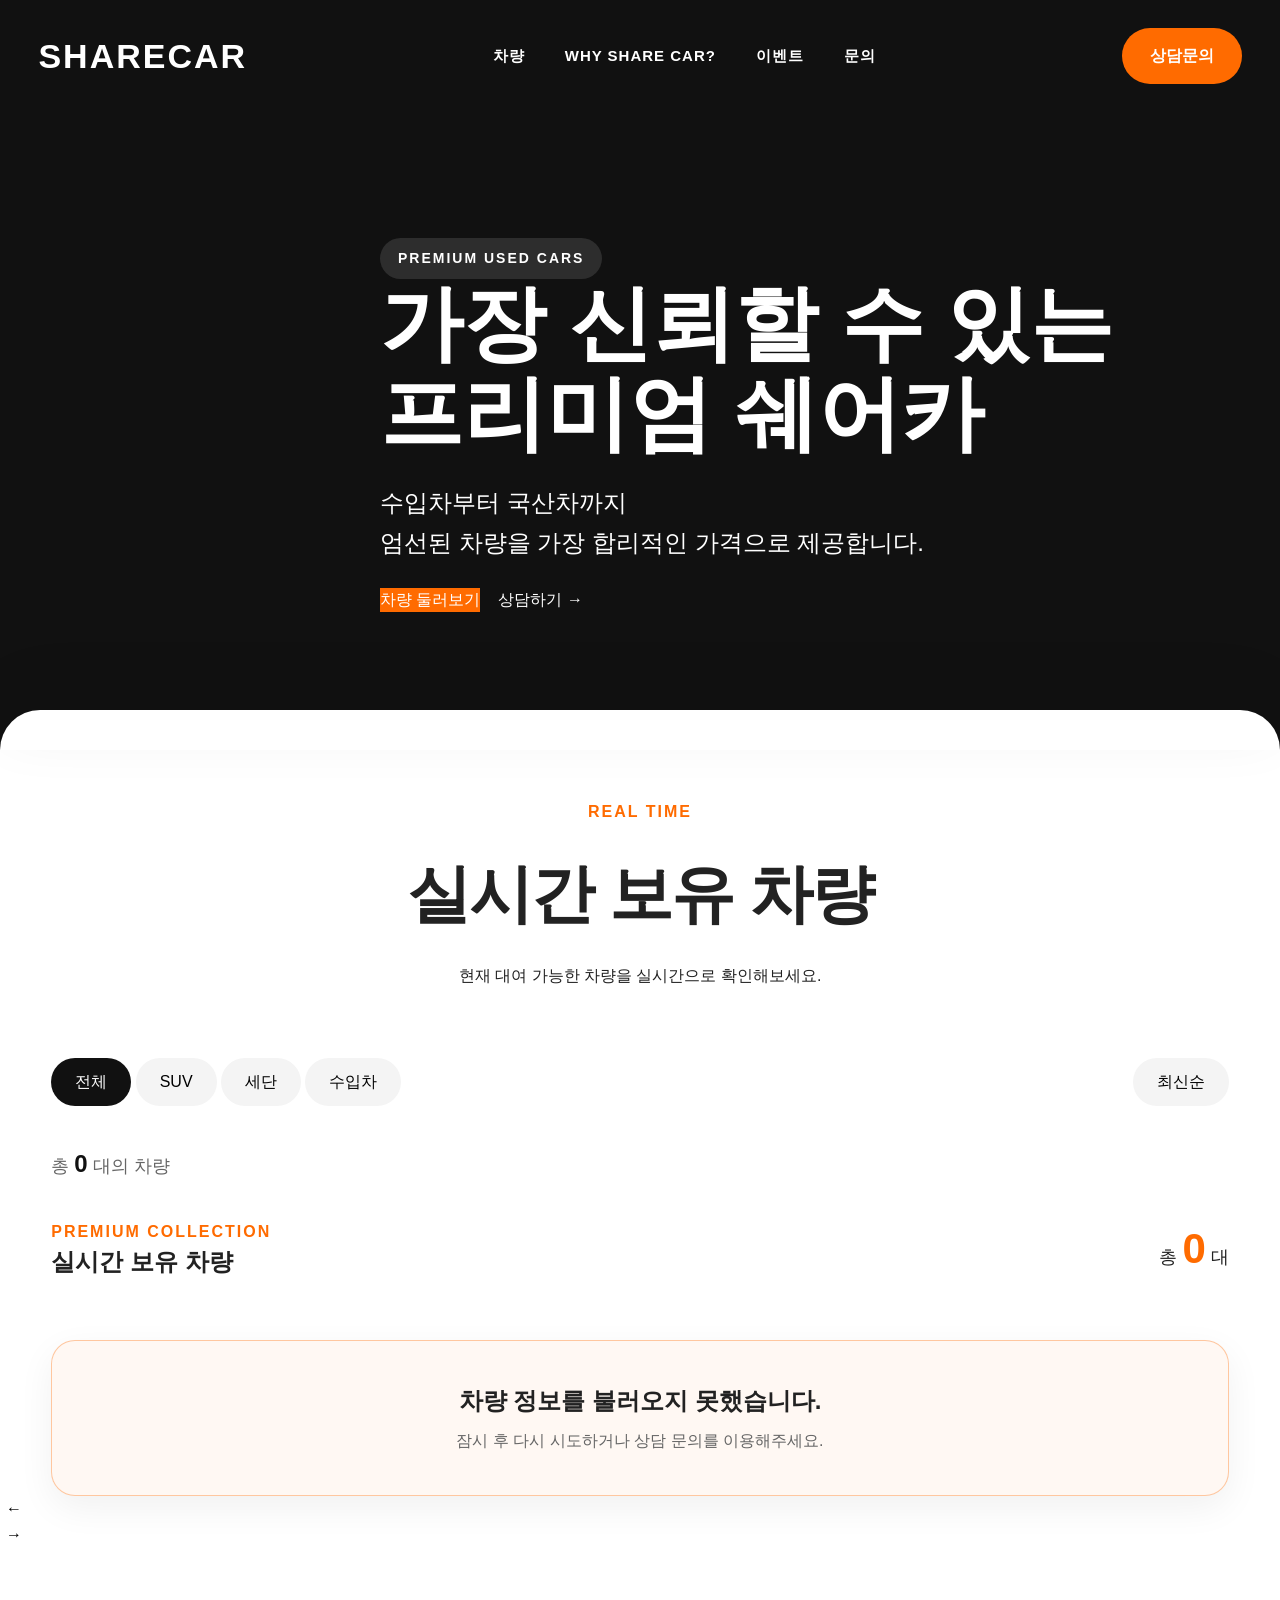
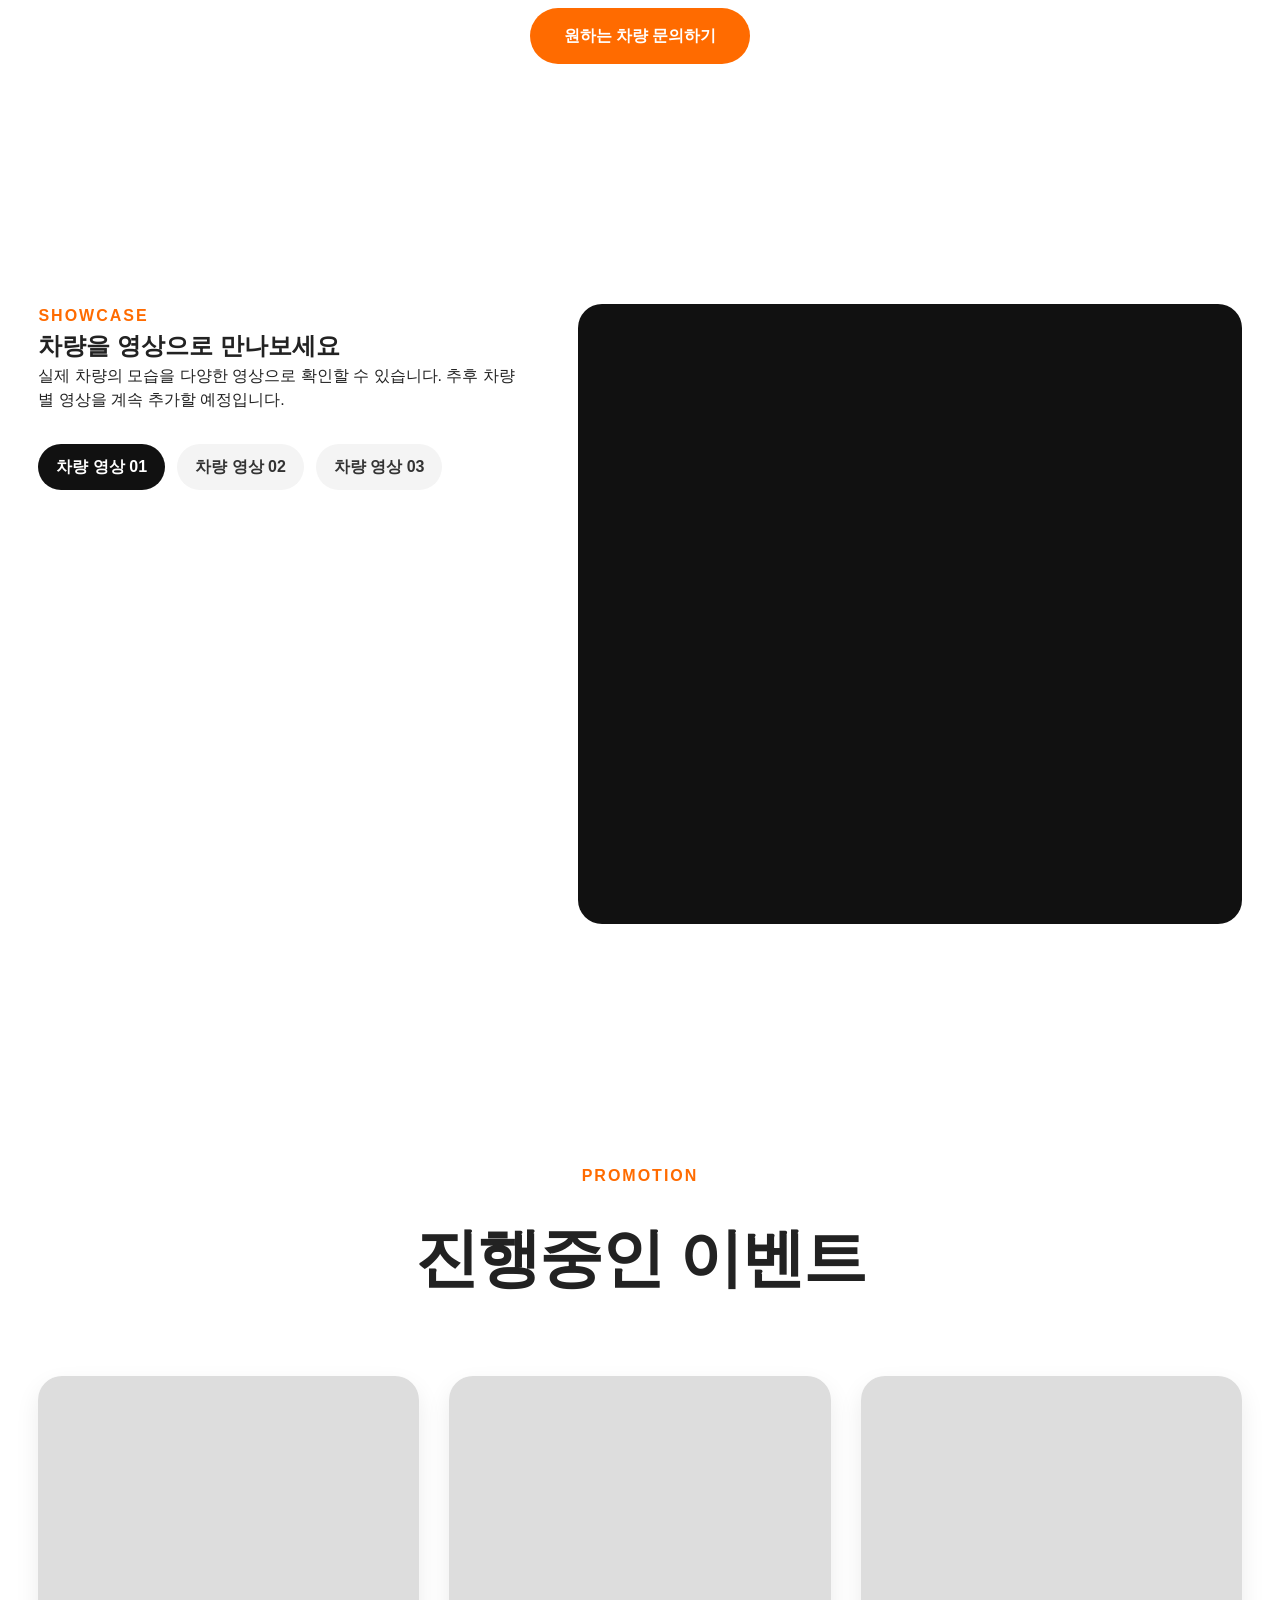
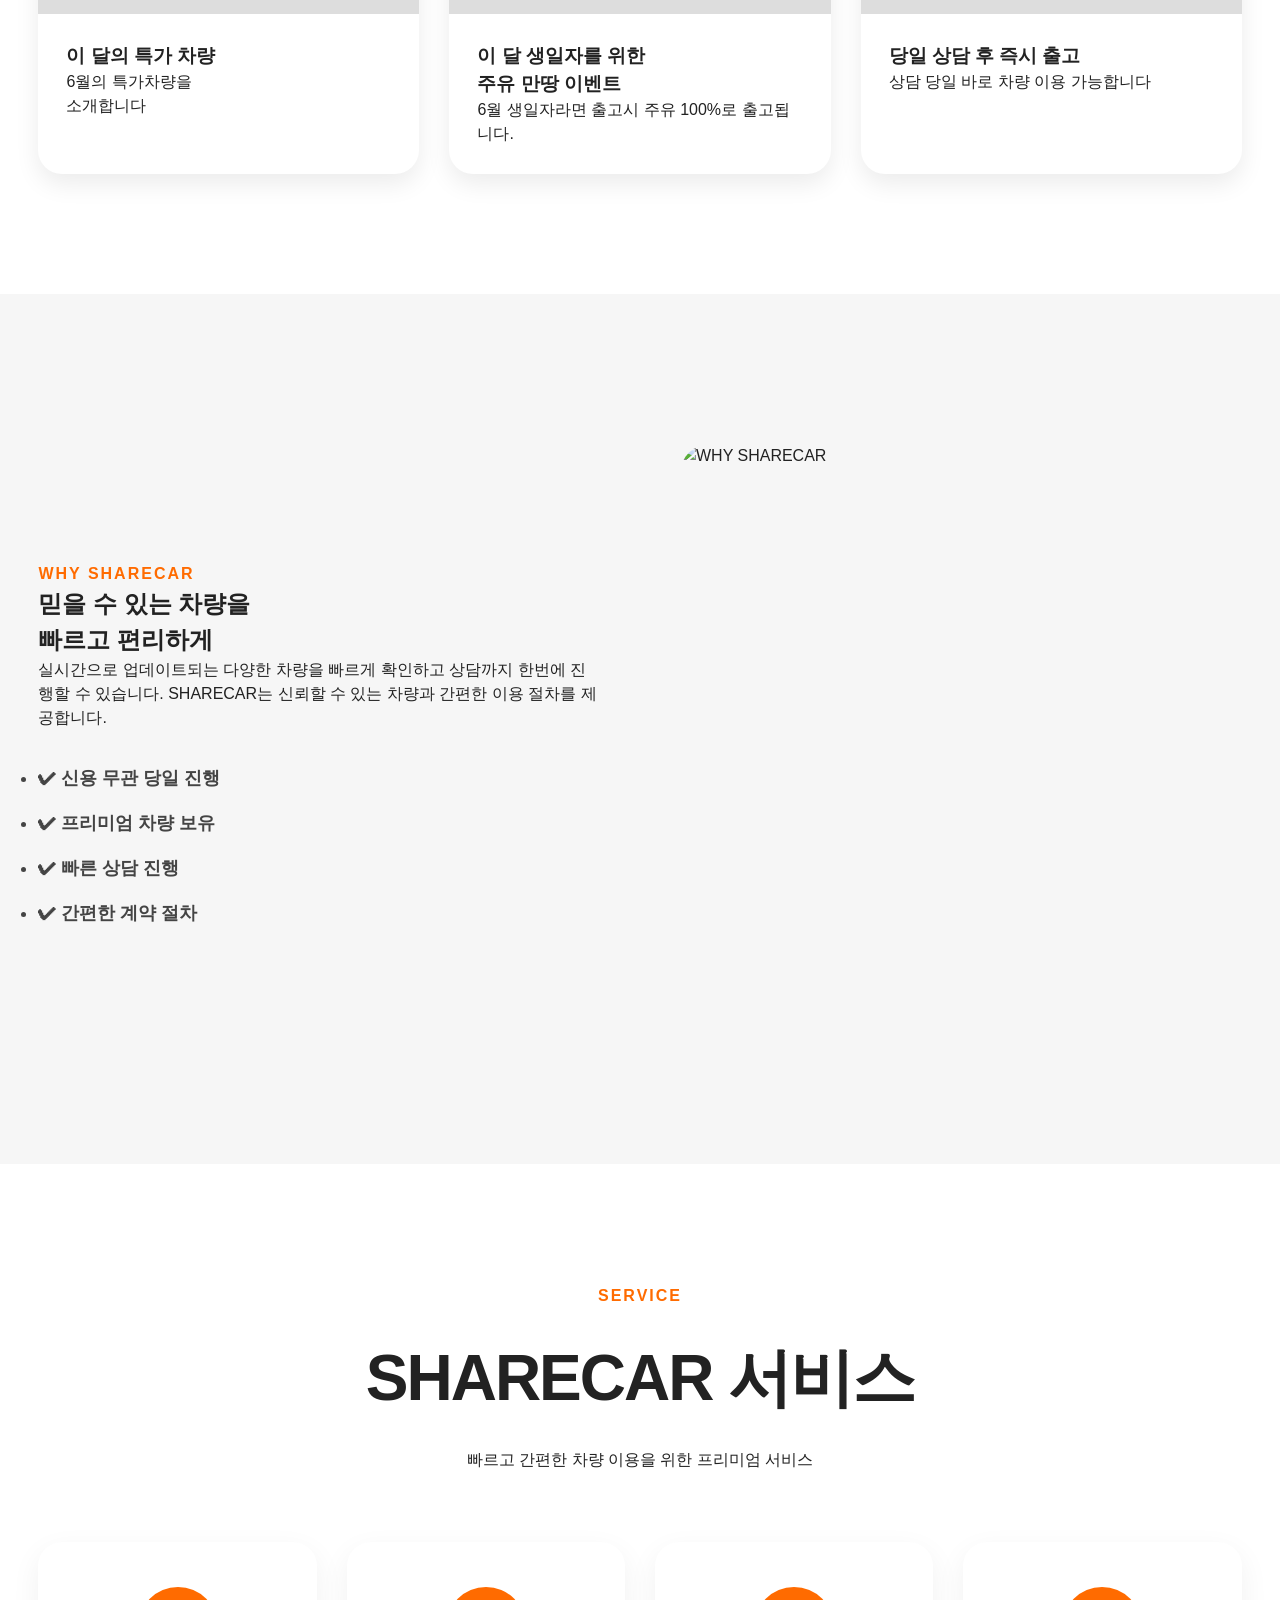
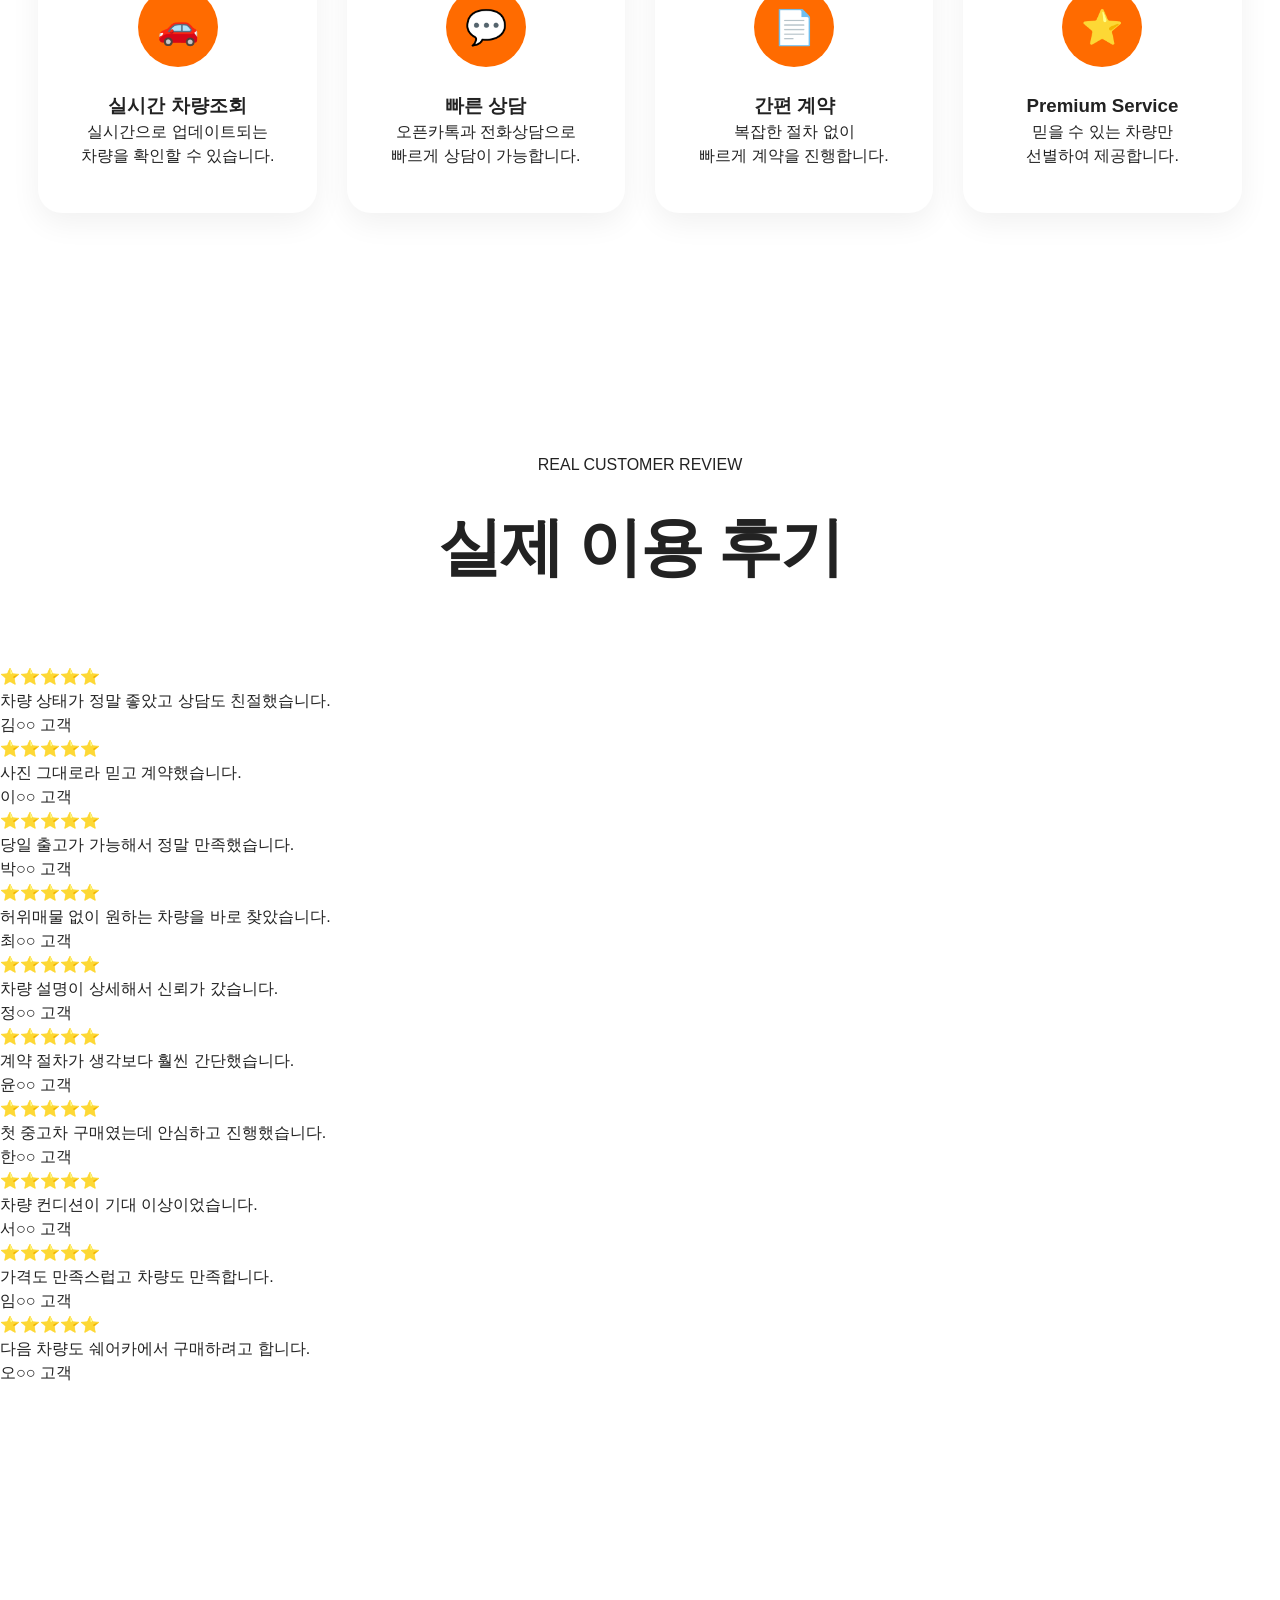
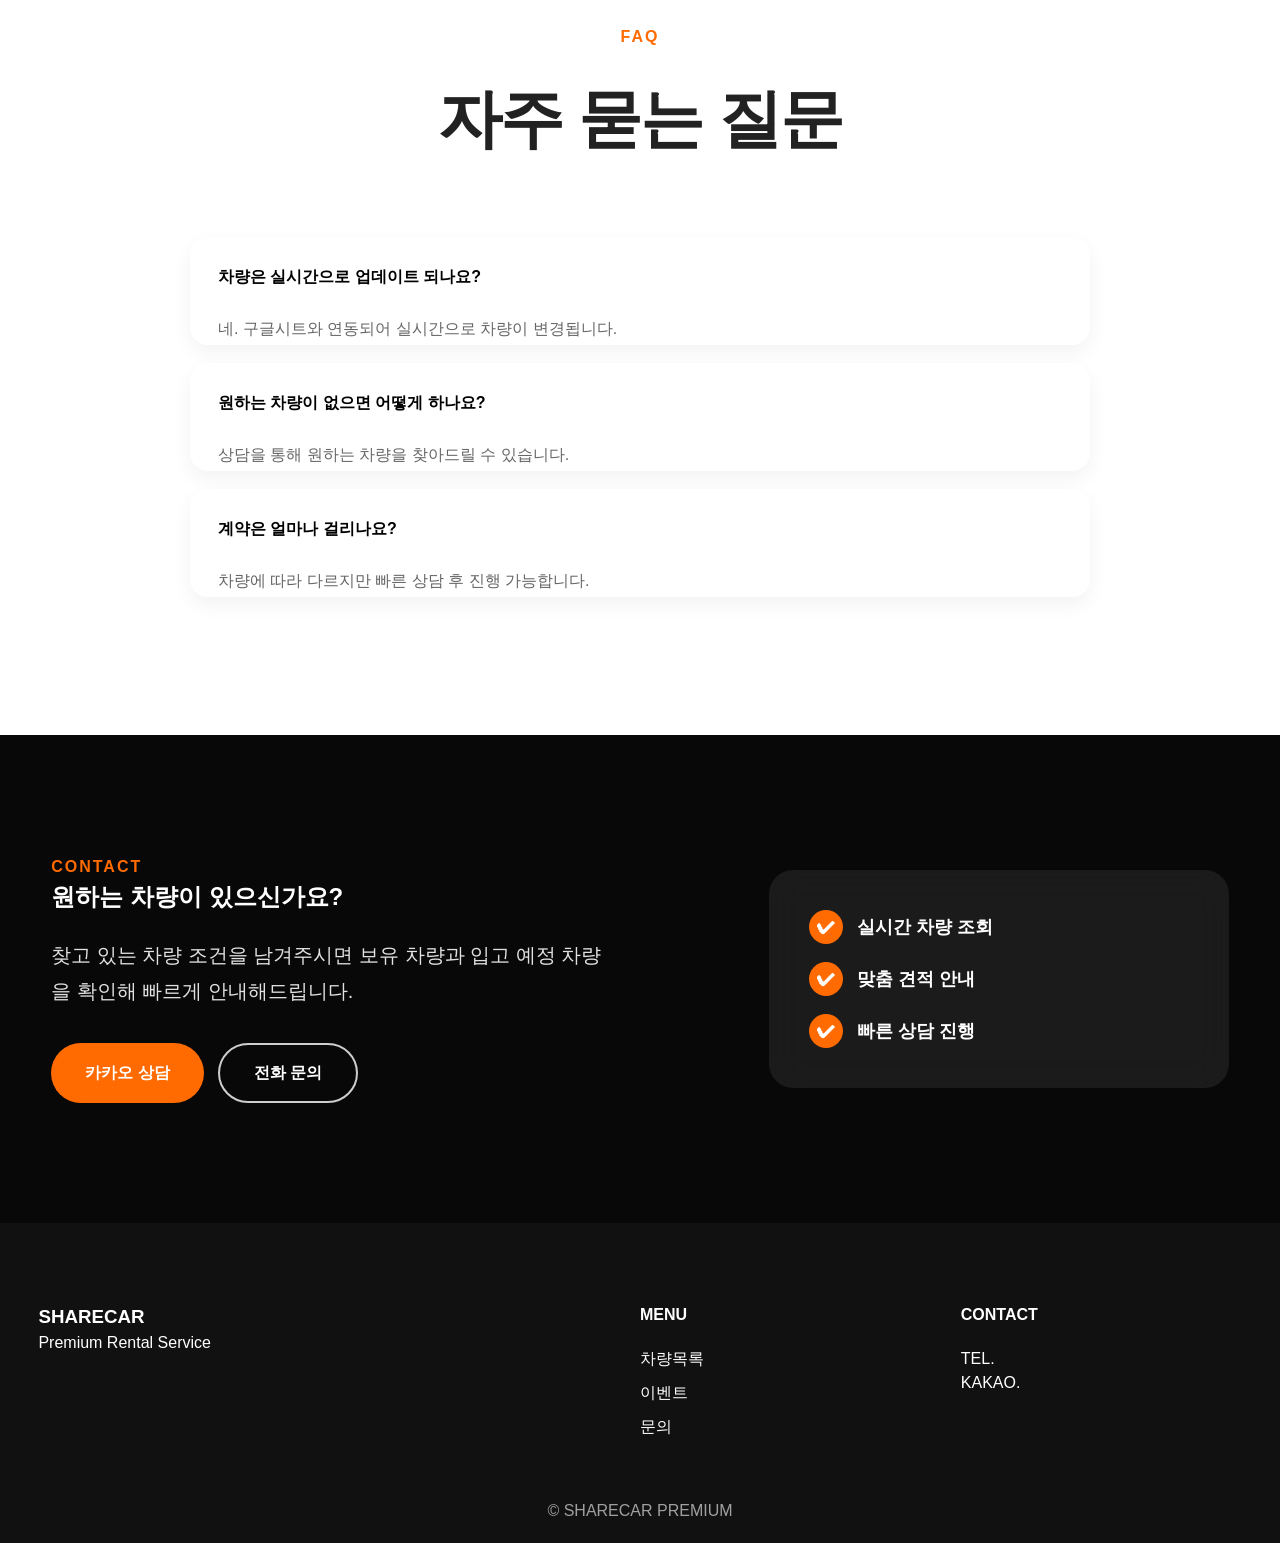
==== index.html @ da48b3af "Add files via upload" ====
<!DOCTYPE html>
<html lang="ko">
<head>
<meta charset="UTF-8">
<meta name="viewport" content="width=device-width, initial-scale=1.0">
<meta name="description" content="ShareCar에서 실시간 보유 차량을 확인하고 빠르게 상담받으세요. 프리미엄 차량 조회부터 계약 상담까지 간편하게 진행합니다.">
<meta name="robots" content="index, follow">
<meta property="og:type" content="website">
<meta property="og:title" content="ShareCar Premium | 실시간 프리미엄 차량 상담">
<meta property="og:description" content="실시간 차량 목록, 빠른 상담, 간편 계약을 제공하는 ShareCar 프리미엄 차량 서비스입니다.">
<meta property="og:image" content="image/car_kakao-001.png">
<meta property="og:locale" content="ko_KR">
<meta name="twitter:card" content="summary_large_image">
<meta name="twitter:title" content="ShareCar Premium | 실시간 프리미엄 차량 상담">
<meta name="twitter:description" content="원하는 차량을 빠르게 찾고 상담까지 한 번에 진행하세요.">
<meta name="twitter:image" content="image/car_kakao-001.png">
<title>ShareCar Premium | 실시간 프리미엄 차량 상담</title>

<link rel="stylesheet" href="css/base.css">
<link rel="stylesheet" href="css/layout.css">
<link rel="stylesheet" href="css/components.css">
<link rel="stylesheet" href="css/animation.css">
<link rel="stylesheet" href="css/responsive.css">

<link rel="preconnect" href="https://fonts.googleapis.com">
<link rel="preconnect" href="https://fonts.gstatic.com" crossorigin>
<link href="https://fonts.googleapis.com/css2?family=Pretendard:wght@300;400;500;600;700;800&display=swap" rel="stylesheet">
<script type="application/ld+json">
{
    "@context": "https://schema.org",
    "@type": "AutoRental",
    "name": "ShareCar Premium",
    "description": "실시간 차량 목록과 빠른 상담을 제공하는 프리미엄 차량 서비스",
    "url": "https://example.com/",
    "areaServed": "KR"
}
</script>
<script type="application/ld+json">
{
    "@context": "https://schema.org",
    "@type": "BreadcrumbList",
    "itemListElement": [
        {
            "@type": "ListItem",
            "position": 1,
            "name": "홈",
            "item": "https://example.com/"
        },
        {
            "@type": "ListItem",
            "position": 2,
            "name": "차량 목록",
            "item": "https://example.com/#cars"
        }
    ]
}
</script>
</head>

<body>

<header class="header" id="header">

    <div class="container">

        <a href="#" class="logo" aria-label="ShareCar 홈으로 이동">
            SHARECAR
        </a>

        <nav class="nav" id="primary-navigation" aria-label="주요 메뉴">

            <ul>

                <li><a href="#cars">차량</a></li>
                <li><a href="#why">WHY SHARE CAR?</a></li>
                <li><a href="#event">이벤트</a></li>
                <li><a href="#contact">문의</a></li>

            </ul>

        </nav>
<button
class="mobile-menu"
type="button"
aria-label="모바일 메뉴 열기"
aria-controls="primary-navigation"
aria-expanded="false">

☰

</button>
        <a href="#contact" class="header-btn">
            상담문의
        </a>

    </div>

</header>

<main>
<div class="hero-wrapper">    <section class="hero">

    <!-- LEFT : VIDEO -->
    <div class="hero-video">

        <video
            id="heroVideo"
            autoplay
            muted
            playsinline
            preload="auto">

            <source src="assets/video/hero1.mp4" type="video/mp4">

        </video>

        <div class="hero-gradient"></div>

    </div>


    <!-- RIGHT : CONTENT -->

    <div class="hero-content">

        <span class="hero-subtitle">
            PREMIUM USED CARS
        </span>

        <h1>
            가장 신뢰할 수 있는<br>
            프리미엄 쉐어카
        </h1>

        <p>
            수입차부터 국산차까지<br>
            엄선된 차량을 가장 합리적인 가격으로 제공합니다.
        </p>

        <div class="hero-buttons">

            <a href="#cars-section" class="btn-primary">
                차량 둘러보기
            </a>

            <a href="#contact-section" class="btn-secondary">
                상담하기 →
            </a>

        </div>

    </div>

</section></div>


<!-- <section class="hero" aria-labelledby="hero-title">

    <div class="hero-slider" aria-hidden="true">

        <img src="image/car_kakao-001.png" class="hero-image active" alt="ShareCar 프리미엄 차량 전면 이미지" fetchpriority="high">
        <img src="image/car_kakao-002.png" class="hero-image" alt="ShareCar 프리미엄 차량 측면 이미지" loading="lazy">
        <img src="image/car_kakao-003.png" class="hero-image" alt="ShareCar 프리미엄 차량 실내 이미지" loading="lazy">

    </div>

    <div class="hero-overlay"></div>

    <div class="hero-content">
        <div class="hero-kicker">
            <span class="hero-subtitle">SHARECAR PREMIUM</span>
            <span class="hero-badge">실시간 차량 상담</span>
        </div>

        <h1 id="hero-title">
            믿을 수 있는 중고차를<br>
            더 빠르고 간편하게
        </h1>

        <p>
            실시간 보유 차량을 확인하고 조건에 맞는 차량 상담부터 계약 안내까지 한 번에 진행하세요.
        </p>

        <div class="hero-point">

            <span>실시간 차량 조회</span>

            <span>다양한 차종</span>

            <span>빠른 상담</span>

            <span>간편 계약</span>

        </div>



        <div class="hero-buttons">

            <a href="#cars" class="btn btn-primary">
                <span>
                    차량 둘러보기
                </span>
            </a>

            <a href="#contact" class="btn btn-outline">
                상담 문의하기
            </a>

        </div>

        <dl class="hero-metrics" aria-label="ShareCar 주요 지표">
            <div>
                <dt>10+</dt>
                <dd>보유 차량</dd>
            </div>
            <div>
                <dt>3,000+</dt>
                <dd>상담 진행</dd>
            </div>
            <div>
                <dt>98%</dt>
                <dd>고객 만족</dd>
            </div>
        </dl>

    </div>

    <div class="scroll-indicator">

        <span>SCROLL</span>

    </div>

</section> -->


<section id="cars" class="cars-section">

    <div class="section-title">

        <span class="section-label">
            REAL TIME
        </span>

        <h2>
            실시간 보유 차량
        </h2>

        <p>
            현재 대여 가능한 차량을
            실시간으로 확인해보세요.
        </p>

    </div>

    <!-- 검색기능 (추후 연결) -->

    <div class="car-toolbar">

        <div class="toolbar-left">

            <button class="filter-btn active">
                전체
            </button>

            <button class="filter-btn">
                SUV
            </button>

            <button class="filter-btn">
                세단
            </button>

            <button class="filter-btn">
                수입차
            </button>

        </div>

        <div class="toolbar-right">

            <button class="sort-btn">
                최신순
            </button>

        </div>

    </div>

    <!-- ========================= -->

    <!--
        기존 구글시트에서
        JS가 여기에 차량카드를 생성함
    -->
<div class="car-search-result">

총

<span id="car-count">

0

</span>

대의 차량

</div>
<div class="cars-head">

    <div>

        <span class="section-label">

            PREMIUM COLLECTION

        </span>

        <h2>

            실시간 보유 차량

        </h2>

    </div>

    <div class="cars-info">

        총

        <strong class="car-count-value">

            0

        </strong>

        대

    </div>

</div>
    <div id="car-list"  class="car-grid">
    </div>

    <div
        id="car-list-status"
        class="car-list-status"
        role="status"
        aria-live="polite"
        hidden>
        
        <strong></strong>

        <p></p>

    </div>
    <div class="car-pagination">

                <button class="page-btn prev">
                    ←
                </button>
                <div class="page-indicator">
                    <!-- JS에서 생성 -->
                </div>
                <button class="page-btn next">
                    →
                </button>

            </div>

    <!-- ========================= -->

    <div class="cars-more">

        <a href="#contact"
        class="btn btn-primary">

            원하는 차량 문의하기

        </a>

    </div>

</section>

<!-- ======================================================= -->
<!-- ===========================================================
VIDEO SECTION
=========================================================== -->

<section id="video" class="video-showcase">

    <div class="video-left">

        <span class="section-label">

            SHOWCASE

        </span>

        <h2>

            차량을
            영상으로 만나보세요

        </h2>

        <p>

            실제 차량의 모습을
            다양한 영상으로 확인할 수 있습니다.

            추후 차량별 영상을
            계속 추가할 예정입니다.

        </p>

        <div class="video-buttons" data-media-controls>

            <button
                class="video-btn active"
                type="button"
                data-media-src="assets/video/video1.mp4"
                data-media-type="video"
                aria-pressed="true">

                차량 영상 01

            </button>

            <button
                class="video-btn"
                type="button"
                data-media-src="assets/video/video2.mp4"
                data-media-type="video"
                aria-pressed="false">

                차량 영상 02

            </button>

            <button
                class="video-btn"
                type="button"
                data-media-src="assets/video/video3.mp4"
                data-media-type="video"
                aria-pressed="false">

                차량 영상 03

            </button>

        </div>

    </div>

    <div class="video-right">

        <div id="media-container">

            <div
                id="media-layer-1"
                class="media-layer active">

                <video
                    src="assets/video/video1.mp4"
                    autoplay
                    loop
                    muted
                    playsinline
                    preload="metadata"
                    aria-label="ShareCar 차량 소개 영상 01">
                </video>

            </div>

            <div
                id="media-layer-2"
                class="media-layer">

            </div>

        </div>

    </div>

</section>

<!-- ===========================================================
EVENT
=========================================================== -->

<section
id="event"
class="event-section">

    <div class="section-title">

        <span class="section-label">

            PROMOTION

        </span>

        <h2>

            진행중인 이벤트

        </h2>

    </div>

    <div class="event-grid">

        <article class="event-card">

            <div class="event-image placeholder">

                <img src="assets/image/event1.png" alt="">

            </div>

            <div class="event-content">

                <h3>

                    이 달의 특가 차량

                </h3>

                <p>

                    6월의 특가차량을<br>
                    소개합니다
                    

                </p>

            </div>

        </article>

        <article class="event-card">

            <div class="event-image placeholder">
                    <img src="assets/image/event2.png" alt="">


            </div>

            <div class="event-content">

                <h3>

                    이 달 생일자를 위한<br>주유 만땅 이벤트

                </h3>

                <p>

                    6월 생일자라면 출고시 주유 100%로 출고됩니다.

                </p>

            </div>

        </article>

        <article class="event-card">

            <div class="event-image placeholder">

                <img src="assets/image/event3.png" alt="">

            </div>

            <div class="event-content">

                <h3>

                    당일 상담 후 즉시 출고

                </h3>

                <p>

                    상담 당일 바로 차량 이용 가능합니다
                    

                </p>

            </div>

        </article>

    </div>

</section>





<section id="why" class="why">

    <div class="container why-grid">

        <div class="why-left">

            <span class="section-label">
                WHY SHARECAR
            </span>

            <h2>
                믿을 수 있는 차량을<br>
                빠르고 편리하게
            </h2>

            <p>
                실시간으로 업데이트되는 다양한 차량을
                빠르게 확인하고 상담까지 한번에 진행할 수 있습니다.

                SHARECAR는 신뢰할 수 있는 차량과
                간편한 이용 절차를 제공합니다.
            </p>
            <ul class="why-list">

                <li>✔ 신용 무관 당일 진행</li>

                <li>✔ 프리미엄 차량 보유</li>

                <li>✔ 빠른 상담 진행</li>

                <li>✔ 간편한 계약 절차</li>

            </ul>

        </div>

                <div class="why-right">

                    <img
                        src="assets/image/banner2.png"
                        alt="WHY SHARECAR">

                </div>

    </div>

</section>

<!-- PART2부터 차량목록 시작 -->



<!-- ===========================================================
   SHARECAR V2
   INDEX PART 2
   차량목록 + 서비스
============================================================ -->



<section class="service-section">

    <div class="section-title">

        <span class="section-label">

            SERVICE

        </span>

        <h2>

            SHARECAR 서비스

        </h2>

        <p>

            빠르고 간편한 차량 이용을 위한
            프리미엄 서비스

        </p>

    </div>

    <div class="service-grid">

        <article class="service-card">

            <div class="icon">

                🚗

            </div>

            <h3>

                실시간 차량조회

            </h3>

            <p>

                실시간으로 업데이트되는<br>
                차량을 확인할 수 있습니다.

            </p>

        </article>

        <article class="service-card">

            <div class="icon">

                💬

            </div>

            <h3>

                빠른 상담

            </h3>

            <p>

                오픈카톡과 전화상담으로<br>
                빠르게 상담이 가능합니다.

            </p>

        </article>

        <article class="service-card">

            <div class="icon">

                📄

            </div>

            <h3>

                간편 계약

            </h3>

            <p>

                복잡한 절차 없이<br>
                빠르게 계약을 진행합니다.

            </p>

        </article>

        <article class="service-card">

            <div class="icon">

                ⭐

            </div>

            <h3>

                Premium Service

            </h3>

            <p>

                믿을 수 있는 차량만<br>
                선별하여 제공합니다.

            </p>

        </article>

    </div>

</section>

<!-- ============================= -->




<!-- ===========================================================
PROCESS
=========================================================== -->

<!-- <section
id="process"
class="process-section">

    <div class="section-title">

        <span class="section-label">

            PROCESS

        </span>

        <h2>

            이용 절차

        </h2>

    </div>

    <div class="timeline">

        <div class="timeline-item">

            <div class="number">

                01

            </div>

            <h3>

                차량 선택

            </h3>

            <p>

                원하는 차량을
                선택합니다.

            </p>

        </div>

        <div class="timeline-line"></div>

        <div class="timeline-item">

            <div class="number">

                02

            </div>

            <h3>

                상담

            </h3>

            <p>

                전화 또는
                카카오 상담

            </p>

        </div>

        <div class="timeline-line"></div>

        <div class="timeline-item">

            <div class="number">

                03

            </div>

            <h3>

                계약

            </h3>

            <p>

                계약 및
                일정 조율

            </p>

        </div>

        <div class="timeline-line"></div>

        <div class="timeline-item">

            <div class="number">

                04

            </div>

            <h3>

                차량 인수

            </h3>

            <p>

                차량을
                인수합니다.

            </p>

        </div>

    </div>

</section> -->

<section class="reviews">

    <div class="section-title">
        <p>REAL CUSTOMER REVIEW</p>
        <h2>실제 이용 후기</h2>
    </div>

    <div class="review-slider">

        <div class="review-track">

            <!-- 첫번째 세트 -->

            <div class="review-card">
                ⭐⭐⭐⭐⭐
                <p>차량 상태가 정말 좋았고 상담도 친절했습니다.</p>
                <span>김○○ 고객</span>
            </div>

            <div class="review-card">
                ⭐⭐⭐⭐⭐
                <p>사진 그대로라 믿고 계약했습니다.</p>
                <span>이○○ 고객</span>
            </div>

            <div class="review-card">
                ⭐⭐⭐⭐⭐
                <p>당일 출고가 가능해서 정말 만족했습니다.</p>
                <span>박○○ 고객</span>
            </div>

            <div class="review-card">
                ⭐⭐⭐⭐⭐
                <p>허위매물 없이 원하는 차량을 바로 찾았습니다.</p>
                <span>최○○ 고객</span>
            </div>

            <div class="review-card">
                ⭐⭐⭐⭐⭐
                <p>차량 설명이 상세해서 신뢰가 갔습니다.</p>
                <span>정○○ 고객</span>
            </div>

            <div class="review-card">
                ⭐⭐⭐⭐⭐
                <p>계약 절차가 생각보다 훨씬 간단했습니다.</p>
                <span>윤○○ 고객</span>
            </div>

            <div class="review-card">
                ⭐⭐⭐⭐⭐
                <p>첫 중고차 구매였는데 안심하고 진행했습니다.</p>
                <span>한○○ 고객</span>
            </div>

            <div class="review-card">
                ⭐⭐⭐⭐⭐
                <p>차량 컨디션이 기대 이상이었습니다.</p>
                <span>서○○ 고객</span>
            </div>

            <div class="review-card">
                ⭐⭐⭐⭐⭐
                <p>가격도 만족스럽고 차량도 만족합니다.</p>
                <span>임○○ 고객</span>
            </div>

            <div class="review-card">
                ⭐⭐⭐⭐⭐
                <p>다음 차량도 쉐어카에서 구매하려고 합니다.</p>
                <span>오○○ 고객</span>
            </div>

            <!-- 동일한 카드 한 번 더 복붙 -->

        </div>

    </div>

</section>




<!-- PART4
FAQ
CONTACT
FOOTER
MODAL
SCRIPT -->
<!-- ===========================================================
FAQ
=========================================================== -->

<section id="faq" class="faq-section">

    <div class="section-title">

        <span class="section-label">

            FAQ

        </span>

        <h2>

            자주 묻는 질문

        </h2>

    </div>

    <div class="faq-list">

        <div class="faq-item">

            <button class="faq-question">

                차량은 실시간으로 업데이트 되나요?

            </button>

            <div class="faq-answer">

                네.

                구글시트와 연동되어
                실시간으로 차량이 변경됩니다.

            </div>

        </div>

        <div class="faq-item">

            <button class="faq-question">

                원하는 차량이 없으면 어떻게 하나요?

            </button>

            <div class="faq-answer">

                상담을 통해
                원하는 차량을
                찾아드릴 수 있습니다.

            </div>

        </div>

        <div class="faq-item">

            <button class="faq-question">

                계약은 얼마나 걸리나요?

            </button>

            <div class="faq-answer">

                차량에 따라 다르지만
                빠른 상담 후
                진행 가능합니다.

            </div>

        </div>

    </div>

</section>


<!-- ===========================================================
CONTACT
=========================================================== -->

<section
id="contact"
class="contact-section">

    <div class="contact-overlay"></div>

    <div class="contact-content">

        <div class="contact-copy">

            <span class="section-label">

                CONTACT

            </span>

            <h2>

                원하는 차량이 있으신가요?

            </h2>

            <p>

                찾고 있는 차량 조건을 남겨주시면 보유 차량과 입고 예정 차량을 확인해 빠르게 안내해드립니다.

            </p>

            <div class="contact-buttons">

                <a
                id="open-kakao-link"
                href="#"
                class="btn btn-primary">

                    카카오 상담

                </a>

                <a
                href="tel:"
                class="btn btn-outline">

                    전화 문의

                </a>

            </div>

        </div>

<div class="contact-card">

    <div class="contact-feature">

        <span>✔</span>

        <p>실시간 차량 조회</p>

    </div>

    <div class="contact-feature">

        <span>✔</span>

        <p>맞춤 견적 안내</p>

    </div>

    <div class="contact-feature">

        <span>✔</span>

        <p>빠른 상담 진행</p>

    </div>

</div>

    </div>

</section>


<!-- ===========================================================
MODAL
=========================================================== -->

<div
id="car-modal"
class="car-modal">

    <div class="modal-wrap">

        <button
        class="modal-close">

            ×

        </button>

        <div class="modal-image">

            <img
            id="modal-img"
            src=""
            alt="">

        </div>

        <div class="modal-info">

            <h2
            id="modal-title">

            </h2>

            <ul>

                <li id="modal-type"></li>

                <li id="modal-year"></li>

                <li id="modal-color"></li>

                <li id="modal-fuel"></li>

                <li id="modal-mileage"></li>

                <li id="modal-price"></li>

            </ul>

            <div class="modal-buttons">

                <a href="오픈카톡주소"
                class="btn btn-primary">

                    카카오 상담

                </a>

                <a href="tel:01012345678"
                class="btn btn-outline">

                    전화 문의

                </a>

            </div>

        </div>

    </div>

</div>


<!-- ===========================================================
FOOTER
=========================================================== -->

<footer>

    <div class="container footer-grid">

        <div>

            <h3>

                SHARECAR

            </h3>

            <p>

                Premium Rental Service

            </p>

        </div>

        <div>

            <h4>

                MENU

            </h4>

            <ul>

                <li>

                    <a href="#cars">

                        차량목록

                    </a>

                </li>

                <li>

                    <a href="#event">

                        이벤트

                    </a>

                </li>

                <li>

                    <a href="#contact">

                        문의

                    </a>

                </li>

            </ul>

        </div>

        <div>

            <h4>

                CONTACT

            </h4>

            <p>

                TEL.

            </p>

            <p>

                KAKAO.

            </p>

        </div>

    </div>

    <div class="copyright">

        © SHARECAR PREMIUM

    </div>

</footer>

</main>

<!-- ===========================================================
SCRIPT
=========================================================== -->

<script src="https://cdn.jsdelivr.net/npm/papaparse@5.4.1/papaparse.min.js"></script>

<script src="js/banner.js"></script>

<script src="admin/js/api.js"></script>

<script src="js/cars.js"></script>

<script src="js/modal.js"></script>

<script src="js/media.js"></script>

<script src="js/scroll.js"></script>

<script src="js/app.js"></script>

<script src="js/main.js"></script>

</body>

</html>
---- css/base.css ----
*,
*::before,
*::after{
    box-sizing:border-box;
}

html{
    scroll-behavior:smooth;
    -webkit-text-size-adjust:100%;
}

body{
    margin:0;
    font-family:"Pretendard", -apple-system, BlinkMacSystemFont, "Segoe UI", sans-serif;
    line-height:1.5;
}

h1,
h2,
h3,
h4,
p,
ul{
    margin:0;
}

ul{
    padding:0;
}

.sr-only{
    position:absolute;
    width:1px;
    height:1px;
    padding:0;
    margin:-1px;
    overflow:hidden;
    clip:rect(0, 0, 0, 0);
    white-space:nowrap;
    border:0;
}
---- css/layout.css ----
/* =====================================================
   SHARECAR V2 - layout.css
===================================================== */

:root{
    --primary:#ff6b00;
    --primary-dark:#db5600;
    --dark:#111;
    --text:#222;
    --muted:#666;
    --light:#fff;
    --gray:#f6f6f6;
    --border:#e8e8e8;
    --shadow:0 18px 50px rgba(0,0,0,.12);
    --radius:24px;
    --container:1400px;
}

body{
    background:var(--light);
    color:var(--text);
    overflow-x:hidden;
}

.container{
    width:min(var(--container),92%);
    margin:0 auto;
}

/* ---------------- HEADER ---------------- */

.header{
    position:fixed;

    top:0;

    left:0;

    width:100%;

    z-index:9999;

    padding:28px 0;

    transition:.45s;

    background:transparent;
}

.header.scrolled{
    background:rgba(17,17,17,.88);

    backdrop-filter:blur(14px);

    box-shadow:

    0 10px 40px rgba(0,0,0,.15);

    padding:18px 0;
}

.header .container{
    display:flex;
    align-items:center;
    justify-content:space-between;
    gap:24px;
}

.logo{
    font-size:34px;

    font-weight:900;

    letter-spacing:2px;

    color:white;
}

.nav ul{
    display:flex;
    gap:40px;
    list-style:none;
    align-items: center;
}

.mobile-menu{
    display:none;
    position:relative;
    z-index:10001;
    width:46px;
    height:46px;
    border-radius:999px;
    background:rgba(255,255,255,.12);
    color:#fff;
    font-size:24px;
    font-weight:800;
    line-height:1;
    transition:background .25s ease,color .25s ease;
}

.mobile-menu:hover,
.mobile-menu[aria-expanded="true"]{
    background:#fff;
    color:var(--dark);
}

.nav a{

    color:white;

    font-size:15px;

    font-weight:600;

    letter-spacing:1px;

    position:relative;

}
.nav a::after{

    content:"";

    position:absolute;

    left:0;

    bottom:-8px;

    width:0;

    height:2px;

    background:#ff6b00;

    transition:.35s;

}

.nav a:hover::after{

    width:100%;

}

.header-btn{

    background:#ff6b00;

    color:white;

    border-radius:999px;

    padding:16px 28px;

    font-weight:700;

    transition:.35s;

}

.header-btn:hover{

    transform:translateY(-3px);

    box-shadow:

    0 15px 35px rgba(255,107,0,.35);

}

/* ---------------- HERO ---------------- */

.hero{
    position:relative;
    min-height: 90vh;
    padding:150px 0 110px;
    overflow:hidden;
    display:flex;
    align-items:center;
    background:#111;
    background-attachment: fixed
}



.hero-slider,
.hero-overlay{
    position:absolute;
    inset:0;
}

.hero-image{
    position:absolute;
    inset:0;
    width:100%;
    height:100%;
    object-fit:cover;
    opacity:0;
    transition:opacity 1.2s;
}

.hero-image.active{
    opacity:1;
}

.hero-overlay{
    background:
        radial-gradient(circle at 78% 24%, rgba(255,107,0,.22), transparent 30%),
        linear-gradient(90deg, rgba(0,0,0,.84) 0%, rgba(0,0,0,.56) 48%, rgba(0,0,0,.70) 100%);
    backdrop-filter:blur(2px);
}

.hero-content{
    position:relative;
    z-index:10;
    display:flex;
    flex-direction:column;
    justify-content:center;
    align-items:flex-start;
    width:min(1400px,92%);
    margin:auto;
    color:#fff;
    max-width:820px;
}

.hero-kicker{
    display:flex;
    flex-wrap:wrap;
    align-items:center;
    gap:10px;
    margin-bottom:24px;
}

.hero-subtitle{
    display:inline-block;
    padding:10px 18px;
    border-radius:999px;
    background:rgba(255,255,255,.12);
    backdrop-filter:blur(12px);
    font-size:14px;
    letter-spacing:2px;
    font-weight:800;
}

.hero-badge{
    display:inline-flex;
    align-items:center;
    min-height:38px;
    padding:0 16px;
    border:1px solid rgba(255,255,255,.18);
    border-radius:999px;
    background:rgba(255,107,0,.20);
    color:#fff;
    font-size:14px;
    font-weight:800;
}

.hero h1{
    font-size:clamp(46px,6.5vw,86px);
    line-height:1.08;
    font-weight:800;
    letter-spacing:0;
    max-width:900px;
}

.hero p{
    max-width:680px;
    font-size:clamp(17px,2vw,24px);
    line-height:1.68;
    opacity:.9;
    margin-top:24px;
}

.hero-point{
    display:flex;
    gap:10px;
    flex-wrap:wrap;
    margin-top:30px;
}
.hero-point span{
    background:rgba(255,255,255,.08);
    backdrop-filter:blur(8px);
    padding:10px 16px;
    border-radius:999px;
    border:1px solid rgba(255,255,255,.16);
    font-weight:700;
    font-size:15px;
}

.hero-buttons{
    display:flex;
    gap:18px;
    margin-top:24px;
}

.hero-metrics{
    display:grid;
    grid-template-columns:repeat(3,minmax(0,1fr));
    gap:14px;
    width:100%;
    max-width:620px;
    margin-top:34px;
}

.hero-metrics div{
    padding:18px;
    border:1px solid rgba(255,255,255,.14);
    border-radius:18px;
    background:rgba(255,255,255,.08);
    backdrop-filter:blur(12px);
}

.hero-metrics dt{
    font-size:28px;
    font-weight:900;
    color:#fff;
}

.hero-metrics dd{
    margin:4px 0 0;
    color:rgba(255,255,255,.72);
    font-size:14px;
    font-weight:700;
}

.scroll-indicator{
    position:absolute;
    bottom:40px;
    left:50%;
    transform:translateX(-50%);
    color:#fff;
    letter-spacing:4px;
    font-size:13px;

    font-weight:700;

    opacity:.75;
}

/* ---------------- COMMON ---------------- */

section{
    padding: 120px 0;
}

.section-title{
    text-align:center;
    margin-bottom:70px;
}

.section-label{
    color:var(--primary);
    font-weight:700;
    letter-spacing:2px;
}

.section-title h2{
    font-size:clamp(42px,5vw,68px);

    font-weight:800;

    letter-spacing:-2px;

    margin:22px 0;
}

/* ---------------- CARS ---------------- */

.cars-section{
    position:relative;

    z-index:10;

    margin-top:-100px;

    padding:90px 0 120px;

    background:#fff;

    border-radius:40px 40px 0 0;
}
.cars-section::before{

    content:"";

    position:absolute;

    top:0;

    left:0;

    right:0;

    height:40px;

    border-radius:40px 40px 0 0;

    box-shadow:0 -20px 60px rgba(0,0,0,.08);

}

.car-toolbar{
    width:min(1400px,92%);
    margin:0 auto 40px;
    display:flex;
    justify-content:space-between;
    align-items:center;
}

.car-grid{
    width:min(1400px,92%);

    margin:auto;

    display:grid;

    grid-template-columns:

    repeat(auto-fill,minmax(340px,1fr));

    gap:34px;
}
.cars-head{

    width:min(1400px,92%);

    margin:0 auto 60px;

    display:flex;

    justify-content:space-between;

    align-items:end;

}

.cars-info{

    font-size:18px;

}

.cars-info strong{

    font-size:42px;

    color:#ff6b00;

}

.cars-more{
    margin-top:60px;
    text-align:center;
}

/* ---------------- WHY ---------------- */

.why{
    background:var(--gray);
}

.why-grid{
    display:grid;
    grid-template-columns:1fr 1fr;
    gap:80px;
    align-items:center;
    padding-top: 30px;
}

.why-right{

    overflow:hidden;

    border-radius:30px;

    height:600px;

}

.why-right img{

    width:100%;

    height:100%;

    object-fit:cover;

    transition:1s;

}

.why-right:hover img{

    transform:scale(1.05);

}

/* ---------------- SERVICE ---------------- */

.service-grid{
    width:min(1400px,92%);
    margin:auto;
    display:grid;
    grid-template-columns:repeat(4,1fr);
    gap:30px;
}

/* ---------------- VIDEO ---------------- */

.video-showcase{
    display:grid;
    grid-template-columns:480px 1fr;
    gap:60px;
    width:min(1400px,92%);
    margin:auto;
}

.video-right{
    border-radius:24px;
    overflow:hidden;
    min-height:620px;
    background:#111;
}

#media-container{
    position:relative;
    width:100%;
    min-height:620px;
}

.media-layer{
    position:absolute;
    inset:0;
    opacity:0;
    transition:opacity .35s ease;
}

.media-layer.active{
    opacity:1;
}

.media-layer video,
.media-layer img{
    width:100%;
    height:100%;
    object-fit:cover;
}

/* ---------------- EVENT ---------------- */

.event-grid{
    width:min(1400px,92%);
    margin:auto;
    display:grid;
    grid-template-columns:repeat(3,1fr);
    gap:30px;
}

/* ---------------- PROCESS ---------------- */

.timeline{
    width:min(1200px,92%);
    margin:auto;
    display:grid;
    grid-template-columns:repeat(4,1fr);
    gap:30px;
}

/* ---------------- FAQ ---------------- */

.faq-list{
    width:min(900px,92%);
    margin:auto;
}

/* ---------------- CONTACT ---------------- */

.contact-section{
    position:relative;
    color:#fff;
    text-align:center;
    background:#111;
    overflow:hidden;
}

.contact-overlay{
    position:absolute;
    inset:0;
    background:rgba(0,0,0,.55);
}

.contact-content{
    position:relative;
    z-index:5;
    width:min(1180px,92%);
    margin:auto;
    display:grid;
    grid-template-columns:minmax(0,1fr) minmax(360px,460px);
    gap:56px;
    align-items:center;
    text-align:left;
}

.contact-copy p{
    max-width:560px;
    margin-top:22px;
    font-size:20px;
    line-height:1.8;
    opacity:.88;
}

/* ---------------- FOOTER ---------------- */

footer{
    background:#111;
    color:#fff;
    padding:80px 0 20px;
}

.footer-grid{
    display:grid;
    grid-template-columns:2fr 1fr 1fr;
    gap:40px;
}

.copyright{
    text-align:center;
    margin-top:60px;
    opacity:.6;
}

.hero-search{
    margin-top:30px;
    width:100%;
    max-width:620px;
}

.hero-search input{
    width:100%;
    height:64px;
    border:1px solid rgba(255,255,255,.18);
    border-radius:999px;
    padding:0 28px;
    font-size:18px;
    background:var(--light);
    box-shadow:0 24px 60px rgba(0,0,0,.24);
}

.hero-search input:focus{
    outline:3px solid rgba(255,107,0,.35);
    outline-offset:3px;
}
.why-list{

    margin-top:35px;

    display:grid;

    gap:18px;

}

.why-list li{

    font-size:18px;

    font-weight:600;

    color:#444;

}
.statistics{

    background:#111;

    color:white;

}

.stat-grid{

    display:grid;

    grid-template-columns:repeat(4,1fr);

    gap:40px;

}

.stat{

    text-align:center;

}

.stat h2{

    font-size:60px;

    color:#ff6b00;

    margin-bottom:12px;

}

.stat p{

    opacity:.85;

    font-size:18px;

}
.car-search-result{

    width:min(1400px,92%);

    margin:0 auto 35px;

    font-size:18px;

    color:#666;

}

#car-count{

    color:#111;

    font-size:24px;

    font-weight:800;

}
---- css/components.css ----
/* =====================================================
   SHARECAR V2 - components.css
===================================================== */

/* ---------- RESET LINKS ---------- */
a{
    text-decoration:none;
    color:inherit;
}

img{
    max-width:100%;
    display:block;
}

button{
    border:none;
    background:none;
    cursor:pointer;
    font:inherit;
}

/* ---------- BUTTON ---------- */

.btn{
    display:inline-flex;
    align-items:center;
    justify-content:center;
    gap:10px;
    padding:16px 34px;
    border-radius:999px;
    font-weight:700;
    transition:.35s;
}

.btn-primary{
    background:#ff6b00;
    color:#fff;
}

.btn-primary:hover{
    transform:translateY(-4px);
    box-shadow:0 15px 35px rgba(255,107,0,.35);
}

.btn-outline{
    border:2px solid rgba(255,255,255,.8);
    color:#ffffff;
}

.btn-outline:hover{
    background:#fff;
    color:#111;
}

.contact-buttons{
    display:flex;
    flex-wrap:wrap;
    gap:14px;
    margin-top:34px;
}
.contact-card{

padding:40px;

background:rgba(255,255,255,.08);

border-radius:24px;

backdrop-filter:blur(18px);

display:grid;

gap:18px;

}

.contact-feature{

display:flex;

align-items:center;

gap:14px;

font-size:18px;

font-weight:600;

}

.contact-feature span{

width:34px;

height:34px;

border-radius:50%;

background:#ff6b00;

color:#fff;

display:flex;

justify-content:center;

align-items:center;

}

/* ---------- FILTER ---------- */

.filter-btn,
.sort-btn{

    padding:12px 24px;
    border-radius:999px;
    background:#f4f4f4;
    transition:.3s;

}

.filter-btn.active,
.filter-btn:hover,
.sort-btn:hover{

    background:#111;
    color:#fff;

}

.car-list-status{
    width:min(1400px,92%);
    margin:0 auto;
    padding:42px 24px;
    border:1px solid var(--border);
    border-radius:24px;
    background:#fff;
    text-align:center;
    box-shadow:0 12px 36px rgba(0,0,0,.06);
}

.car-list-status[hidden]{
    display:none;
}

.car-list-status strong{
    display:block;
    color:var(--text);
    font-size:24px;
    font-weight:800;
}

.car-list-status p{
    margin-top:10px;
    color:var(--muted);
    font-size:16px;
}

.car-list-status[data-state="loading"] strong{
    color:var(--primary);
}

.car-list-status[data-state="error"]{
    border-color:rgba(255,107,0,.35);
    background:#fff8f3;
}

/* ---------- CAR CARD ---------- */

/* ===============================
   PREMIUM CAR CARD
================================ */

.car-card{

    position:relative;
    background:#fff;
    border-radius:30px;
    overflow:hidden;
    cursor:pointer;

    box-shadow:
    0 15px 40px rgba(0,0,0,.08);

    transition:
    transform .45s,
    box-shadow .45s;
    border: 1px solid #eee;

}

.car-card:hover{

    transform:translateY(-14px);

    box-shadow:
    0 25px 60px rgba(0,0,0,.18);

}

.car-thumb{

    position:relative;

    aspect-ratio:16/10;

    overflow:hidden;

}

.car-thumb img{

    width:100%;

    height:100%;

    object-fit:cover;

    transition:1s;

}

.car-card:hover .car-thumb img{

    transform:scale(1.12);

}

/* 검정 오버레이 */

.car-thumb::before{

    content:"";

    position:absolute;

    inset:0;

    background:

    linear-gradient(

        to top,

        rgba(0,0,0,.65),

        rgba(0,0,0,.05)

    );

    opacity:0;

    transition:.45s;

    z-index:2;

}

.car-card:hover .car-thumb::before{

    opacity:1;

}

/* DETAIL */

.car-thumb::after{

    content:"VIEW DETAIL";

    position:absolute;

    left:50%;

    top:50%;

    transform:
    translate(-50%,-50%);

    color:white;

    font-size:20px;

    font-weight:700;

    letter-spacing:2px;

    opacity:0;

    transition:.4s;

    z-index:3;

}

.car-card:hover .car-thumb::after{

    opacity:1;

}

/* 상태 */

.car-status{

    position:absolute;

    top:18px;

    right:18px;

    background:#18a558;

    color:#fff;

    padding:8px 16px;

    border-radius:999px;

    font-size:12px;

    font-weight:700;

    letter-spacing:1px;

    z-index:5;

}

/* 내용 */

.car-info{

    padding: 22px;
    display:flex;

    flex-direction:column;

    height:100%;

}

.car-title{

    font-size:22px;

    font-weight:700;

    margin-bottom:8px;
}

.car-year,
.car-mileage{

    margin-top:8px;

    color:#666;

    font-size:15px;

}


.car-spec{

    display:grid;

    grid-template-columns:1fr 1fr;

    gap:14px;

    margin:26px 0;

}

.car-spec div{

    background:#f7f7f7;

    padding:14px;

    border-radius:14px;

}

.car-spec strong{

    display:block;

    font-size:13px;

    color:#888;

    margin-bottom:5px;

}

.car-action{

    margin-top:auto;

    display:flex;

    justify-content:space-between;

    align-items:center;

    padding-top:24px;

    border-top:1px solid #efefef;
}
.car-action small{

    display:block;

    color:#999;

    margin-bottom:6px;

    letter-spacing:1px;

}

.car-action strong{

    font-size:22px;

}

/* ---------- SERVICE ---------- */

.service-card{

    padding:45px 35px;
    border-radius:24px;
    background:#fff;
    text-align:center;
    box-shadow:0 10px 30px rgba(0,0,0,.06);
    transition:.35s;

}

.service-card:hover{

    transform:translateY(-10px);

}

.service-card .icon{

    width:80px;
    height:80px;
    margin:0 auto 25px;
    border-radius:50%;
    background:#ff6b00;
    color:#fff;
    display:flex;
    align-items:center;
    justify-content:center;
    font-size:34px;

}

/* ---------- VIDEO ---------- */

.video-buttons{
    display:flex;
    flex-wrap:wrap;
    gap:12px;
    margin-top:32px;
}

.video-btn{
    min-height:46px;
    padding:0 18px;
    border-radius:999px;
    background:#f4f4f4;
    color:#333;
    font-weight:700;
    transition:background .25s ease,color .25s ease,transform .25s ease;
}

.video-btn:hover,
.video-btn.active{
    background:var(--dark);
    color:#fff;
}

.video-btn:hover{
    transform:translateY(-2px);
}

/* ---------- EVENT ---------- */

.event-card{

    border-radius:24px;
    overflow:hidden;
    background:#fff;
    box-shadow:0 10px 25px rgba(0,0,0,.08);
    transition:.35s;

}

.event-card:hover{

    transform:translateY(-10px);

}

.event-image{

    aspect-ratio:16/10;
    background:#ddd;
    display:flex;
    align-items:center;
    justify-content:center;
    font-weight:700;

}

.event-content{

    padding:28px;

}

/* ---------- TIMELINE ---------- */

.timeline-item{

    background:#fff;
    border-radius:24px;
    padding:35px;
    text-align:center;
    box-shadow:0 10px 30px rgba(0,0,0,.08);

}

.number{

    width:72px;
    height:72px;
    margin:0 auto 25px;
    border-radius:50%;
    background:#ff6b00;
    color:#fff;
    display:flex;
    align-items:center;
    justify-content:center;
    font-size:24px;
    font-weight:800;

}

/* ---------- FAQ ---------- */

.faq-item{

    margin-bottom:18px;
    border-radius:18px;
    overflow:hidden;
    background:#fff;
    box-shadow:0 8px 20px rgba(0,0,0,.05);

}

.faq-question{

    width:100%;
    padding:28px;
    text-align:left;
    font-weight:700;

}

.faq-answer{

    padding:0 28px 28px;
    color:#666;

}

/* ---------- MODAL ---------- */

.car-modal{

    position:fixed;
    inset:0;
    display:none;
    background:rgba(0,0,0,.75);
    z-index:9999;

}

.modal-wrap{

    width:min(1100px,92%);
    margin:5vh auto;
    display:grid;
    grid-template-columns:1fr 420px;
    background:#fff;
    border-radius:30px;
    overflow:hidden;

}

.modal-image{

    background:#eee;
    min-height:600px;

}

.modal-image img{

    width:100%;
    height:100%;
    object-fit:cover;

}

.modal-info{

    padding:40px;

}

.modal-close{

    position:absolute;
    top:25px;
    right:25px;
    width:48px;
    height:48px;
    border-radius:50%;
    background:#fff;
    font-size:28px;
    box-shadow:0 10px 25px rgba(0,0,0,.15);

}

/* ---------- FOOTER ---------- */

footer ul{

    list-style:none;
    display:grid;
    gap:10px;

}

footer h4{

    margin-bottom:20px;

}
---- css/animation.css ----
/* =====================================================
   SHARECAR V2 - animation.css
===================================================== */

/* Smooth scroll */
html{
    scroll-behavior:smooth;
}

/* Page fade */
body{
    animation:pageFade .8s ease;
}

@keyframes pageFade{
    from{opacity:0}
    to{opacity:1}
}

/* Hero */

.hero-content>*{
    opacity:0;
    transform:translateY(40px);
    animation:heroUp .8s ease forwards;
}

.hero-subtitle{animation-delay:.1s;}
.hero h1{animation-delay:.25s;}
.hero p{animation-delay:.4s;}
.hero-point{animation-delay:.55s;}
.hero-buttons{animation-delay:.7s;}

@keyframes heroUp{
    to{
        opacity:1;
        transform:translateY(0);
    }
}

/* Scroll indicator */

.scroll-indicator{
    animation:scrollMove 1.8s infinite;
}

@keyframes scrollMove{
    0%,100%{transform:translate(-50%,0)}
    50%{transform:translate(-50%,10px)}
}

/* Reveal */

.reveal{
    opacity:0;
    transform:translateY(60px);
    transition:1s cubic-bezier(.2,.7,.2,1);
}

.reveal.active{
    opacity:1;
    transform:translateY(0);
}

/* Scale */

.scale-up{
    opacity:0;
    transform:scale(.92);
    transition:1s;
}

.scale-up.active{
    opacity:1;
    transform:scale(1);
}

/* Cards */

.car-card,
.service-card,
.event-card,
.timeline-item{
    transition:
        transform .35s,
        box-shadow .35s,
        opacity .6s;
}

/* Buttons */

.btn{
    position:relative;
    overflow:hidden;
}

.btn::after{
    content:"";
    position:absolute;
    inset:0;
    background:rgba(255,255,255,.18);
    opacity:0;
    transition:.35s;
}

.btn:hover::after{
    opacity:1;
}

/* Header */

.header{
    transition:
        background .35s,
        padding .35s,
        box-shadow .35s;
}

.header.scrolled{
    padding:12px 0;
}

/* Hero image */

.hero-image{
    transform:scale(1.05);
}

.hero-image.active{
    animation:heroZoom 8s linear forwards;
}

@keyframes heroZoom{
    from{transform:scale(1.05)}
    to{transform:scale(1.15)}
}

/* FAQ */

.faq-answer{
    max-height:0;
    overflow:hidden;
    transition:max-height .35s ease,padding .35s ease;
}

.faq-item.open .faq-answer{
    max-height:300px;
}

/* Modal */

.car-modal.show{
    display:block;
    animation:fadeModal .25s ease;
}

@keyframes fadeModal{
    from{opacity:0}
    to{opacity:1}
}
---- css/responsive.css ----
/* =====================================================
   SHARECAR V2 - responsive.css
===================================================== */

/* Laptop */
@media (max-width:1400px){

    .container,
    .car-grid,
    .video-showcase,
    .event-grid,
    .service-grid{
        width:94%;
    }

}

/* Tablet */
@media (max-width:1024px){

    .nav{
        position:absolute;
        top:calc(100% + 12px);
        left:3%;
        right:3%;
        display:block;
        padding:18px;
        border:1px solid rgba(255,255,255,.14);
        border-radius:22px;
        background:rgba(17,17,17,.96);
        box-shadow:0 24px 70px rgba(0,0,0,.32);
        backdrop-filter:blur(18px);
        opacity:0;
        visibility:hidden;
        transform:translateY(-10px);
        transition:opacity .25s ease,visibility .25s ease,transform .25s ease;
        pointer-events:none;
    }

    .header.menu-open .nav{
        opacity:1;
        visibility:visible;
        transform:translateY(0);
        pointer-events:auto;
    }

    .nav ul{
        display:grid;
        gap:4px;
    }

    .nav a{
        display:block;
        padding:16px 18px;
        border-radius:14px;
        font-size:16px;
    }

    .nav a::after{
        display:none;
    }

    .nav a:hover{
        background:rgba(255,255,255,.10);
    }

    .mobile-menu{
        display:inline-flex;
        align-items:center;
        justify-content:center;
    }

    .hero{
        min-height:760px;
    }

    .hero-content{
        align-items:center;
        text-align:center;
    }

    .hero-kicker,
    .hero-buttons{
        justify-content:center;
    }

    .hero-point{
        justify-content:center;
    }

    .hero-metrics{
        margin-inline:auto;
    }

    .why-grid,
    .video-showcase{
        grid-template-columns:1fr;
        gap:50px;
    }

    .service-grid{
        grid-template-columns:repeat(2,1fr);
    }

    .event-grid{
        grid-template-columns:1fr 1fr;
    }

    .timeline{
        grid-template-columns:repeat(2,1fr);
    }

    .footer-grid{
        grid-template-columns:1fr;
        text-align:center;
    }

    .contact-content{
        grid-template-columns:1fr;
        text-align:center;
    }

    .contact-copy p{
        margin-inline:auto;
    }

    .contact-buttons{
        justify-content:center;
    }

    .modal-wrap{
        grid-template-columns:1fr;
    }

    .modal-image{
        min-height:340px;
    }

}

/* Mobile */
@media (max-width:768px){

    section{
        padding:80px 0;
    }

    .header{
        padding:16px 0;
    }

    .header-btn{
        display:none;
    }

    .hero{
        min-height:680px;
        padding:120px 0 72px;
    }

    .hero p{
        font-size:17px;
    }

    .hero-buttons{
        flex-direction:column;
        width:100%;
    }

    .hero-buttons .btn{
        width:100%;
    }

    .hero-search input{
        height:58px;
        font-size:16px;
    }

    .hero-metrics{
        grid-template-columns:1fr;
        gap:10px;
    }

    .hero-metrics div{
        padding:14px 16px;
    }

    .contact-form{
        padding:24px;
        border-radius:18px;
    }

    .car-toolbar{
        flex-direction:column;
        gap:20px;
        align-items:flex-start;
    }

    .toolbar-left{
        display:flex;
        overflow:auto;
        width:100%;
        gap:10px;
        padding-bottom:6px;
    }

    .service-grid,
    .event-grid,
    .timeline{
        grid-template-columns:1fr;
    }

    .video-right,
    #media-container{
        min-height:360px;
    }

    .video-buttons{
        display:grid;
        grid-template-columns:1fr;
    }

    .car-spec{
        grid-template-columns:1fr;
    }

    .modal-info{
        padding:24px;
    }

    .scroll-indicator{
        display:none;
    }

}

/* Small mobile */
@media (max-width:480px){

    .logo{
        font-size:22px;
    }

    .section-title h2{
        font-size:32px;
    }

    .btn{
        padding:15px 22px;
    }

    .car-info{
        padding:22px;
    }

    .timeline-item,
    .service-card,
    .event-card{
        border-radius:18px;
    }

}
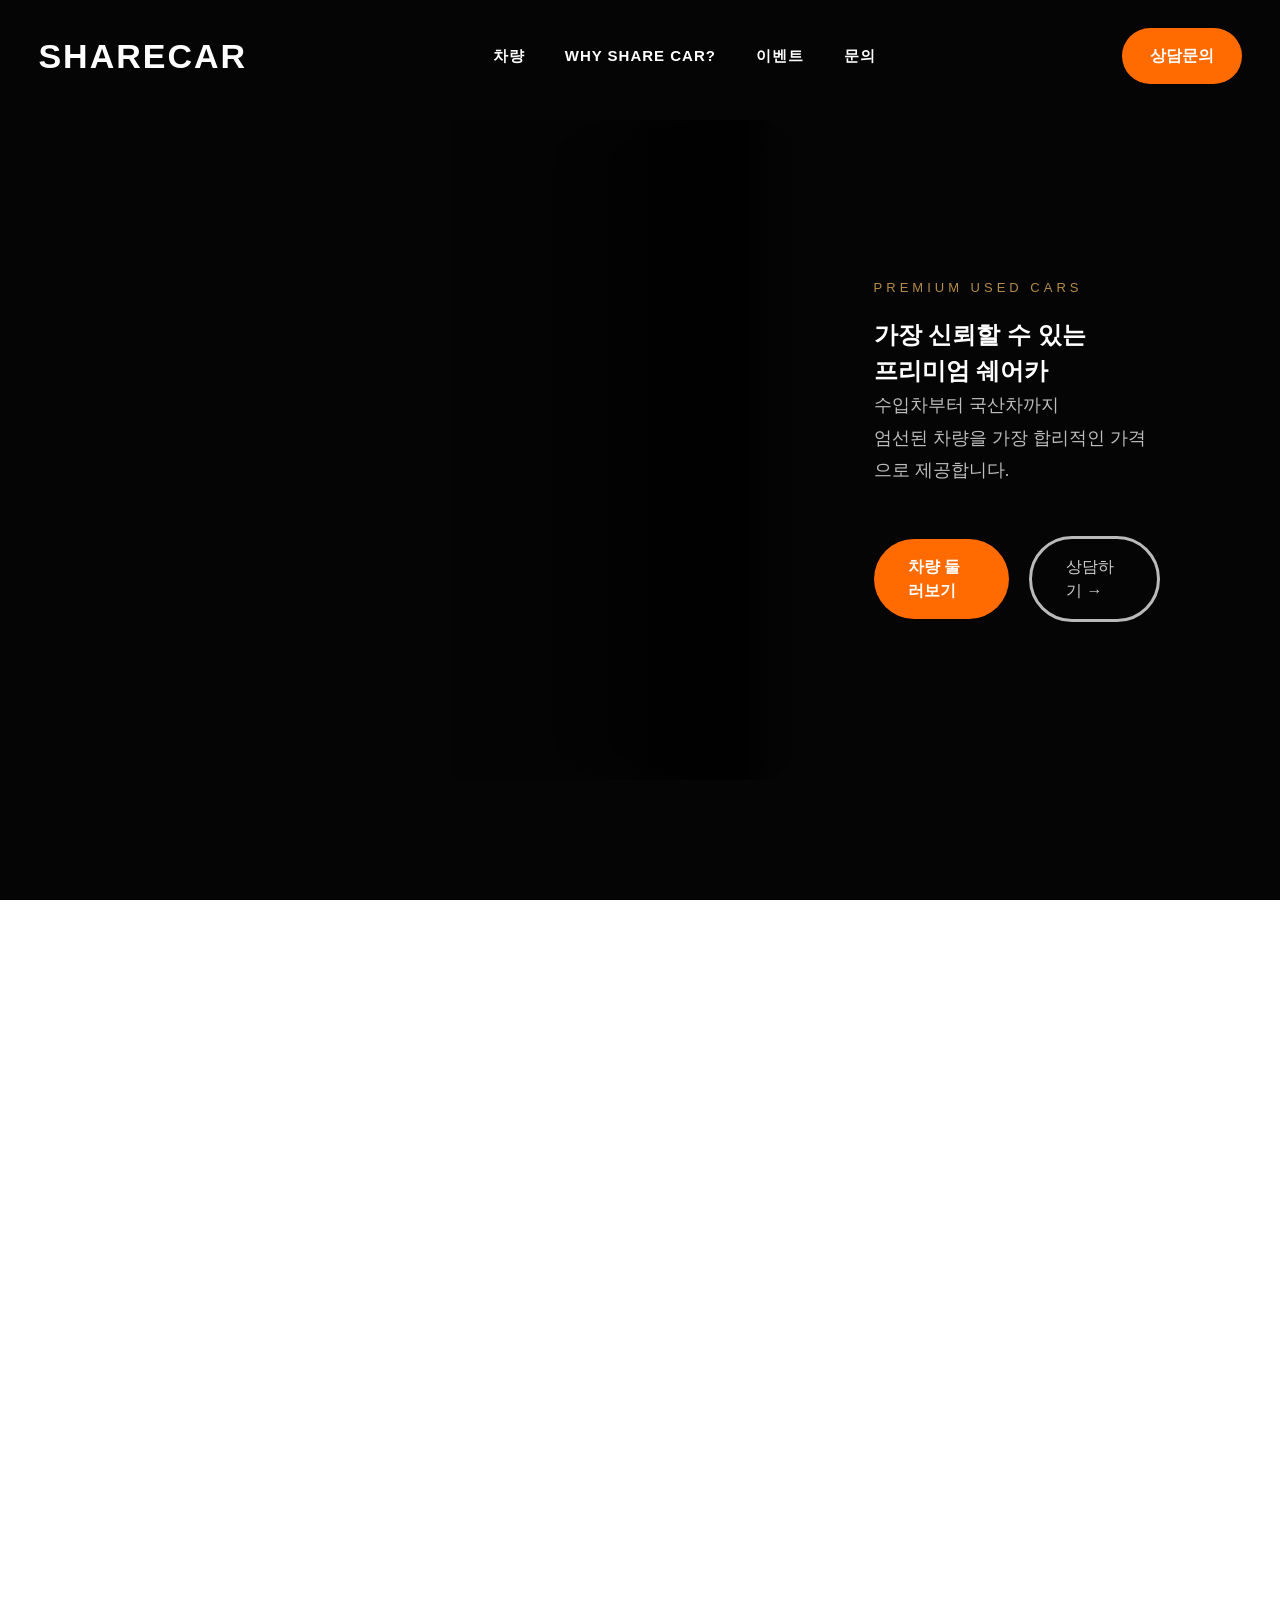
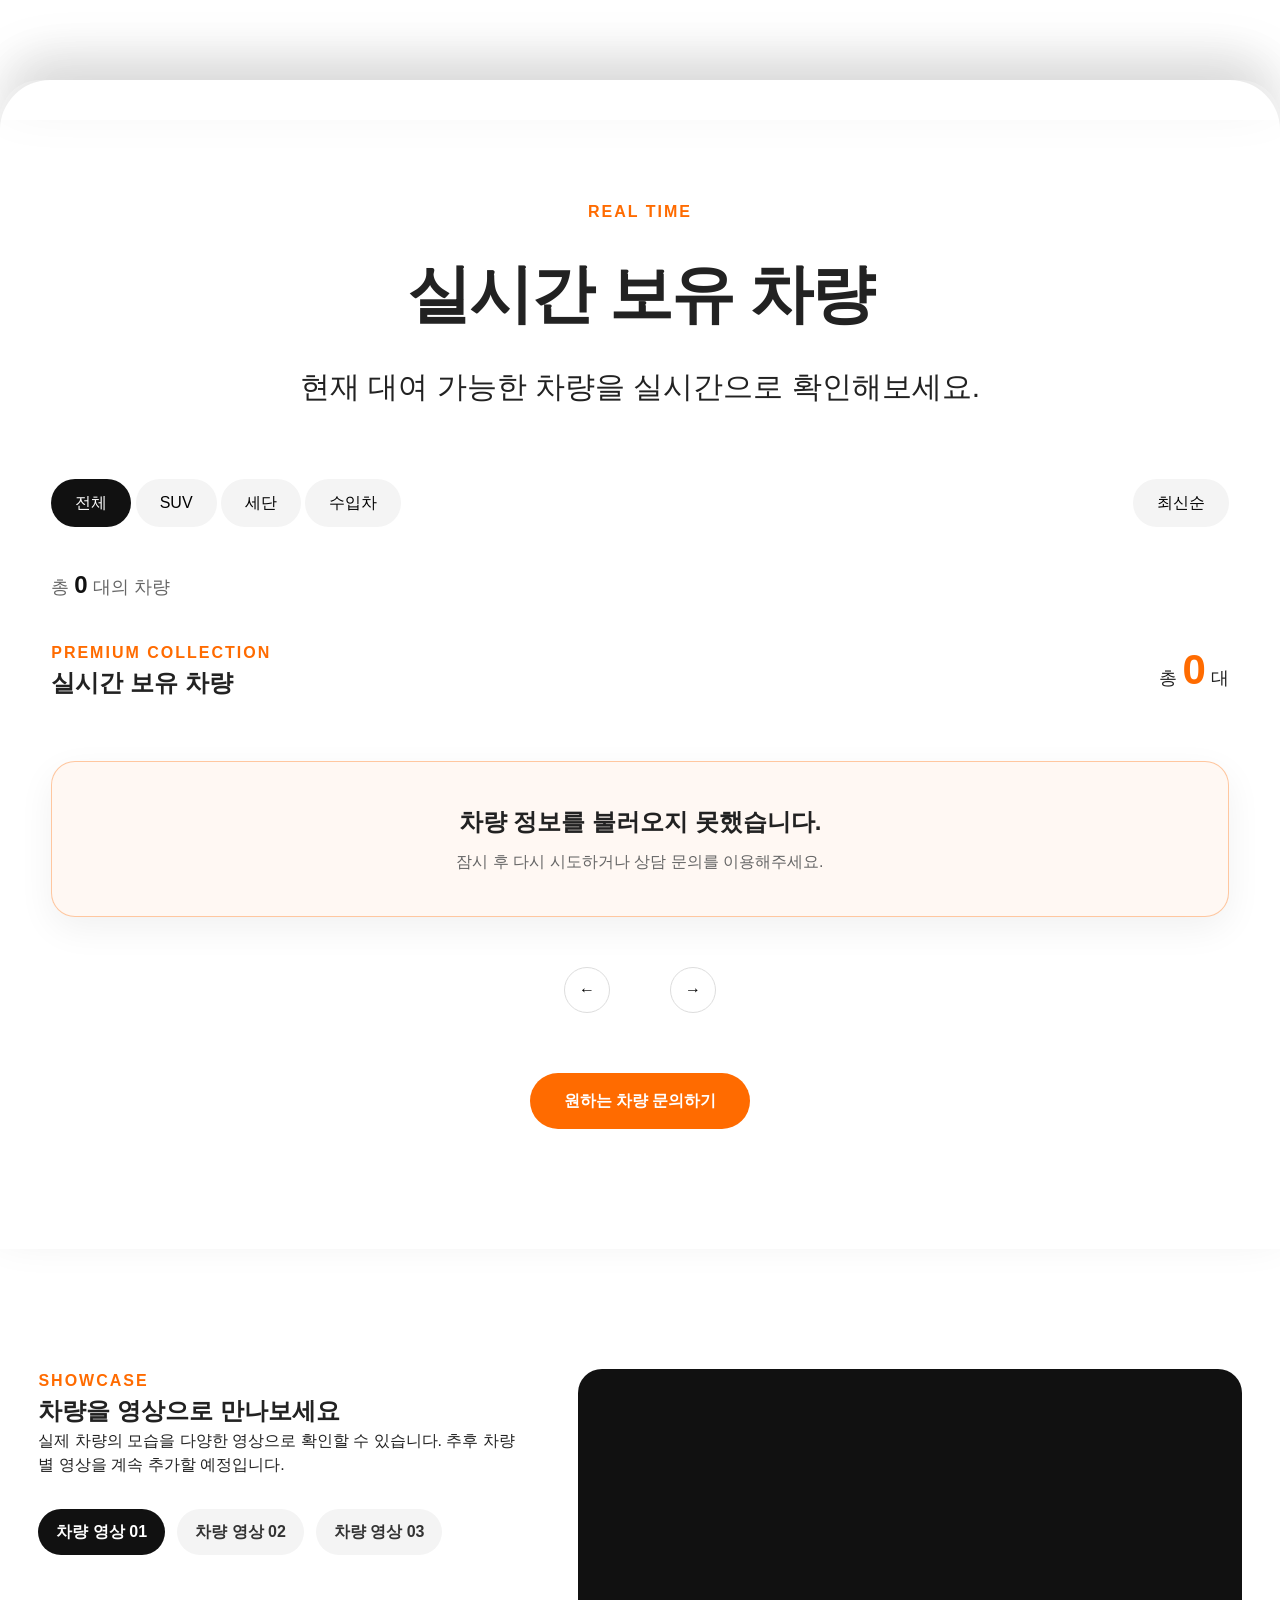
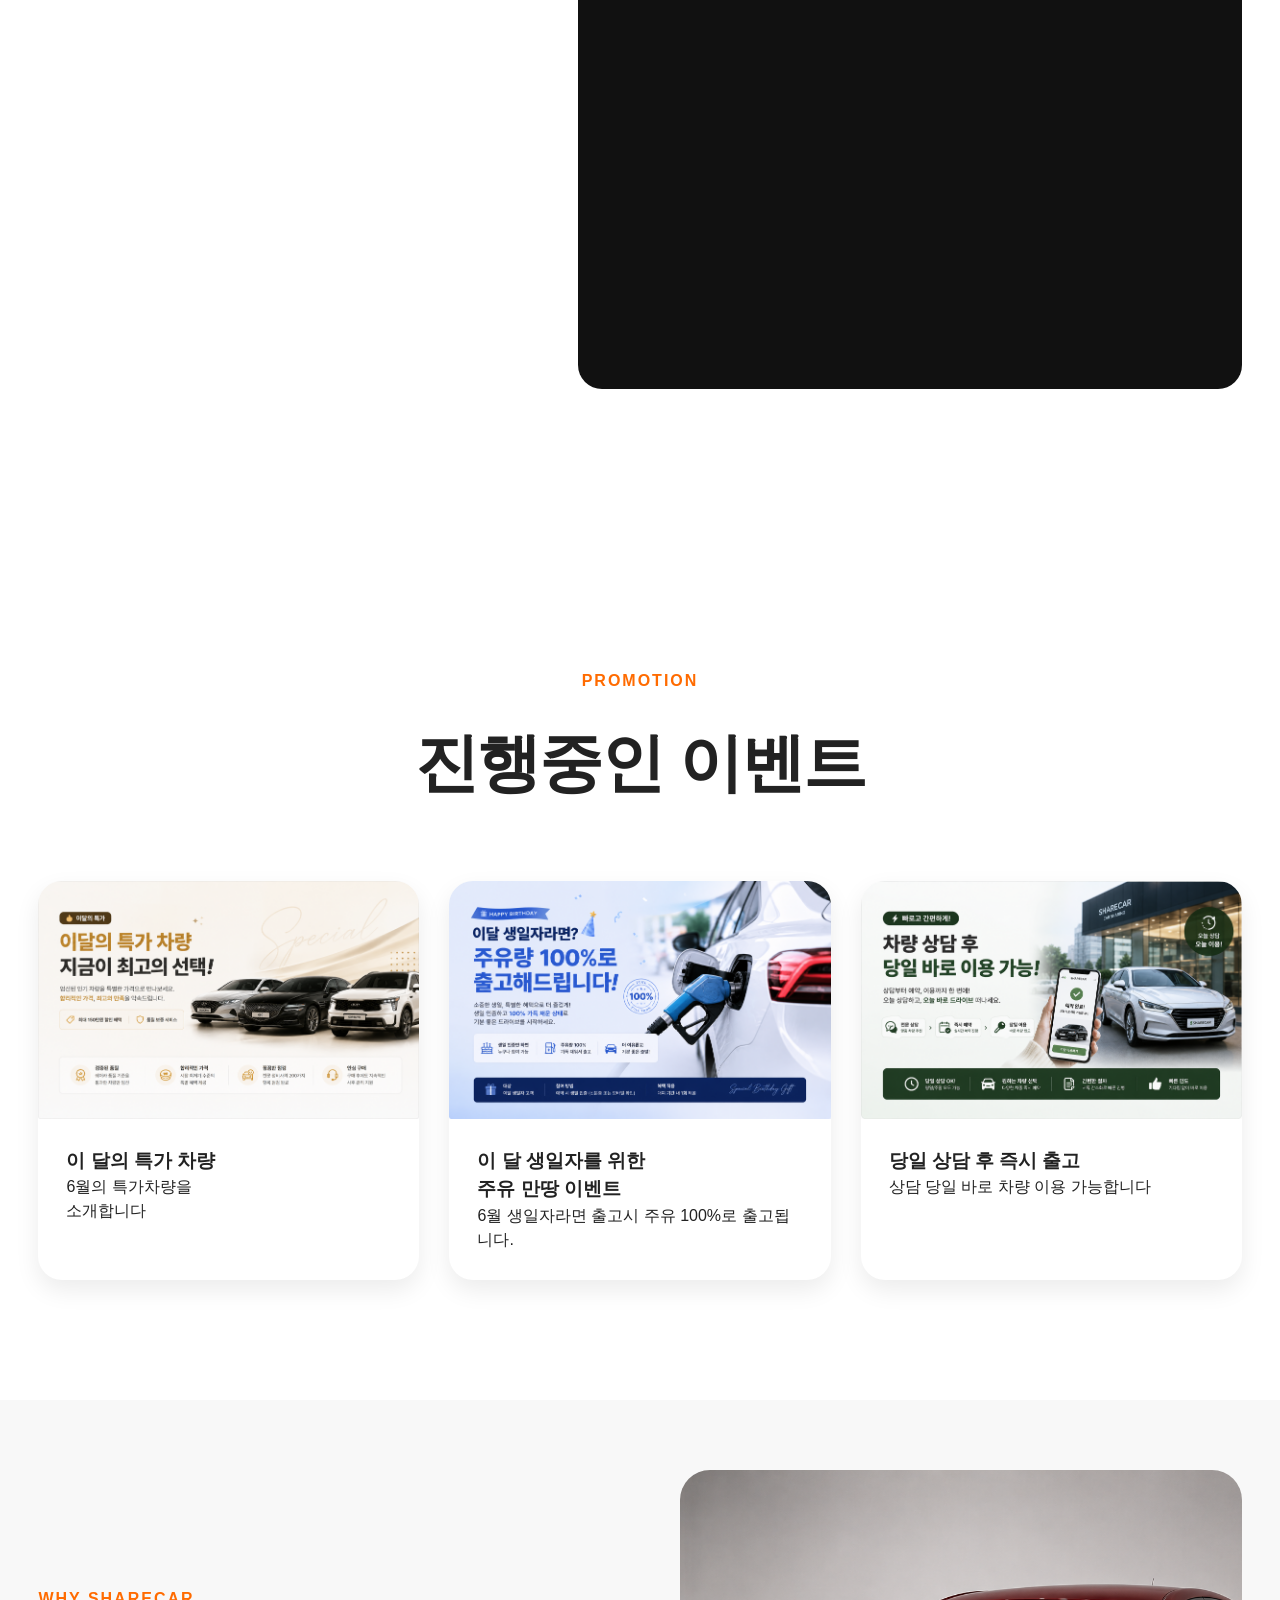
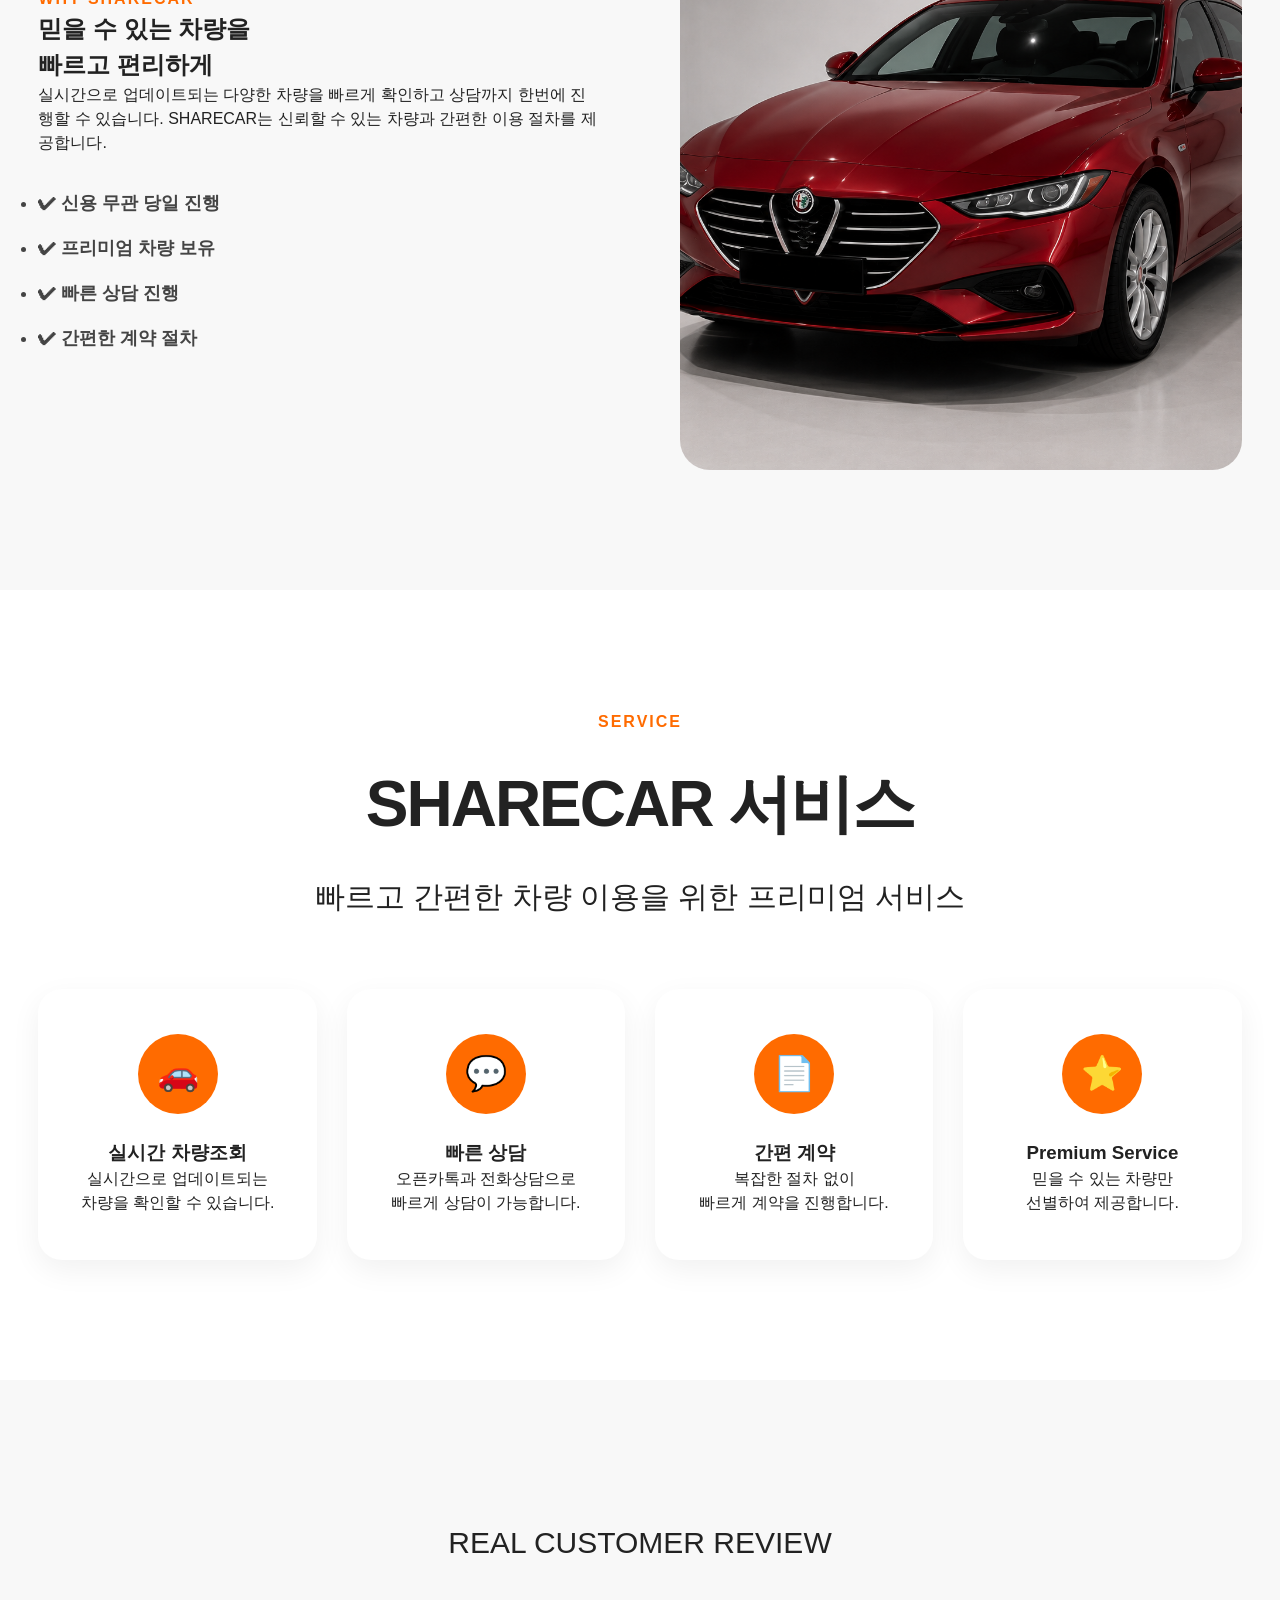
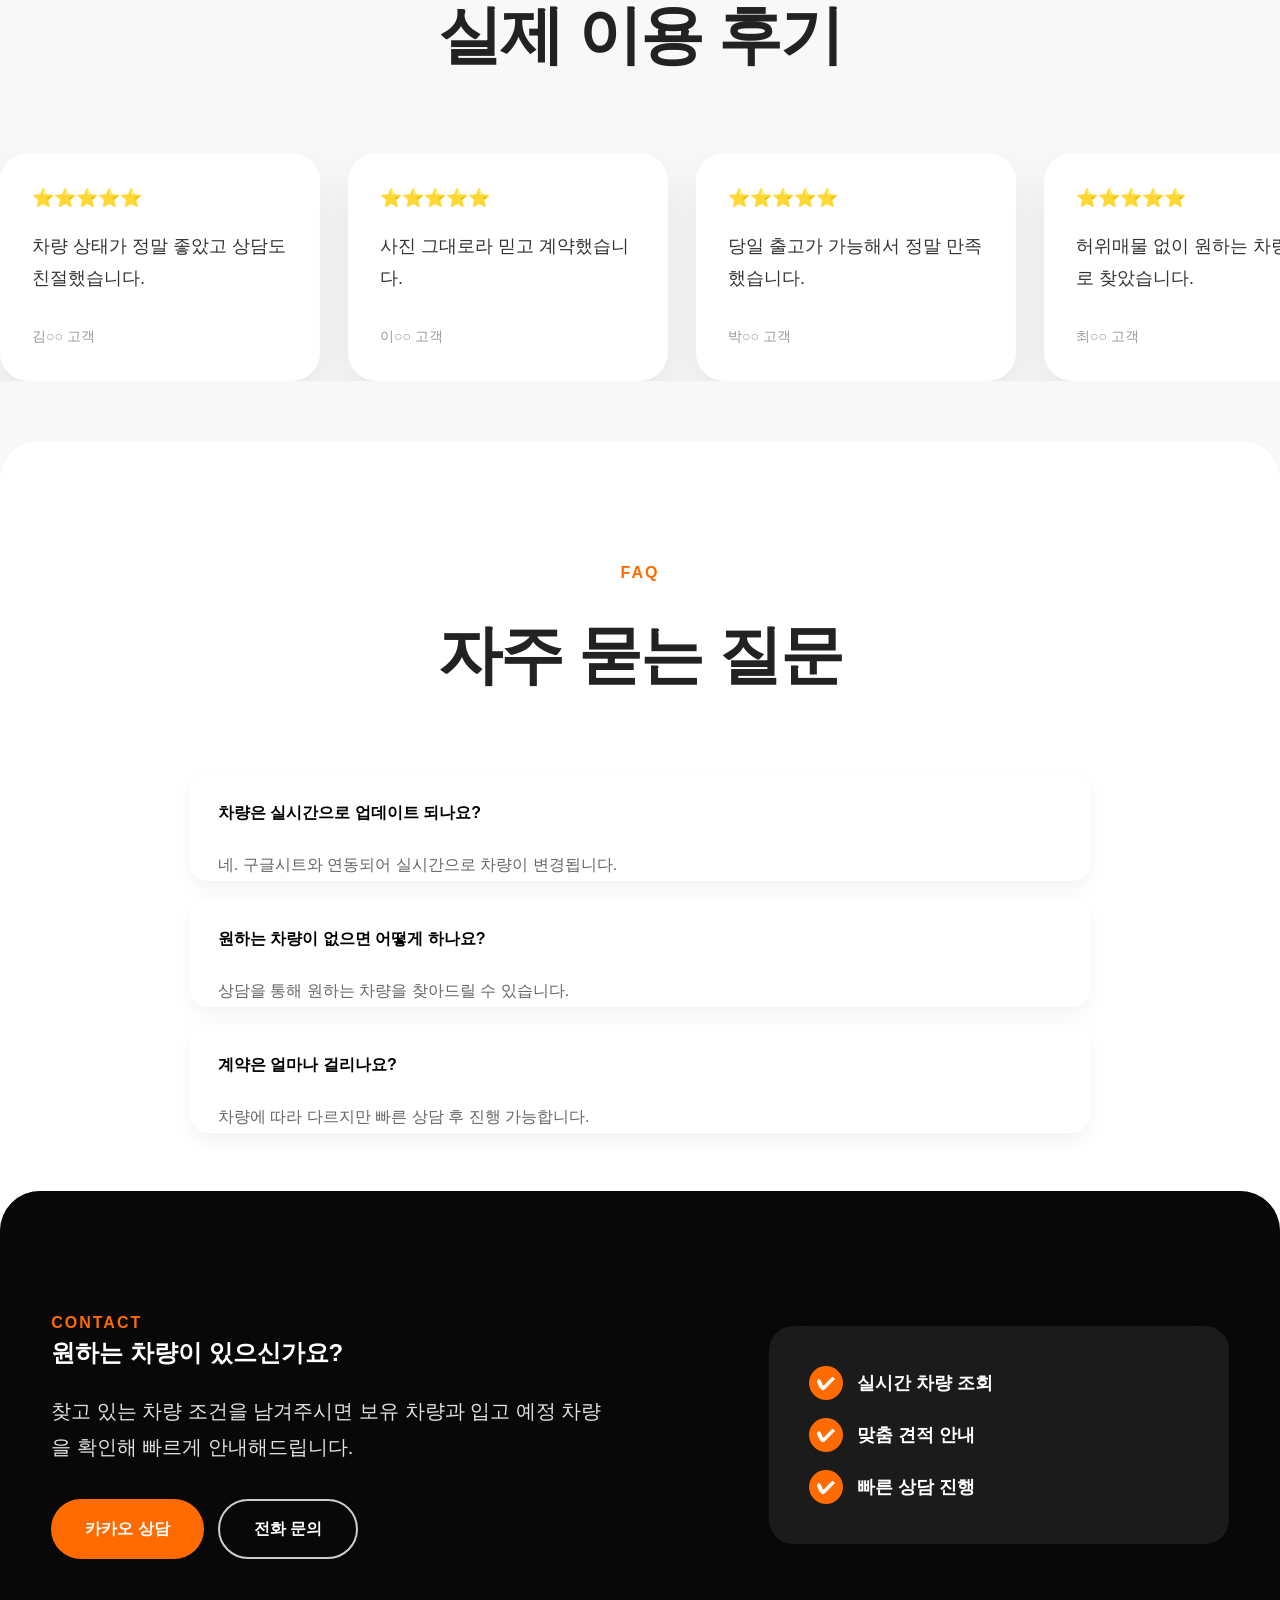
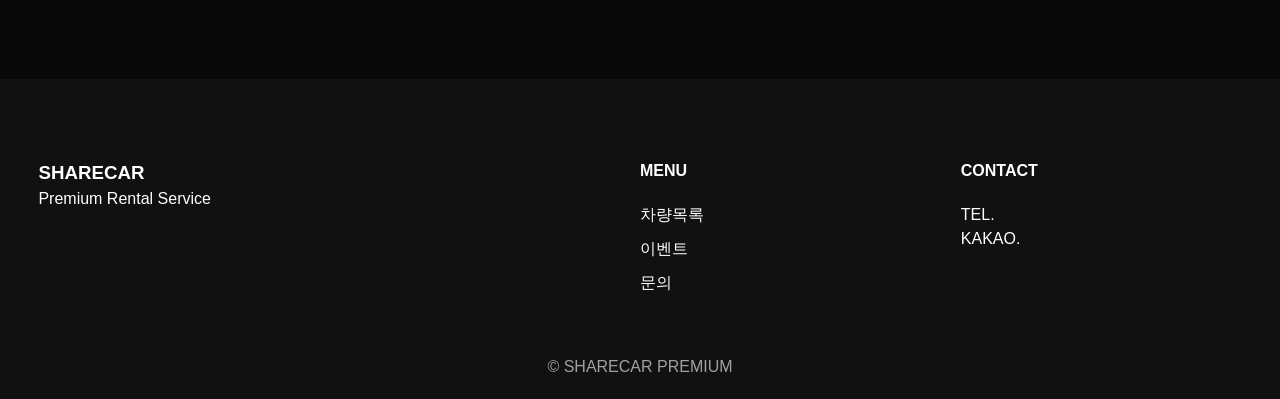
==== commit bac97752: "Add files via upload" ====
--- a/index.html
+++ b/index.html
@@ -139,11 +139,11 @@
 
         <div class="hero-buttons">
 
-            <a href="#cars-section" class="btn-primary">
+            <a href="#cars" class="btn-primary">
                 차량 둘러보기
             </a>
 
-            <a href="#contact-section" class="btn-secondary">
+            <a href="#contact" class="btn-secondary">
                 상담하기 →
             </a>
 
--- a/css/layout.css
+++ b/css/layout.css
@@ -169,9 +169,236 @@
     0 15px 35px rgba(255,107,0,.35);
 
 }
-
+/* ===========================
+   HERO
+=========================== */
+.hero-wrapper{
+
+    height:200vh;
+
+}
+
+.hero{
+
+    position:sticky;
+
+    top: 0;
+
+    height: 100vh;
+
+    z-index: 1;
+
+    display:flex;
+
+    align-items:center;
+
+    height:100vh;
+
+    background:#050505;
+
+    overflow:hidden;
+
+}
+
+.hero-video{
+
+    position:relative;
+
+    width:62%;
+
+    height:100%;
+
+    overflow:hidden;
+
+    border-radius: 0 36px 36px 0;
+
+}
+.hero-video::after{
+
+    content:"";
+
+    position:absolute;
+
+    top:0;
+    right:0;
+
+    width:220px;
+    height:100%;
+
+    pointer-events:none;
+
+    background:linear-gradient(
+        to right,
+        rgba(0,0,0,0),
+        rgba(0,0,0,.15),
+        rgba(0,0,0,.45),
+        rgba(0,0,0,.75),
+        #050505
+    );
+
+}
+
+.hero-video video{
+
+    width:100%;
+
+    height:100%;
+
+    object-fit:cover;
+
+    transform:scale(1.02);
+
+    transition: opacity .8s ease;
+
+}
+
+.hero-gradient{
+
+    position:absolute;
+
+    top:0;
+
+    right:-1px;
+
+    width:40%;
+
+    height:100%;
+
+    pointer-events:none;
+
+    background:linear-gradient(
+        to right,
+        rgba(0,0,0,0) 0%,
+        rgba(0,0,0,.15) 20%,
+        rgba(0,0,0,.45) 45%,
+        rgba(0,0,0,.8) 70%,
+        rgba(5,5,5,1) 100%
+    );
+
+    filter:blur(20px);
+
+}
+.hero-content{
+
+    width:38%;
+
+    padding:0 120px 0 80px;
+
+    display:flex;
+
+    flex-direction:column;
+
+    justify-content:center;
+
+    color:white;
+
+    z-index:10;
+
+}
+.hero-subtitle{
+
+    font-size:13px;
+
+    letter-spacing:4px;
+
+    color:#b58b49;
+
+    margin-bottom:20px;
+
+}
+.hero-content p{
+
+    color:#bdbdbd;
+
+    font-size:18px;
+
+    line-height:1.8;
+
+    margin-bottom:50px;
+
+}
+.hero-buttons{
+
+    display:flex;
+
+    gap:20px;
+
+    align-items:center;
+
+    
+}
+
+.btn-primary{
+
+    background:#d48b2b;
+
+    color:white;
+
+    padding:16px 34px;
+
+    border-radius:999px;
+
+    text-decoration:none;
+
+    font-weight:600;
+
+    transition:.3s;
+
+}
+
+.btn-primary:hover{
+
+    background:#e6a03d;
+
+}
+.btn-secondary{
+
+    color:white;
+
+    text-decoration:none;
+
+    font-weight:500;
+
+    opacity:.8;
+
+    transition:.3s;
+
+    padding:16px 34px;
+
+    border-radius:999px;
+
+    border: solid 3px #e8e8e8;
+}
+
+.btn-secondary:hover{
+
+    opacity:1;
+
+    transform:translateX(5px);
+
+}
+.hero-video video{
+
+    animation:heroZoom 18s ease-in-out infinite alternate;
+}
+
+@keyframes heroZoom{
+
+    from{
+
+        transform:scale(1);
+
+    }
+
+    to{
+
+        transform:scale(1.05);
+
+    }
+
+}
 /* ---------------- HERO ---------------- */
-
+/* 
 .hero{
     position:relative;
     min-height: 90vh;
@@ -337,7 +564,7 @@
     font-weight:700;
 
     opacity:.75;
-}
+} */
 
 /* ---------------- COMMON ---------------- */
 
@@ -365,21 +592,38 @@
 
     margin:22px 0;
 }
-
+.section-title p{
+    font-size: 30px;
+    font-weight: 400;
+}
 /* ---------------- CARS ---------------- */
 
+.cars{
+
+    position:relative;
+
+    /* min-height:100vh;
+
+    z-index:2; */
+
+    background:#111;
+}
+
 .cars-section{
     position:relative;
 
     z-index:10;
 
-    margin-top:-100px;
-
-    padding:90px 0 120px;
+    margin-top:-120px;
+
+    padding-top: 120px;
 
     background:#fff;
 
-    border-radius:40px 40px 0 0;
+    border-radius:50px 50px 0 0;
+
+    box-shadow: 0 -20px 50px rgba(0,0,0,.12);
+
 }
 .cars-section::before{
 
@@ -416,11 +660,9 @@
 
     display:grid;
 
-    grid-template-columns:
-
-    repeat(auto-fill,minmax(340px,1fr));
-
-    gap:34px;
+    grid-template-columns:repeat(5,1fr);
+
+    gap:24px;
 }
 .cars-head{
 
@@ -458,7 +700,17 @@
 /* ---------------- WHY ---------------- */
 
 .why{
-    background:var(--gray);
+
+    position:relative;
+
+    z-index:20;
+
+    margin-top:-80px;
+
+    background:#f8f8f8;
+
+    border-radius:40px 40px 0 0;
+
 }
 
 .why-grid{
@@ -499,6 +751,20 @@
 
 /* ---------------- SERVICE ---------------- */
 
+.service-section{
+
+    position:relative;
+
+    z-index:30;
+
+
+
+    background: #ffffff;
+
+    /* border-radius: 40px 40px 0 0; */
+
+}
+
 .service-grid{
     width:min(1400px,92%);
     margin:auto;
@@ -509,12 +775,21 @@
 
 /* ---------------- VIDEO ---------------- */
 
+
 .video-showcase{
+
     display:grid;
     grid-template-columns:480px 1fr;
     gap:60px;
     width:min(1400px,92%);
     margin:auto;
+
+        z-index: 50;
+        position: relative;
+    
+    /* position: relative;
+    z-index: 5;
+    background: #fff; */
 }
 
 .video-right{
@@ -550,6 +825,13 @@
 
 /* ---------------- EVENT ---------------- */
 
+.event-section{
+    position: relative;
+    z-index: 50;
+    background-color: #fff;
+    margin-top: 40px;
+    border-radius: 40px 40px 0 0;
+}
 .event-grid{
     width:min(1400px,92%);
     margin:auto;
@@ -560,16 +842,43 @@
 
 /* ---------------- PROCESS ---------------- */
 
+/* .process-section{
+
+    position:relative;
+
+    z-index:60;
+
+    margin-top:-80px;
+
+    background:#fafafa;
+
+    border-radius:40px 40px 0 0;
+
+}
+
 .timeline{
     width:min(1200px,92%);
     margin:auto;
     display:grid;
     grid-template-columns:repeat(4,1fr);
     gap:30px;
-}
+} */
 
 /* ---------------- FAQ ---------------- */
 
+.faq-section{
+
+    position:relative;
+
+    z-index:70;
+
+    margin-top:-80px;
+
+    background:white;
+
+    border-radius:40px 40px 0 0;
+
+}
 .faq-list{
     width:min(900px,92%);
     margin:auto;
@@ -583,6 +892,10 @@
     text-align:center;
     background:#111;
     overflow:hidden;
+
+    z-index: 80;
+    margin-top: -80px;
+    border-radius: 40px 40px 0 0;
 }
 
 .contact-overlay{
@@ -733,3 +1046,145 @@
     font-weight:800;
 
 }
+
+.page-dots{
+    position:fixed;
+    right:35px;
+    top:50%;
+    transform:translateY(-50%);
+    display:flex;
+    flex-direction:column;
+    gap:14px;
+    z-index:9999;
+}
+
+.page-dot{
+    width:12px;
+    height:12px;
+    border-radius:50%;
+    background:rgba(255,255,255,.4);
+    border:2px solid #fff;
+    transition:.3s;
+}
+
+.page-dot:hover,
+.page-dot.active{
+    background:#ff8c00;
+    transform:scale(1.3);
+}
+
+
+/*리뷰 카드*/
+.reviews{
+
+    padding:140px 0;
+
+    background:#f8f8f8;
+
+    overflow:hidden;
+
+}
+
+.review-slider{
+
+    overflow:hidden;
+
+    margin-top:70px;
+
+}
+
+.review-track{
+
+    display:flex;
+
+    gap:28px;
+
+    width:max-content;
+
+    animation:reviewMove 45s linear infinite;
+
+}
+
+.review-card{
+
+    width:320px;
+
+    min-height:210px;
+
+    padding:32px;
+
+    background:#fff;
+
+    border-radius:28px;
+
+    position:relative;
+
+    flex-shrink:0;
+
+    box-shadow:
+
+        0 20px 40px rgba(0,0,0,.08);
+
+}
+
+.review-card::after{
+
+    content:"";
+
+    position:absolute;
+
+    bottom:-14px;
+
+    left:45px;
+
+    width:28px;
+
+    height:28px;
+
+    background:#fff;
+
+    transform:rotate(45deg);
+
+}
+
+.review-card{
+
+    color:#ff7a00;
+
+    font-size:18px;
+
+}
+
+.review-card p{
+
+    color:#333;
+
+    line-height:1.8;
+
+    margin:18px 0 28px;
+
+}
+
+.review-card span{
+
+    color:#999;
+
+    font-size:14px;
+
+}
+
+@keyframes reviewMove{
+
+    from{
+
+        transform:translateX(0);
+
+    }
+
+    to{
+
+        transform:translateX(-50%);
+
+    }
+
+}
--- a/css/components.css
+++ b/css/components.css
@@ -185,43 +185,88 @@
     box-shadow:
     0 15px 40px rgba(0,0,0,.08);
 
-    transition:
-    transform .45s,
-    box-shadow .45s;
+    transition: .35s;
     border: 1px solid #eee;
 
 }
 
 .car-card:hover{
 
-    transform:translateY(-14px);
+    transform:translateY(-8px);
 
     box-shadow:
     0 25px 60px rgba(0,0,0,.18);
 
 }
 
-.car-thumb{
+                .car-card:hover img{
+
+                    transform:scale(1.05);
+
+                }
+
+                .car-thumb{
+
+    height:170px;
+
+    display:flex;
+
+    justify-content:center;
+
+    align-items:center;
+
+    overflow:hidden;
+
+    background:#f5f5f5;
+
+}
+
+.car-thumb img{
+
+    width:100%;
+
+    height:100%;
+
+    object-fit:contain;
+
+    object-position:center;
+
+    padding:0;
+
+}
+
+/* .car-thumb{
+
+    height: 220px;
 
     position:relative;
 
-    aspect-ratio:16/10;
-
+    display: flex;
+
+    justify-content: center;
+
+    aspect-ratio:16 / 9;
+
+    background: #f5f5f5;
+    
     overflow:hidden;
-
 }
 
 .car-thumb img{
 
     width:100%;
-
     height:100%;
 
-    object-fit:cover;
+    object-fit: contain;
+
+    object-position:center center;
+
+    padding: 12px;
+    display:block;
 
     transition:1s;
 
-}
+} */
 
 .car-card:hover .car-thumb img{
 
@@ -239,21 +284,11 @@
 
     inset:0;
 
-    background:
-
-    linear-gradient(
-
-        to top,
-
-        rgba(0,0,0,.65),
-
-        rgba(0,0,0,.05)
-
-    );
+    background: rgba(0,0,0,.35);
 
     opacity:0;
 
-    transition:.45s;
+    transition:.35s;
 
     z-index:2;
 
@@ -266,92 +301,96 @@
 }
 
 /* DETAIL */
-
 .car-thumb::after{
 
     content:"VIEW DETAIL";
 
     position:absolute;
 
-    left:50%;
-
-    top:50%;
-
-    transform:
-    translate(-50%,-50%);
-
-    color:white;
+    inset:0;
+
+    display:flex;
+
+    justify-content:center;
+
+    align-items:center;
+
+    color:#fff;
+
+    font-size:22px;
+
+    font-weight:700;
+
+    letter-spacing:3x;
+
+    opacity:0;
+
+    z-index:5;
+
+    pointer-events:none;
+
+    text-align:center;
+}
+.car-card:hover .car-thumb::after{
+
+    opacity:1;
+
+}
+
+/* 상태 */
+
+.car-status{
+
+    position:absolute;
+
+    top:18px;
+
+    right:18px;
+
+    background:#18a558;
+
+    color:#fff;
+
+    padding:8px 16px;
+
+    border-radius:999px;
+
+    font-size:12px;
+
+    font-weight:700;
+
+    letter-spacing:1px;
+
+    z-index:5;
+
+}
+
+/* 내용 */
+
+.car-info{
+
+    padding: 18px 8px;
+    display:flex;
+    text-align: center;
+    flex-direction:column;
+
+    height:100%;
+
+}
+
+.car-title{
 
     font-size:20px;
 
     font-weight:700;
 
-    letter-spacing:2px;
-
-    opacity:0;
-
-    transition:.4s;
-
-    z-index:3;
-
-}
-
-.car-card:hover .car-thumb::after{
-
-    opacity:1;
-
-}
-
-/* 상태 */
-
-.car-status{
-
-    position:absolute;
-
-    top:18px;
-
-    right:18px;
-
-    background:#18a558;
-
-    color:#fff;
-
-    padding:8px 16px;
-
-    border-radius:999px;
-
-    font-size:12px;
-
-    font-weight:700;
-
-    letter-spacing:1px;
-
-    z-index:5;
-
-}
-
-/* 내용 */
-
-.car-info{
-
-    padding: 22px;
-    display:flex;
-
-    flex-direction:column;
-
-    height:100%;
-
-}
-
-.car-title{
-
-    font-size:22px;
-
-    font-weight:700;
-
     margin-bottom:8px;
 }
 
+.car-summary{
+    color: #666;
+    font-size: 14px;
+}
 .car-year,
 .car-mileage{
 
@@ -596,7 +635,7 @@
 
 }
 
-.modal-wrap{
+/* .modal-wrap{
 
     width:min(1100px,92%);
     margin:5vh auto;
@@ -606,26 +645,385 @@
     border-radius:30px;
     overflow:hidden;
 
-}
-
-.modal-image{
+} */
+/* .modal-wrap{
+
+    width:min(1200px,92%);
+
+    display:grid;
+
+    grid-template-columns:58% 42%;
+
+    background:#fff;
+
+    border-radius:32px;
+
+    overflow:hidden;
+
+    box-shadow:
+        0 30px 80px rgba(0,0,0,.25);
+
+            animation:modalUp .35s ease;
+
+} */
+
+.modal-wrap{
+
+    width:min(1200px,92%);
+    margin:4vh auto;
+
+    display:grid;
+
+    grid-template-columns:58% 42%;
+
+    background:#fff;
+
+    border-radius:28px;
+
+    overflow:hidden;
+
+    box-shadow:
+        0 30px 80px rgba(0,0,0,.28);
+
+    animation:modalUp .35s ease;
+
+}
+
+
+@keyframes modalUp{
+
+    from{
+
+        opacity:0;
+
+        transform:translateY(30px);
+
+    }
+
+    to{
+
+        opacity:1;
+
+        transform:translateY(0);
+
+    }
+
+}
+
+/* .modal-image{
 
     background:#eee;
     min-height:600px;
 
-}
-
-.modal-image img{
+} */
+
+.modal-image{
+
+    background:#f7f7f7;
+
+    min-height:650px;
+
+    display:flex;
+
+    justify-content:center;
+
+    align-items:center;
+
+    padding:45px;
+
+
+}
+
+/* .modal-image img{
 
     width:100%;
     height:100%;
     object-fit:cover;
 
-}
+} */
+
+.modal-image img{
+
+    width:100%;
+
+    height:100%;
+
+    object-fit:contain;
+
+    transition:.4s;
+
+}
+
+/* .modal-info{
+
+    padding:40px;
+
+} */
 
 .modal-info{
 
-    padding:40px;
+    padding:48px;
+
+    display:flex;
+
+    flex-direction:column;
+
+    justify-content: flex-start;
+
+    padding: 50px;
+
+}
+
+.modal-info ul{
+
+    display:grid;
+
+    grid-template-columns:1fr 1fr;
+
+    gap:16px;
+
+    margin:35px 0;
+
+    padding:0;
+
+    list-style:none;
+
+}
+.modal-info ul li{
+
+    background:#f8f8f8;
+
+    border:1px solid #ececec;
+
+    border-radius:18px;
+
+    padding:20px;
+
+    display:flex;
+
+    align-items:center;
+
+    justify-content:center;
+
+    min-height:80px;
+
+    font-size:17px;
+
+    font-weight:600;
+
+    transition:.3s;
+
+    flex-direction: column;
+
+}
+
+.modal-info li small{
+
+    color:#888;
+
+    font-size:13px;
+
+    margin-bottom:8px;
+
+}
+
+.modal-info li strong{
+
+    font-size:22px;
+
+    color:#111;
+
+}
+
+.modal-info ul li:hover{
+
+    transform:translateY(-4px);
+
+    box-shadow:
+
+        0 15px 35px rgba(0,0,0,.08);
+
+}
+
+
+
+#modal-title{
+
+    font-size:42px;
+
+    font-weight: 700;
+
+    margin-bottom:12px;
+
+    line-height: 1.2;
+
+}#modal-price{
+
+
+    margin-top:20px;
+
+    font-size: 20px;
+
+    font-weight: 700;
+
+    color:#ff6b00;
+
+}
+/* .modal-title{
+
+
+    font-size:42px;
+
+    font-weight:700;
+
+    margin-bottom:8px;
+
+} */
+.modal-subtitle{
+
+    font-size:13px;
+
+    letter-spacing:4px;
+
+    color:#999;
+
+    margin-bottom:30px;
+
+}
+
+#modal-type{
+
+    color:#888;
+
+    letter-spacing:2px;
+
+    font-size:13px;
+
+    margin-bottom:30px;
+
+}
+
+
+
+/* .modal-spec{
+
+    display:grid;
+
+    grid-template-columns:1fr 1fr;
+
+    gap:18px;
+
+    margin:35px 0;
+
+} */
+
+.modal-spec{
+
+    display:grid;
+
+    grid-template-columns:1fr 1fr;
+
+    gap:16px;
+
+    margin:35px 0;
+
+    padding:0;
+
+    list-style:none;
+
+}
+.modal-spec li{
+
+    background:#f8f8f8;
+
+    border:1px solid #ececec;
+
+    border-radius:18px;
+
+    padding:22px;
+
+    display:flex;
+
+    flex-direction:column;
+
+    gap:8px;
+
+    transition:.3s;
+
+}
+.modal-spec li:hover{
+
+    transform:translateY(-3px);
+
+    box-shadow:
+
+        0 12px 30px rgba(0,0,0,.08);
+
+}
+
+.modal-spec span{
+
+    font-size:13px;
+
+    color:#888;
+
+    letter-spacing:1px;
+
+}
+.modal-spec strong{
+
+    font-size:20px;
+
+    color:#111;
+
+    font-weight:700;
+
+}
+
+
+.modal-spec-item{
+
+    background:#f8f8f8;
+
+    padding:22px;
+
+    border-radius:18px;
+
+}
+.modal-spec-item small{
+
+    display:block;
+
+    color:#888;
+
+    margin-bottom:8px;
+
+}
+.modal-spec-item strong{
+
+    font-size:20px;
+
+    color: #111;
+    font-weight: 700;
+
+}
+.modal-contact{
+
+    margin-top:auto;
+
+    width:100%;
+
+    height:58px;
+
+    border-radius:999px;
+
+    background:#ff6b00;
+
+    color:#fff;
+
+    font-size:17px;
+
+    font-weight:700;
 
 }
 
@@ -643,6 +1041,153 @@
 
 }
 
+.modal-buttons .btn{
+
+    width:100%;
+
+    height:58px;
+
+    justify-content:center;
+
+    margin-top: 5px;
+
+}
+.modal-close{
+
+    position:absolute;
+
+    top:24px;
+
+    right:24px;
+
+    width:52px;
+
+    height:52px;
+
+    border-radius:50%;
+
+    background:#fff;
+
+    box-shadow:
+
+        0 10px 25px rgba(0,0,0,.15);
+
+    transition:.3s;
+
+}
+.modal-close:hover{
+
+    transform:rotate(90deg);
+
+}
+
+/* Modal 전용 Outline 버튼 */
+
+.modal-info .btn-outline{
+
+    border:2px solid #111;
+
+    color:#111;
+
+    background:#fff;
+
+}
+
+.modal-info .btn-outline:hover{
+
+    background:#111;
+
+    color:#fff;
+
+}
+
+
+/* ==============================
+   Pagination
+============================== */
+
+.car-pagination{
+
+    display:flex;
+
+    justify-content:center;
+
+    align-items:center;
+
+    gap:30px;
+
+    margin-top:50px;
+
+}
+
+.page-btn{
+
+    width:46px;
+
+    height:46px;
+
+    border-radius:50%;
+
+    border:1px solid #ddd;
+
+    background:#fff;
+
+    cursor:pointer;
+
+    transition:.3s;
+
+}
+
+.page-btn:hover{
+
+    background:#111;
+
+    color:#fff;
+
+}
+.page-btn:disabled{
+
+    opacity:.3;
+
+    cursor:not-allowed;
+
+}
+
+.page-btn:disabled:hover{
+
+    background:#fff;
+
+    color:#111;
+
+}
+
+.page-indicator{
+
+    display:flex;
+
+    gap:10px;
+
+}
+
+.page-dot{
+
+    width:10px;
+
+    height:10px;
+
+    border-radius:50%;
+
+    background:#ddd;
+
+}
+
+.page-dot.active{
+
+    background:#111;
+
+}
+
+
 /* ---------- FOOTER ---------- */
 
 footer ul{
@@ -658,3 +1203,6 @@
     margin-bottom:20px;
 
 }
+
+
+
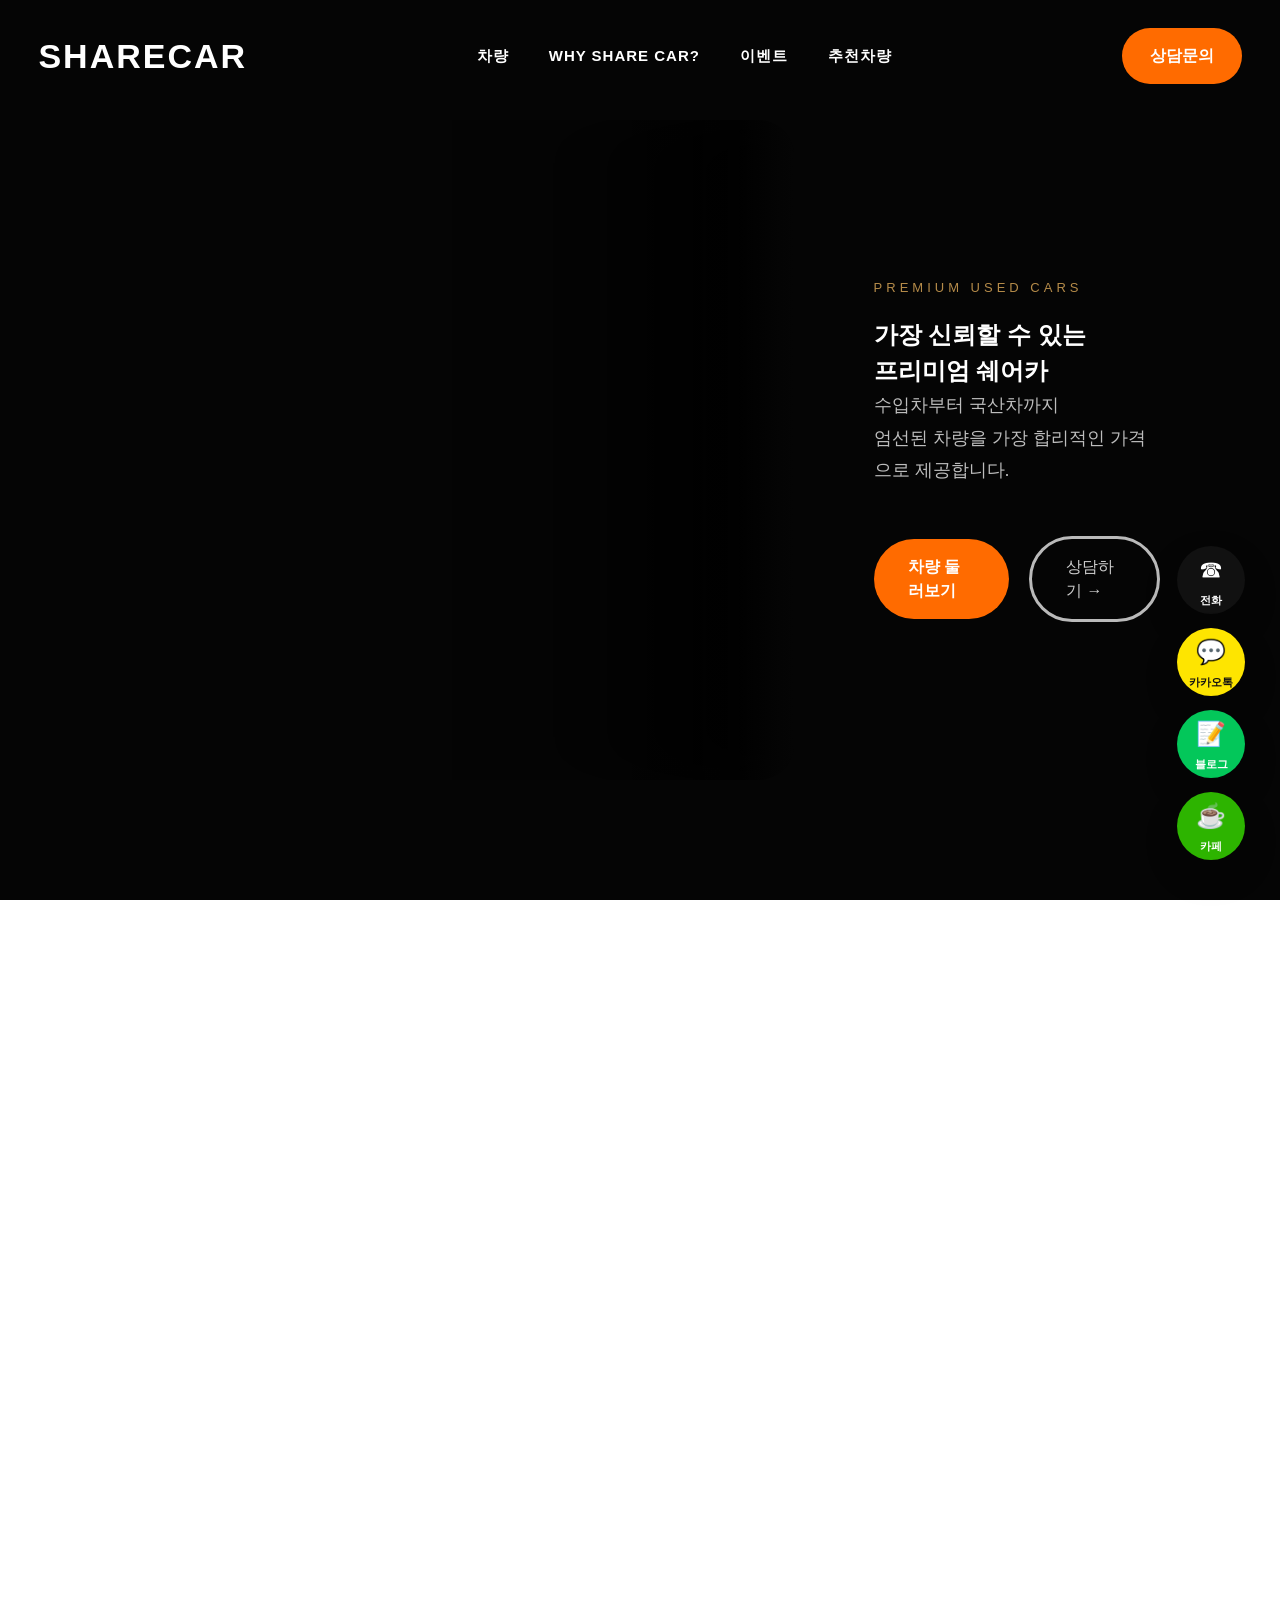
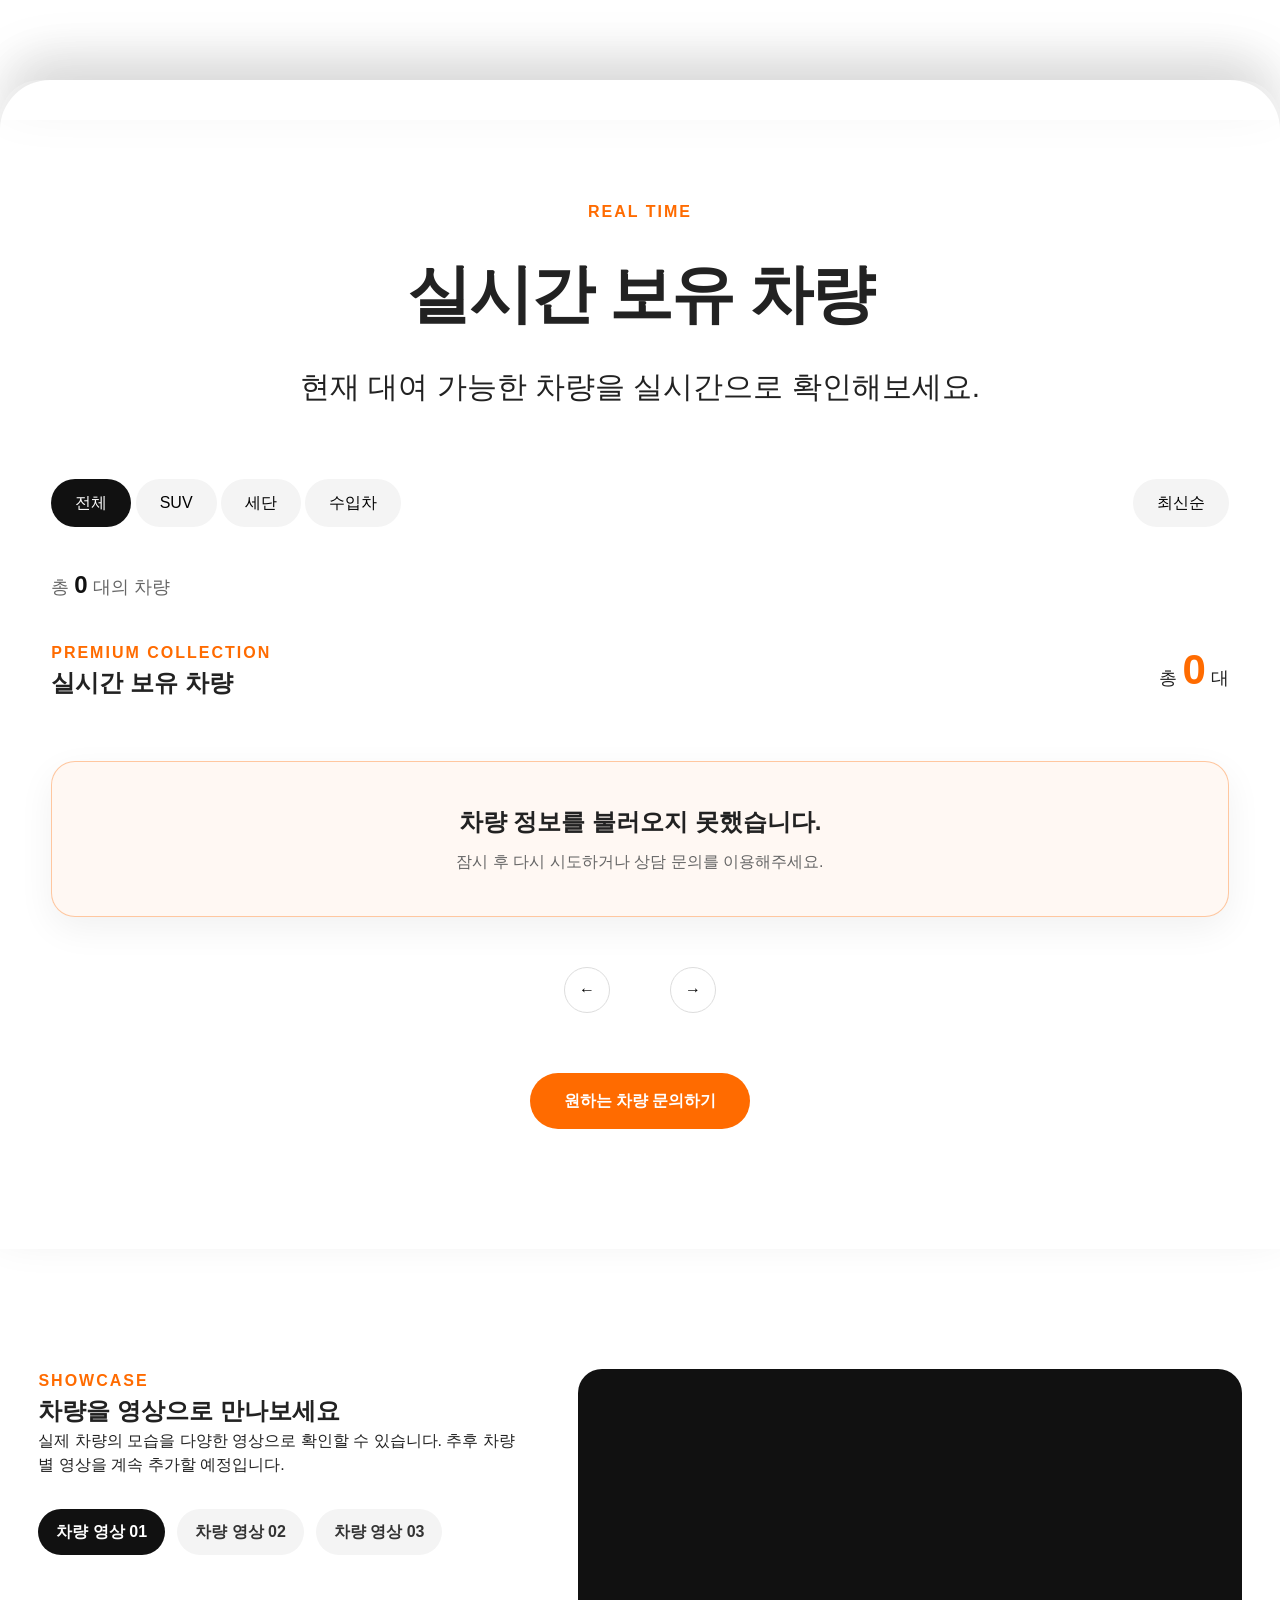
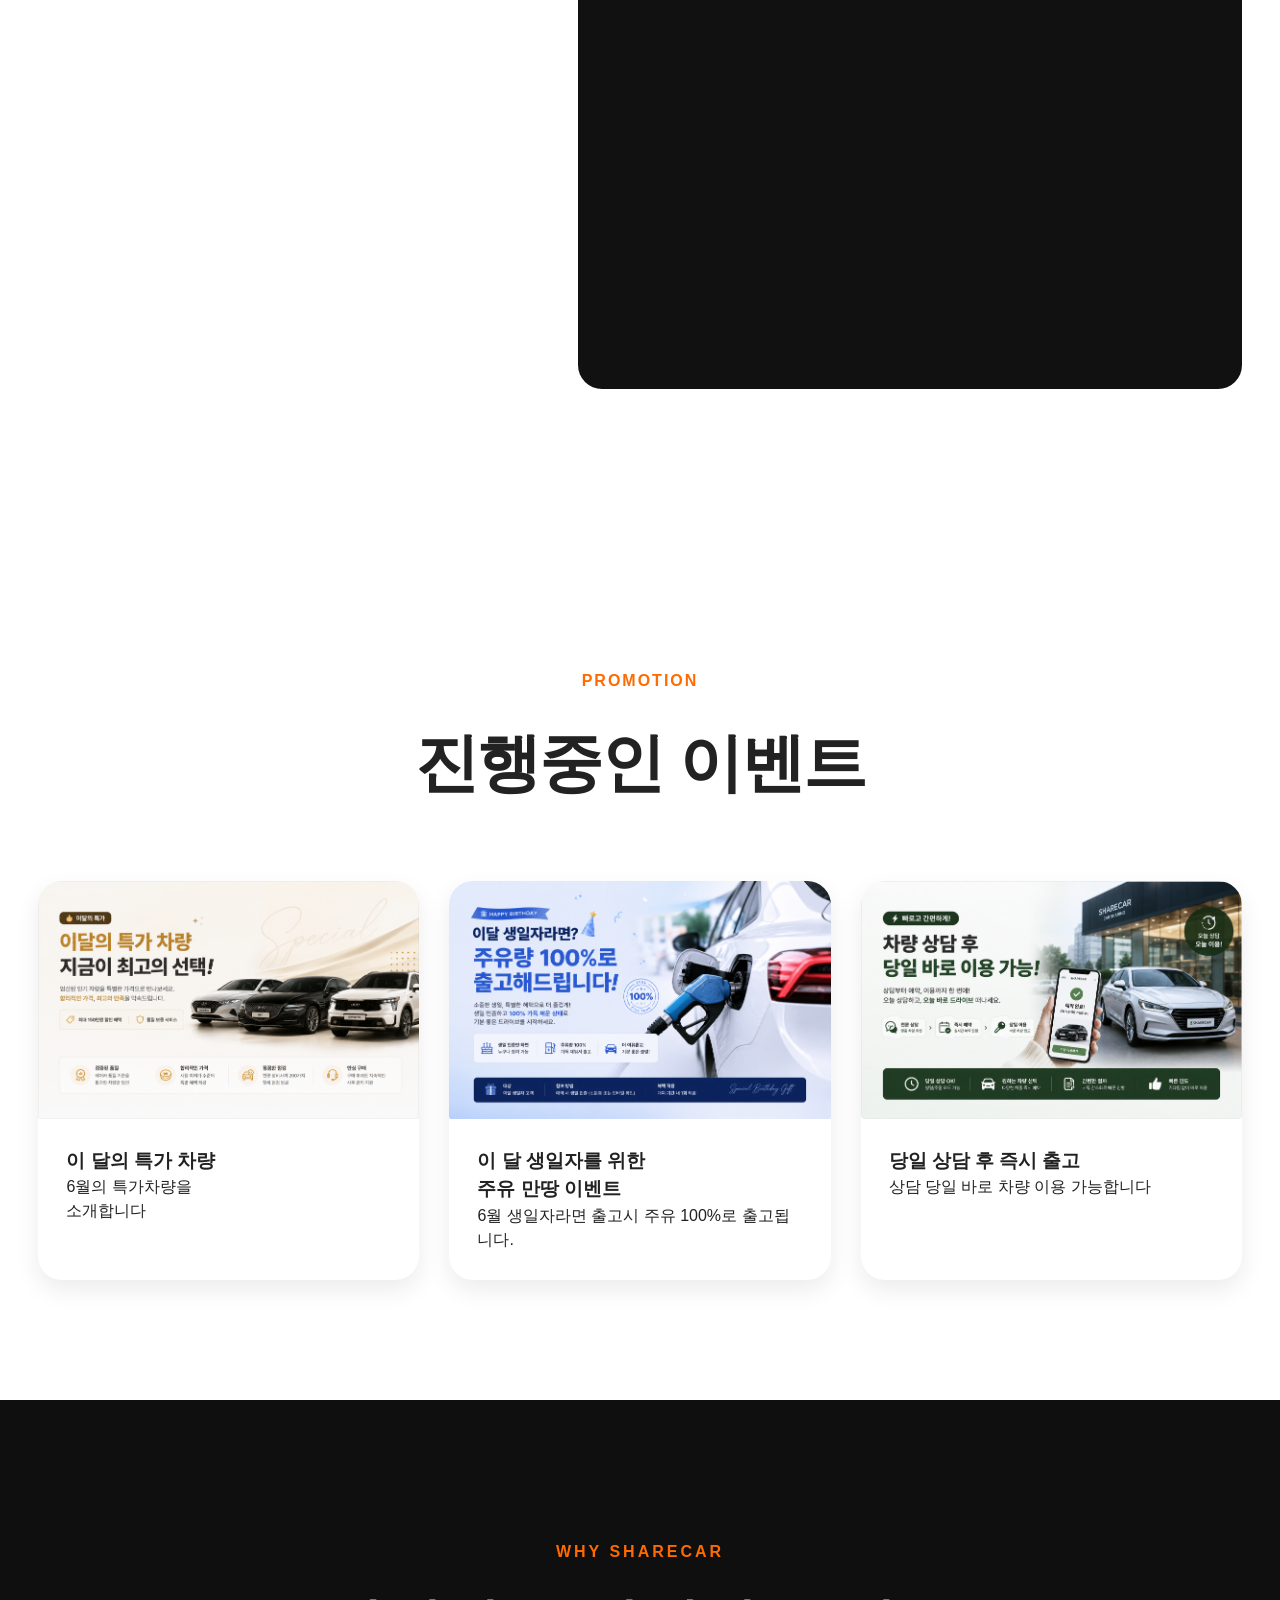
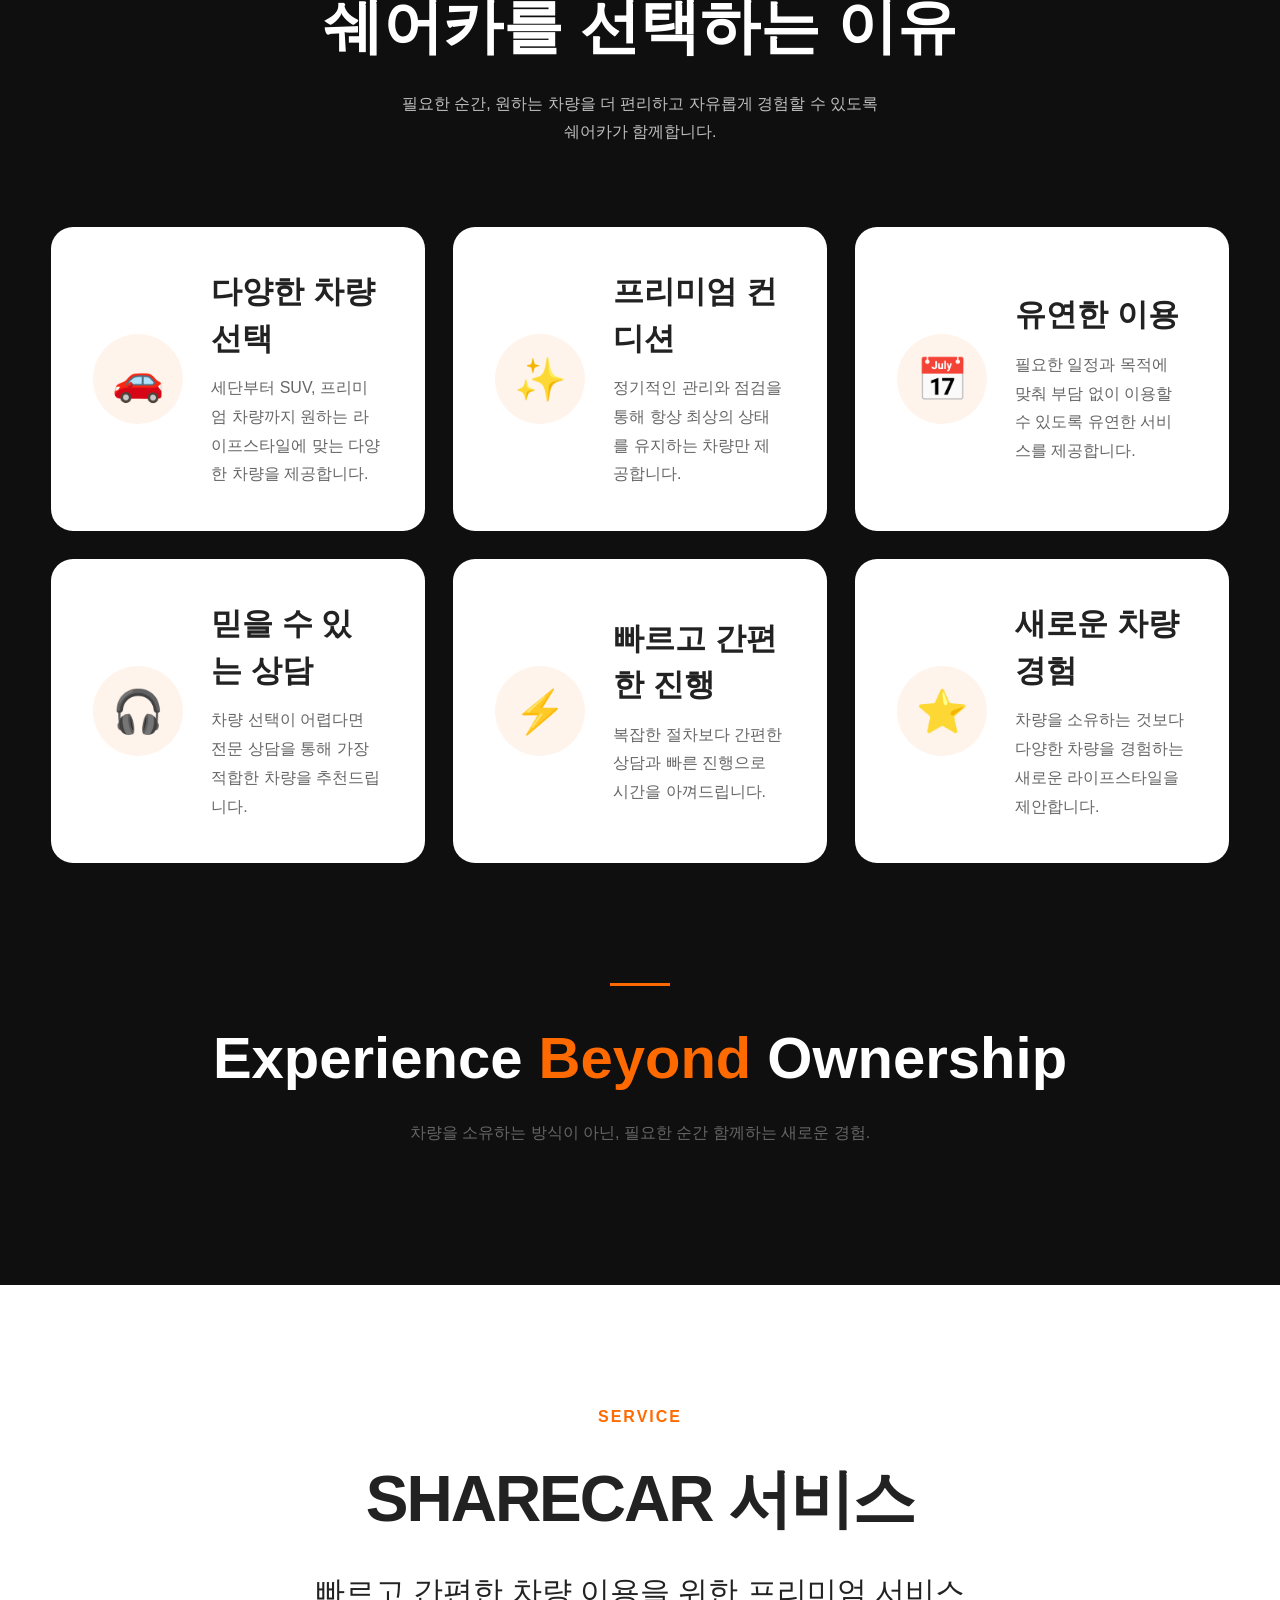
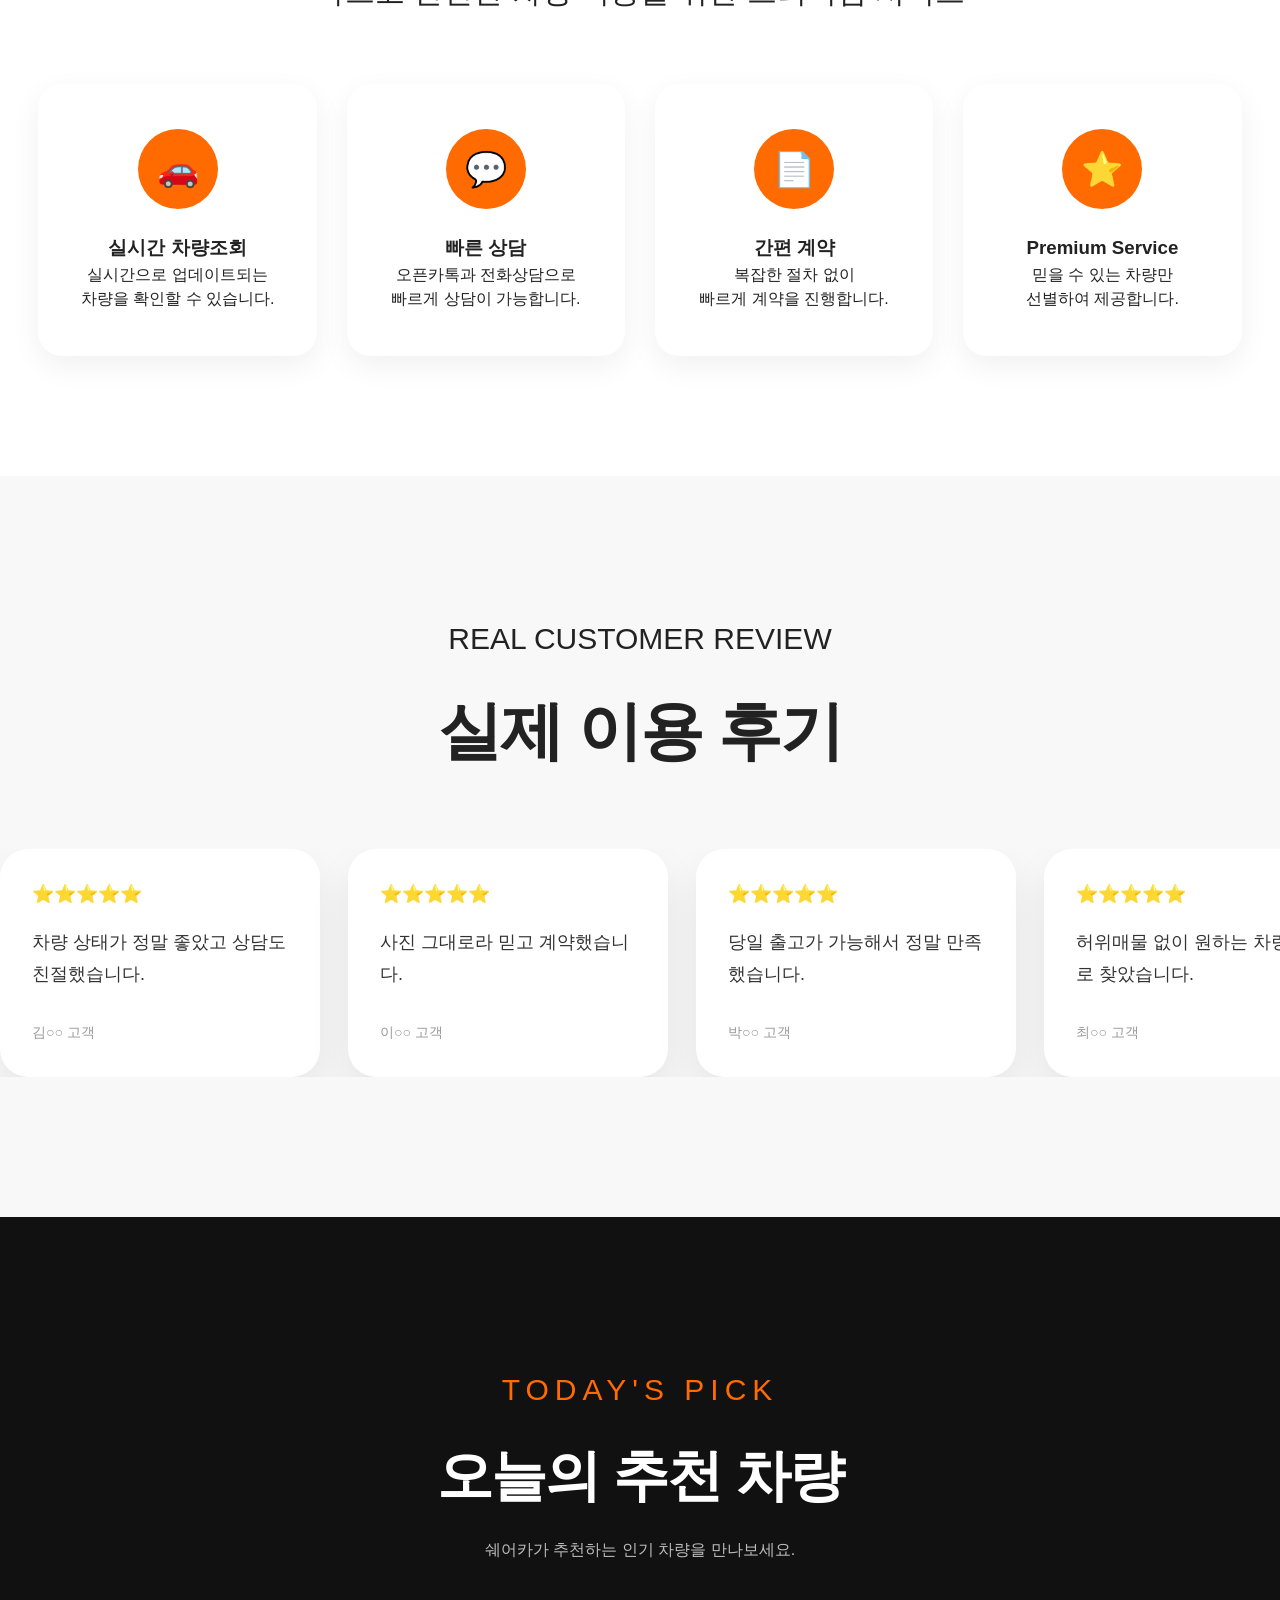
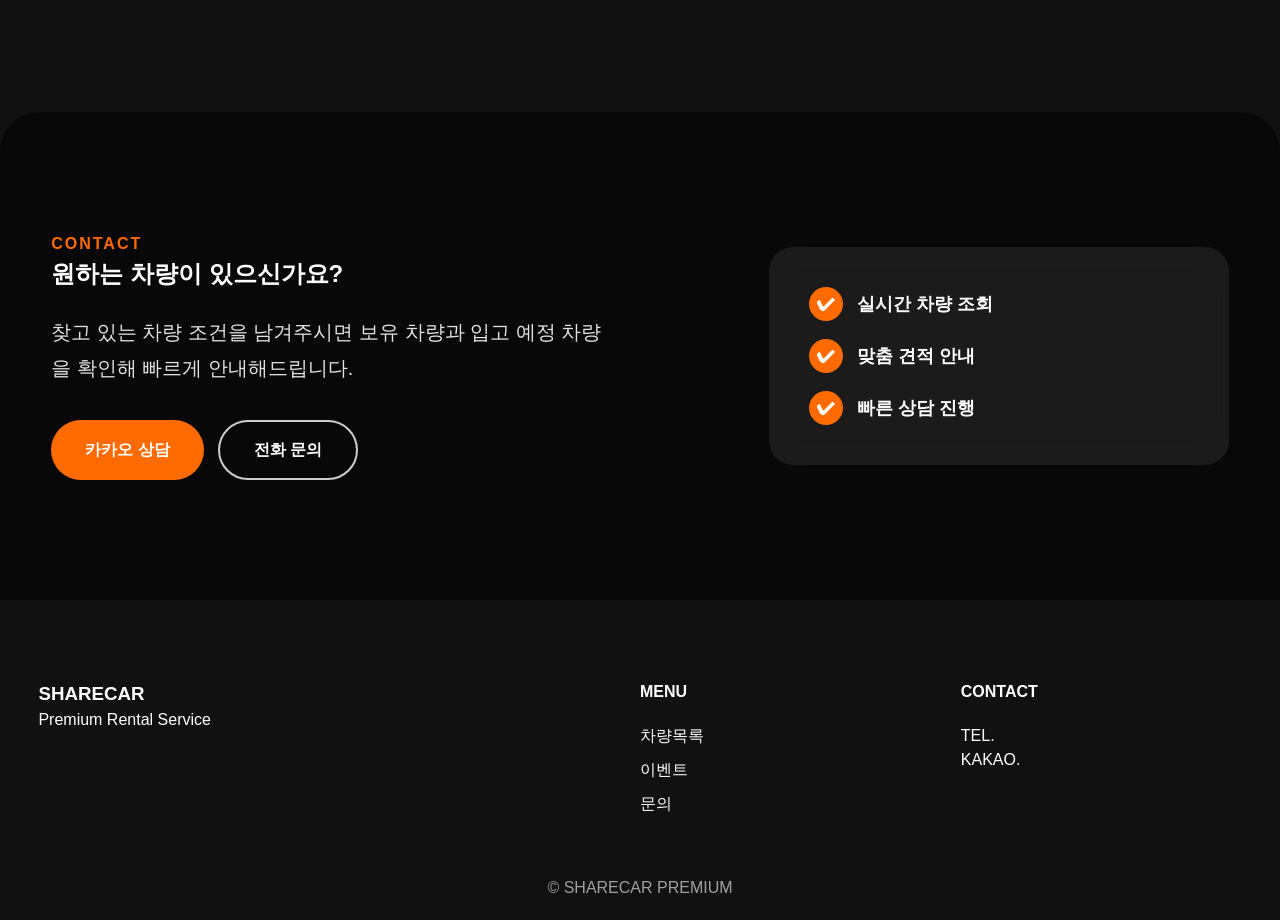
==== commit 1d0798d1: "Add files via upload" ====
--- a/index.html
+++ b/index.html
@@ -74,7 +74,7 @@
                 <li><a href="#cars">차량</a></li>
                 <li><a href="#why">WHY SHARE CAR?</a></li>
                 <li><a href="#event">이벤트</a></li>
-                <li><a href="#contact">문의</a></li>
+                <li><a href=".featured">추천차량</a></li>
 
             </ul>
 
@@ -602,7 +602,7 @@
 
 
 
-<section id="why" class="why">
+<!-- <section id="why" class="why">
 
     <div class="container why-grid">
 
@@ -648,8 +648,168 @@
 
     </div>
 
+</section> -->
+<section id="why"  class="why-sharecar">
+
+    <div class="why-header">
+
+        <span>WHY SHARECAR</span>
+
+        <h2>쉐어카를 선택하는 이유</h2>
+
+        <p>
+            필요한 순간, 원하는 차량을 더 편리하고 자유롭게 경험할 수 있도록<br>
+            쉐어카가 함께합니다.
+        </p>
+
+    </div>
+
+    <div class="why-grid">
+
+        <div class="why-card">
+
+            <div class="why-icon">
+                🚗
+            </div>
+
+            <div>
+
+                <h3>다양한 차량 선택</h3>
+
+                <p>
+                    세단부터 SUV, 프리미엄 차량까지
+                    원하는 라이프스타일에 맞는
+                    다양한 차량을 제공합니다.
+                </p>
+
+            </div>
+
+        </div>
+
+        <div class="why-card">
+
+            <div class="why-icon">
+                ✨
+            </div>
+
+            <div>
+
+                <h3>프리미엄 컨디션</h3>
+
+                <p>
+                    정기적인 관리와 점검을 통해
+                    항상 최상의 상태를 유지하는
+                    차량만 제공합니다.
+                </p>
+
+            </div>
+
+        </div>
+
+        <div class="why-card">
+
+            <div class="why-icon">
+                📅
+            </div>
+
+            <div>
+
+                <h3>유연한 이용</h3>
+
+                <p>
+                    필요한 일정과 목적에 맞춰
+                    부담 없이 이용할 수 있도록
+                    유연한 서비스를 제공합니다.
+                </p>
+
+            </div>
+
+        </div>
+
+        <div class="why-card">
+
+            <div class="why-icon">
+                🎧
+            </div>
+
+            <div>
+
+                <h3>믿을 수 있는 상담</h3>
+
+                <p>
+                    차량 선택이 어렵다면
+                    전문 상담을 통해
+                    가장 적합한 차량을 추천드립니다.
+                </p>
+
+            </div>
+
+        </div>
+
+        <div class="why-card">
+
+            <div class="why-icon">
+                ⚡
+            </div>
+
+            <div>
+
+                <h3>빠르고 간편한 진행</h3>
+
+                <p>
+                    복잡한 절차보다
+                    간편한 상담과 빠른 진행으로
+                    시간을 아껴드립니다.
+                </p>
+
+            </div>
+
+        </div>
+
+        <div class="why-card">
+
+            <div class="why-icon">
+                ⭐
+            </div>
+
+            <div>
+
+                <h3>새로운 차량 경험</h3>
+
+                <p>
+                    차량을 소유하는 것보다
+                    다양한 차량을 경험하는
+                    새로운 라이프스타일을 제안합니다.
+                </p>
+
+            </div>
+
+        </div>
+
+    </div>
+
+    <div class="why-footer">
+
+        <span></span>
+
+        <h3>
+
+            Experience
+            <strong>Beyond</strong>
+            Ownership
+
+        </h3>
+
+        <p>
+
+            차량을 소유하는 방식이 아닌,
+            필요한 순간 함께하는 새로운 경험.
+
+        </p>
+
+    </div>
+
 </section>
-
 <!-- PART2부터 차량목록 시작 -->
 
 
@@ -1001,18 +1161,184 @@
 
 
 
-
-<!-- PART4
-FAQ
-CONTACT
-FOOTER
-MODAL
-SCRIPT -->
+<!-- ===========================
+TODAY'S PICK
+=========================== -->
+
+<!-- <section class="featured-section">
+
+    <div class="section-title">
+
+        <p>TODAY'S PICK</p>
+
+        <h2>오늘의 추천 차량</h2>
+
+        <span>
+            쉐어카가 추천하는 인기 차량을 만나보세요.
+        </span>
+
+    </div>
+
+    <div class="featured-grid">
+
+        <article class="featured-card">
+
+            <div class="featured-number">01</div>
+
+            <img src="images/g80.png">
+
+            <div class="featured-content">
+
+                <h3>GENESIS G80</h3>
+
+                <p>
+                    품격 있는 비즈니스를 위한 선택
+                </p>
+
+                <ul>
+
+                    <li>5인승</li>
+
+                    <li>가솔린</li>
+
+                    <li>오토</li>
+
+                </ul>
+
+                <a href="#">차량 보기 →</a>
+
+            </div>
+
+        </article>
+
+
+
+
+
+        <article class="featured-card">
+
+            <div class="featured-number">02</div>
+
+            <img src="images/gv80.png">
+
+            <div class="featured-content">
+
+                <h3>GENESIS GV80</h3>
+
+                <p>
+                    넓은 공간과 여유로운 드라이빙
+                </p>
+
+                <ul>
+
+                    <li>7인승</li>
+
+                    <li>디젤</li>
+
+                    <li>오토</li>
+
+                </ul>
+
+                <a href="#">차량 보기 →</a>
+
+            </div>
+
+        </article>
+
+
+
+
+
+        <article class="featured-card">
+
+            <div class="featured-number">03</div>
+
+            <img src="images/bmw.png">
+
+            <div class="featured-content">
+
+                <h3>BMW 530i</h3>
+
+                <p>
+                    프리미엄 세단의 정석
+                </p>
+
+                <ul>
+
+                    <li>5인승</li>
+
+                    <li>가솔린</li>
+
+                    <li>오토</li>
+
+                </ul>
+
+                <a href="#">차량 보기 →</a>
+
+            </div>
+
+        </article>
+
+    </div>
+
+
+
+
+
+    <div class="featured-bottom">
+
+        <div>
+
+            <h3>원하는 차량이 따로 있으신가요?</h3>
+
+            <p>
+                상담을 통해 고객님의 일정과 목적에 맞는 차량을
+                추천해드립니다.
+            </p>
+
+        </div>
+
+        <a href="#contact" class="btn btn-primary">
+
+            상담 문의하기
+
+        </a>
+
+    </div>
+
+</section> -->
+
+
+<section id="featured" class="featured-section">
+
+    <div class="section-title">
+
+        <p>TODAY'S PICK</p>
+
+        <h2>오늘의 추천 차량</h2>
+
+        <span>
+            쉐어카가 추천하는 인기 차량을 만나보세요.
+        </span>
+
+    </div>
+
+
+    <div id="featured-list" class="featured-grid">
+
+    </div>
+
+</section>
+
+
+
+
+
 <!-- ===========================================================
 FAQ
 =========================================================== -->
 
-<section id="faq" class="faq-section">
+<!-- <section id="faq" class="faq-section">
 
     <div class="section-title">
 
@@ -1089,7 +1415,7 @@
 
     </div>
 
-</section>
+</section> -->
 
 
 <!-- ===========================================================
@@ -1378,6 +1704,34 @@
 
 <script src="js/main.js"></script>
 
+
+
+<!-- Floating Buttons -->
+
+<div class="floating-menu">
+
+    <a href="tel:010-0000-0000" class="floating-btn phone">
+        ☎
+        <span>전화</span>
+    </a>
+
+    <a href="#" class="floating-btn kakao">
+        💬
+        <span>카카오톡</span>
+    </a>
+
+    <a href="BLOG_LINK" class="floating-btn blog" target="_blank">
+        📝
+        <span>블로그</span>
+    </a>
+
+    <a href="CAFE_LINK" class="floating-btn cafe" target="_blank">
+        ☕
+        <span>카페</span>
+    </a>
+
+</div>
+
 </body>
 
 </html>
--- a/css/layout.css
+++ b/css/layout.css
@@ -698,7 +698,7 @@
 }
 
 /* ---------------- WHY ---------------- */
-
+/* 
 .why{
 
     position:relative;
@@ -747,8 +747,174 @@
 
     transform:scale(1.05);
 
-}
-
+} */
+.why-sharecar{
+
+    background:#0f0f0f;
+
+    padding:140px 0;
+
+}
+
+.why-header{
+
+    text-align:center;
+
+    margin-bottom:80px;
+
+}
+
+.why-header span{
+
+    color:#ff6a00;
+
+    font-weight:700;
+
+    letter-spacing:3px;
+
+}
+
+.why-header h2{
+
+    color:#fff;
+
+    font-size:60px;
+
+    margin:18px 0;
+
+}
+
+.why-header p{
+
+    color:#bfbfbf;
+
+    line-height:1.8;
+
+}
+
+.why-grid{
+
+    width:min(1400px,92%);
+
+    margin:auto;
+
+    display:grid;
+
+    grid-template-columns:repeat(3,1fr);
+
+    gap:28px;
+
+}
+
+.why-card{
+
+    background:#fff;
+
+    border-radius:22px;
+
+    padding:42px;
+
+    display:flex;
+
+    align-items:center;
+
+    gap:28px;
+
+    transition:.35s;
+
+}
+
+.why-card:hover{
+
+    transform:translateY(-12px);
+
+    box-shadow:0 35px 70px rgba(0,0,0,.25);
+
+}
+
+.why-icon{
+
+    width:90px;
+
+    height:90px;
+
+    border-radius:50%;
+
+    background:#fff4ec;
+
+    display:flex;
+
+    align-items:center;
+
+    justify-content:center;
+
+    font-size:42px;
+
+    color:#ff6a00;
+
+    flex-shrink:0;
+
+}
+
+.why-card h3{
+
+    font-size:31px;
+
+    margin-bottom:12px;
+
+}
+
+.why-card p{
+
+    color:#666;
+
+    line-height:1.8;
+
+}
+
+.why-footer{
+
+    text-align:center;
+
+    margin-top:120px;
+
+}
+
+.why-footer span{
+
+    display:block;
+
+    width:60px;
+
+    height:3px;
+
+    background:#ff6a00;
+
+    margin:auto auto 28px;
+
+}
+
+.why-footer h3{
+
+    font-size:58px;
+
+    color:#ffffff;
+
+}
+
+.why-footer strong{
+
+    color:#ff6a00;
+
+}
+
+.why-footer p{
+
+    color:#666;
+
+    margin-top:20px;
+
+}
 /* ---------------- SERVICE ---------------- */
 
 .service-section{
@@ -1187,4 +1353,326 @@
 
     }
 
+}
+
+/* ==========================
+   Floating Menu
+========================== */
+
+.floating-menu{
+
+    position:fixed;
+
+    right:35px;
+
+    bottom:40px;
+
+    display:flex;
+
+    flex-direction:column;
+
+    gap:14px;
+
+    z-index:9999;
+
+}
+
+.floating-btn{
+
+    width:68px;
+
+    height:68px;
+
+    border-radius:50%;
+
+    display:flex;
+
+    flex-direction:column;
+
+    justify-content:center;
+
+    align-items:center;
+
+    text-decoration:none;
+
+    color:#fff;
+
+    font-size:24px;
+
+    box-shadow:
+
+        0 15px 35px rgba(0,0,0,.2);
+
+    transition:.35s;
+
+}
+
+.floating-btn:hover{
+
+    transform:
+
+        translateY(-5px)
+
+        scale(1.08);
+
+}
+
+.floating-btn span{
+
+    font-size:11px;
+
+    margin-top:4px;
+
+    font-weight:600;
+
+}
+
+.phone{
+
+    background:#111;
+
+}
+
+.kakao{
+
+    background:#FEE500;
+
+    color:#111;
+
+}
+
+.blog{
+
+    background:#03C75A;
+
+}
+
+.cafe{
+
+    background:#2DB400;
+
+}
+
+/*==========================
+Featured
+==========================*/
+
+.featured-section{
+
+    padding:150px 0;
+
+    background:#111;
+
+}
+
+.featured-section .section-title{
+
+    text-align:center;
+
+    color:#fff;
+
+    margin-bottom:80px;
+
+}
+
+.featured-section .section-title p{
+
+    color:#ff6b00;
+
+    letter-spacing:6px;
+
+    margin-bottom:15px;
+
+}
+
+.featured-section .section-title h2{
+
+    font-size:56px;
+
+    margin-bottom:20px;
+
+}
+
+.featured-section .section-title span{
+
+    color:#bdbdbd;
+
+}
+.featured-grid{
+
+    width:min(1400px,92%);
+
+    margin:auto;
+
+    display:grid;
+
+    grid-template-columns:repeat(3,1fr);
+
+    gap:35px;
+
+}
+.featured-card{
+
+    background:#1b1b1b;
+
+    border-radius:28px;
+
+    overflow:hidden;
+
+    transition:.4s;
+
+    position:relative;
+
+}
+
+.featured-card:hover{
+
+    transform:translateY(-12px);
+
+}
+.featured-card img{
+
+    width:100%;
+
+    height:320px;
+
+    object-fit:cover;
+
+    transition:.5s;
+
+}
+
+.featured-card:hover img{
+
+    transform:scale(1.05);
+
+}
+
+.featured-number{
+
+    position:absolute;
+
+    left:20px;
+
+    top:20px;
+
+    width:56px;
+
+    height:56px;
+
+    background:#ff6b00;
+
+    color:#fff;
+
+    display:flex;
+
+    justify-content:center;
+
+    align-items:center;
+
+    border-radius:12px;
+
+    font-weight:700;
+
+}
+.featured-content{
+
+    padding:35px;
+
+    color:#fff;
+
+}
+
+.featured-content h3{
+
+    font-size:32px;
+
+    margin-bottom:12px;
+
+}
+.featured-content p{
+
+    color:#bfbfbf;
+
+    line-height:1.7;
+
+    margin-bottom:30px;
+
+}
+
+.featured-content ul{
+
+    display:flex;
+
+    justify-content:space-between;
+
+    list-style:none;
+
+    padding:25px 0;
+
+    margin-bottom:30px;
+
+    border-top:1px solid #333;
+
+    border-bottom:1px solid #333;
+
+}
+
+.featured-content li{
+
+    color:#d5d5d5;
+
+}
+.featured-content a{
+
+    color:#ff6b00;
+
+    font-weight:700;
+
+    text-decoration:none;
+
+}
+.featured-bottom{
+
+    width:min(1400px,92%);
+
+    margin:70px auto 0;
+
+    background:#181818;
+
+    border-radius:22px;
+
+    padding:40px;
+
+    display:flex;
+
+    justify-content:space-between;
+
+    align-items:center;
+
+    color: #fff;
+
+}
+
+
+@media(max-width:768px){
+
+.floating-menu{
+
+    right:18px;
+
+    bottom:20px;
+
+}
+
+.floating-btn{
+
+    width:58px;
+
+    height:58px;
+
+    font-size:20px;
+
+}
+
 }
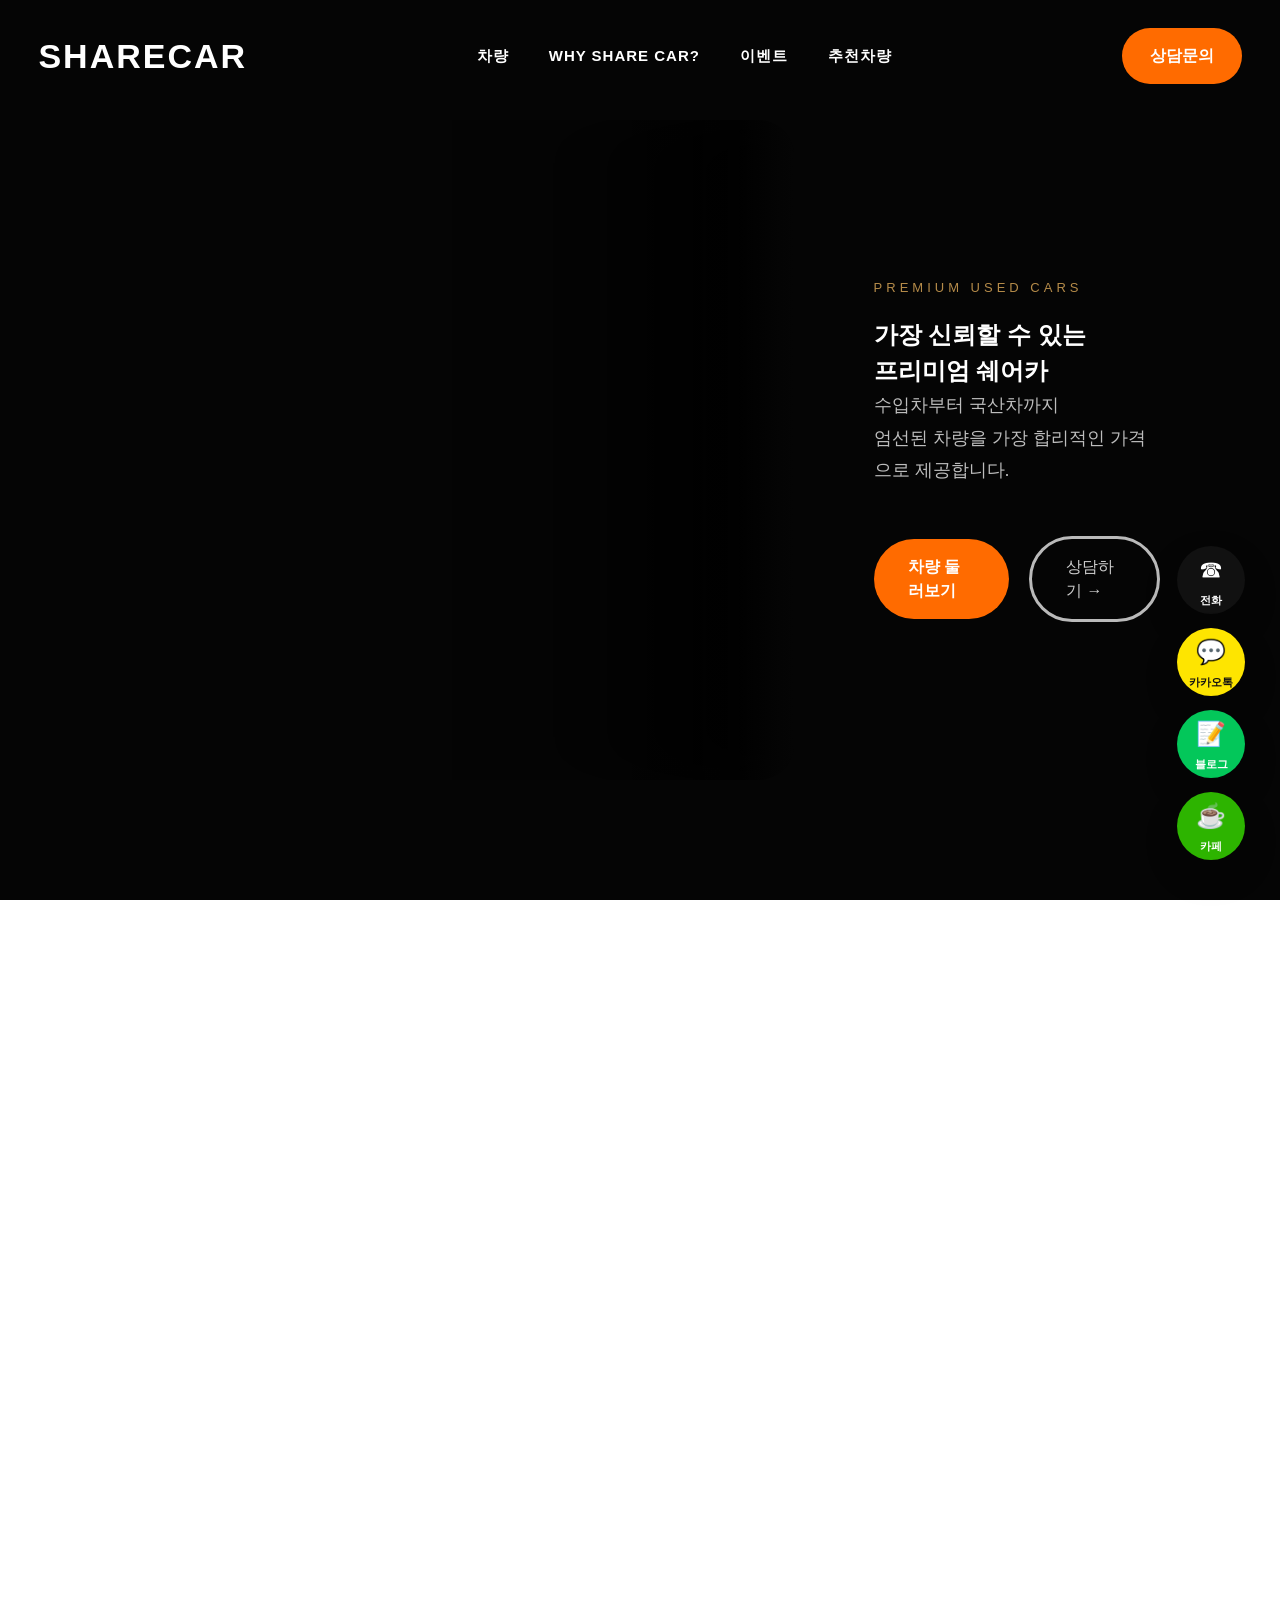
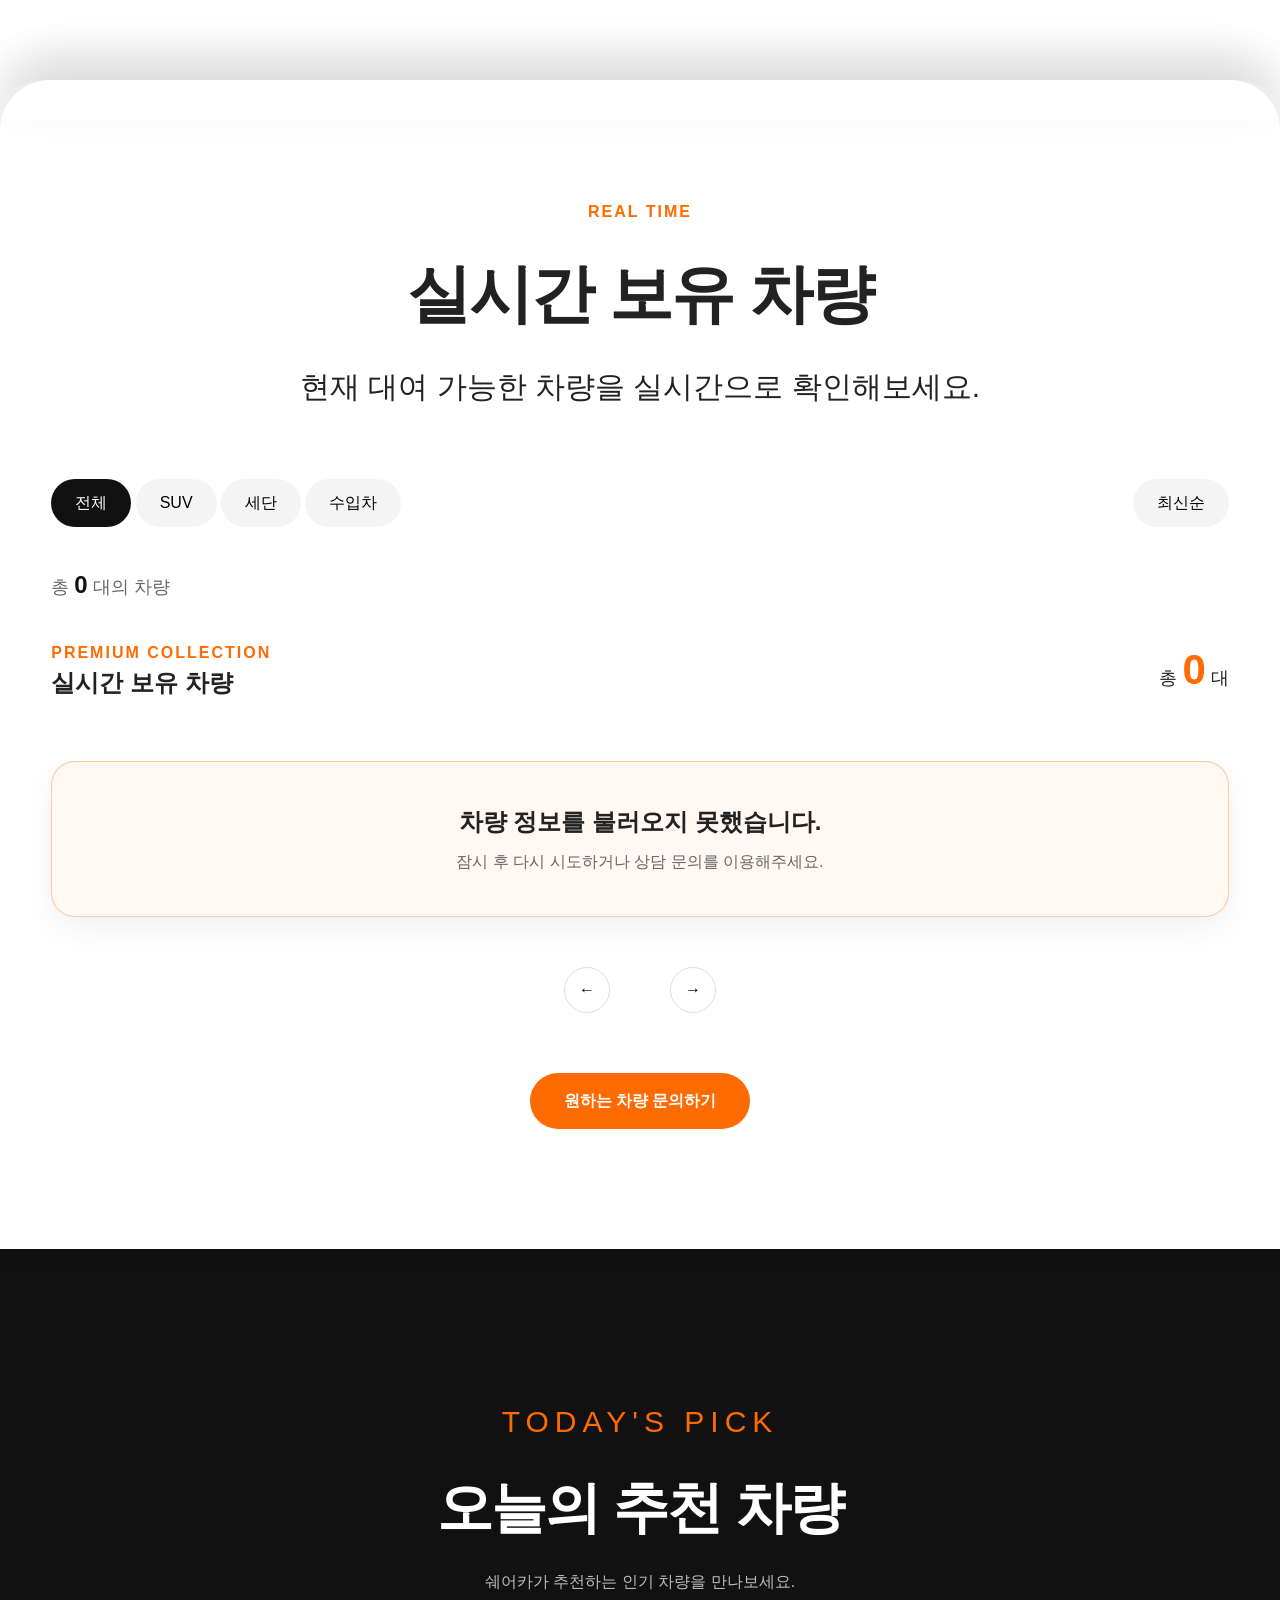
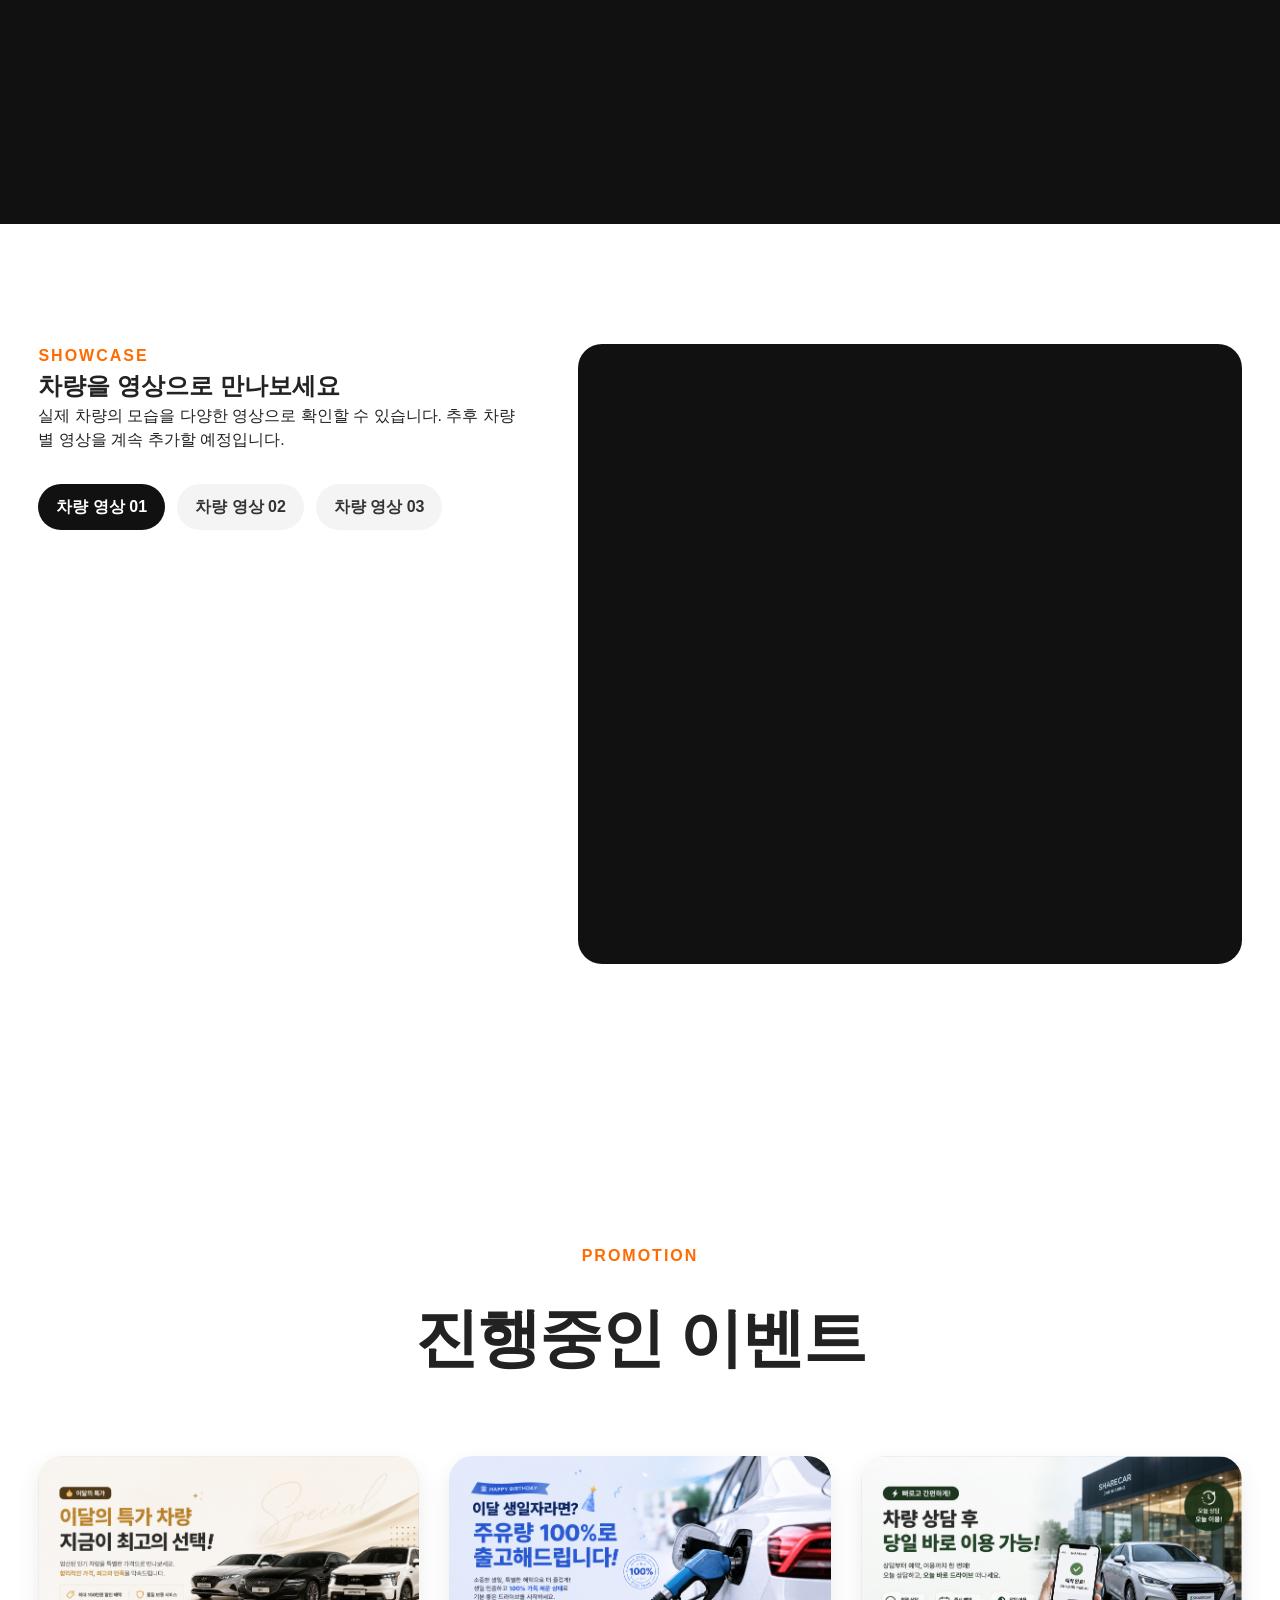
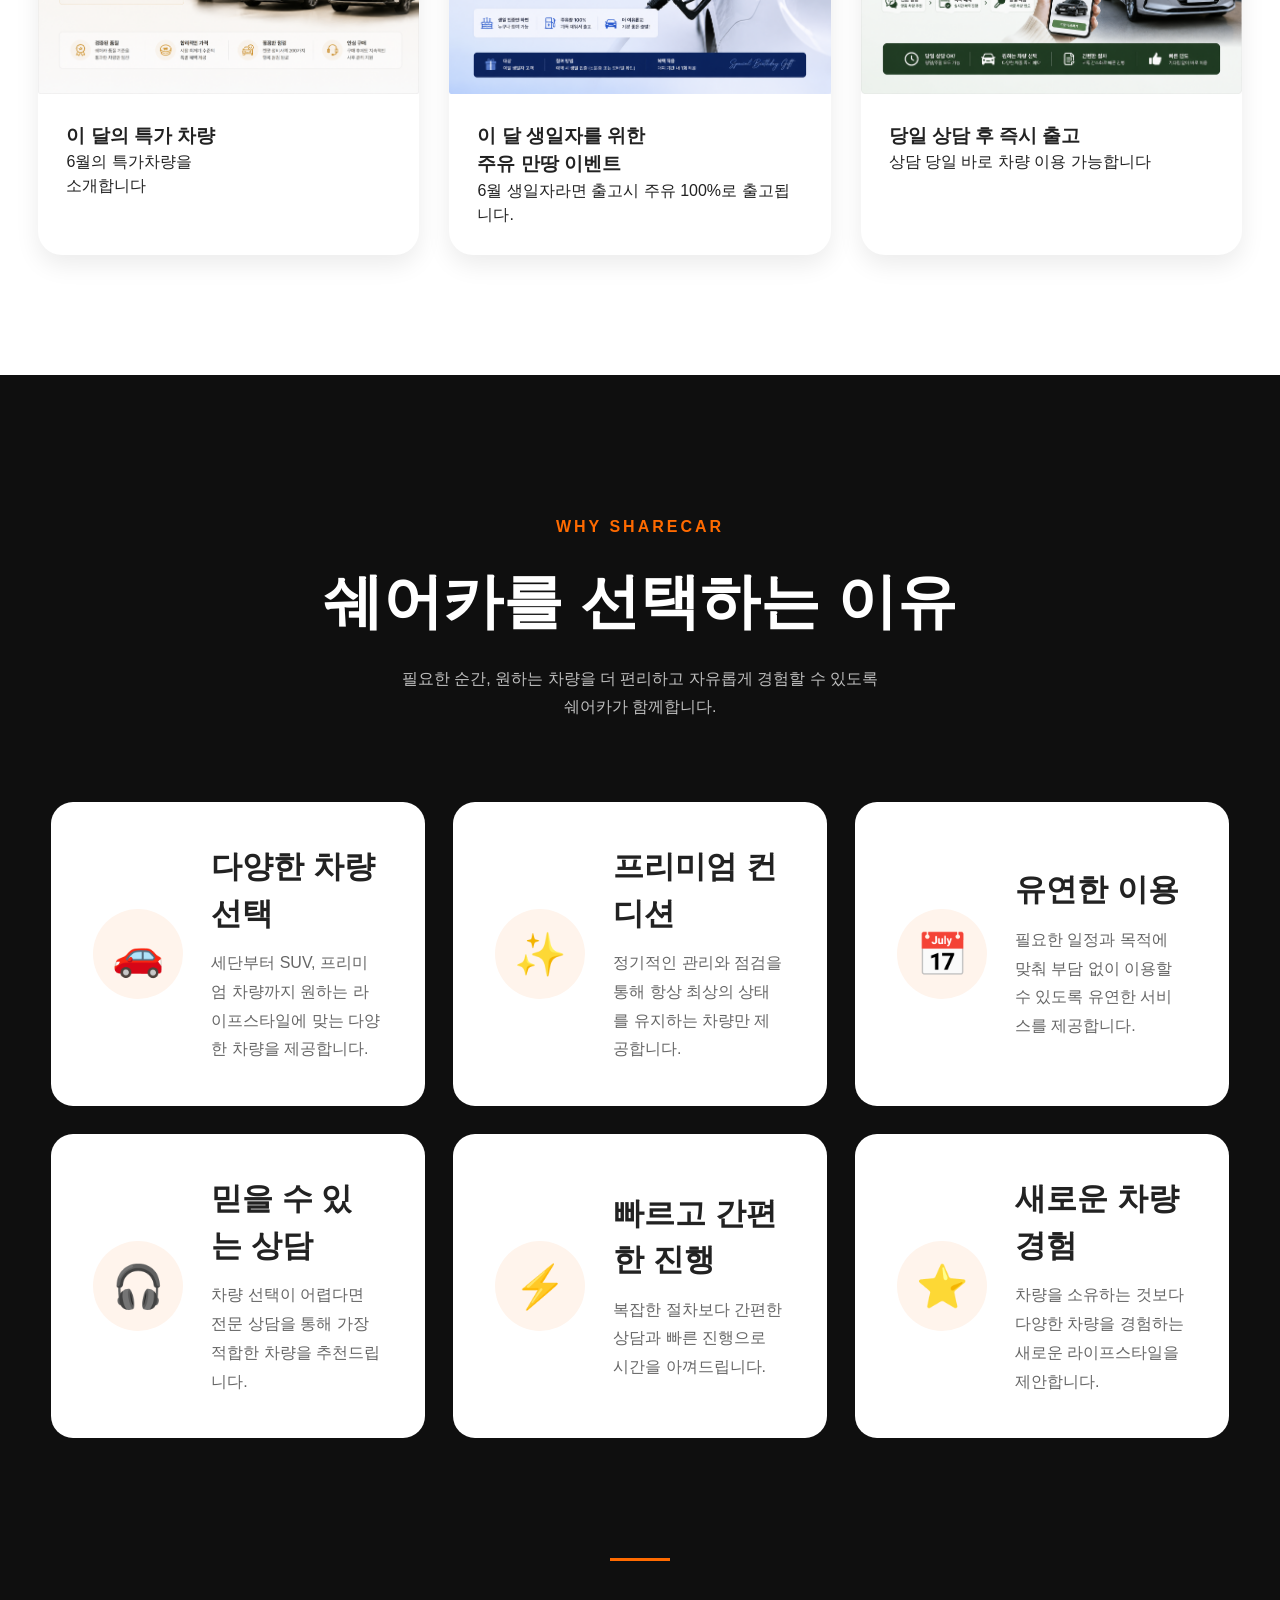
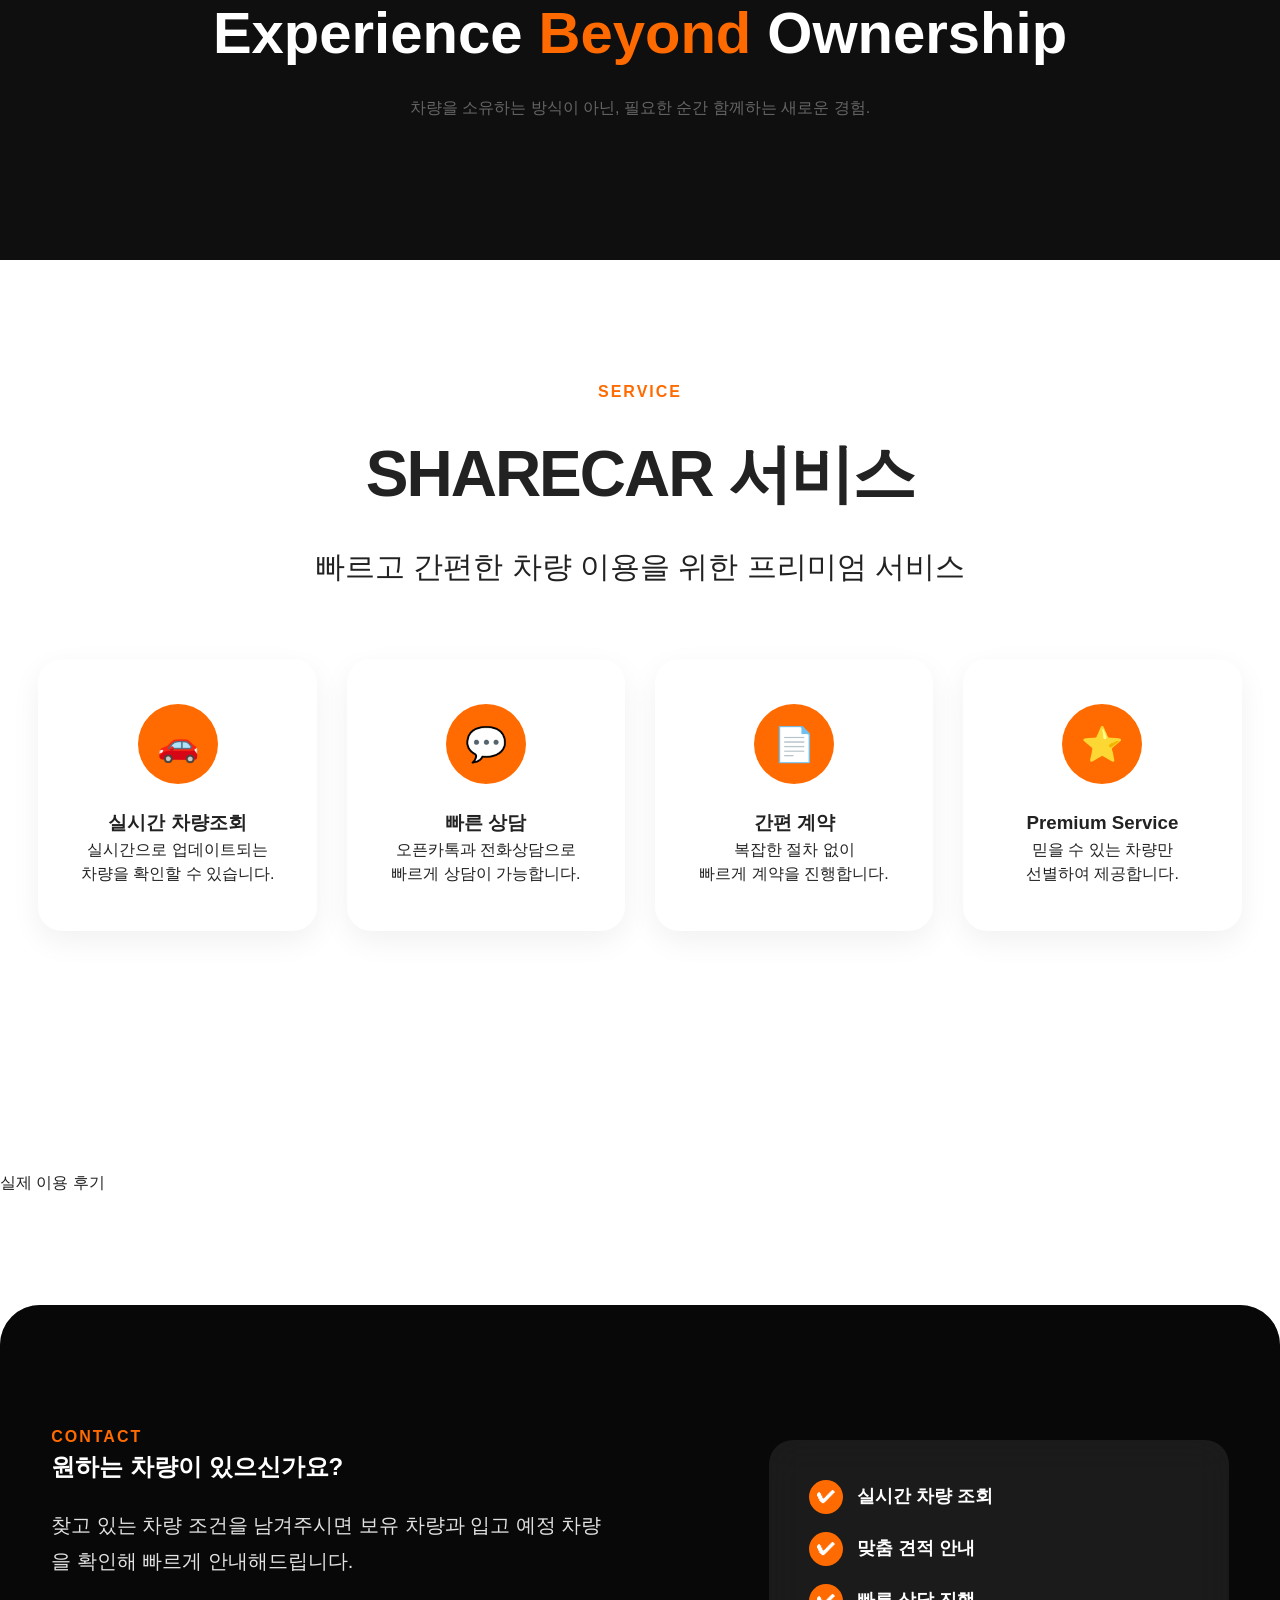
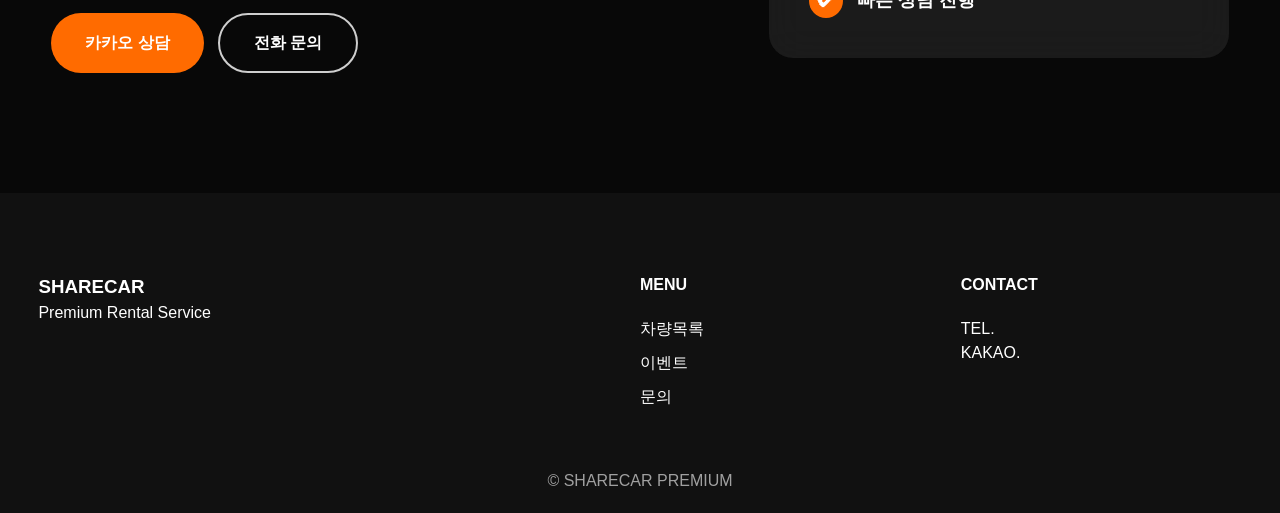
==== commit f579c310: "Add files via upload" ====
--- a/index.html
+++ b/index.html
@@ -21,6 +21,7 @@
 <link rel="stylesheet" href="css/components.css">
 <link rel="stylesheet" href="css/animation.css">
 <link rel="stylesheet" href="css/responsive.css">
+<link rel="stylesheet" href="css/review.css">
 
 <link rel="preconnect" href="https://fonts.googleapis.com">
 <link rel="preconnect" href="https://fonts.gstatic.com" crossorigin>
@@ -74,7 +75,7 @@
                 <li><a href="#cars">차량</a></li>
                 <li><a href="#why">WHY SHARE CAR?</a></li>
                 <li><a href="#event">이벤트</a></li>
-                <li><a href=".featured">추천차량</a></li>
+                <li><a href="#featured">추천차량</a></li>
 
             </ul>
 
@@ -385,6 +386,28 @@
 </section>
 
 <!-- ======================================================= -->
+
+<section id="featured" class="featured-section">
+
+    <div class="section-title">
+
+        <p>TODAY'S PICK</p>
+
+        <h2>오늘의 추천 차량</h2>
+
+        <span>
+            쉐어카가 추천하는 인기 차량을 만나보세요.
+        </span>
+
+    </div>
+
+
+    <div id="featured-list" class="featured-grid">
+
+    </div>
+
+</section>
+
 <!-- ===========================================================
 VIDEO SECTION
 =========================================================== -->
@@ -1078,87 +1101,161 @@
 
 </section> -->
 
-<section class="reviews">
-
-    <div class="section-title">
-        <p>REAL CUSTOMER REVIEW</p>
-        <h2>실제 이용 후기</h2>
-    </div>
+<!-- <section class="reviews">
+
+    <div class="reviews-bg"></div>
+
+    <div class="reviews-overlay"></div>
+
+    <div class="reviews-header">
+
+        <span class="reviews-label">
+            REAL CUSTOMER REVIEW
+        </span>
+
+        <h2>
+
+            실제 이용 후기
+
+        </h2>
+
+        <p>
+
+            쉐어카를 선택한 고객들의
+            진솔한 후기를 만나보세요.
+
+        </p>
+
+        <div class="reviews-count">
+
+            <span>👥</span>
+
+            <strong>2,300+</strong>
+
+            <small>CUSTOMER REVIEWS</small>
+
+        </div>
+
+    </div>
+
 
     <div class="review-slider">
 
+        <button class="review-arrow prev">
+
+            ←
+
+        </button>
+
+
         <div class="review-track">
 
-            <!-- 첫번째 세트 -->
-
-            <div class="review-card">
-                ⭐⭐⭐⭐⭐
-                <p>차량 상태가 정말 좋았고 상담도 친절했습니다.</p>
-                <span>김○○ 고객</span>
-            </div>
-
-            <div class="review-card">
-                ⭐⭐⭐⭐⭐
-                <p>사진 그대로라 믿고 계약했습니다.</p>
-                <span>이○○ 고객</span>
-            </div>
-
-            <div class="review-card">
-                ⭐⭐⭐⭐⭐
-                <p>당일 출고가 가능해서 정말 만족했습니다.</p>
-                <span>박○○ 고객</span>
-            </div>
-
-            <div class="review-card">
-                ⭐⭐⭐⭐⭐
-                <p>허위매물 없이 원하는 차량을 바로 찾았습니다.</p>
-                <span>최○○ 고객</span>
-            </div>
-
-            <div class="review-card">
-                ⭐⭐⭐⭐⭐
-                <p>차량 설명이 상세해서 신뢰가 갔습니다.</p>
-                <span>정○○ 고객</span>
-            </div>
-
-            <div class="review-card">
-                ⭐⭐⭐⭐⭐
-                <p>계약 절차가 생각보다 훨씬 간단했습니다.</p>
-                <span>윤○○ 고객</span>
-            </div>
-
-            <div class="review-card">
-                ⭐⭐⭐⭐⭐
-                <p>첫 중고차 구매였는데 안심하고 진행했습니다.</p>
-                <span>한○○ 고객</span>
-            </div>
-
-            <div class="review-card">
-                ⭐⭐⭐⭐⭐
-                <p>차량 컨디션이 기대 이상이었습니다.</p>
-                <span>서○○ 고객</span>
-            </div>
-
-            <div class="review-card">
-                ⭐⭐⭐⭐⭐
-                <p>가격도 만족스럽고 차량도 만족합니다.</p>
-                <span>임○○ 고객</span>
-            </div>
-
-            <div class="review-card">
-                ⭐⭐⭐⭐⭐
-                <p>다음 차량도 쉐어카에서 구매하려고 합니다.</p>
-                <span>오○○ 고객</span>
-            </div>
-
-            <!-- 동일한 카드 한 번 더 복붙 -->
-
-        </div>
+            <article class="review-card active">
+
+                <div class="review-stars">
+
+                    ★★★★★
+
+                </div>
+
+                <div class="quote-left">
+
+                    ❝
+
+                </div>
+
+                <p class="review-text">
+
+                    사진보다 차량 상태가 훨씬 좋았습니다.<br>
+
+                    상담도 정말 친절했고
+
+                    다음에도 이용하고 싶습니다.
+
+                </p>
+
+                <div class="quote-right">
+
+                    ❞
+
+                </div>
+
+                <div class="review-footer">
+
+                    <div class="review-user">
+
+                        <div class="avatar">
+
+                            👤
+
+                        </div>
+
+                        <div>
+
+                            <strong>
+
+                                김○○ 고객
+
+                            </strong>
+
+                            <span>
+
+                                2026.06.20 이용
+
+                            </span>
+
+                        </div>
+
+                    </div>
+
+                    <div class="verified">
+
+                        ✓ Verified Review
+
+                    </div>
+
+                </div>
+
+            </article>
+
+        </div>
+
+
+        <button class="review-arrow next">
+
+            →
+
+        </button>
+
+    </div>
+
+    <div class="review-dots">
+
+        <span class="active"></span>
+
+        <span></span>
+
+        <span></span>
+
+        <span></span>
+
+    </div>
+
+</section> -->
+
+<section class="review-section">
+
+    <div class="review-title">
+        실제 이용 후기
+    </div>
+
+    <div class="review-slider">
+
+        <div class="review-track"></div>
 
     </div>
 
 </section>
-
 
 
 <!-- ===========================
@@ -1309,26 +1406,6 @@
 </section> -->
 
 
-<section id="featured" class="featured-section">
-
-    <div class="section-title">
-
-        <p>TODAY'S PICK</p>
-
-        <h2>오늘의 추천 차량</h2>
-
-        <span>
-            쉐어카가 추천하는 인기 차량을 만나보세요.
-        </span>
-
-    </div>
-
-
-    <div id="featured-list" class="featured-grid">
-
-    </div>
-
-</section>
 
 
 
@@ -1704,6 +1781,8 @@
 
 <script src="js/main.js"></script>
 
+<script src="js/review.js"></script>
+
 
 
 <!-- Floating Buttons -->
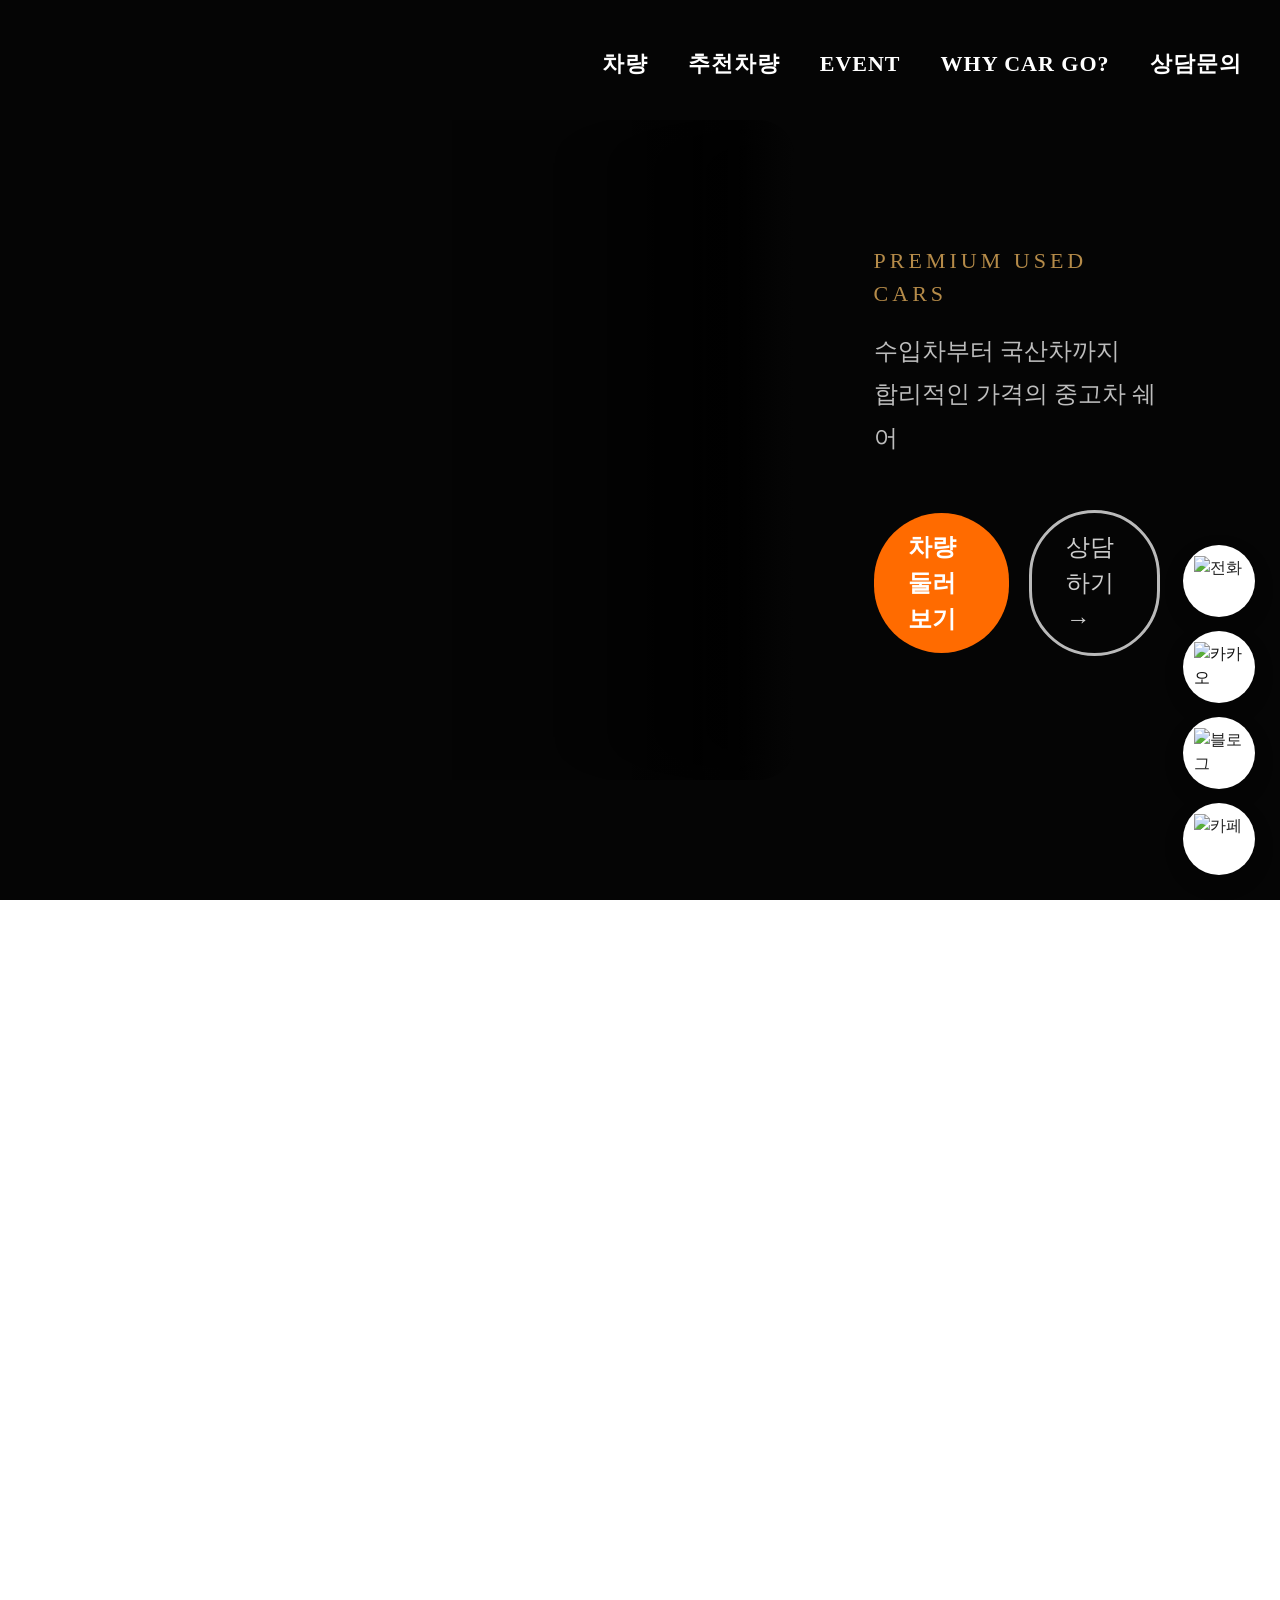
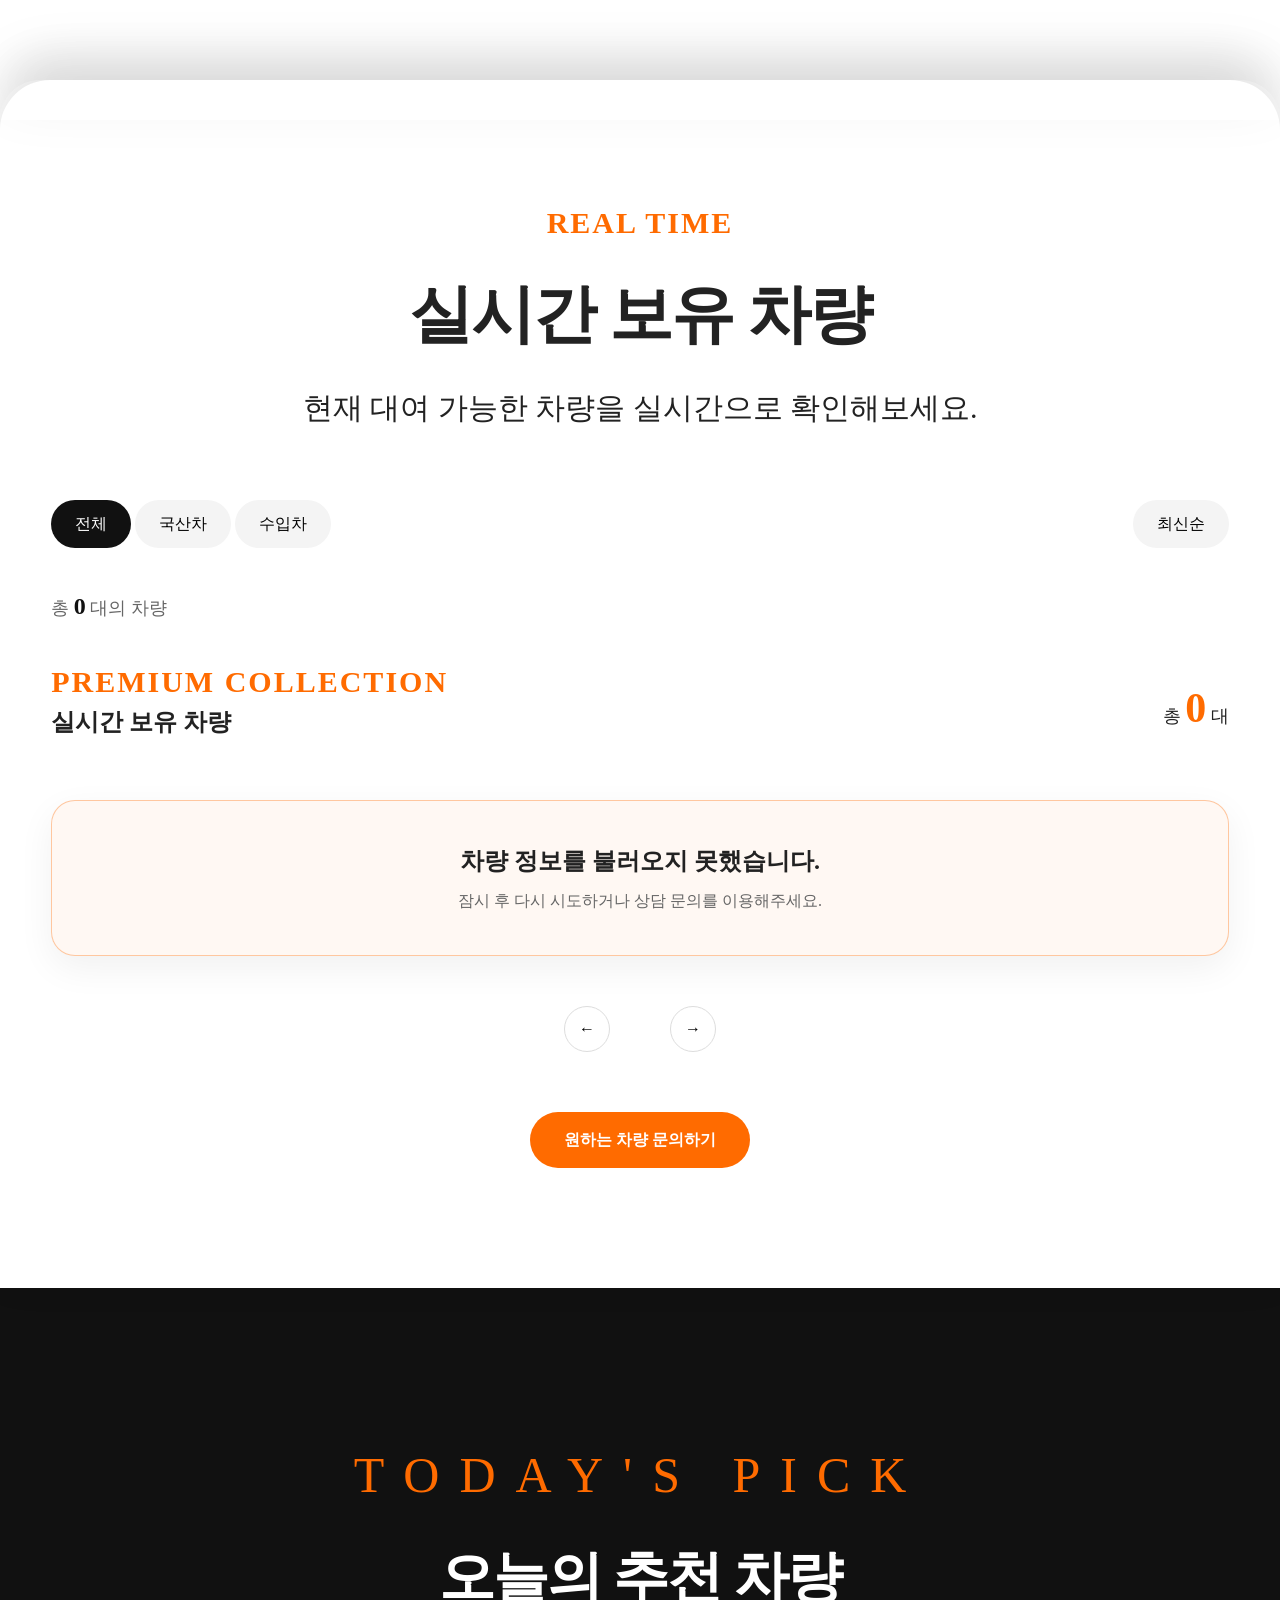
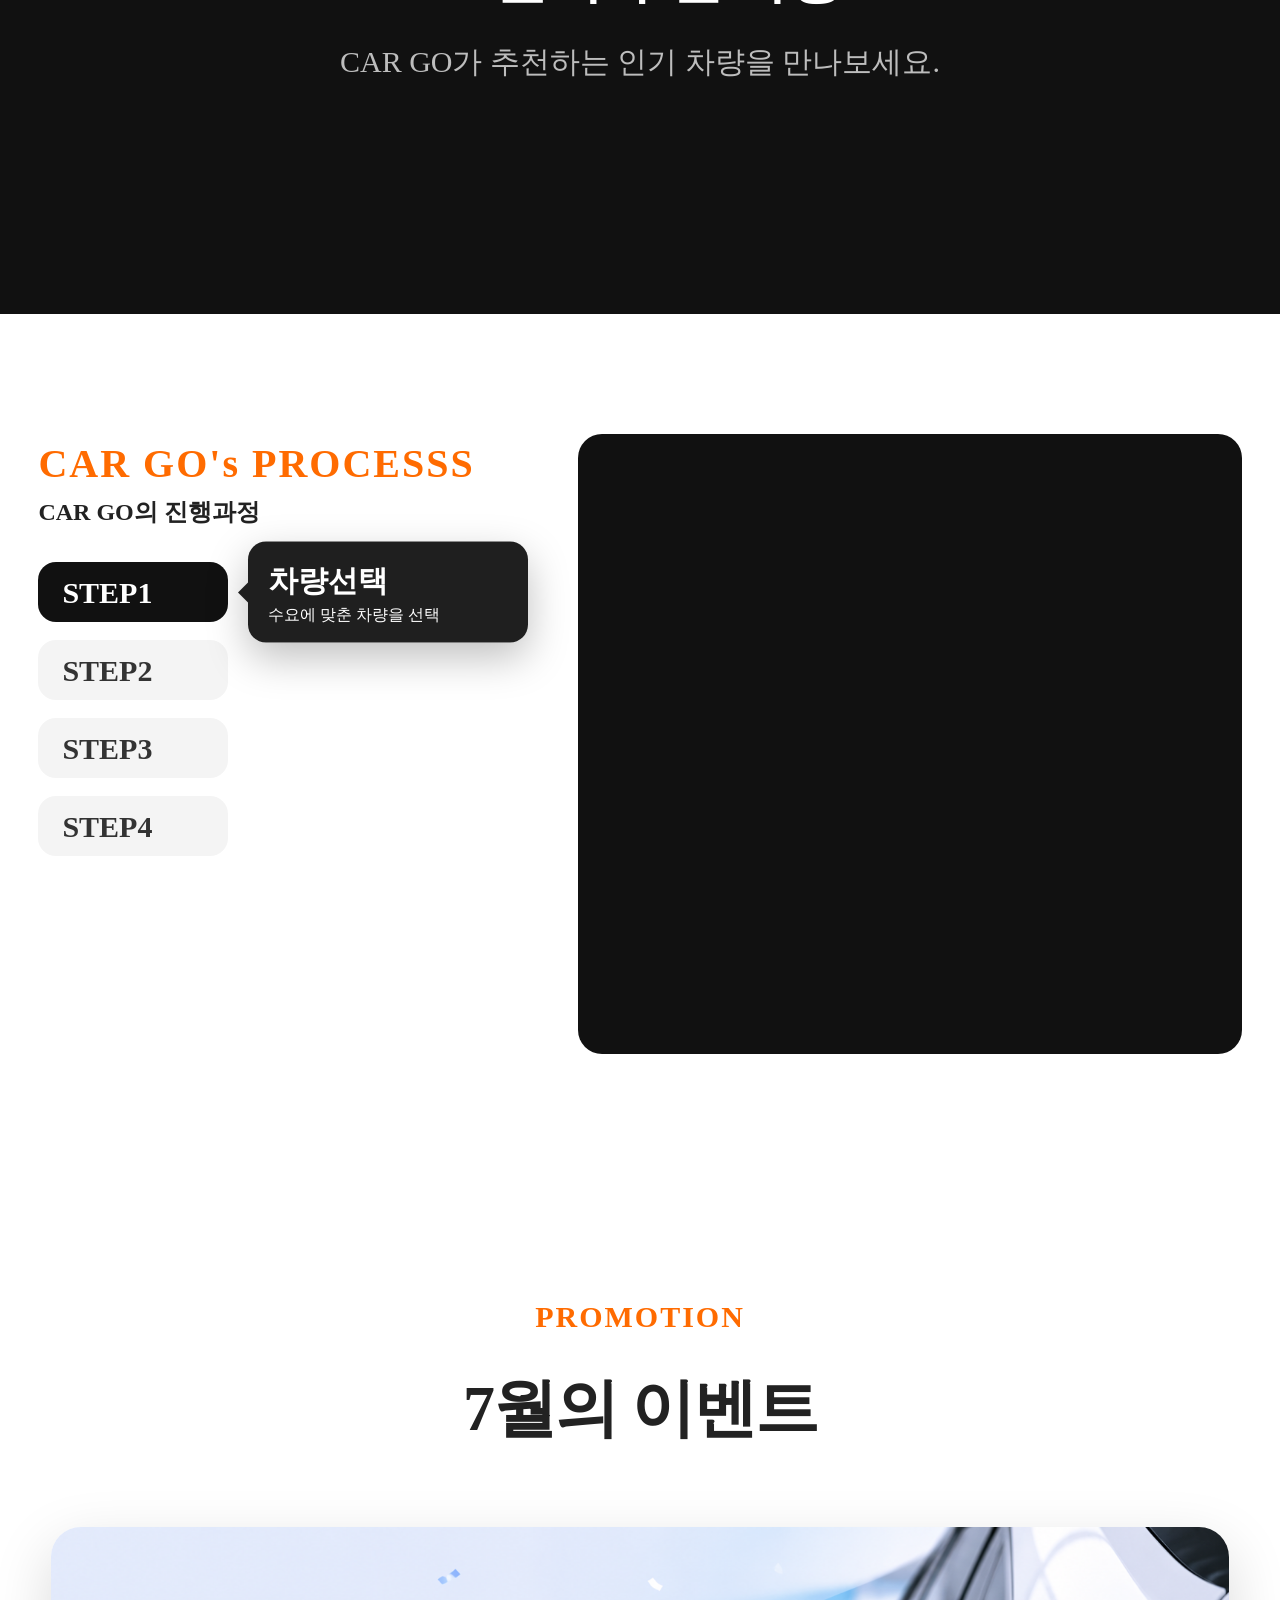
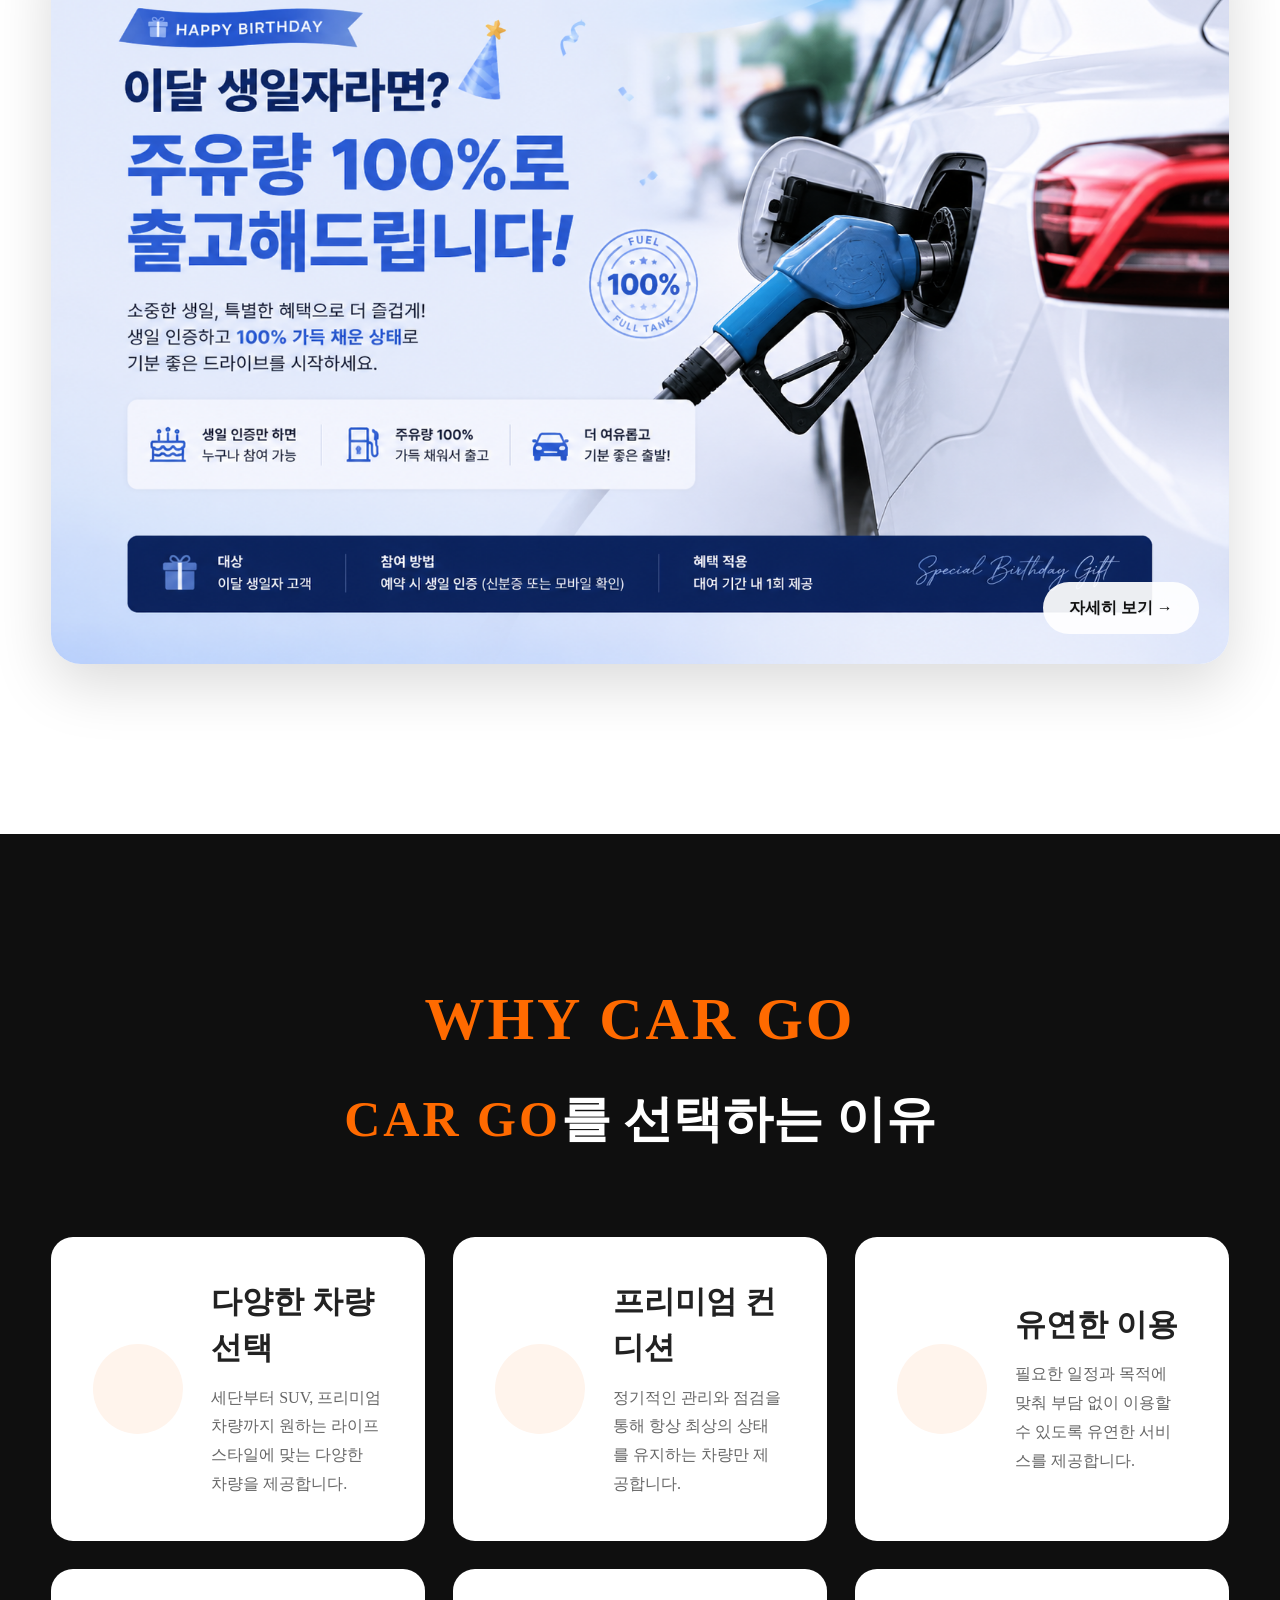
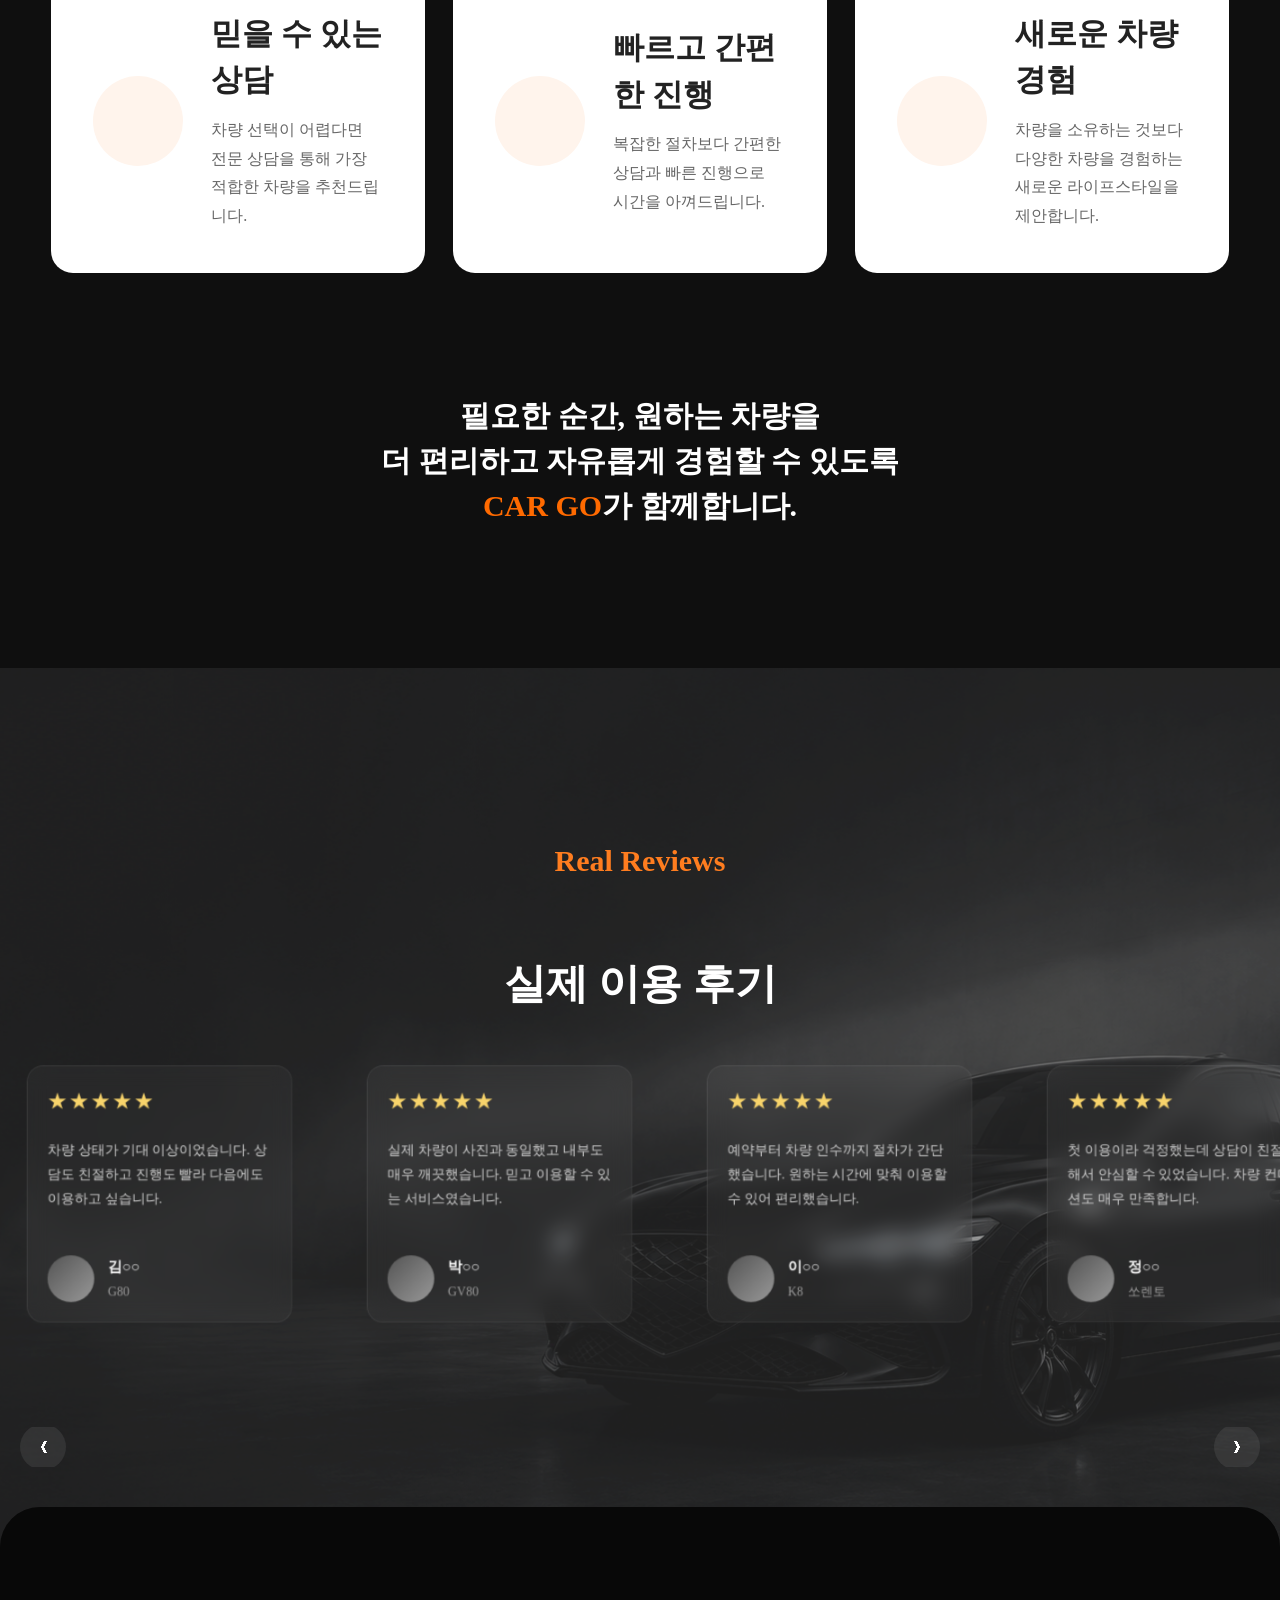
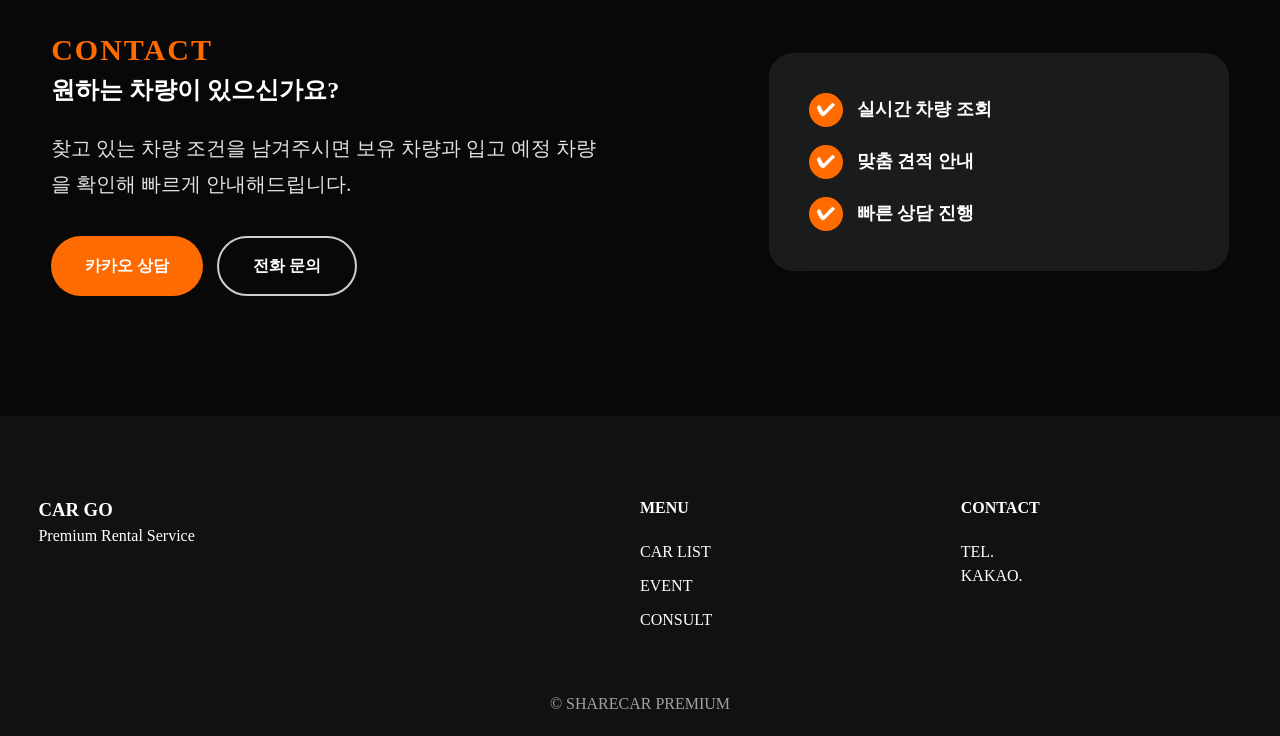
==== commit da59e4ae: "Add files via upload" ====
--- a/index.html
+++ b/index.html
@@ -14,7 +14,7 @@
 <meta name="twitter:title" content="ShareCar Premium | 실시간 프리미엄 차량 상담">
 <meta name="twitter:description" content="원하는 차량을 빠르게 찾고 상담까지 한 번에 진행하세요.">
 <meta name="twitter:image" content="image/car_kakao-001.png">
-<title>ShareCar Premium | 실시간 프리미엄 차량 상담</title>
+<title>Premium ShareCar CAR GO | 프리미엄 쉐어카 전문 CAR Go</title>
 
 <link rel="stylesheet" href="css/base.css">
 <link rel="stylesheet" href="css/layout.css">
@@ -26,6 +26,14 @@
 <link rel="preconnect" href="https://fonts.googleapis.com">
 <link rel="preconnect" href="https://fonts.gstatic.com" crossorigin>
 <link href="https://fonts.googleapis.com/css2?family=Pretendard:wght@300;400;500;600;700;800&display=swap" rel="stylesheet">
+
+
+<link
+rel="stylesheet"
+href="https://cdn.jsdelivr.net/npm/swiper@11/swiper-bundle.min.css"
+/>
+
+
 <script type="application/ld+json">
 {
     "@context": "https://schema.org",
@@ -64,18 +72,23 @@
 
     <div class="container">
 
-        <a href="#" class="logo" aria-label="ShareCar 홈으로 이동">
-            SHARECAR
-        </a>
+<a href="#" class="logo" aria-label="CAR Go 홈으로 이동">
+
+    <img
+        src="assets/image/logo.png"
+        alt="CAR Go Logo">
+
+</a>
 
         <nav class="nav" id="primary-navigation" aria-label="주요 메뉴">
 
             <ul>
 
                 <li><a href="#cars">차량</a></li>
-                <li><a href="#why">WHY SHARE CAR?</a></li>
-                <li><a href="#event">이벤트</a></li>
                 <li><a href="#featured">추천차량</a></li>
+                <li><a href="#event">EVENT</a></li>
+                <li><a href="#why">WHY CAR GO?</a></li>
+                <li><a href="#contact">상담문의</a></li>
 
             </ul>
 
@@ -90,9 +103,6 @@
 ☰
 
 </button>
-        <a href="#contact" class="header-btn">
-            상담문의
-        </a>
 
     </div>
 
@@ -124,18 +134,23 @@
 
     <div class="hero-content">
 
+        <!-- <span class="hero-subtitle">
+            PREMIUM USED CARS
+        </span> -->
+
+        <h1>
+            <!-- 가장 신뢰할 수 있는<br>
+            프리미엄 쉐어카 <span>CAR Go</span> -->
+            <img src="assets/image/logo.png" alt="">
+        </h1>
+
         <span class="hero-subtitle">
             PREMIUM USED CARS
         </span>
 
-        <h1>
-            가장 신뢰할 수 있는<br>
-            프리미엄 쉐어카
-        </h1>
-
         <p>
             수입차부터 국산차까지<br>
-            엄선된 차량을 가장 합리적인 가격으로 제공합니다.
+            합리적인 가격의 중고차 쉐어
         </p>
 
         <div class="hero-buttons">
@@ -153,87 +168,6 @@
     </div>
 
 </section></div>
-
-
-<!-- <section class="hero" aria-labelledby="hero-title">
-
-    <div class="hero-slider" aria-hidden="true">
-
-        <img src="image/car_kakao-001.png" class="hero-image active" alt="ShareCar 프리미엄 차량 전면 이미지" fetchpriority="high">
-        <img src="image/car_kakao-002.png" class="hero-image" alt="ShareCar 프리미엄 차량 측면 이미지" loading="lazy">
-        <img src="image/car_kakao-003.png" class="hero-image" alt="ShareCar 프리미엄 차량 실내 이미지" loading="lazy">
-
-    </div>
-
-    <div class="hero-overlay"></div>
-
-    <div class="hero-content">
-        <div class="hero-kicker">
-            <span class="hero-subtitle">SHARECAR PREMIUM</span>
-            <span class="hero-badge">실시간 차량 상담</span>
-        </div>
-
-        <h1 id="hero-title">
-            믿을 수 있는 중고차를<br>
-            더 빠르고 간편하게
-        </h1>
-
-        <p>
-            실시간 보유 차량을 확인하고 조건에 맞는 차량 상담부터 계약 안내까지 한 번에 진행하세요.
-        </p>
-
-        <div class="hero-point">
-
-            <span>실시간 차량 조회</span>
-
-            <span>다양한 차종</span>
-
-            <span>빠른 상담</span>
-
-            <span>간편 계약</span>
-
-        </div>
-
-
-
-        <div class="hero-buttons">
-
-            <a href="#cars" class="btn btn-primary">
-                <span>
-                    차량 둘러보기
-                </span>
-            </a>
-
-            <a href="#contact" class="btn btn-outline">
-                상담 문의하기
-            </a>
-
-        </div>
-
-        <dl class="hero-metrics" aria-label="ShareCar 주요 지표">
-            <div>
-                <dt>10+</dt>
-                <dd>보유 차량</dd>
-            </div>
-            <div>
-                <dt>3,000+</dt>
-                <dd>상담 진행</dd>
-            </div>
-            <div>
-                <dt>98%</dt>
-                <dd>고객 만족</dd>
-            </div>
-        </dl>
-
-    </div>
-
-    <div class="scroll-indicator">
-
-        <span>SCROLL</span>
-
-    </div>
-
-</section> -->
 
 
 <section id="cars" class="cars-section">
@@ -265,17 +199,17 @@
                 전체
             </button>
 
-            <button class="filter-btn">
-                SUV
-            </button>
-
-            <button class="filter-btn">
-                세단
-            </button>
-
-            <button class="filter-btn">
-                수입차
-            </button>
+            <button class="filter-btn" data-origin="국산">
+
+국산차
+
+</button>
+
+<button class="filter-btn" data-origin="수입">
+
+수입차
+
+</button>
 
         </div>
 
@@ -396,7 +330,7 @@
         <h2>오늘의 추천 차량</h2>
 
         <span>
-            쉐어카가 추천하는 인기 차량을 만나보세요.
+            CAR GO가 추천하는 인기 차량을 만나보세요.
         </span>
 
     </div>
@@ -418,24 +352,19 @@
 
         <span class="section-label">
 
-            SHOWCASE
+            CAR GO's PROCESSS
 
         </span>
 
         <h2>
 
-            차량을
-            영상으로 만나보세요
+            CAR GO의 진행과정
 
         </h2>
 
         <p>
 
-            실제 차량의 모습을
-            다양한 영상으로 확인할 수 있습니다.
-
-            추후 차량별 영상을
-            계속 추가할 예정입니다.
+            
 
         </p>
 
@@ -448,8 +377,15 @@
                 data-media-type="video"
                 aria-pressed="true">
 
-                차량 영상 01
-
+                <strong>STEP1</strong>
+
+                    <div class="video-tooltip">
+
+        <strong>차량선택</strong><br>
+
+        수요에 맞춘 차량을 선택
+
+    </div>
             </button>
 
             <button
@@ -459,8 +395,15 @@
                 data-media-type="video"
                 aria-pressed="false">
 
-                차량 영상 02
-
+                <strong>STEP2</strong>
+
+                    <div class="video-tooltip">
+
+        <strong>차량정비</strong><br>
+
+        문제 없도록 세밀한 정비
+
+    </div>
             </button>
 
             <button
@@ -470,8 +413,32 @@
                 data-media-type="video"
                 aria-pressed="false">
 
-                차량 영상 03
-
+                <strong>STEP3</strong>
+
+                    <div class="video-tooltip">
+
+        <strong>차량 출고</strong><br>
+
+        선택하신 차량을 직접 인계
+
+    </div>
+            </button>
+                        <button
+                class="video-btn"
+                type="button"
+                data-media-src="assets/video/video4.mp4"
+                data-media-type="video"
+                aria-pressed="false">
+
+                <strong>STEP4</strong>
+
+                    <div class="video-tooltip">
+
+        <strong>차량운행</strong><br>
+
+        인계받으신 차량을 직접 운행
+
+    </div>
             </button>
 
         </div>
@@ -514,7 +481,7 @@
 EVENT
 =========================================================== -->
 
-<section
+<!-- <section
 id="event"
 class="event-section">
 
@@ -536,14 +503,15 @@
 
     <div class="event-grid">
 
-        <article class="event-card">
-
+
+            <article
+                    class="event-card"
+                    data-image="assets/image/event1.png">
             <div class="event-image placeholder">
 
                 <img src="assets/image/event1.png" alt="">
 
             </div>
-
             <div class="event-content">
 
                 <h3>
@@ -564,9 +532,11 @@
 
         </article>
 
-        <article class="event-card">
-
-            <div class="event-image placeholder">
+            <article
+                    class="event-card"
+                    data-image="assets/image/event2.png">
+
+                                <div class="event-image placeholder">
                     <img src="assets/image/event2.png" alt="">
 
 
@@ -590,9 +560,13 @@
 
         </article>
 
-        <article class="event-card">
-
-            <div class="event-image placeholder">
+
+
+            <article
+                    class="event-card"
+                    data-image="assets/image/event3.png">
+
+                                <div class="event-image placeholder">
 
                 <img src="assets/image/event3.png" alt="">
 
@@ -620,70 +594,88 @@
     </div>
 
 </section>
-
-
-
-
-
-<!-- <section id="why" class="why">
-
-    <div class="container why-grid">
-
-        <div class="why-left">
-
-            <span class="section-label">
-                WHY SHARECAR
-            </span>
-
-            <h2>
-                믿을 수 있는 차량을<br>
-                빠르고 편리하게
-            </h2>
-
-            <p>
-                실시간으로 업데이트되는 다양한 차량을
-                빠르게 확인하고 상담까지 한번에 진행할 수 있습니다.
-
-                SHARECAR는 신뢰할 수 있는 차량과
-                간편한 이용 절차를 제공합니다.
-            </p>
-            <ul class="why-list">
-
-                <li>✔ 신용 무관 당일 진행</li>
-
-                <li>✔ 프리미엄 차량 보유</li>
-
-                <li>✔ 빠른 상담 진행</li>
-
-                <li>✔ 간편한 계약 절차</li>
-
-            </ul>
-
-        </div>
-
-                <div class="why-right">
-
-                    <img
-                        src="assets/image/banner2.png"
-                        alt="WHY SHARECAR">
-
-                </div>
-
-    </div>
-
-</section> -->
+<div class="event-modal">
+
+    <div class="event-modal-content">
+
+        <button class="event-modal-close">
+
+            ×
+
+        </button>
+
+        <img
+        id="event-modal-image"
+        src=""
+        alt="이벤트">
+
+    </div>
+
+</div> -->
+<section id="event" class="event-section">
+
+    <div class="section-title">
+
+        <span class="section-label">PROMOTION</span>
+
+        <h2>7월의 이벤트</h2>
+
+    </div>
+
+    <div class="event-banner">
+
+        <img
+            id="event-banner"
+            src="assets/image/event2.png"
+            alt="이벤트">
+
+                <div class="event-more">
+
+        자세히 보기 →
+
+    </div>
+    </div>
+
+</section>
+
+<div class="event-modal">
+
+    <div class="event-modal-content">
+
+        <button class="event-modal-close">×</button>
+
+        <img id="event-modal-image">
+
+    </div>
+
+</div>
+
+
+<div class="event-modal">
+
+    <div class="event-modal-content">
+
+        <button class="event-modal-close">×</button>
+
+        <img id="event-modal-image">
+
+    </div>
+
+</div>
+
+
 <section id="why"  class="why-sharecar">
 
     <div class="why-header">
 
-        <span>WHY SHARECAR</span>
-
-        <h2>쉐어카를 선택하는 이유</h2>
-
+        <span>WHY CAR GO</span>
+
+        <h2><span>CAR GO</span>를 선택하는 이유</h2>
+<!-- 
         <p>
             필요한 순간, 원하는 차량을 더 편리하고 자유롭게 경험할 수 있도록<br>
-            쉐어카가 함께합니다.
-        </p>
+            <span>CAR GO</span>가 함께합니다.
+        </p> -->
 
     </div>
 
@@ -692,7 +684,7 @@
         <div class="why-card">
 
             <div class="why-icon">
-                🚗
+                <img src="assets/image/whyicon1.png" alt="">
             </div>
 
             <div>
@@ -712,7 +704,7 @@
         <div class="why-card">
 
             <div class="why-icon">
-                ✨
+                <img src="assets/image/whyicon2.png" alt="">
             </div>
 
             <div>
@@ -732,7 +724,7 @@
         <div class="why-card">
 
             <div class="why-icon">
-                📅
+                <img src="assets/image/whyicon3.png" alt="">
             </div>
 
             <div>
@@ -752,7 +744,7 @@
         <div class="why-card">
 
             <div class="why-icon">
-                🎧
+                <img src="assets/image/whyicon4.png" alt="">
             </div>
 
             <div>
@@ -772,7 +764,7 @@
         <div class="why-card">
 
             <div class="why-icon">
-                ⚡
+                <img src="assets/image/whyicon5.png" alt="">
             </div>
 
             <div>
@@ -792,7 +784,7 @@
         <div class="why-card">
 
             <div class="why-icon">
-                ⭐
+                <img src="assets/image/whyicon6.png" alt="">
             </div>
 
             <div>
@@ -816,19 +808,22 @@
         <span></span>
 
         <h3>
-
-            Experience
+        
+            필요한 순간, 원하는 차량을<br>더 편리하고 자유롭게 경험할 수 있도록<br>
+            <span>CAR GO</span>가 함께합니다.
+        
+            <!-- Experience
             <strong>Beyond</strong>
-            Ownership
+            Ownership -->
 
         </h3>
 
-        <p>
+        <!-- <p>
 
             차량을 소유하는 방식이 아닌,
             필요한 순간 함께하는 새로운 경험.
 
-        </p>
+        </p> -->
 
     </div>
 
@@ -838,14 +833,12 @@
 
 
 <!-- ===========================================================
-   SHARECAR V2
-   INDEX PART 2
-   차량목록 + 서비스
+
 ============================================================ -->
 
 
 
-<section class="service-section">
+<!-- <section class="service-section">
 
     <div class="section-title">
 
@@ -857,7 +850,7 @@
 
         <h2>
 
-            SHARECAR 서비스
+            CAR GO 서비스
 
         </h2>
 
@@ -966,7 +959,7 @@
 
     </div>
 
-</section>
+</section> -->
 
 <!-- ============================= -->
 
@@ -977,283 +970,40 @@
 PROCESS
 =========================================================== -->
 
-<!-- <section
-id="process"
-class="process-section">
-
-    <div class="section-title">
-
-        <span class="section-label">
-
-            PROCESS
-
-        </span>
-
-        <h2>
-
-            이용 절차
-
-        </h2>
-
-    </div>
-
-    <div class="timeline">
-
-        <div class="timeline-item">
-
-            <div class="number">
-
-                01
-
-            </div>
-
-            <h3>
-
-                차량 선택
-
-            </h3>
-
-            <p>
-
-                원하는 차량을
-                선택합니다.
-
-            </p>
-
-        </div>
-
-        <div class="timeline-line"></div>
-
-        <div class="timeline-item">
-
-            <div class="number">
-
-                02
-
-            </div>
-
-            <h3>
-
-                상담
-
-            </h3>
-
-            <p>
-
-                전화 또는
-                카카오 상담
-
-            </p>
-
-        </div>
-
-        <div class="timeline-line"></div>
-
-        <div class="timeline-item">
-
-            <div class="number">
-
-                03
-
-            </div>
-
-            <h3>
-
-                계약
-
-            </h3>
-
-            <p>
-
-                계약 및
-                일정 조율
-
-            </p>
-
-        </div>
-
-        <div class="timeline-line"></div>
-
-        <div class="timeline-item">
-
-            <div class="number">
-
-                04
-
-            </div>
-
-            <h3>
-
-                차량 인수
-
-            </h3>
-
-            <p>
-
-                차량을
-                인수합니다.
-
-            </p>
-
-        </div>
-
-    </div>
-
-</section> -->
-
-<!-- <section class="reviews">
-
-    <div class="reviews-bg"></div>
-
-    <div class="reviews-overlay"></div>
-
-    <div class="reviews-header">
-
-        <span class="reviews-label">
-            REAL CUSTOMER REVIEW
-        </span>
-
-        <h2>
-
-            실제 이용 후기
-
-        </h2>
-
-        <p>
-
-            쉐어카를 선택한 고객들의
-            진솔한 후기를 만나보세요.
-
-        </p>
-
-        <div class="reviews-count">
-
-            <span>👥</span>
-
-            <strong>2,300+</strong>
-
-            <small>CUSTOMER REVIEWS</small>
-
-        </div>
-
-    </div>
-
-
-    <div class="review-slider">
-
-        <button class="review-arrow prev">
-
-            ←
-
-        </button>
-
-
-        <div class="review-track">
-
-            <article class="review-card active">
-
-                <div class="review-stars">
-
-                    ★★★★★
-
-                </div>
-
-                <div class="quote-left">
-
-                    ❝
-
-                </div>
-
-                <p class="review-text">
-
-                    사진보다 차량 상태가 훨씬 좋았습니다.<br>
-
-                    상담도 정말 친절했고
-
-                    다음에도 이용하고 싶습니다.
-
-                </p>
-
-                <div class="quote-right">
-
-                    ❞
-
-                </div>
-
-                <div class="review-footer">
-
-                    <div class="review-user">
-
-                        <div class="avatar">
-
-                            👤
-
-                        </div>
-
-                        <div>
-
-                            <strong>
-
-                                김○○ 고객
-
-                            </strong>
-
-                            <span>
-
-                                2026.06.20 이용
-
-                            </span>
-
-                        </div>
-
-                    </div>
-
-                    <div class="verified">
-
-                        ✓ Verified Review
-
-                    </div>
-
-                </div>
-
-            </article>
-
-        </div>
-
-
-        <button class="review-arrow next">
-
-            →
-
-        </button>
-
-    </div>
-
-    <div class="review-dots">
-
-        <span class="active"></span>
-
-        <span></span>
-
-        <span></span>
-
-        <span></span>
-
-    </div>
-
-</section> -->
 
 <section class="review-section">
-
+    <h5 class="section-title">
+        Real Reviews
+    </h5>
     <div class="review-title">
         실제 이용 후기
     </div>
 
-    <div class="review-slider">
+
 
         <div class="review-track"></div>
 
-    </div>
+         <div class="review-slider">
+
+        <button class="review-prev">
+            &#10094;
+        </button>
+
+        <div class="review-track"></div>
+
+        <button class="review-next">
+            &#10095;
+        </button>
+
+
+    </div>
+    <!-- <button class="review-prev">
+❮
+</button>
+
+<button class="review-next">
+❯
+</button> -->
 
 </section>
 
@@ -1262,237 +1012,7 @@
 TODAY'S PICK
 =========================== -->
 
-<!-- <section class="featured-section">
-
-    <div class="section-title">
-
-        <p>TODAY'S PICK</p>
-
-        <h2>오늘의 추천 차량</h2>
-
-        <span>
-            쉐어카가 추천하는 인기 차량을 만나보세요.
-        </span>
-
-    </div>
-
-    <div class="featured-grid">
-
-        <article class="featured-card">
-
-            <div class="featured-number">01</div>
-
-            <img src="images/g80.png">
-
-            <div class="featured-content">
-
-                <h3>GENESIS G80</h3>
-
-                <p>
-                    품격 있는 비즈니스를 위한 선택
-                </p>
-
-                <ul>
-
-                    <li>5인승</li>
-
-                    <li>가솔린</li>
-
-                    <li>오토</li>
-
-                </ul>
-
-                <a href="#">차량 보기 →</a>
-
-            </div>
-
-        </article>
-
-
-
-
-
-        <article class="featured-card">
-
-            <div class="featured-number">02</div>
-
-            <img src="images/gv80.png">
-
-            <div class="featured-content">
-
-                <h3>GENESIS GV80</h3>
-
-                <p>
-                    넓은 공간과 여유로운 드라이빙
-                </p>
-
-                <ul>
-
-                    <li>7인승</li>
-
-                    <li>디젤</li>
-
-                    <li>오토</li>
-
-                </ul>
-
-                <a href="#">차량 보기 →</a>
-
-            </div>
-
-        </article>
-
-
-
-
-
-        <article class="featured-card">
-
-            <div class="featured-number">03</div>
-
-            <img src="images/bmw.png">
-
-            <div class="featured-content">
-
-                <h3>BMW 530i</h3>
-
-                <p>
-                    프리미엄 세단의 정석
-                </p>
-
-                <ul>
-
-                    <li>5인승</li>
-
-                    <li>가솔린</li>
-
-                    <li>오토</li>
-
-                </ul>
-
-                <a href="#">차량 보기 →</a>
-
-            </div>
-
-        </article>
-
-    </div>
-
-
-
-
-
-    <div class="featured-bottom">
-
-        <div>
-
-            <h3>원하는 차량이 따로 있으신가요?</h3>
-
-            <p>
-                상담을 통해 고객님의 일정과 목적에 맞는 차량을
-                추천해드립니다.
-            </p>
-
-        </div>
-
-        <a href="#contact" class="btn btn-primary">
-
-            상담 문의하기
-
-        </a>
-
-    </div>
-
-</section> -->
-
-
-
-
-
-
-
-<!-- ===========================================================
-FAQ
-=========================================================== -->
-
-<!-- <section id="faq" class="faq-section">
-
-    <div class="section-title">
-
-        <span class="section-label">
-
-            FAQ
-
-        </span>
-
-        <h2>
-
-            자주 묻는 질문
-
-        </h2>
-
-    </div>
-
-    <div class="faq-list">
-
-        <div class="faq-item">
-
-            <button class="faq-question">
-
-                차량은 실시간으로 업데이트 되나요?
-
-            </button>
-
-            <div class="faq-answer">
-
-                네.
-
-                구글시트와 연동되어
-                실시간으로 차량이 변경됩니다.
-
-            </div>
-
-        </div>
-
-        <div class="faq-item">
-
-            <button class="faq-question">
-
-                원하는 차량이 없으면 어떻게 하나요?
-
-            </button>
-
-            <div class="faq-answer">
-
-                상담을 통해
-                원하는 차량을
-                찾아드릴 수 있습니다.
-
-            </div>
-
-        </div>
-
-        <div class="faq-item">
-
-            <button class="faq-question">
-
-                계약은 얼마나 걸리나요?
-
-            </button>
-
-            <div class="faq-answer">
-
-                차량에 따라 다르지만
-                빠른 상담 후
-                진행 가능합니다.
-
-            </div>
-
-        </div>
-
-    </div>
-
-</section> -->
+
 
 
 <!-- ===========================================================
@@ -1622,11 +1142,11 @@
 
                 <li id="modal-year"></li>
 
+                <li id="modal-mileage"></li>
+
                 <li id="modal-color"></li>
 
                 <li id="modal-fuel"></li>
-
-                <li id="modal-mileage"></li>
 
                 <li id="modal-price"></li>
 
@@ -1669,7 +1189,7 @@
 
             <h3>
 
-                SHARECAR
+                CAR GO
 
             </h3>
 
@@ -1695,7 +1215,7 @@
 
                     <a href="#cars">
 
-                        차량목록
+                        CAR LIST
 
                     </a>
 
@@ -1705,7 +1225,7 @@
 
                     <a href="#event">
 
-                        이벤트
+                        EVENT
 
                     </a>
 
@@ -1715,7 +1235,7 @@
 
                     <a href="#contact">
 
-                        문의
+                        CONSULT
 
                     </a>
 
@@ -1783,6 +1303,9 @@
 
 <script src="js/review.js"></script>
 
+<script src="https://cdn.jsdelivr.net/npm/swiper@11/swiper-bundle.min.js"></script>
+
+
 
 
 <!-- Floating Buttons -->
@@ -1790,27 +1313,36 @@
 <div class="floating-menu">
 
     <a href="tel:010-0000-0000" class="floating-btn phone">
-        ☎
-        <span>전화</span>
+
+        <img src="assets/image/icon-phone.png" alt="전화">
+
+
+
     </a>
 
     <a href="#" class="floating-btn kakao">
-        💬
-        <span>카카오톡</span>
+
+        <img src="assets/image/icon-kakao.png" alt="카카오">
+
+
+
     </a>
 
     <a href="BLOG_LINK" class="floating-btn blog" target="_blank">
-        📝
-        <span>블로그</span>
+
+        <img src="assets/image/icon-blog.png" alt="블로그">
+
+
     </a>
 
     <a href="CAFE_LINK" class="floating-btn cafe" target="_blank">
-        ☕
-        <span>카페</span>
+
+        <img src="assets/image/icon-cafe.png" alt="카페">
+
+
     </a>
 
 </div>
-
 </body>
 
 </html>
--- a/css/base.css
+++ b/css/base.css
@@ -1,3 +1,17 @@
+@font-face {
+    font-family: "EULA_iropke_batang";
+    src: url(../assets/fonts/IropkeBatangM.eot);
+    src: url(../assets/fonts/IropkeBatangM.woff);
+
+    font-weight: 400;
+    font-style: normal;
+}
+p,li,h1,h2,h3,h5,a,div{
+    font-family: "EULA_iropke_batang",serif;
+}
+
+
+
 *,
 *::before,
 *::after{
@@ -14,6 +28,7 @@
     font-family:"Pretendard", -apple-system, BlinkMacSystemFont, "Segoe UI", sans-serif;
     line-height:1.5;
 }
+
 
 h1,
 h2,
--- a/css/layout.css
+++ b/css/layout.css
@@ -26,6 +26,7 @@
 .container{
     width:min(var(--container),92%);
     margin:0 auto;
+    
 }
 
 /* ---------------- HEADER ---------------- */
@@ -68,14 +69,39 @@
 }
 
 .logo{
-    font-size:34px;
-
-    font-weight:900;
-
-    letter-spacing:2px;
-
-    color:white;
-}
+
+    display:flex;
+
+    align-items:center;
+
+    justify-content:center;
+
+    height:70px;
+
+    text-decoration:none;
+
+}
+
+.logo img{
+
+    height:56px;
+
+    width:auto;
+
+    display:block;
+
+    object-fit:contain;
+
+    transition:.3s;
+
+}
+
+.logo img{
+
+    height:200px;
+
+}
+
 
 .nav ul{
     display:flex;
@@ -83,6 +109,10 @@
     list-style:none;
     align-items: center;
 }
+
+/* .nav ul li a{
+    font-size: 20px;
+} */
 
 .mobile-menu{
     display:none;
@@ -109,7 +139,7 @@
 
     color:white;
 
-    font-size:15px;
+    font-size: 22px;
 
     font-weight:600;
 
@@ -152,7 +182,9 @@
 
     border-radius:999px;
 
-    padding:16px 28px;
+    padding:13px 24px;
+
+    font-size: 25px;
 
     font-weight:700;
 
@@ -297,7 +329,7 @@
 }
 .hero-subtitle{
 
-    font-size:13px;
+    font-size:22px;
 
     letter-spacing:4px;
 
@@ -310,7 +342,7 @@
 
     color:#bdbdbd;
 
-    font-size:18px;
+    font-size:24px;
 
     line-height:1.8;
 
@@ -325,6 +357,7 @@
 
     align-items:center;
 
+    font-size: 24px;
     
 }
 
@@ -581,6 +614,7 @@
     color:var(--primary);
     font-weight:700;
     letter-spacing:2px;
+    font-size: 30px;
 }
 
 .section-title h2{
@@ -772,24 +806,32 @@
 
     letter-spacing:3px;
 
+    font-size:60px;
+
 }
 
 .why-header h2{
 
     color:#fff;
 
-    font-size:60px;
+    font-size: 50px;
 
     margin:18px 0;
 
 }
 
+.why-header h2 span{
+    font-size: 50px;
+}
+
 .why-header p{
 
     color:#bfbfbf;
 
     line-height:1.8;
 
+    font-size: 20px;
+
 }
 
 .why-grid{
@@ -882,21 +924,23 @@
 
 .why-footer span{
 
-    display:block;
+    /* display:block; */
 
     width:60px;
 
     height:3px;
 
-    background:#ff6a00;
-
-    margin:auto auto 28px;
+    color: #ff6a00;
+
+    /* background:#ff6a00; */
+
+    /* margin:auto auto 28px; */
 
 }
 
 .why-footer h3{
 
-    font-size:58px;
+    font-size:30px;
 
     color:#ffffff;
 
@@ -991,19 +1035,69 @@
 
 /* ---------------- EVENT ---------------- */
 
-.event-section{
+.event-banner{
+
+    width:min(1200px,92%);
+
+    margin:50px auto;
+
+    border-radius:30px;
+
+    overflow:hidden;
+
+    box-shadow:0 20px 60px rgba(0,0,0,.15);
+
+    cursor:pointer;
+
     position: relative;
-    z-index: 50;
-    background-color: #fff;
-    margin-top: 40px;
-    border-radius: 40px 40px 0 0;
-}
-.event-grid{
-    width:min(1400px,92%);
-    margin:auto;
-    display:grid;
-    grid-template-columns:repeat(3,1fr);
-    gap:30px;
+
+}
+.event-more{
+
+    position:absolute;
+
+    right:30px;
+
+    bottom:30px;
+
+    padding:14px 26px;
+
+    border-radius:999px;
+
+    background:rgba(255,255,255,.92);
+
+    color:#111;
+
+    font-weight:700;
+
+    transition:.3s;
+
+}
+
+.event-banner:hover .event-more{
+
+    background:#ff6b00;
+
+    color:#fff;
+
+    transform:translateX(5px);
+
+}
+
+.event-banner img{
+
+    width:100%;
+
+    display:block;
+
+    transition:.35s;
+
+}
+
+.event-banner:hover img{
+
+    transform:scale(1.02);
+
 }
 
 /* ---------------- PROCESS ---------------- */
@@ -1240,120 +1334,8 @@
 }
 
 
-/*리뷰 카드*/
-.reviews{
-
-    padding:140px 0;
-
-    background:#f8f8f8;
-
-    overflow:hidden;
-
-}
-
-.review-slider{
-
-    overflow:hidden;
-
-    margin-top:70px;
-
-}
-
-.review-track{
-
-    display:flex;
-
-    gap:28px;
-
-    width:max-content;
-
-    animation:reviewMove 45s linear infinite;
-
-}
-
-.review-card{
-
-    width:320px;
-
-    min-height:210px;
-
-    padding:32px;
-
-    background:#fff;
-
-    border-radius:28px;
-
-    position:relative;
-
-    flex-shrink:0;
-
-    box-shadow:
-
-        0 20px 40px rgba(0,0,0,.08);
-
-}
-
-.review-card::after{
-
-    content:"";
-
-    position:absolute;
-
-    bottom:-14px;
-
-    left:45px;
-
-    width:28px;
-
-    height:28px;
-
-    background:#fff;
-
-    transform:rotate(45deg);
-
-}
-
-.review-card{
-
-    color:#ff7a00;
-
-    font-size:18px;
-
-}
-
-.review-card p{
-
-    color:#333;
-
-    line-height:1.8;
-
-    margin:18px 0 28px;
-
-}
-
-.review-card span{
-
-    color:#999;
-
-    font-size:14px;
-
-}
-
-@keyframes reviewMove{
-
-    from{
-
-        transform:translateX(0);
-
-    }
-
-    to{
-
-        transform:translateX(-50%);
-
-    }
-
-}
+
+
 
 /* ==========================
    Floating Menu
@@ -1363,9 +1345,9 @@
 
     position:fixed;
 
-    right:35px;
-
-    bottom:40px;
+    right:25px;
+
+    bottom:25px;
 
     display:flex;
 
@@ -1374,58 +1356,63 @@
     gap:14px;
 
     z-index:9999;
-
-}
+    
+}
+
+.floating-menu a{
+    background-color: #fff;
+}
+
 
 .floating-btn{
 
-    width:68px;
-
-    height:68px;
+    width:72px;
+
+    height:72px;
 
     border-radius:50%;
 
-    display:flex;
-
-    flex-direction:column;
+    background:#fff;
+
+    display:flex;
 
     justify-content:center;
 
     align-items:center;
 
-    text-decoration:none;
-
-    color:#fff;
-
-    font-size:24px;
-
-    box-shadow:
-
-        0 15px 35px rgba(0,0,0,.2);
-
-    transition:.35s;
-
+    box-shadow:0 8px 20px rgba(0,0,0,.18);
+
+    transition:.3s;
+
+    overflow:hidden;
 }
 
 .floating-btn:hover{
 
-    transform:
-
-        translateY(-5px)
-
-        scale(1.08);
+    transform:translateY(-4px);
+
+    box-shadow:0 14px 28px rgba(0,0,0,.28);
 
 }
 
 .floating-btn span{
 
-    font-size:11px;
-
-    margin-top:4px;
-
-    font-weight:600;
-
-}
+    display:none;
+
+}
+.floating-btn img{
+
+    width:50px;
+
+    height:50px;
+
+    object-fit:contain;
+
+    display:block;
+
+
+}
+
 
 .phone{
 
@@ -1473,16 +1460,18 @@
 
     margin-bottom:80px;
 
+
 }
 
 .featured-section .section-title p{
 
     color:#ff6b00;
 
-    letter-spacing:6px;
+    letter-spacing: 20px;
 
     margin-bottom:15px;
 
+    font-size: 50px;
 }
 
 .featured-section .section-title h2{
@@ -1497,6 +1486,8 @@
 
     color:#bdbdbd;
 
+    font-size: 30px;
+
 }
 .featured-grid{
 
@@ -1510,6 +1501,8 @@
 
     gap:35px;
 
+    font-size: 25px;
+
 }
 .featured-card{
 
--- a/css/components.css
+++ b/css/components.css
@@ -505,21 +505,54 @@
 
 /* ---------- VIDEO ---------- */
 
+.video-left span{
+    font-weight: 700;
+    font-size: 40px;
+}
+
+
+
+
 .video-buttons{
     display:flex;
-    flex-wrap:wrap;
-    gap:12px;
+
+    flex-direction:column;
+
+    gap:18px;
+
     margin-top:32px;
+
+    align-items:flex-start;
+    
+    position: relative;
 }
 
 .video-btn{
-    min-height:46px;
-    padding:0 18px;
-    border-radius:999px;
+
+    position:relative;
+
+    width:190px;
+
+    height:60px;
+
+    border-radius:18px;
+
     background:#f4f4f4;
+
     color:#333;
-    font-weight:700;
-    transition:background .25s ease,color .25s ease,transform .25s ease;
+
+    font-weight:500;
+
+    text-align:left;
+
+    padding:0 24px;
+
+    transition:.3s;
+}
+.video-btn strong{
+    font-weight: 700;
+    font-size: 30px;
+    text-align: center;
 }
 
 .video-btn:hover,
@@ -530,6 +563,66 @@
 
 .video-btn:hover{
     transform:translateY(-2px);
+}
+
+.video-tooltip{
+
+    position:absolute;
+
+    left:210px;
+
+    top:50%;
+
+    transform:translateY(-50%);
+
+    min-width:280px;
+
+    padding:16px 20px;
+
+    background:rgba(20,20,20,.95);
+
+    color:#fff;
+
+    border-radius:18px;
+
+    box-shadow:0 15px 40px rgba(0,0,0,.25);
+
+    opacity:0;
+
+    visibility:hidden;
+
+    transition:.3s;
+
+    z-index:20;
+
+}
+
+.video-tooltip::before{
+
+    content:"";
+
+    position:absolute;
+
+    left:-10px;
+
+    top:50%;
+
+    transform:translateY(-50%);
+
+    border-top:10px solid transparent;
+
+    border-bottom:10px solid transparent;
+
+    border-right:10px solid rgba(20,20,20,.95);
+
+}
+
+.video-btn.active .video-tooltip{
+
+    opacity:1;
+
+    visibility:visible;
+
 }
 
 /* ---------- EVENT ---------- */
@@ -541,7 +634,7 @@
     background:#fff;
     box-shadow:0 10px 25px rgba(0,0,0,.08);
     transition:.35s;
-
+    cursor: pointer;
 }
 
 .event-card:hover{
@@ -549,6 +642,8 @@
     transform:translateY(-10px);
 
 }
+
+
 
 .event-image{
 
@@ -566,6 +661,139 @@
     padding:28px;
 
 }
+
+
+.event-modal{
+
+    position:fixed;
+
+    inset:0;
+
+    background:rgba(0,0,0,.85);
+
+    display:flex;
+
+    justify-content:center;
+
+    align-items:center;
+
+    opacity:0;
+
+    visibility:hidden;
+
+    transition:.3s;
+
+    z-index:99999;
+
+}
+
+.event-modal.active{
+
+    opacity:1;
+
+    visibility:visible;
+
+}
+
+.event-modal-content{
+
+    position:relative;
+
+    max-width:90vw;
+
+    max-height:90vh;
+
+}
+
+#event-modal-image{
+
+    width:auto;
+
+    max-width:90vw;
+
+    max-height:90vh;
+
+    border-radius:18px;
+
+    box-shadow:0 20px 60px rgba(0,0,0,.5);
+
+    animation:eventPopup .25s ease;
+
+}
+
+@keyframes eventPopup{
+
+    from{
+
+        opacity:0;
+
+        transform:scale(.85);
+
+    }
+
+    to{
+
+        opacity:1;
+
+        transform:scale(1);
+
+    }
+
+}
+
+.event-modal-close{
+
+    position:absolute;
+
+    top:-18px;
+
+    right:-18px;
+
+    width:42px;
+
+    height:42px;
+
+    border:none;
+
+    border-radius:50%;
+
+    background:#fff;
+
+    color:#111;
+
+    font-size:28px;
+
+    cursor:pointer;
+
+    transition:.25s;
+
+}
+
+.event-modal-close:hover{
+
+    transform:rotate(90deg);
+
+}
+
+.event-card img{
+
+    width:100%;
+
+    height:100%;
+
+    object-fit:cover;
+
+    transition:.35s;
+
+}
+
+.event-card:hover img{
+
+    transform:scale(1.05);
+
+}
+
+
 
 /* ---------- TIMELINE ---------- */
 
@@ -595,33 +823,6 @@
 
 }
 
-/* ---------- FAQ ---------- */
-
-.faq-item{
-
-    margin-bottom:18px;
-    border-radius:18px;
-    overflow:hidden;
-    background:#fff;
-    box-shadow:0 8px 20px rgba(0,0,0,.05);
-
-}
-
-.faq-question{
-
-    width:100%;
-    padding:28px;
-    text-align:left;
-    font-weight:700;
-
-}
-
-.faq-answer{
-
-    padding:0 28px 28px;
-    color:#666;
-
-}
 
 /* ---------- MODAL ---------- */
 
@@ -780,9 +981,9 @@
 
     grid-template-columns:1fr 1fr;
 
-    gap:16px;
-
-    margin:35px 0;
+    gap:18px;
+
+    margin:30px 0;
 
     padding:0;
 
@@ -790,30 +991,25 @@
 
 }
 .modal-info ul li{
-
     background:#f8f8f8;
-
     border:1px solid #ececec;
 
-    border-radius:18px;
-
     padding:20px;
-
-    display:flex;
-
+    display:flex;
     align-items:center;
-
     justify-content:center;
-
     min-height:80px;
-
     font-size:17px;
-
     font-weight:600;
-
     transition:.3s;
-
     flex-direction: column;
+
+    list-style:none;
+    padding:18px;
+
+    border-radius:14px;
+
+    text-align: center;
 
 }
 
@@ -891,7 +1087,7 @@
 
 }
 
-#modal-type{
+/* #modal-type{
 
     color:#888;
 
@@ -901,7 +1097,7 @@
 
     margin-bottom:30px;
 
-}
+} */
 
 
 
--- a/css/review.css
+++ b/css/review.css
@@ -0,0 +1,309 @@
+/* ===========================
+   REVIEW SECTION
+=========================== */
+
+.review-section{
+    width:100%;
+    background:#0b0b0b;
+    padding:120px 0;
+    overflow:hidden;
+    background:
+        linear-gradient(rgba(0,0,0,.45), rgba(0,0,0,.45)),
+        url("/assets/image/backgroundcar1.png") center/cover no-repeat;
+}
+
+
+.review-section::before{
+    content: "";
+    position: absolute;
+    inset: 0;
+
+    background: rgba(255, 255, 255, 0.12);   /* 흰색 레이어 */
+
+    pointer-events: none;
+}
+
+.review-section{
+    position: relative;
+    z-index: 1;
+}
+
+.review-title{
+    text-align:center;
+    color:#fff;
+    font-size:42px;
+    font-weight:700;
+    margin-bottom:15px;
+}
+
+.review-section h5{
+    color: #ff6b00;
+    font-size: 30px;
+}
+
+.section-title::after{
+
+    display:block;
+    margin-top:18px;
+    font-size:16px;
+    color:#ffffff;
+    font-weight:400;
+}
+
+.review-slider{
+    width:100%;
+    overflow:hidden;
+    margin-top:70px;
+    position: relative;
+}
+
+.review-track{
+    display:flex;
+    gap:45px;
+    padding: 20px 12px;
+    transition:transform .7s cubic-bezier(.22,.61,.36,1);
+    will-change:transform;
+}
+
+/* .review-card{
+
+    flex:0 0 calc((100% - 60px)/3);
+
+    background:rgba(255,255,255,.04);
+
+    border:1px solid rgba(255,255,255,.08);
+
+    backdrop-filter:blur(12px);
+
+    border-radius:22px;
+
+    padding:35px;
+
+    transition:.35s;
+
+    min-height:290px;
+
+    position:relative;
+
+    overflow:hidden;
+
+} */
+.review-card{
+
+    
+    flex:0 0 295px;
+
+    background:rgba(255,255,255,.04);
+    border:1px solid rgba(255,255,255,.08);
+
+    backdrop-filter:blur(12px);
+
+    border-radius:18px;
+
+    padding:22px;
+
+
+    transform:scale(.9);
+
+    opacity:1;
+
+    transition:
+        transform .45s,
+        opacity .45s,
+        box-shadow .45s;
+
+    min-height:210px;
+
+    position:relative;
+
+    overflow:hidden;
+
+}
+
+.review-card.active{
+
+    transform:scale(1);
+
+    opacity:1;
+
+    border-color:rgba(255,255,255,.18);
+
+    box-shadow:
+        0 20px 45px rgba(0,0,0,.45);
+
+}
+
+.review-card:hover{
+
+    transform:translateY(-6px);
+
+    border-color:rgba(255,255,255,.18);
+
+    background:rgba(255,255,255,.06);
+
+}
+
+.review-card:hover{
+
+    transform:translateY(-10px);
+
+    border-color:#d2b36a;
+
+    box-shadow:0 20px 40px rgba(0,0,0,.35);
+
+}
+
+.review-star{
+
+    color:#f8d46b;
+
+    font-size:22px;
+
+    letter-spacing:2px;
+
+    margin-bottom:25px;
+
+}
+
+.review-text{
+
+    color:#d4d4d4;
+
+    line-height:1.8;
+
+    font-size:15px;
+
+    min-height:95px;
+
+}
+
+.review-user{
+
+    margin-top:35px;
+
+    display:flex;
+
+    align-items:center;
+
+    gap:15px;
+
+    color:#fff;
+
+    font-weight:600;
+
+}
+
+.review-user::before{
+
+    content:"";
+
+    width:52px;
+
+    height:52px;
+
+    border-radius:50%;
+
+    background:linear-gradient(135deg,#555,#999);
+
+    flex-shrink:0;
+
+}
+
+.review-user span{
+
+    display:block;
+
+    margin-top:5px;
+
+    color:#9e9e9e;
+
+    font-size:14px;
+
+    font-weight:400;
+
+}
+
+.review-prev,
+.review-next{
+
+    position:absolute;
+
+    top:50%;
+
+    transform:translateY(-50%);
+
+    width:46px;
+    height:46px;
+
+    border:none;
+
+    border-radius:50%;
+
+    background:rgba(255,255,255,.08);
+
+    color:white;
+
+    cursor:pointer;
+
+    z-index:20;
+
+    transition:.3s;
+
+}
+
+.review-prev{
+
+    left:20px;
+
+}
+
+.review-next{
+
+    right:20px;
+
+}
+
+.review-prev:hover,
+.review-next:hover{
+
+    background:#d2b36a;
+
+}
+
+@media(max-width:1024px){
+
+.review-card{
+
+    flex:0 0 calc((100% - 30px)/2);
+
+}
+
+}
+
+@media(max-width:768px){
+
+.review-section{
+
+    padding:90px 0;
+
+}
+
+.section-title{
+
+    font-size:32px;
+
+}
+
+.review-track{
+
+    padding:10px 20px;
+
+}
+
+.review-card{
+
+    flex:0 0 100%;
+
+}
+
+}
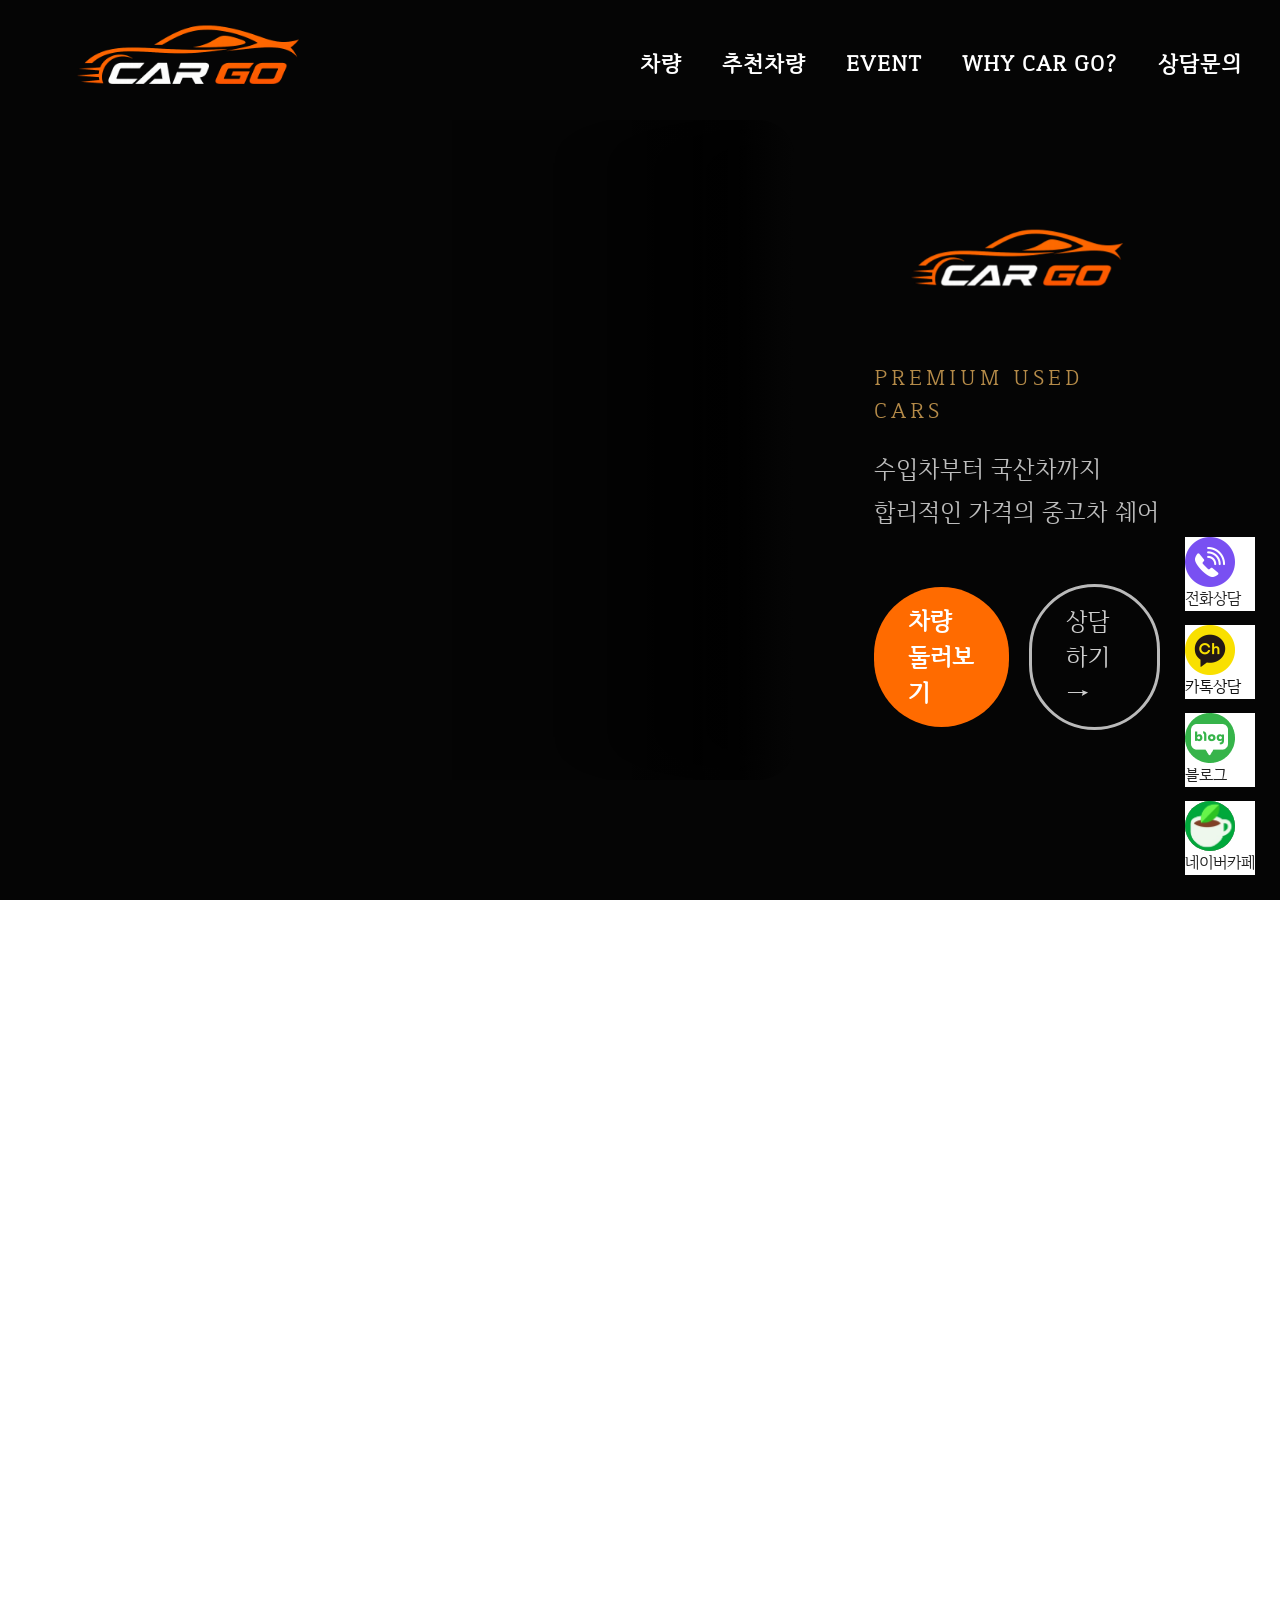
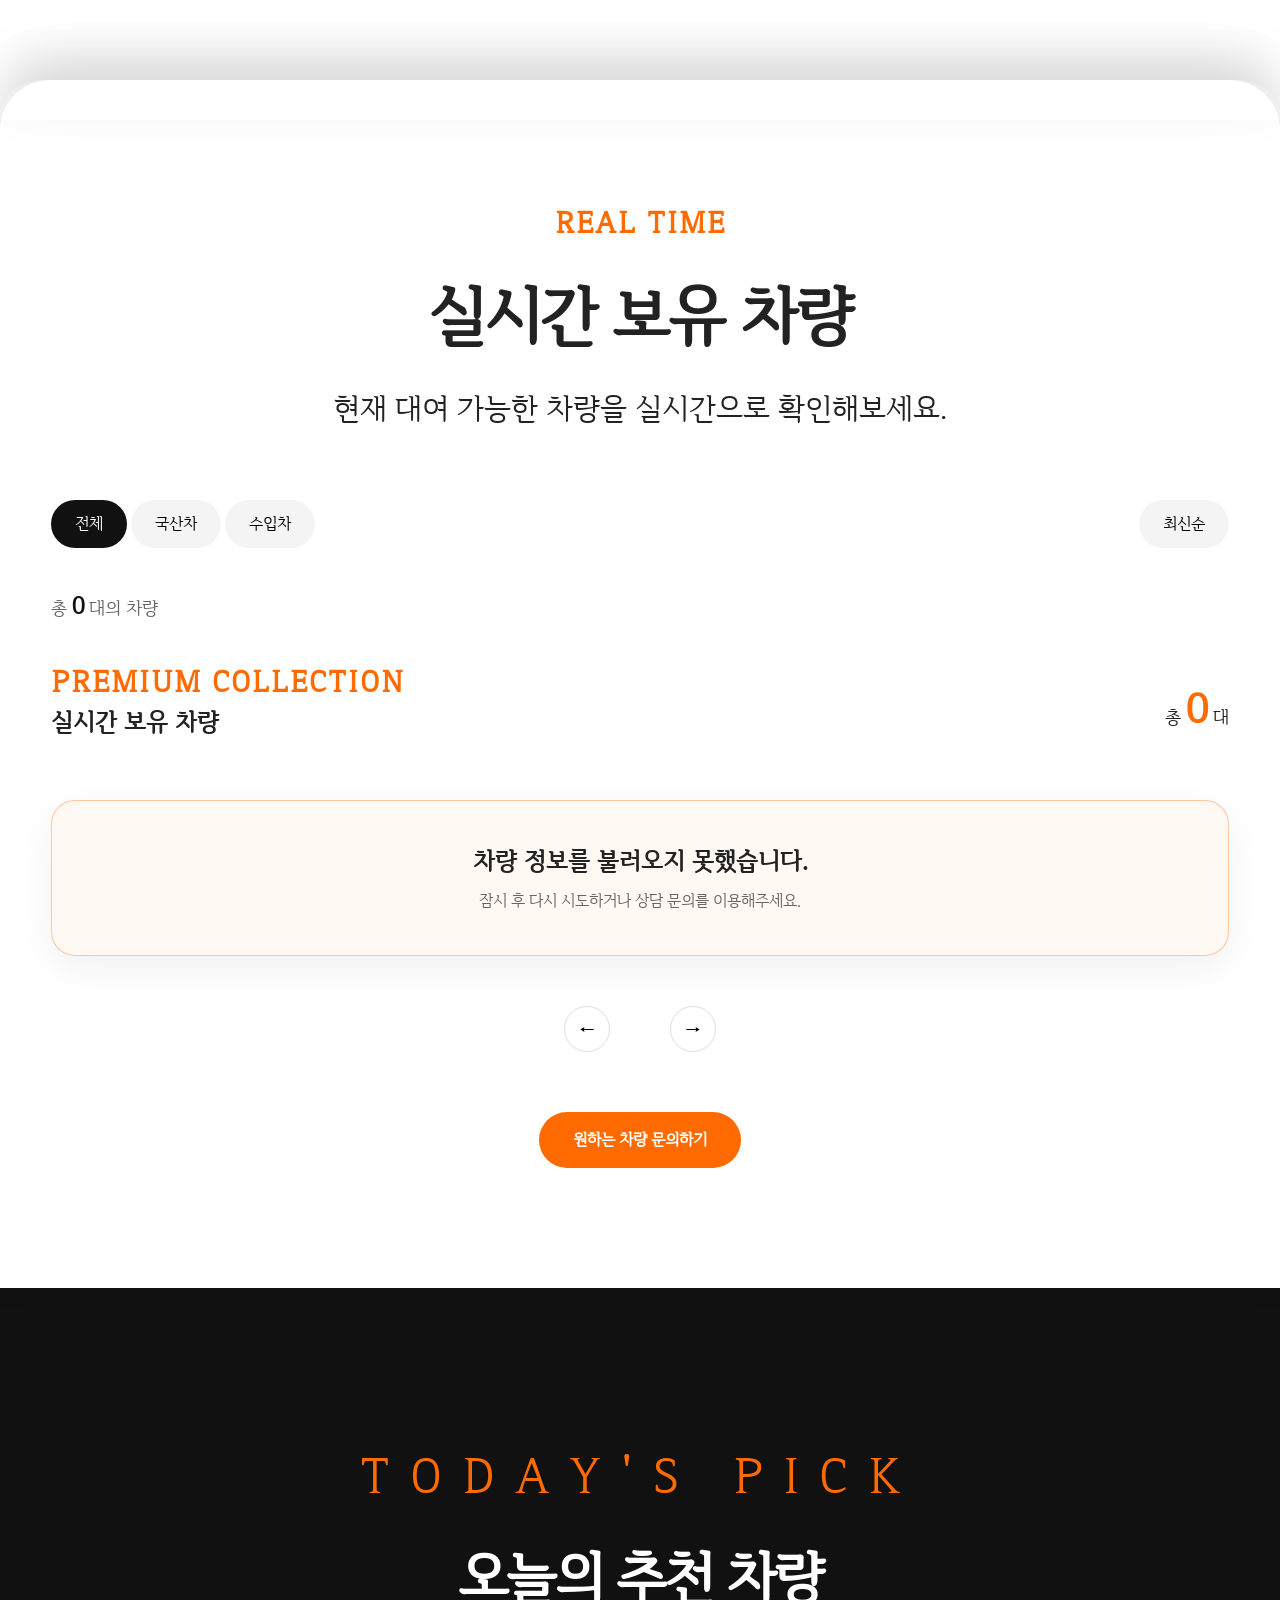
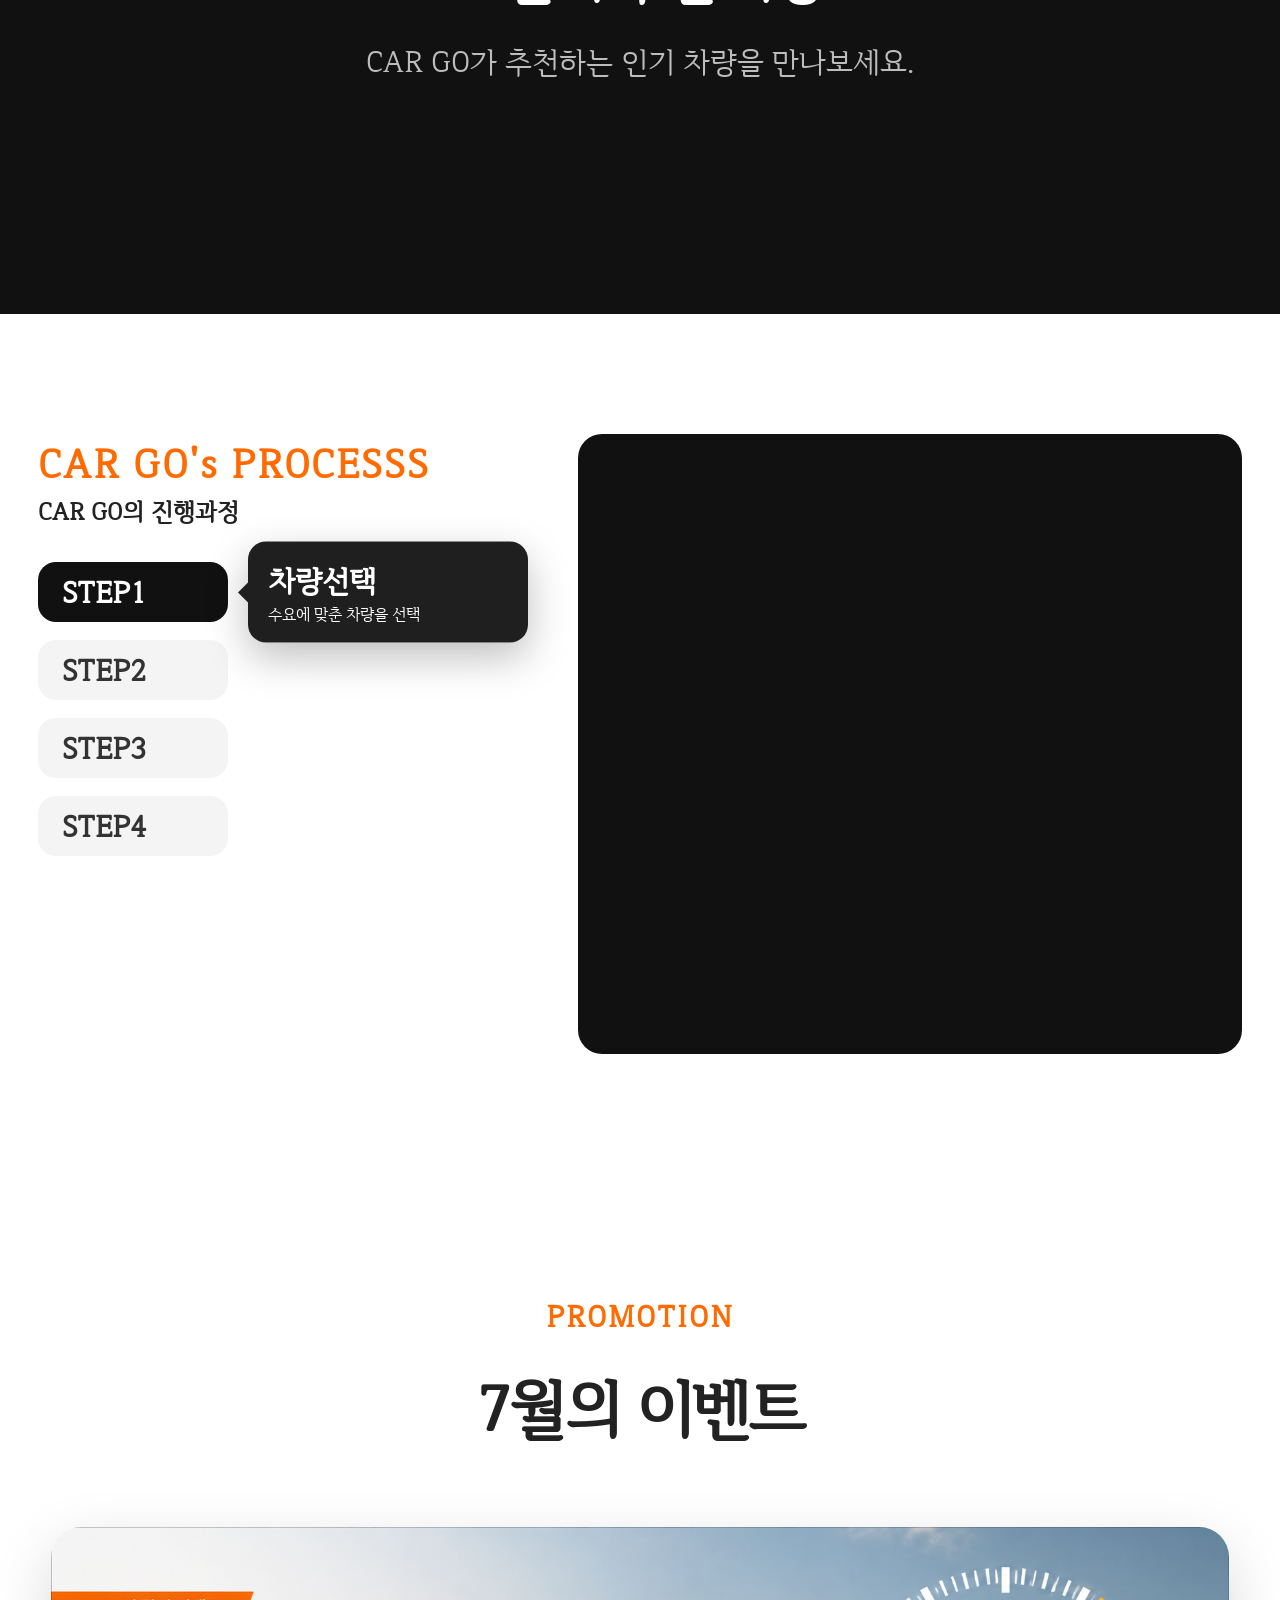
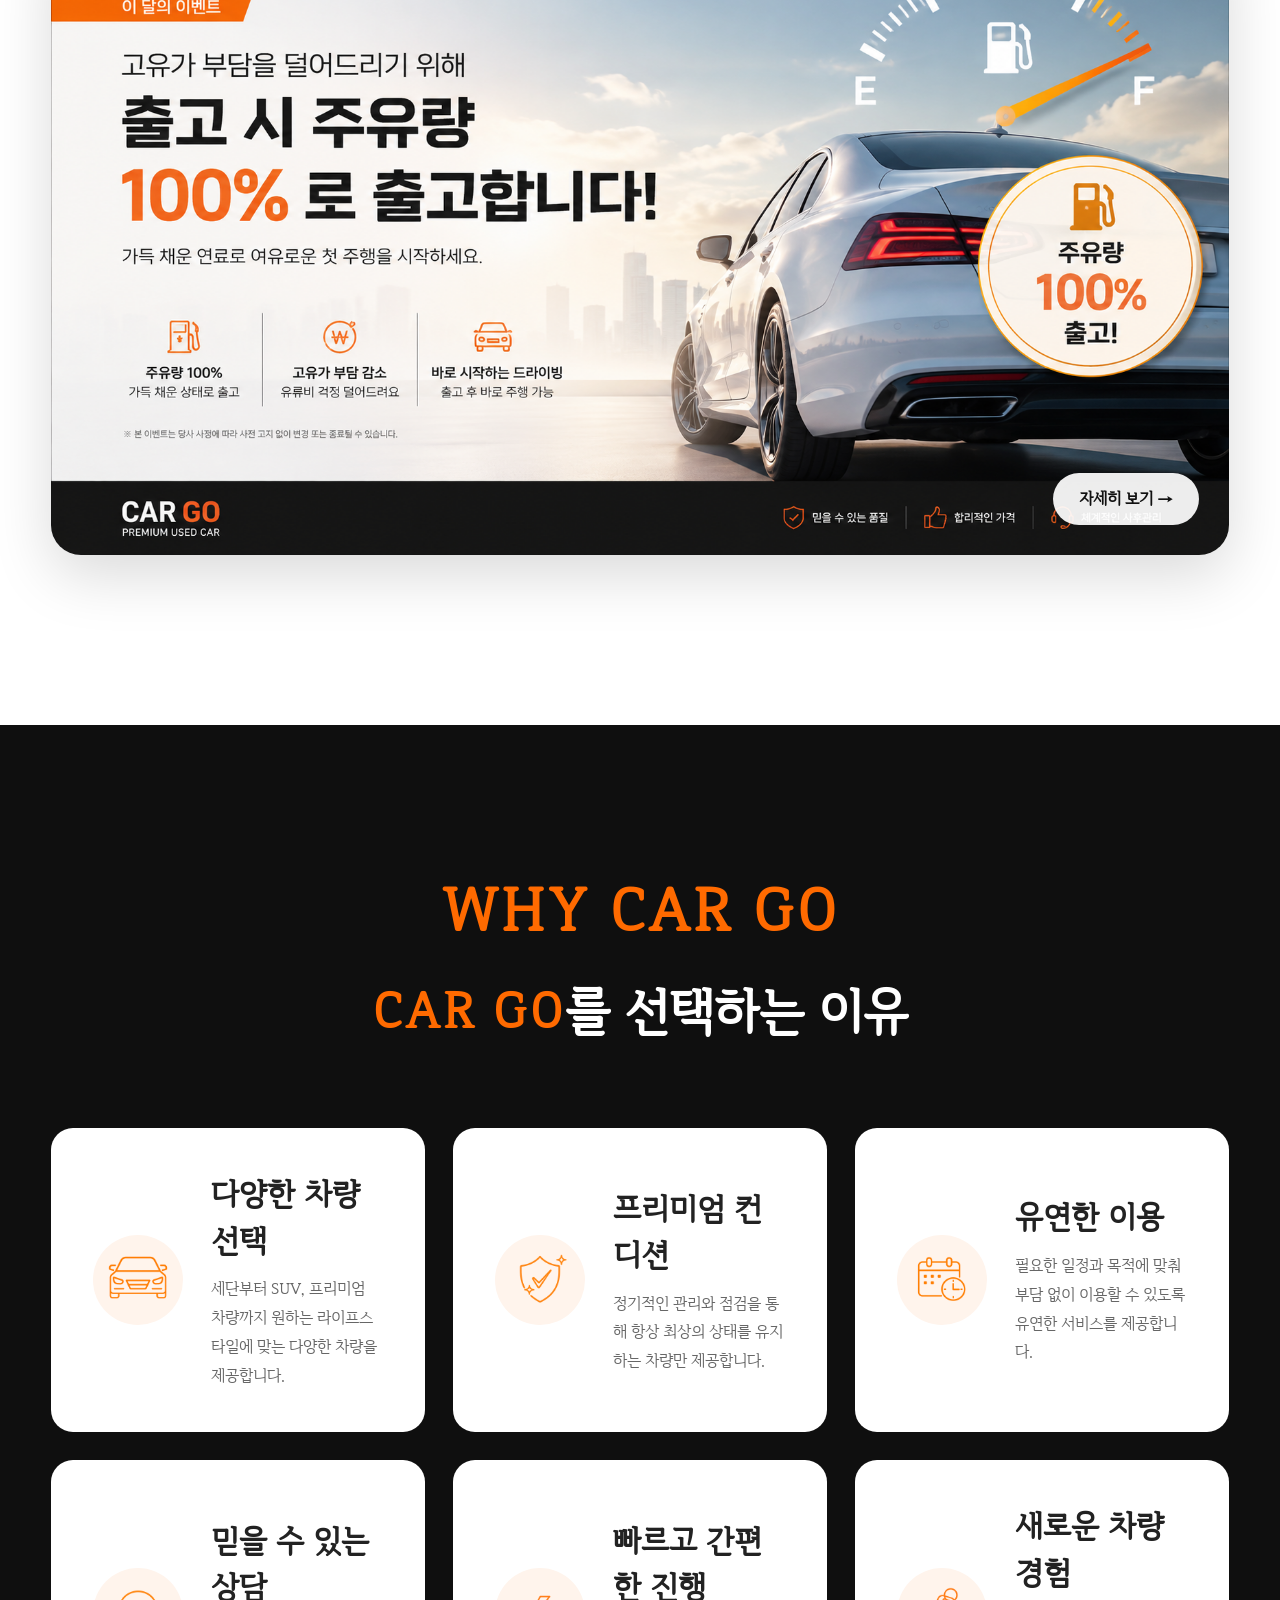
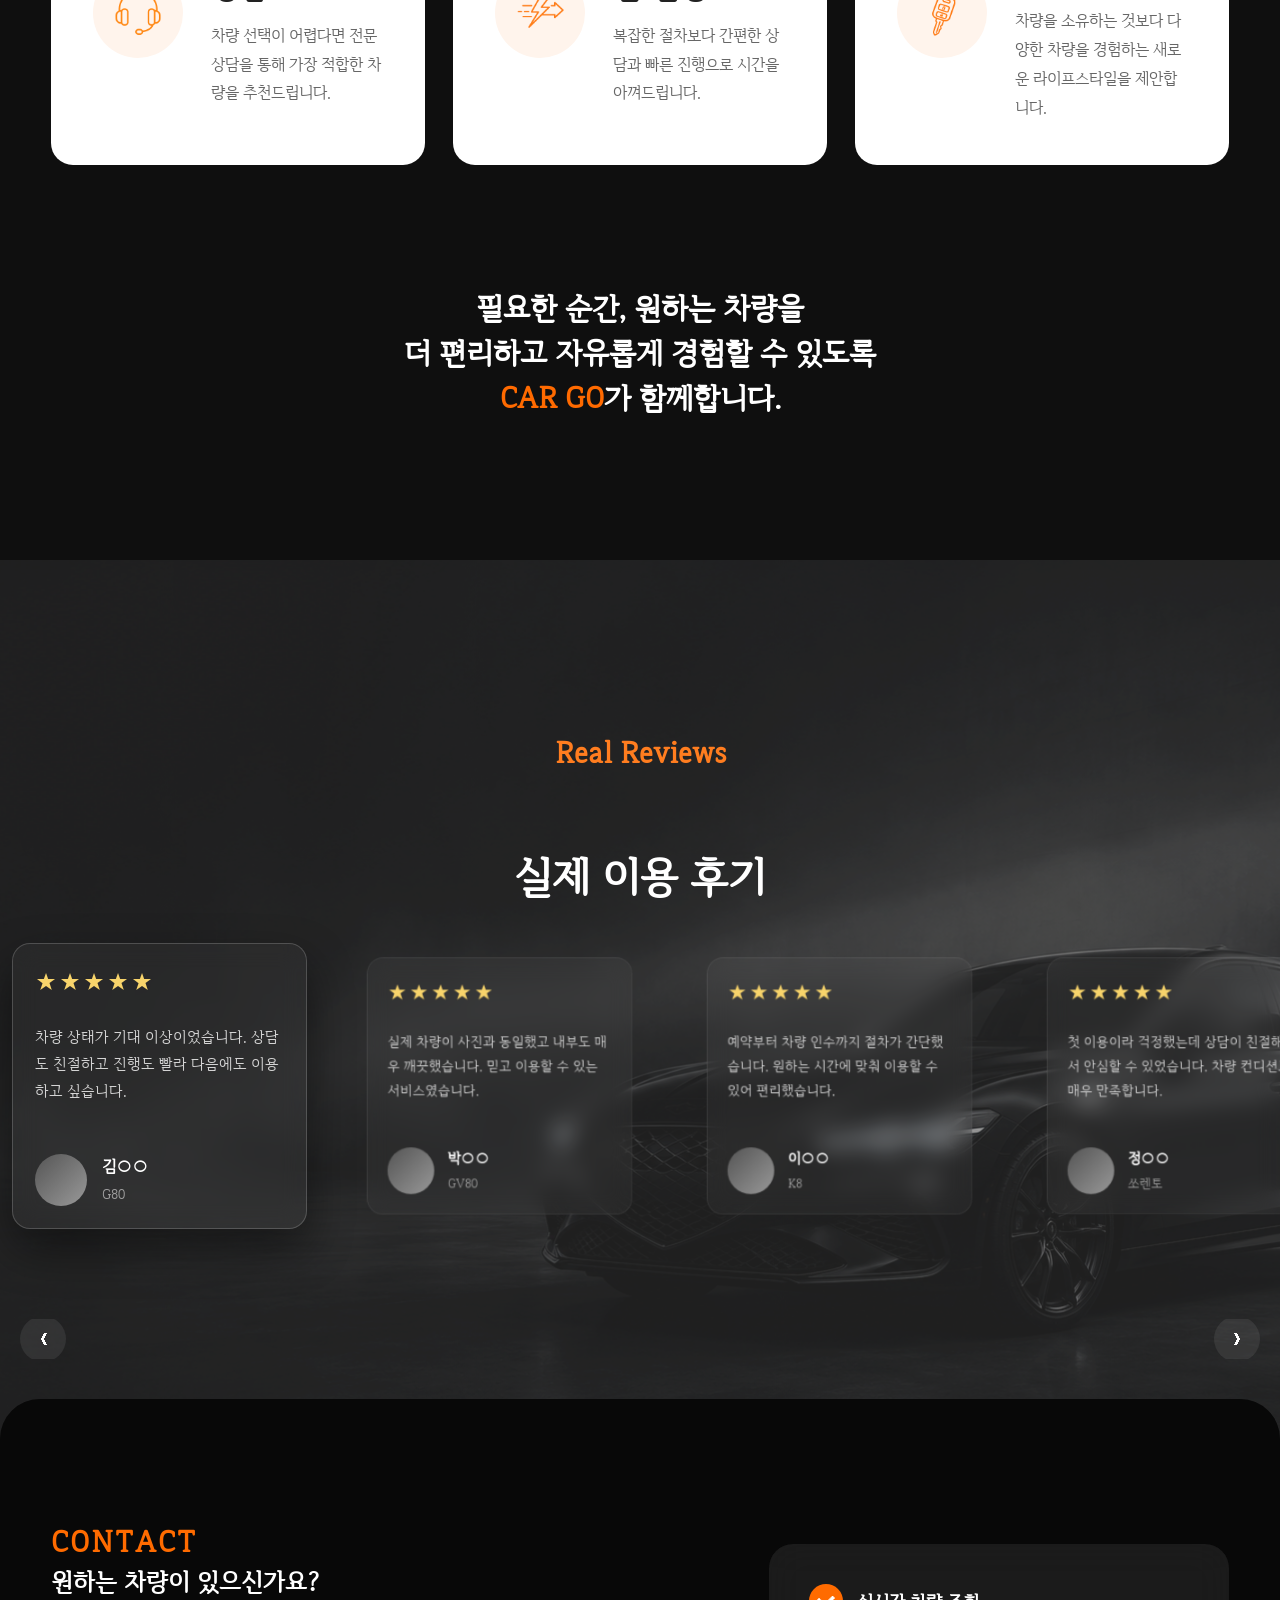
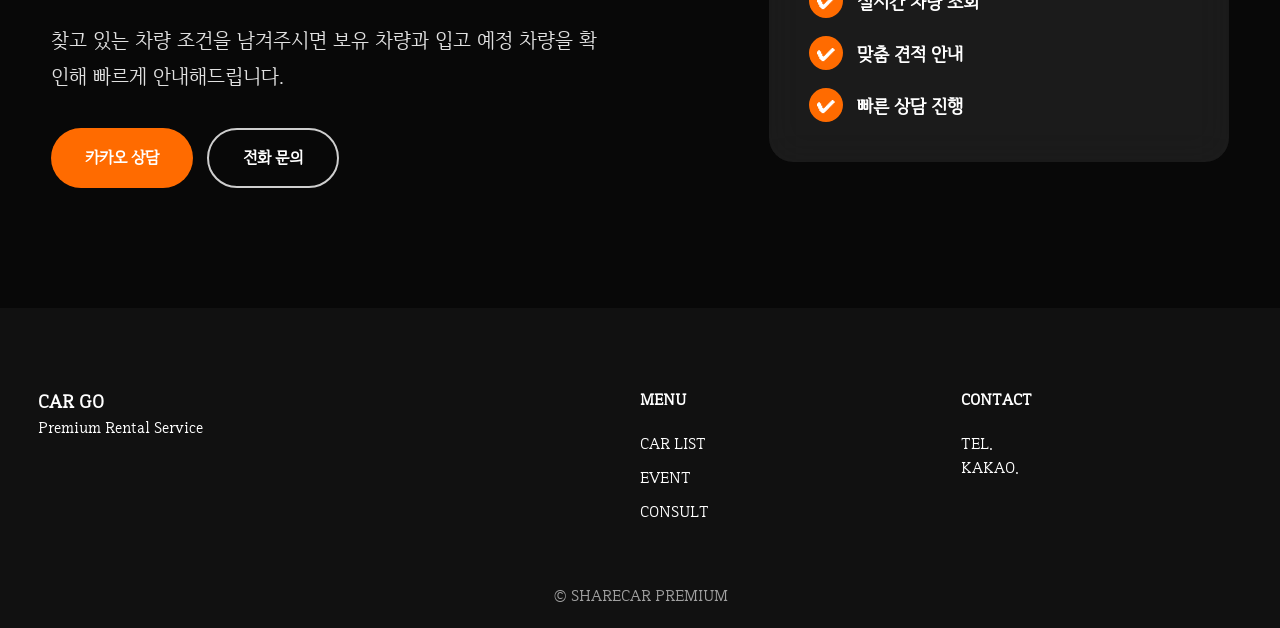
==== commit 8b1e0d11: "Add files via upload" ====
--- a/index.html
+++ b/index.html
@@ -170,7 +170,7 @@
 </section></div>
 
 
-<section id="cars" class="cars-section">
+<section id="cars" class="cars-section light-section">
 
     <div class="section-title">
 
@@ -330,7 +330,7 @@
         <h2>오늘의 추천 차량</h2>
 
         <span>
-            CAR GO가 추천하는 인기 차량을 만나보세요.
+            <a>CAR GO</a>가 추천하는 인기 차량을 만나보세요.
         </span>
 
     </div>
@@ -346,7 +346,7 @@
 VIDEO SECTION
 =========================================================== -->
 
-<section id="video" class="video-showcase">
+<section id="video" class="video-showcase light-section">
 
     <div class="video-left">
 
@@ -612,7 +612,7 @@
     </div>
 
 </div> -->
-<section id="event" class="event-section">
+<section id="event" class="event-section light-section">
 
     <div class="section-title">
 
@@ -838,131 +838,6 @@
 
 
 
-<!-- <section class="service-section">
-
-    <div class="section-title">
-
-        <span class="section-label">
-
-            SERVICE
-
-        </span>
-
-        <h2>
-
-            CAR GO 서비스
-
-        </h2>
-
-        <p>
-
-            빠르고 간편한 차량 이용을 위한
-            프리미엄 서비스
-
-        </p>
-
-    </div>
-
-    <div class="service-grid">
-
-        <article class="service-card">
-
-            <div class="icon">
-
-                🚗
-
-            </div>
-
-            <h3>
-
-                실시간 차량조회
-
-            </h3>
-
-            <p>
-
-                실시간으로 업데이트되는<br>
-                차량을 확인할 수 있습니다.
-
-            </p>
-
-        </article>
-
-        <article class="service-card">
-
-            <div class="icon">
-
-                💬
-
-            </div>
-
-            <h3>
-
-                빠른 상담
-
-            </h3>
-
-            <p>
-
-                오픈카톡과 전화상담으로<br>
-                빠르게 상담이 가능합니다.
-
-            </p>
-
-        </article>
-
-        <article class="service-card">
-
-            <div class="icon">
-
-                📄
-
-            </div>
-
-            <h3>
-
-                간편 계약
-
-            </h3>
-
-            <p>
-
-                복잡한 절차 없이<br>
-                빠르게 계약을 진행합니다.
-
-            </p>
-
-        </article>
-
-        <article class="service-card">
-
-            <div class="icon">
-
-                ⭐
-
-            </div>
-
-            <h3>
-
-                Premium Service
-
-            </h3>
-
-            <p>
-
-                믿을 수 있는 차량만<br>
-                선별하여 제공합니다.
-
-            </p>
-
-        </article>
-
-    </div>
-
-</section> -->
-
-<!-- ============================= -->
-
 
 
 
@@ -1007,7 +882,6 @@
 
 </section>
 
-
 <!-- ===========================
 TODAY'S PICK
 =========================== -->
@@ -1312,34 +1186,32 @@
 
 <div class="floating-menu">
 
-    <a href="tel:010-0000-0000" class="floating-btn phone">
-
-        <img src="assets/image/icon-phone.png" alt="전화">
-
-
-
+    <a href="tel:01012345678" class="float-btn phone">
+        <div class="float-icon">
+            <img src="assets/image/icon-phone.png" alt="전화">
+        </div>
+        <span>전화상담</span>
     </a>
 
-    <a href="#" class="floating-btn kakao">
-
-        <img src="assets/image/icon-kakao.png" alt="카카오">
-
-
-
+    <a href="#" class="float-btn kakao">
+        <div class="float-icon">
+            <img src="assets/image/icon-kakao.png" alt="카카오톡">
+        </div>
+        <span>카톡상담</span>
     </a>
 
-    <a href="BLOG_LINK" class="floating-btn blog" target="_blank">
-
-        <img src="assets/image/icon-blog.png" alt="블로그">
-
-
+    <a href="#" class="float-btn blog">
+        <div class="float-icon">
+            <img src="assets/image/icon-blog.png" alt="블로그">
+        </div>
+        <span>블로그</span>
     </a>
 
-    <a href="CAFE_LINK" class="floating-btn cafe" target="_blank">
-
-        <img src="assets/image/icon-cafe.png" alt="카페">
-
-
+    <a href="#" class="float-btn cafe">
+        <div class="float-icon">
+            <img src="assets/image/icon-cafe.png" alt="카페">
+        </div>
+        <span>네이버카페</span>
     </a>
 
 </div>
--- a/css/review.css
+++ b/css/review.css
@@ -9,7 +9,7 @@
     overflow:hidden;
     background:
         linear-gradient(rgba(0,0,0,.45), rgba(0,0,0,.45)),
-        url("/assets/image/backgroundcar1.png") center/cover no-repeat;
+        url("../assets/image/backgroundcar1.png") center/cover no-repeat;
 }
 
 
@@ -46,8 +46,9 @@
     display:block;
     margin-top:18px;
     font-size:16px;
-    color:#ffffff;
+    color:#3a3a3a;
     font-weight:400;
+    opacity: 0.45;
 }
 
 .review-slider{
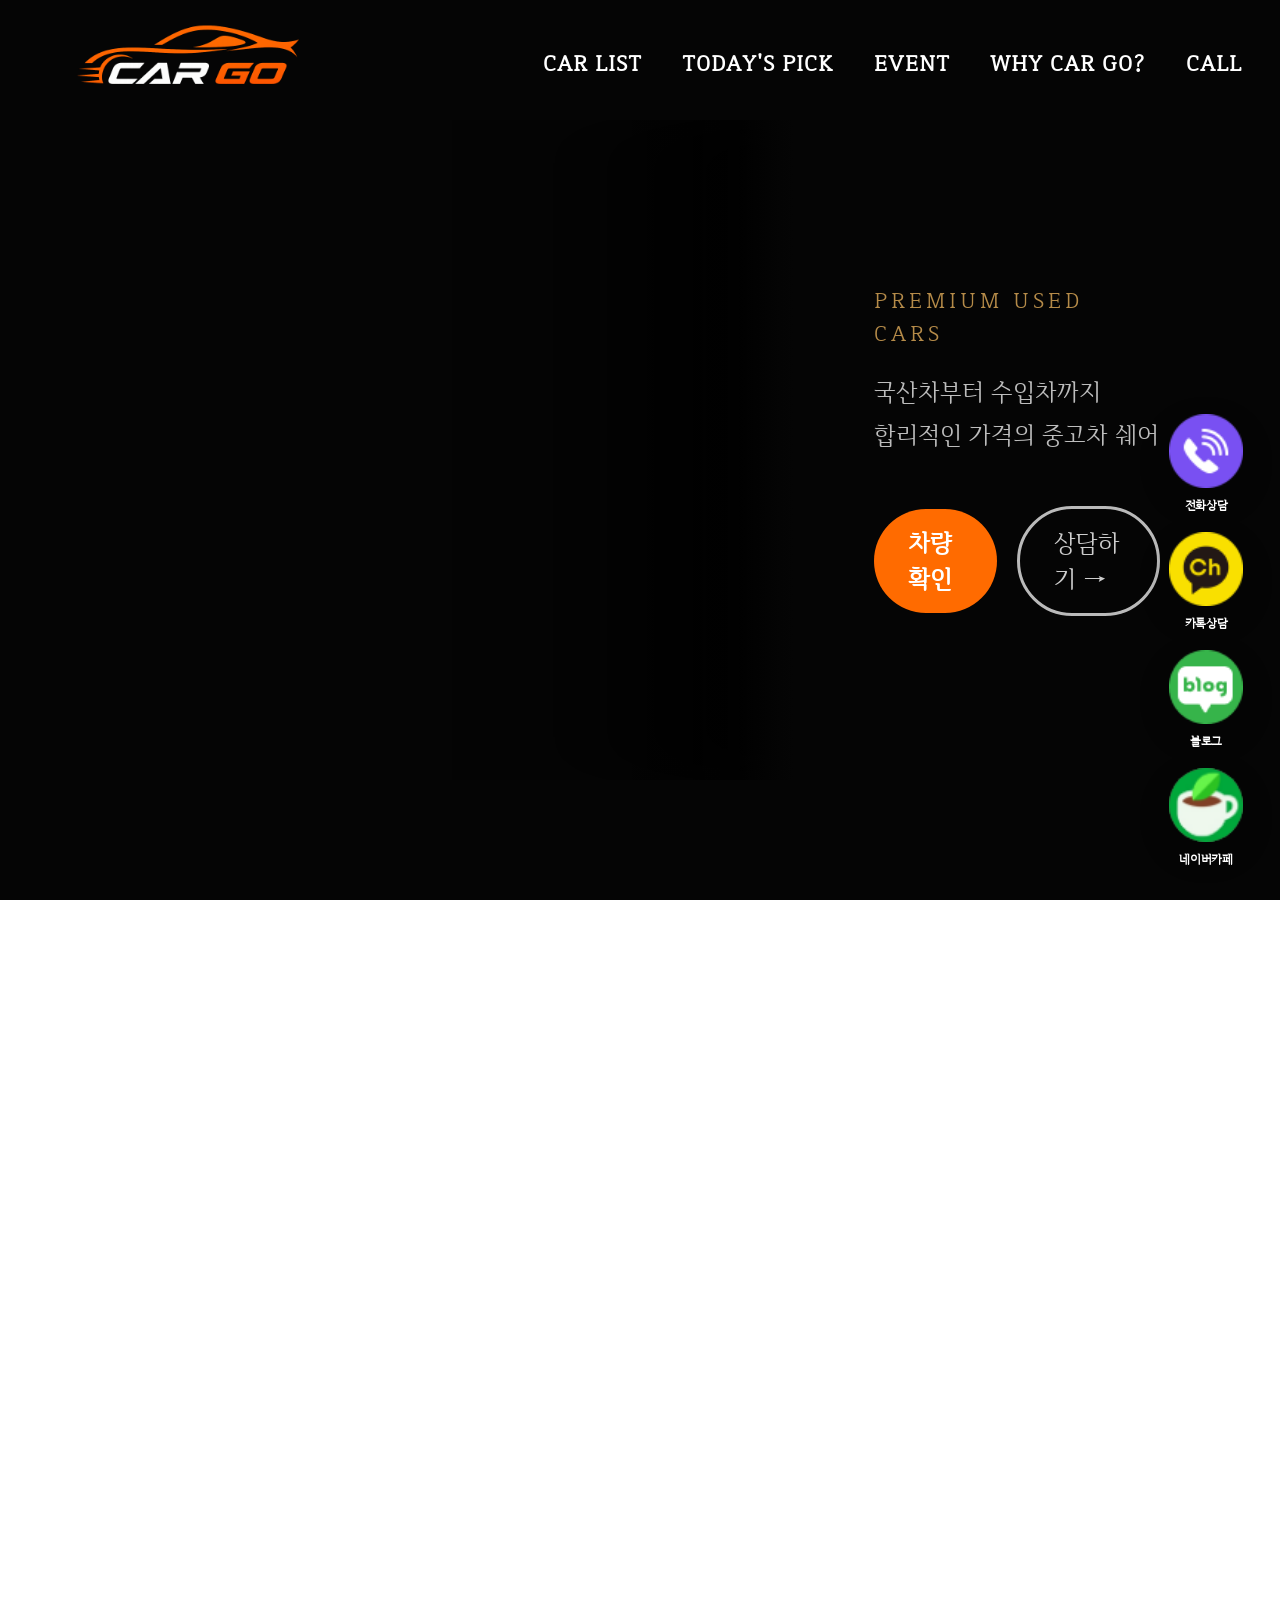
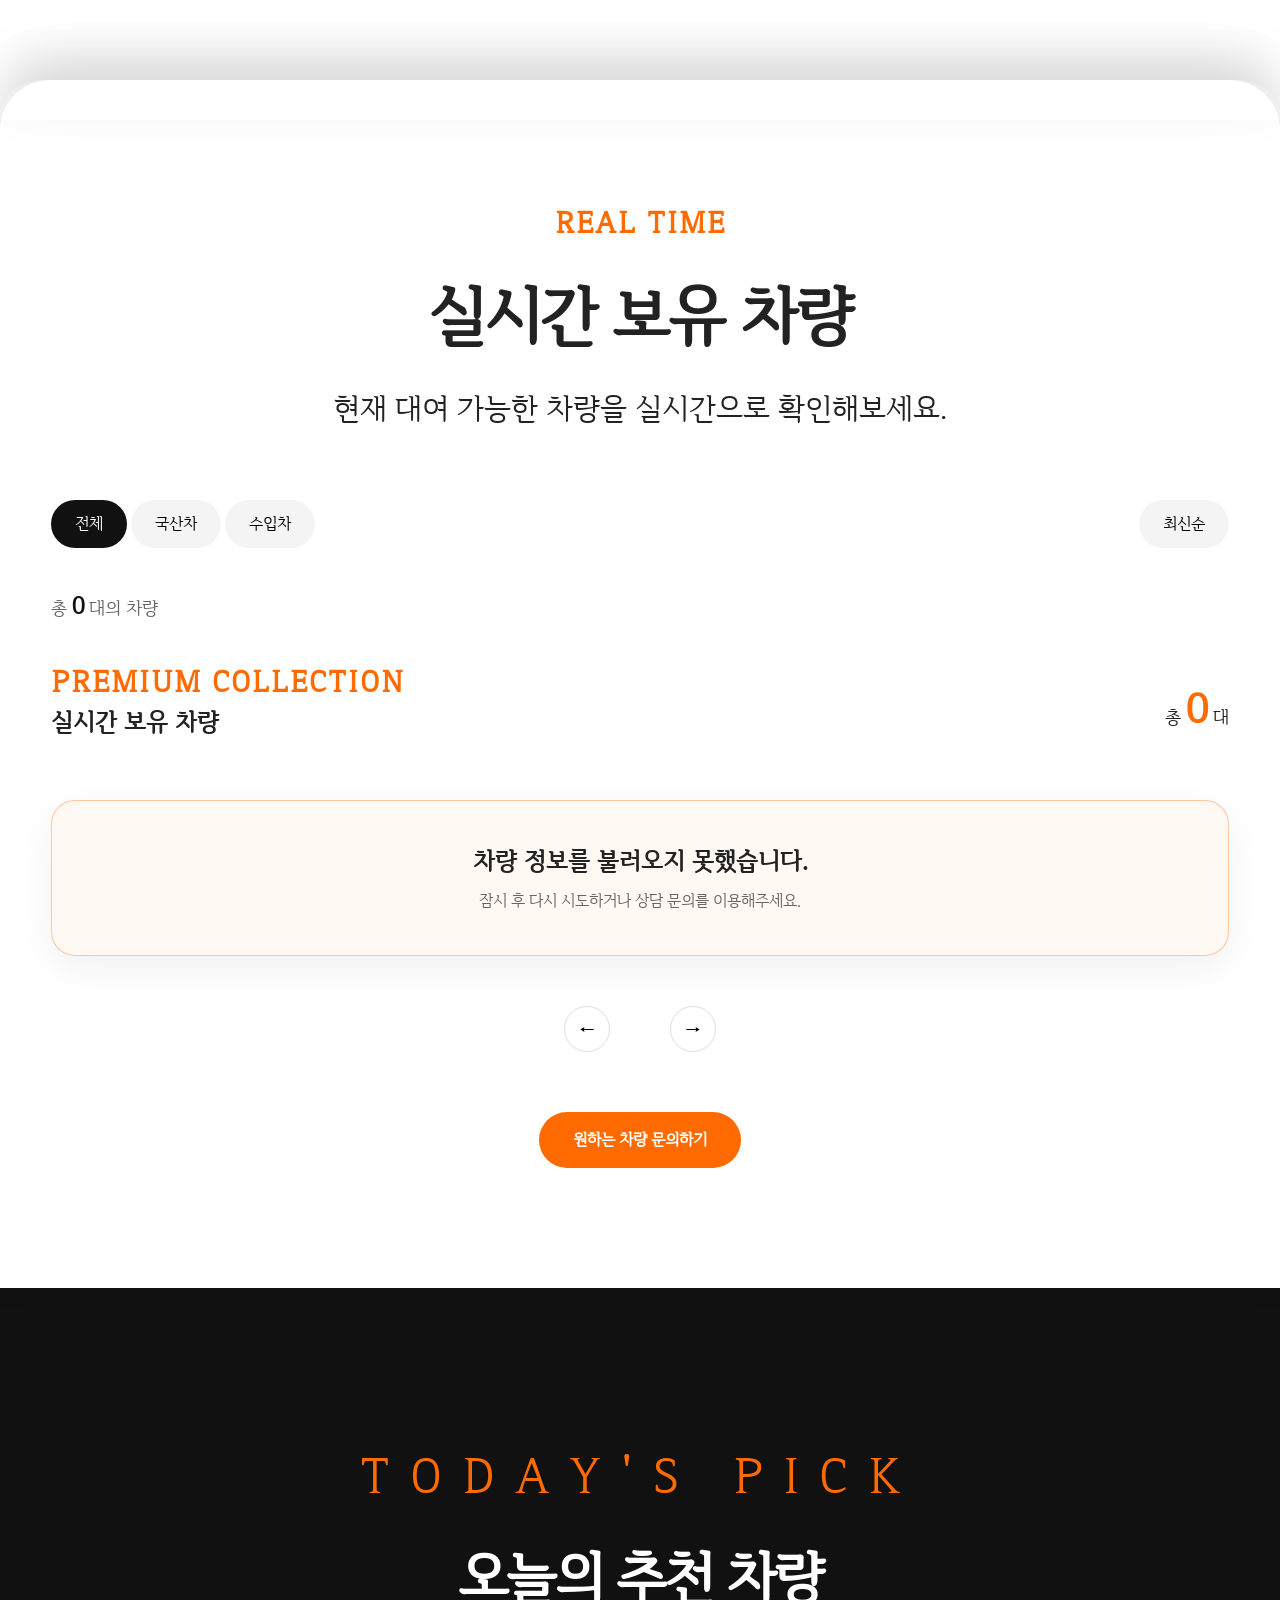
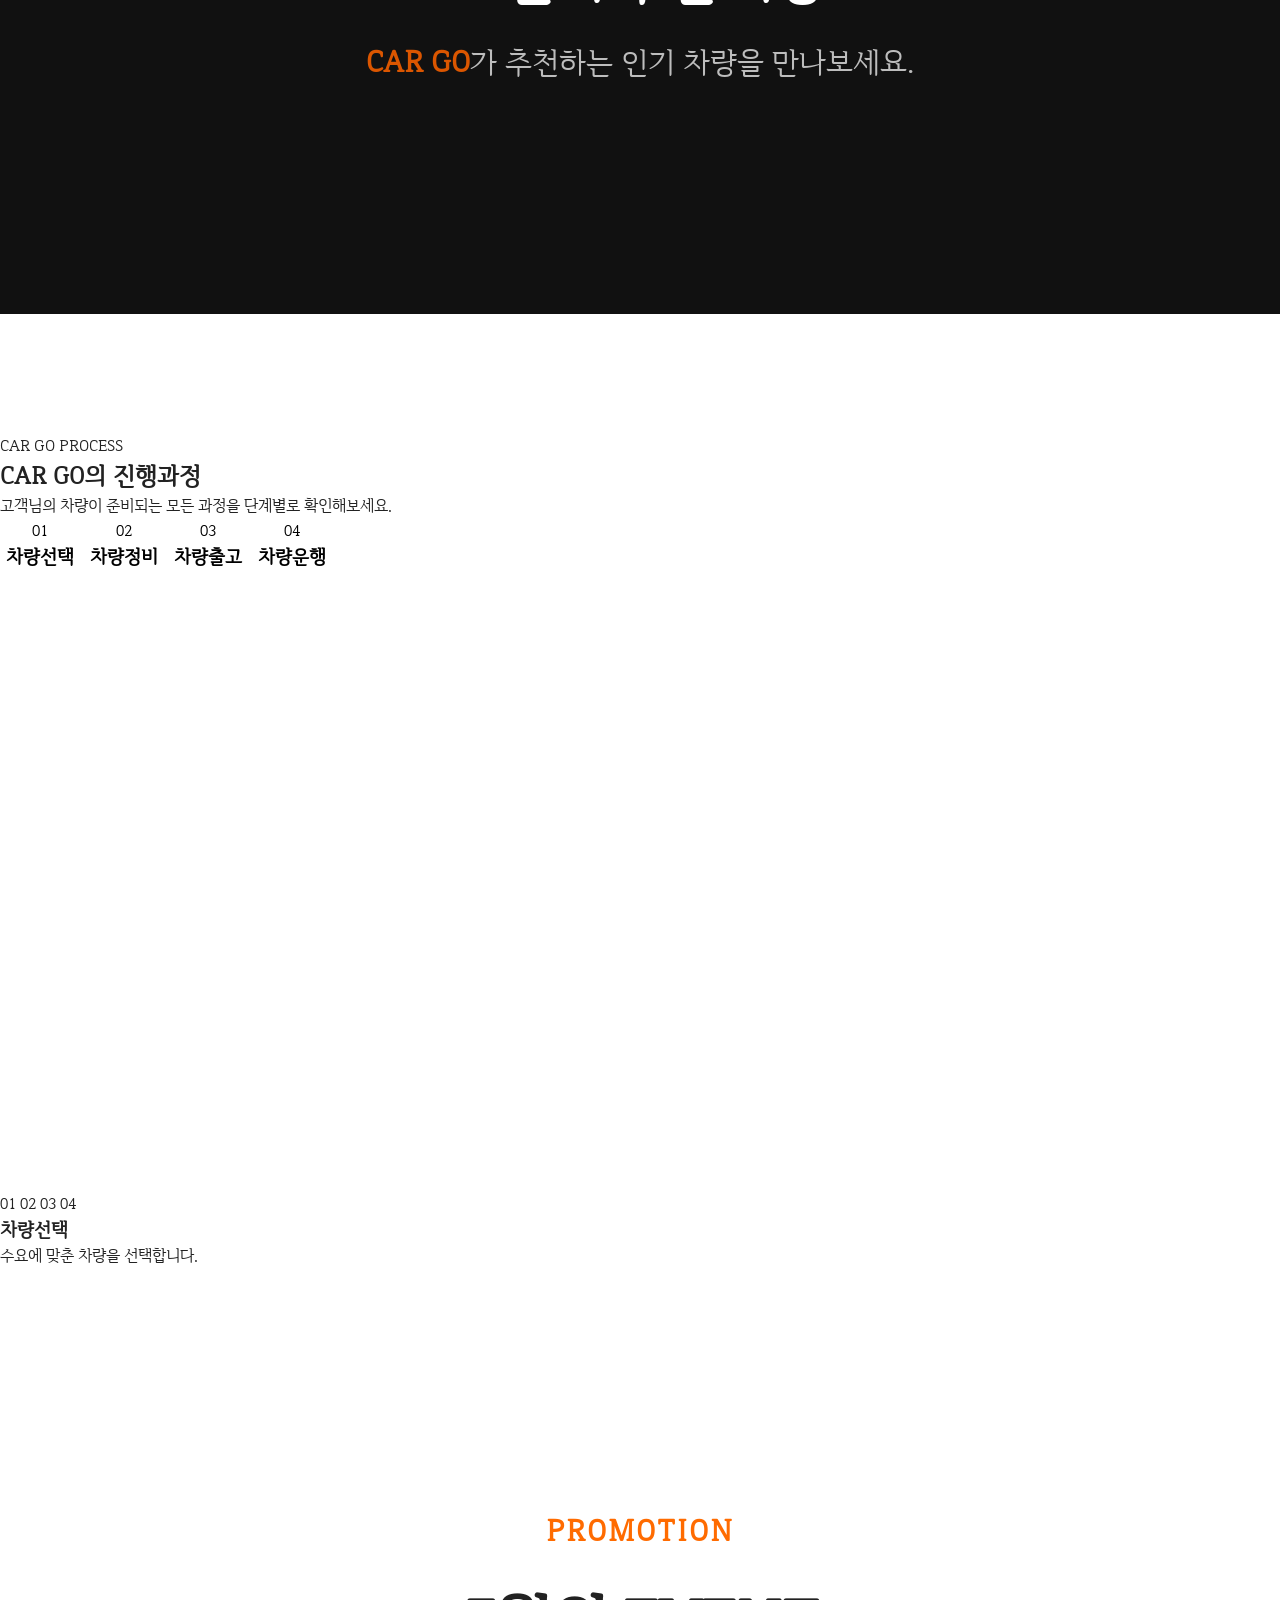
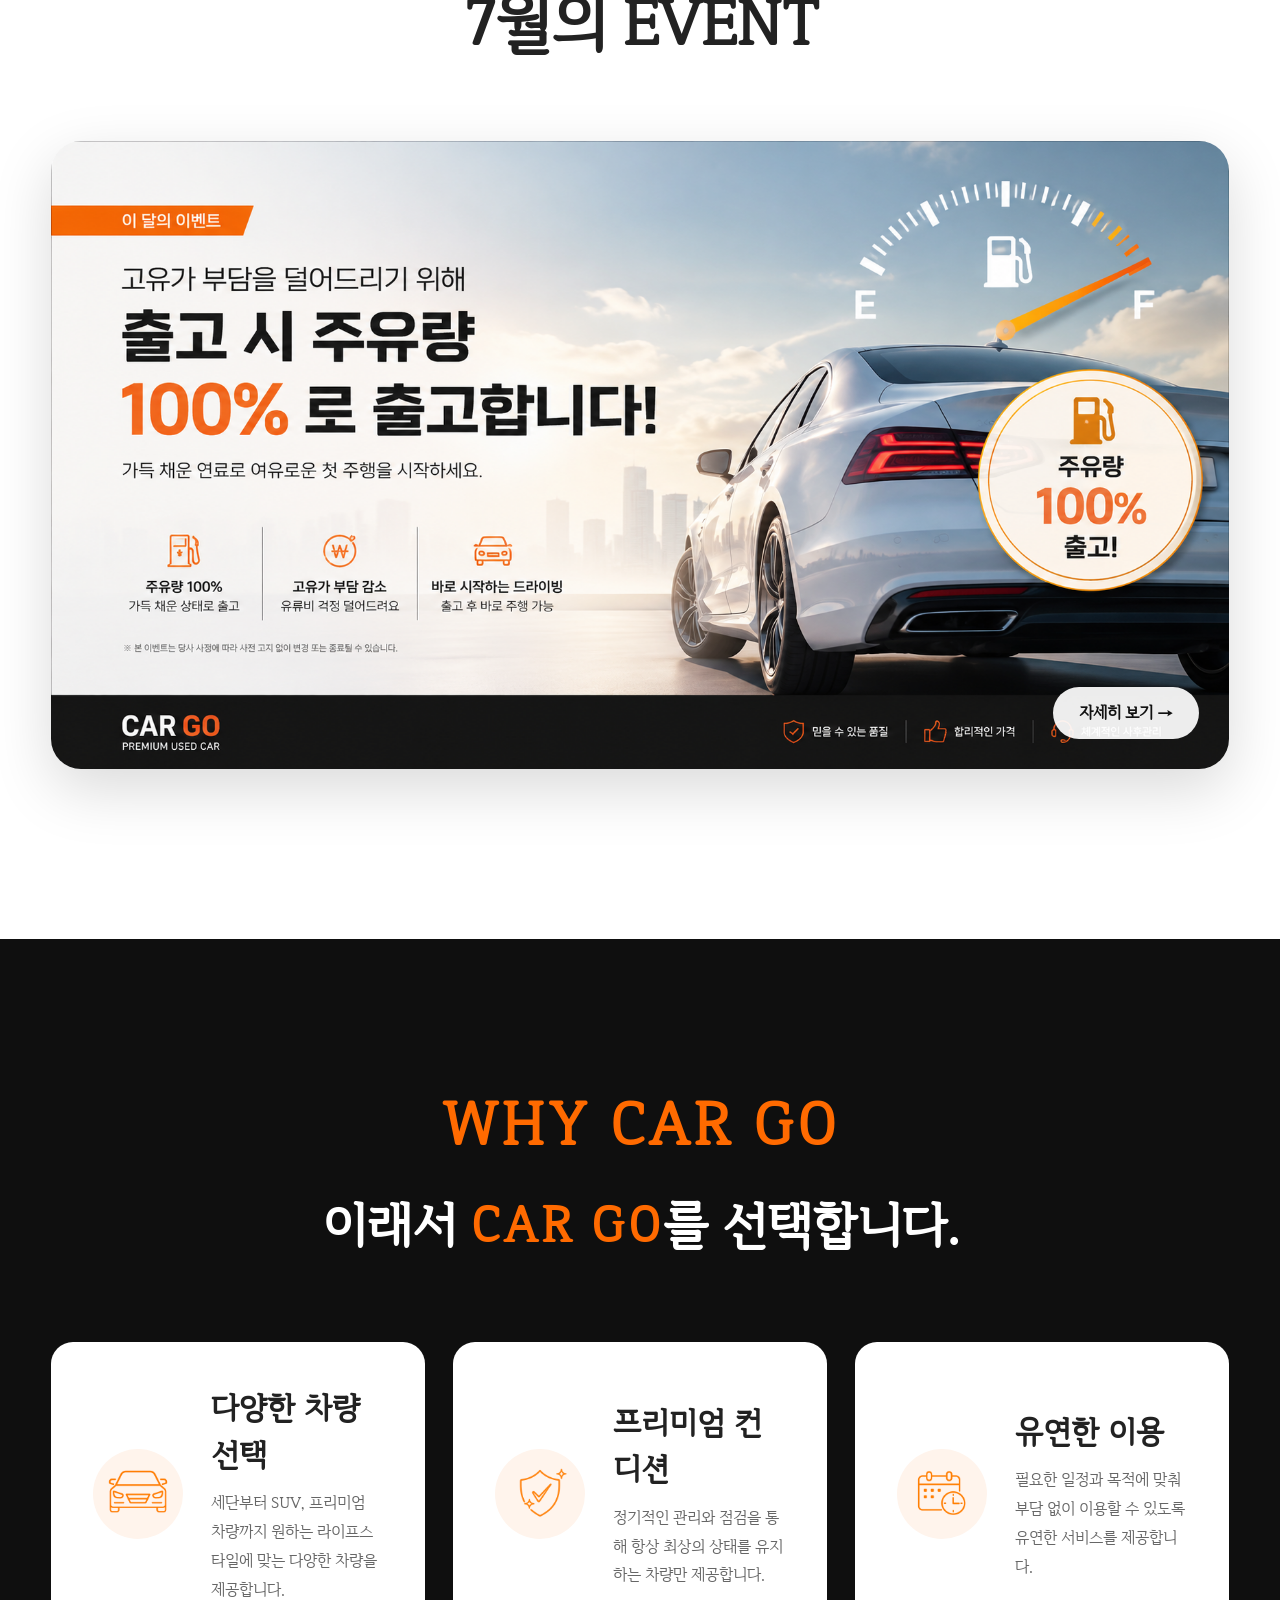
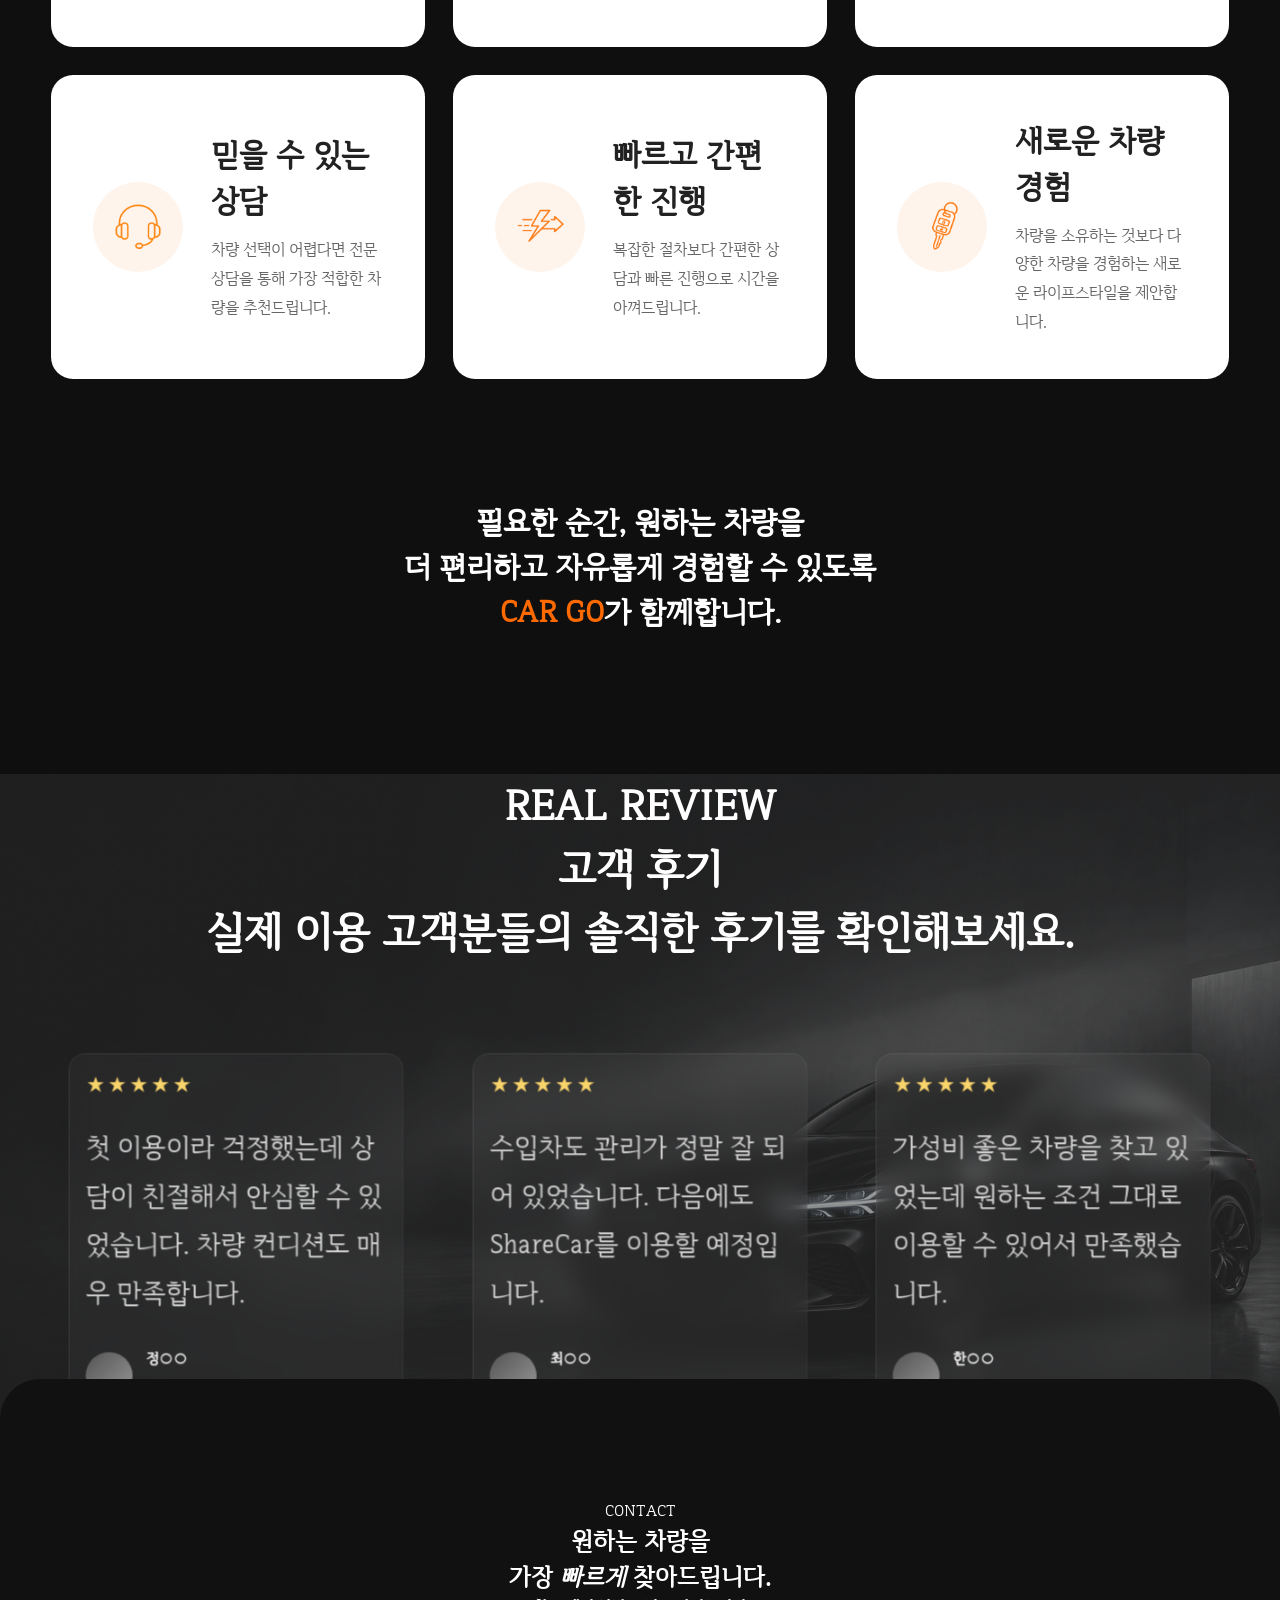
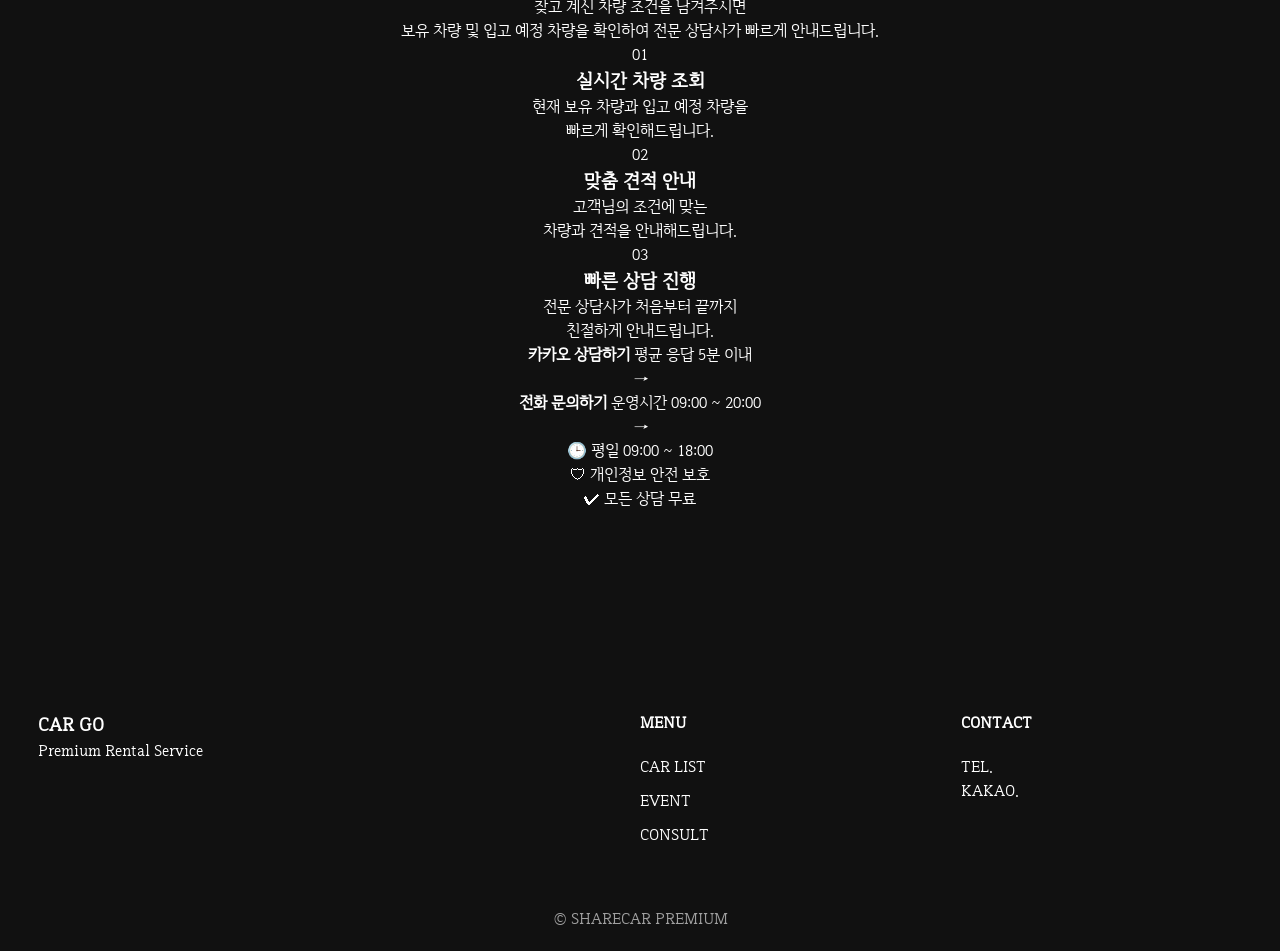
==== commit ddcc8204: "Add files via upload" ====
--- a/index.html
+++ b/index.html
@@ -22,6 +22,9 @@
 <link rel="stylesheet" href="css/animation.css">
 <link rel="stylesheet" href="css/responsive.css">
 <link rel="stylesheet" href="css/review.css">
+<link rel="stylesheet" href="css/contact.css">
+<link rel="stylesheet" href="css/video.css">
+
 
 <link rel="preconnect" href="https://fonts.googleapis.com">
 <link rel="preconnect" href="https://fonts.gstatic.com" crossorigin>
@@ -84,11 +87,11 @@
 
             <ul>
 
-                <li><a href="#cars">차량</a></li>
-                <li><a href="#featured">추천차량</a></li>
+                <li><a href="#cars">CAR LIST</a></li>
+                <li><a href="#featured">TODAY'S PICK</a></li>
                 <li><a href="#event">EVENT</a></li>
                 <li><a href="#why">WHY CAR GO?</a></li>
-                <li><a href="#contact">상담문의</a></li>
+                <li><a href="#contact">CALL</a></li>
 
             </ul>
 
@@ -141,7 +144,7 @@
         <h1>
             <!-- 가장 신뢰할 수 있는<br>
             프리미엄 쉐어카 <span>CAR Go</span> -->
-            <img src="assets/image/logo.png" alt="">
+            <img src="assets/image/cargo-hero.png" alt="">
         </h1>
 
         <span class="hero-subtitle">
@@ -149,14 +152,14 @@
         </span>
 
         <p>
-            수입차부터 국산차까지<br>
+            국산차부터 수입차까지<br>
             합리적인 가격의 중고차 쉐어
         </p>
 
         <div class="hero-buttons">
 
             <a href="#cars" class="btn-primary">
-                차량 둘러보기
+                차량 확인
             </a>
 
             <a href="#contact" class="btn-secondary">
@@ -346,130 +349,196 @@
 VIDEO SECTION
 =========================================================== -->
 
-<section id="video" class="video-showcase light-section">
-
-    <div class="video-left">
-
-        <span class="section-label">
-
-            CAR GO's PROCESSS
-
-        </span>
-
-        <h2>
-
-            CAR GO의 진행과정
-
-        </h2>
-
-        <p>
-
-            
-
-        </p>
-
-        <div class="video-buttons" data-media-controls>
-
-            <button
-                class="video-btn active"
-                type="button"
-                data-media-src="assets/video/video1.mp4"
-                data-media-type="video"
-                aria-pressed="true">
-
-                <strong>STEP1</strong>
-
-                    <div class="video-tooltip">
-
-        <strong>차량선택</strong><br>
-
-        수요에 맞춘 차량을 선택
-
-    </div>
-            </button>
-
-            <button
-                class="video-btn"
-                type="button"
-                data-media-src="assets/video/video2.mp4"
-                data-media-type="video"
-                aria-pressed="false">
-
-                <strong>STEP2</strong>
-
-                    <div class="video-tooltip">
-
-        <strong>차량정비</strong><br>
-
-        문제 없도록 세밀한 정비
-
-    </div>
-            </button>
-
-            <button
-                class="video-btn"
-                type="button"
-                data-media-src="assets/video/video3.mp4"
-                data-media-type="video"
-                aria-pressed="false">
-
-                <strong>STEP3</strong>
-
-                    <div class="video-tooltip">
-
-        <strong>차량 출고</strong><br>
-
-        선택하신 차량을 직접 인계
-
-    </div>
-            </button>
-                        <button
-                class="video-btn"
-                type="button"
-                data-media-src="assets/video/video4.mp4"
-                data-media-type="video"
-                aria-pressed="false">
-
-                <strong>STEP4</strong>
-
-                    <div class="video-tooltip">
-
-        <strong>차량운행</strong><br>
-
-        인계받으신 차량을 직접 운행
-
-    </div>
-            </button>
-
-        </div>
-
-    </div>
-
-    <div class="video-right">
-
-        <div id="media-container">
-
-            <div
-                id="media-layer-1"
-                class="media-layer active">
-
-                <video
-                    src="assets/video/video1.mp4"
-                    autoplay
-                    loop
-                    muted
-                    playsinline
-                    preload="metadata"
-                    aria-label="ShareCar 차량 소개 영상 01">
-                </video>
-
-            </div>
-
-            <div
-                id="media-layer-2"
-                class="media-layer">
-
-            </div>
+<section id="video" class="process-section">
+
+    <div class="process-wrapper">
+
+        <!-- LEFT -->
+        <div class="process-left">
+
+            <span class="process-label">
+                CAR GO PROCESS
+            </span>
+
+            <h2>
+                CAR GO의 진행과정
+            </h2>
+
+            <p class="process-desc">
+                고객님의 차량이 준비되는 모든 과정을
+                단계별로 확인해보세요.
+            </p>
+
+            <div class="process-list">
+
+                <!-- STEP1 -->
+                <button
+                    class="process-card active"
+                    data-media-src="assets/video/video1.mp4"
+                    aria-pressed="true">
+
+                    <span class="timeline-dot"></span>
+
+                    <div class="process-number">
+                        01
+                    </div>
+
+                    <!-- <div class="process-icon">
+
+                    </div> -->
+
+                    <div class="process-info">
+
+                        <h3>
+                            차량선택
+                        </h3>
+
+
+                    </div>
+                        
+
+                </button>
+
+                <!-- STEP2 -->
+                <button
+                    class="process-card"
+                    data-media-src="assets/video/video2.mp4">
+
+                    <span class="timeline-dot"></span>
+
+                    <div class="process-number">
+                        02
+                    </div>
+
+                    <!-- <div class="process-icon">
+
+                    </div> -->
+
+                    <div class="process-info">
+
+                        <h3>
+                            차량정비
+                        </h3>
+
+
+
+                    </div>
+
+                </button>
+
+                <!-- STEP3 -->
+                <button
+                    class="process-card"
+                    data-media-src="assets/video/video3.mp4">
+
+                    <span class="timeline-dot"></span>
+
+                    <div class="process-number">
+                        03
+                    </div>
+
+                    <!-- <div class="process-icon">
+
+                    </div> -->
+
+                    <div class="process-info">
+
+                        <h3>
+                            차량출고
+                        </h3>
+
+
+                    </div>
+
+                </button>
+
+                <!-- STEP4 -->
+                <button
+                    class="process-card"
+                    data-media-src="assets/video/video4.mp4">
+
+                    <span class="timeline-dot"></span>
+
+                    <div class="process-number">
+                        04
+                    </div>
+
+                    <!-- <div class="process-icon">
+
+                    </div> -->
+
+                    <div class="process-info">
+
+                        <h3>
+                            차량운행
+                        </h3>
+
+
+                    </div>
+
+                </button>
+
+            </div>
+
+        </div>
+
+        <!-- RIGHT -->
+        <div class="process-right">
+
+            <div class="video-frame">
+
+                <div id="media-container">
+
+                    <div
+                        id="media-layer-1"
+                        class="media-layer active">
+
+                        <video
+                            src="assets/video/video1.mp4"
+                            autoplay
+                            muted
+                            playsinline
+                            preload="auto">
+                        </video>
+
+                    </div>
+
+                    <div
+                        id="media-layer-2"
+                        class="media-layer">
+                    </div>
+
+                </div>
+
+            </div>
+
+            <div class="video-progress">
+
+                <div class="progress-line">
+
+                    <span class="progress-fill"></span>
+
+                </div>
+
+                <div class="progress-steps">
+
+                    <span class="step-index active">01</span>
+                    <span class="step-index">02</span>
+                    <span class="step-index">03</span>
+                    <span class="step-index">04</span>
+
+                </div>
+
+            </div>
+            <div class="video-description">
+                            <h3 id="videoTitle">
+                                차량선택
+                            </h3>
+                            <p id="videoText">
+                                수요에 맞춘 차량을 선택합니다.
+                            </p>
+
+                        </div>
 
         </div>
 
@@ -481,144 +550,14 @@
 EVENT
 =========================================================== -->
 
-<!-- <section
-id="event"
-class="event-section">
+
+<section id="event" class="event-section">
 
     <div class="section-title">
 
-        <span class="section-label">
-
-            PROMOTION
-
-        </span>
-
-        <h2>
-
-            진행중인 이벤트
-
-        </h2>
-
-    </div>
-
-    <div class="event-grid">
-
-
-            <article
-                    class="event-card"
-                    data-image="assets/image/event1.png">
-            <div class="event-image placeholder">
-
-                <img src="assets/image/event1.png" alt="">
-
-            </div>
-            <div class="event-content">
-
-                <h3>
-
-                    이 달의 특가 차량
-
-                </h3>
-
-                <p>
-
-                    6월의 특가차량을<br>
-                    소개합니다
-                    
-
-                </p>
-
-            </div>
-
-        </article>
-
-            <article
-                    class="event-card"
-                    data-image="assets/image/event2.png">
-
-                                <div class="event-image placeholder">
-                    <img src="assets/image/event2.png" alt="">
-
-
-            </div>
-
-            <div class="event-content">
-
-                <h3>
-
-                    이 달 생일자를 위한<br>주유 만땅 이벤트
-
-                </h3>
-
-                <p>
-
-                    6월 생일자라면 출고시 주유 100%로 출고됩니다.
-
-                </p>
-
-            </div>
-
-        </article>
-
-
-
-            <article
-                    class="event-card"
-                    data-image="assets/image/event3.png">
-
-                                <div class="event-image placeholder">
-
-                <img src="assets/image/event3.png" alt="">
-
-            </div>
-
-            <div class="event-content">
-
-                <h3>
-
-                    당일 상담 후 즉시 출고
-
-                </h3>
-
-                <p>
-
-                    상담 당일 바로 차량 이용 가능합니다
-                    
-
-                </p>
-
-            </div>
-
-        </article>
-
-    </div>
-
-</section>
-<div class="event-modal">
-
-    <div class="event-modal-content">
-
-        <button class="event-modal-close">
-
-            ×
-
-        </button>
-
-        <img
-        id="event-modal-image"
-        src=""
-        alt="이벤트">
-
-    </div>
-
-</div> -->
-<section id="event" class="event-section light-section">
-
-    <div class="section-title">
-
         <span class="section-label">PROMOTION</span>
 
-        <h2>7월의 이벤트</h2>
+        <h2>7월의 EVENT</h2>
 
     </div>
 
@@ -670,12 +609,8 @@
 
         <span>WHY CAR GO</span>
 
-        <h2><span>CAR GO</span>를 선택하는 이유</h2>
-<!-- 
-        <p>
-            필요한 순간, 원하는 차량을 더 편리하고 자유롭게 경험할 수 있도록<br>
-            <span>CAR GO</span>가 함께합니다.
-        </p> -->
+        <h2>이래서 <span>CAR GO</span>를 선택합니다.</h2>
+
 
     </div>
 
@@ -845,43 +780,40 @@
 PROCESS
 =========================================================== -->
 
-
-<section class="review-section">
-    <h5 class="section-title">
-        Real Reviews
-    </h5>
-    <div class="review-title">
-        실제 이용 후기
-    </div>
-
-
-
-        <div class="review-track"></div>
-
-         <div class="review-slider">
-
-        <button class="review-prev">
-            &#10094;
-        </button>
-
-        <div class="review-track"></div>
-
-        <button class="review-next">
-            &#10095;
-        </button>
-
-
-    </div>
-    <!-- <button class="review-prev">
-❮
-</button>
-
-<button class="review-next">
-❯
-</button> -->
+<section class="review-section" id="review">
+
+    <div class="container">
+
+        <!-- 타이틀 -->
+        <div class="review-title">
+
+            <h4>REAL REVIEW</h4>
+
+            <span>고객 후기</span>
+
+            <p>
+                실제 이용 고객분들의 솔직한 후기를 확인해보세요.
+            </p>
+
+        </div>
+
+        <!-- 슬라이더 -->
+        <div class="review-slider">
+
+            <div class="review-track">
+
+            </div>
+
+        </div>
+
+        <!-- 페이지네이션 -->
+        <div class="review-pagination">
+
+        </div>
+
+    </div>
 
 </section>
-
 <!-- ===========================
 TODAY'S PICK
 =========================== -->
@@ -893,84 +825,241 @@
 CONTACT
 =========================================================== -->
 
-<section
-id="contact"
-class="contact-section">
-
-    <div class="contact-overlay"></div>
-
-    <div class="contact-content">
-
-        <div class="contact-copy">
-
-            <span class="section-label">
-
-                CONTACT
-
-            </span>
+<section id="contact" class="contact-section">
+
+    <!-- 배경 이미지 -->
+    <div class="contact-bg">
+
+        <!-- 나중에 차량 이미지 넣기 -->
+        <img
+            src="assets/image/contact-car.png"
+            alt="">
+
+    </div>
+
+    <div class="container">
+
+        <!-- TITLE -->
+
+        <div class="contact-title">
+
+            <span>CONTACT</span>
 
             <h2>
 
-                원하는 차량이 있으신가요?
+                원하는 차량을<br>
+
+                가장 <em>빠르게</em> 찾아드립니다.
 
             </h2>
 
             <p>
 
-                찾고 있는 차량 조건을 남겨주시면 보유 차량과 입고 예정 차량을 확인해 빠르게 안내해드립니다.
+                찾고 계신 차량 조건을 남겨주시면<br>
+                보유 차량 및 입고 예정 차량을 확인하여
+                전문 상담사가 빠르게 안내드립니다.
 
             </p>
 
-            <div class="contact-buttons">
-
-                <a
+        </div>
+
+
+        <!-- FEATURE -->
+
+        <div class="contact-feature-wrap">
+
+
+            <div class="contact-feature-card">
+
+                <div class="feature-number">
+
+                    01
+
+                </div>
+
+                <div class="feature-icon">
+
+                    <img
+                    src="assets/image/contact1.png"
+                    alt="">
+
+                </div>
+
+                <h3>
+
+                    실시간 차량 조회
+
+                </h3>
+
+                <p>
+
+                    현재 보유 차량과
+                    입고 예정 차량을<br>
+                    빠르게 확인해드립니다.
+
+                </p>
+
+            </div>
+
+
+
+            <div class="contact-feature-card">
+
+                <div class="feature-number">
+
+                    02
+
+                </div>
+
+                <div class="feature-icon">
+
+                    <img
+                    src="assets/image/contact2.png"
+                    alt="">
+
+                </div>
+
+                <h3>
+
+                    맞춤 견적 안내
+
+                </h3>
+
+                <p>
+
+                    고객님의 조건에 맞는<br>
+                    차량과 견적을
+                    안내해드립니다.
+
+                </p>
+
+            </div>
+
+
+
+            <div class="contact-feature-card">
+
+                <div class="feature-number">
+
+                    03
+
+                </div>
+
+                <div class="feature-icon">
+
+                    <img
+                    src="assets/image/contact3.png"
+                    alt="">
+
+                </div>
+
+                <h3>
+
+                    빠른 상담 진행
+
+                </h3>
+
+                <p>
+
+                    전문 상담사가
+                    처음부터 끝까지<br>
+                    친절하게 안내드립니다.
+
+                </p>
+
+            </div>
+
+        </div>
+
+
+        <!-- CTA -->
+
+        <div class="contact-cta">
+
+            <a
                 id="open-kakao-link"
                 href="#"
-                class="btn btn-primary">
-
-                    카카오 상담
-
-                </a>
-
-                <a
+                class="contact-btn primary">
+
+                <div>
+
+                    <strong>
+
+                        카카오 상담하기
+
+                    </strong>
+
+                    <span>
+
+                        평균 응답 5분 이내
+
+                    </span>
+
+                </div>
+
+                <i>
+
+                    →
+
+                </i>
+
+            </a>
+
+
+            <a
                 href="tel:"
-                class="btn btn-outline">
-
-                    전화 문의
-
-                </a>
-
-            </div>
-
-        </div>
-
-<div class="contact-card">
-
-    <div class="contact-feature">
-
-        <span>✔</span>
-
-        <p>실시간 차량 조회</p>
-
-    </div>
-
-    <div class="contact-feature">
-
-        <span>✔</span>
-
-        <p>맞춤 견적 안내</p>
-
-    </div>
-
-    <div class="contact-feature">
-
-        <span>✔</span>
-
-        <p>빠른 상담 진행</p>
-
-    </div>
-
-</div>
+                class="contact-btn secondary">
+
+                <div>
+
+                    <strong>
+
+                        전화 문의하기
+
+                    </strong>
+
+                    <span>
+
+                        운영시간 09:00 ~ 20:00
+
+                    </span>
+
+                </div>
+
+                <i>
+
+                    →
+
+                </i>
+
+            </a>
+
+        </div>
+
+
+        <!-- BOTTOM INFO -->
+
+        <div class="contact-bottom">
+
+            <div>
+
+                🕒 평일 09:00 ~ 18:00
+
+            </div>
+
+            <div>
+
+                🛡 개인정보 안전 보호
+
+            </div>
+
+            <div>
+
+                ✔ 모든 상담 무료
+
+            </div>
+
+        </div>
 
     </div>
 
@@ -980,7 +1069,7 @@
 <!-- ===========================================================
 MODAL
 =========================================================== -->
-
+<!-- 
 <div
 id="car-modal"
 class="car-modal">
@@ -1048,6 +1137,113 @@
 
     </div>
 
+</div> -->
+
+<div id="car-modal" class="car-modal">
+
+    <div class="modal-wrap">
+
+        <button class="modal-close">×</button>
+
+        <!-- 브랜드 로고 -->
+        <div class="modal-brand">
+
+            <img
+                id="modal-brand-logo"
+                class="modal-brand-logo"
+                src="assets/logo/default.svg"
+                alt="브랜드 로고">
+
+        </div>
+
+        <!-- 차량 이미지 -->
+        <div class="modal-image">
+
+            <img
+                id="modal-img"
+                src=""
+                alt="">
+
+
+
+        </div>
+
+        <!-- 차량 정보 -->
+        <div class="modal-info">
+
+            <h2 id="modal-title"></h2>
+
+            <div class="modal-specs">
+
+                <div class="spec-item">
+
+                    <span>차종</span>
+
+                    <strong id="modal-type"></strong>
+
+                </div>
+
+                <div class="spec-item">
+
+                    <span>연식</span>
+
+                    <strong id="modal-year"></strong>
+
+                </div>
+
+                <div class="spec-item">
+
+                    <span>키로수</span>
+
+                    <strong id="modal-mileage"></strong>
+
+                </div>
+
+                <div class="spec-item">
+
+                    <span>색상</span>
+
+                    <strong id="modal-color"></strong>
+
+                </div>
+
+                <div class="spec-item">
+
+                    <span>연료</span>
+
+                    <strong id="modal-fuel"></strong>
+
+                </div>
+
+            </div>
+
+            <!-- 선납금 -->
+            <div class="modal-price-box">
+
+                <span>선납금</span>
+
+                <strong id="modal-price"></strong>
+
+            </div>
+
+            <!-- 상담 -->
+            <div class="modal-buttons">
+
+                <a
+                    href="#"
+                    id="modal-kakao"
+                    class="btn btn-primary">
+
+                    상담 문의하기
+
+                </a>
+
+            </div>
+
+        </div>
+
+    </div>
+
 </div>
 
 
@@ -1175,6 +1371,8 @@
 
 <script src="js/main.js"></script>
 
+<script src="js/video.js"></script>
+
 <script src="js/review.js"></script>
 
 <script src="https://cdn.jsdelivr.net/npm/swiper@11/swiper-bundle.min.js"></script>
--- a/css/layout.css
+++ b/css/layout.css
@@ -242,7 +242,7 @@
 
     overflow:hidden;
 
-    border-radius: 0 36px 36px 0;
+    /* border-radius: 0 36px 36px 0; */
 
 }
 .hero-video::after{
@@ -1340,39 +1340,56 @@
 /* ==========================
    Floating Menu
 ========================== */
+/* ===============================
+   Floating Menu
+================================= */
 
 .floating-menu{
 
     position:fixed;
 
-    right:25px;
-
-    bottom:25px;
+    right:28px;
+
+    bottom:32px;
 
     display:flex;
 
     flex-direction:column;
 
-    gap:14px;
+    gap:18px;
 
     z-index:9999;
-    
-}
-
-.floating-menu a{
-    background-color: #fff;
-}
-
-
-.floating-btn{
-
-    width:72px;
-
-    height:72px;
+
+    transition: .3s;
+}
+
+.float-btn{
+
+    display:flex;
+
+    flex-direction:column;
+
+    align-items:center;
+
+    justify-content:center;
+
+    width:92px;
+
+    text-decoration:none;
+
+    transition:.3s ease;
+
+}
+
+.float-icon{
+
+    width:74px;
+
+    height:74px;
 
     border-radius:50%;
 
-    background:#fff;
+    background:#111;
 
     display:flex;
 
@@ -1380,66 +1397,65 @@
 
     align-items:center;
 
-    box-shadow:0 8px 20px rgba(0,0,0,.18);
-
-    transition:.3s;
-
-    overflow:hidden;
-}
-
-.floating-btn:hover{
+    box-shadow:0 12px 30px rgba(0,0,0,.28);
+
+    transition:.3s ease;
+
+}
+
+.float-icon img{
+
+    width:100px;
+
+    height:100px;
+
+    object-fit:contain;
+
+}
+
+.float-btn span{
+
+    margin-top:8px;
+
+    color:#fff;
+
+    font-size:12px;
+
+    font-weight:600;
+
+    letter-spacing:-0.3px;
+
+    text-align:center;
+
+    transition: color .3s ease;
+}
+
+.floating-menu.light-mode .float-btn span{
+
+    color:#111 !important;
+
+}
+
+
+.float-btn:hover{
 
     transform:translateY(-4px);
 
-    box-shadow:0 14px 28px rgba(0,0,0,.28);
-
-}
-
-.floating-btn span{
-
-    display:none;
-
-}
-.floating-btn img{
-
-    width:50px;
-
-    height:50px;
-
-    object-fit:contain;
-
-    display:block;
-
-
-}
-
-
-.phone{
-
-    background:#111;
-
-}
-
-.kakao{
-
-    background:#FEE500;
-
-    color:#111;
-
-}
-
-.blog{
-
-    background:#03C75A;
-
-}
-
-.cafe{
-
-    background:#2DB400;
-
-}
-
+}
+
+.float-btn:hover .float-icon{
+
+    background:#ff7a00;
+
+    box-shadow:0 16px 36px rgba(255,122,0,.35);
+
+}
+
+.float-btn:active{
+
+    transform:scale(.95);
+
+}
 /*==========================
 Featured
 ==========================*/
@@ -1474,6 +1490,7 @@
     font-size: 50px;
 }
 
+
 .featured-section .section-title h2{
 
     font-size:56px;
@@ -1489,6 +1506,12 @@
     font-size: 30px;
 
 }
+
+.featured-section .section-title span a{
+    color: #db5600;
+    font-weight: 800;
+}
+
 .featured-grid{
 
     width:min(1400px,92%);
--- a/css/review.css
+++ b/css/review.css
@@ -5,7 +5,7 @@
 .review-section{
     width:100%;
     background:#0b0b0b;
-    padding:120px 0;
+    padding: 0;
     overflow:hidden;
     background:
         linear-gradient(rgba(0,0,0,.45), rgba(0,0,0,.45)),
@@ -33,18 +33,19 @@
     color:#fff;
     font-size:42px;
     font-weight:700;
-    margin-bottom:15px;
+    margin-bottom:20px;
 }
 
 .review-section h5{
     color: #ff6b00;
     font-size: 30px;
+    margin-bottom: 30px;
 }
 
 .section-title::after{
 
     display:block;
-    margin-top:18px;
+    margin-top:10px;
     font-size:16px;
     color:#3a3a3a;
     font-weight:400;
@@ -54,13 +55,13 @@
 .review-slider{
     width:100%;
     overflow:hidden;
-    margin-top:70px;
+    margin-top: 50px;
     position: relative;
 }
 
 .review-track{
     display:flex;
-    gap:45px;
+    gap:32px;
     padding: 20px 12px;
     transition:transform .7s cubic-bezier(.22,.61,.36,1);
     will-change:transform;
@@ -92,8 +93,10 @@
 .review-card{
 
     
-    flex:0 0 295px;
-
+    flex:0 0 calc((100% - 64px) / 3);
+
+    max-width:460px;
+    
     background:rgba(255,255,255,.04);
     border:1px solid rgba(255,255,255,.08);
 
@@ -101,17 +104,20 @@
 
     border-radius:18px;
 
-    padding:22px;
+    padding: 18px;
 
 
     transform:scale(.9);
 
     opacity:1;
 
-    transition:
-        transform .45s,
-        opacity .45s,
-        box-shadow .45s;
+        transition:
+
+        transform .45s ease,
+
+        opacity .45s ease,
+
+        box-shadow .45s ease;
 
     min-height:210px;
 
@@ -121,31 +127,28 @@
 
 }
 
-.review-card.active{
-
-    transform:scale(1);
-
-    opacity:1;
+.review-card .active{
+
+transform:scale(1.06);
+
+box-shadow:0 30px 60px rgba(0,0,0,.18);
+
+z-index:10;
+
+}
+
+.review-card:hover{
+
+    transform:translateY(-6px);
 
     border-color:rgba(255,255,255,.18);
 
-    box-shadow:
-        0 20px 45px rgba(0,0,0,.45);
+    background:rgba(255,255,255,.06);
 
 }
 
 .review-card:hover{
 
-    transform:translateY(-6px);
-
-    border-color:rgba(255,255,255,.18);
-
-    background:rgba(255,255,255,.06);
-
-}
-
-.review-card:hover{
-
     transform:translateY(-10px);
 
     border-color:#d2b36a;
@@ -172,9 +175,9 @@
 
     line-height:1.8;
 
-    font-size:15px;
-
-    min-height:95px;
+    font-size: 30px;
+
+    min-height:120px;
 
 }
 
@@ -218,7 +221,7 @@
 
     color:#9e9e9e;
 
-    font-size:14px;
+    font-size:20px;
 
     font-weight:400;
 
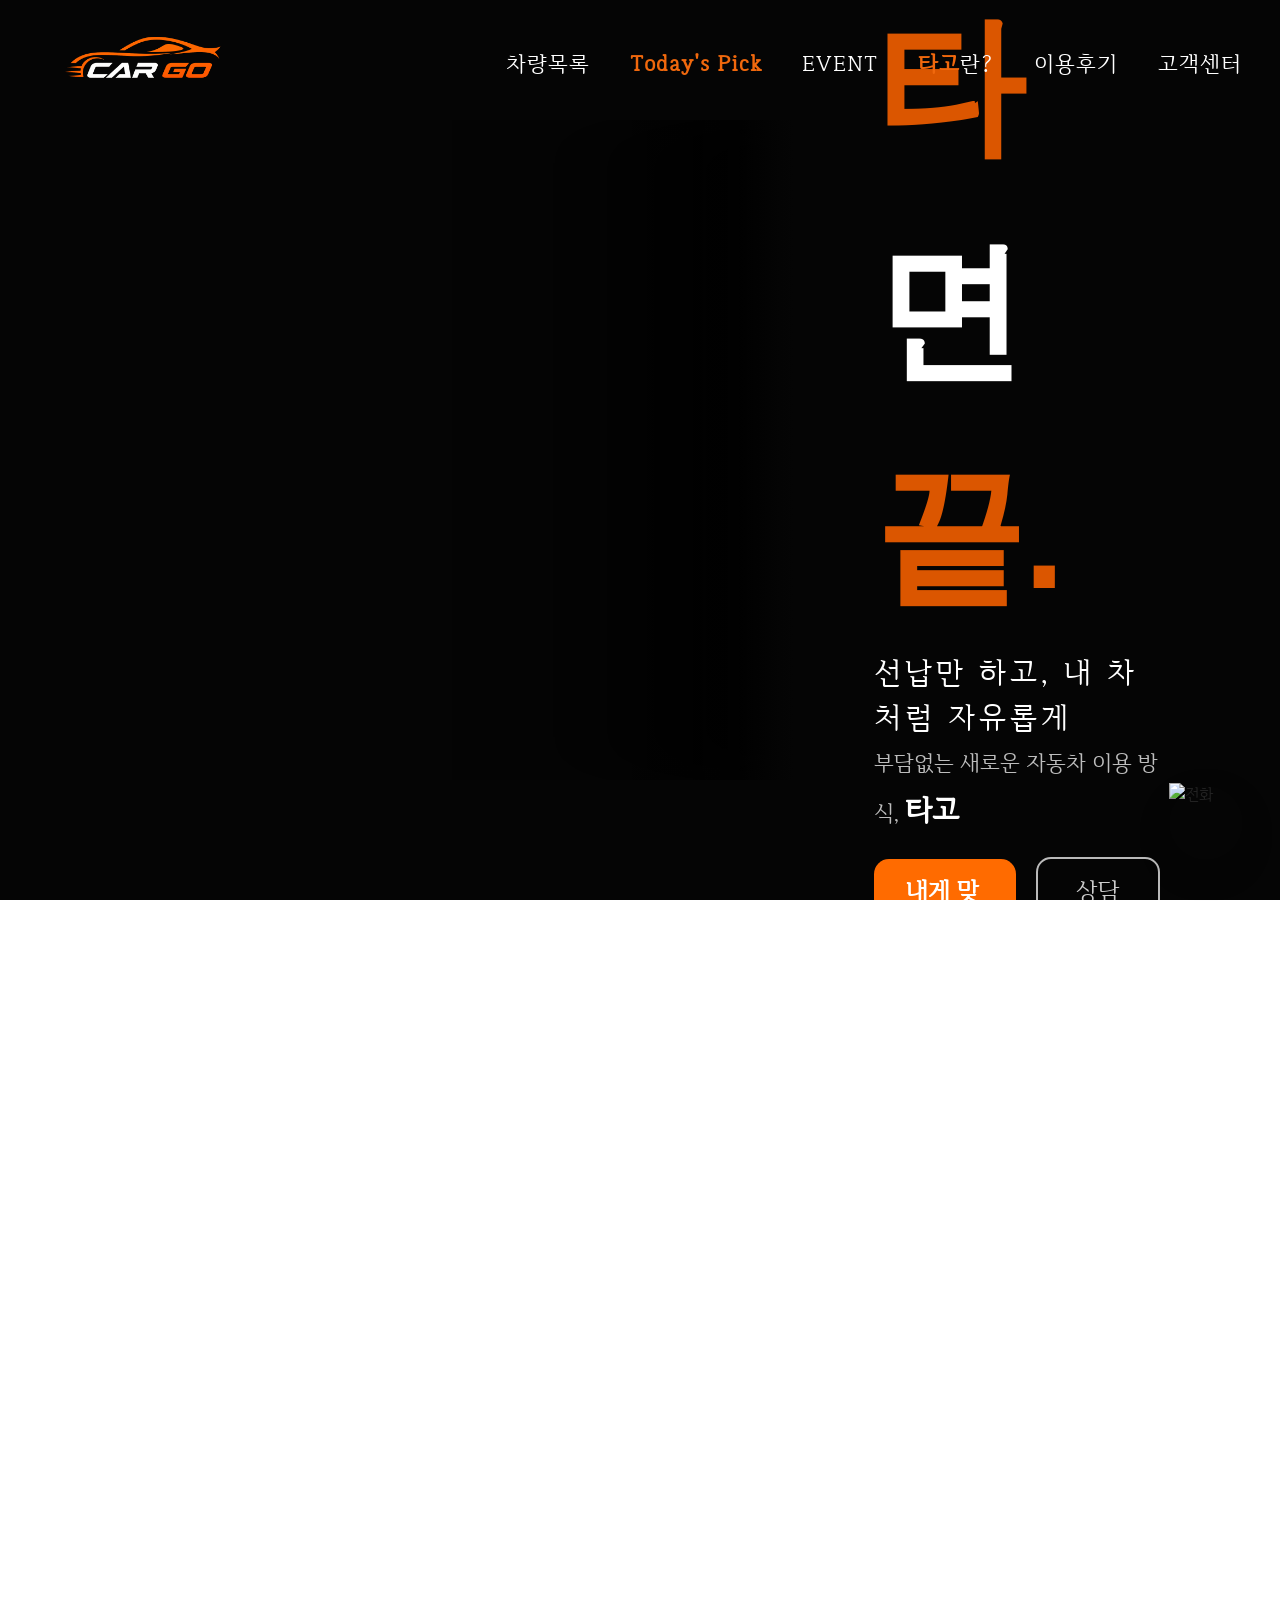
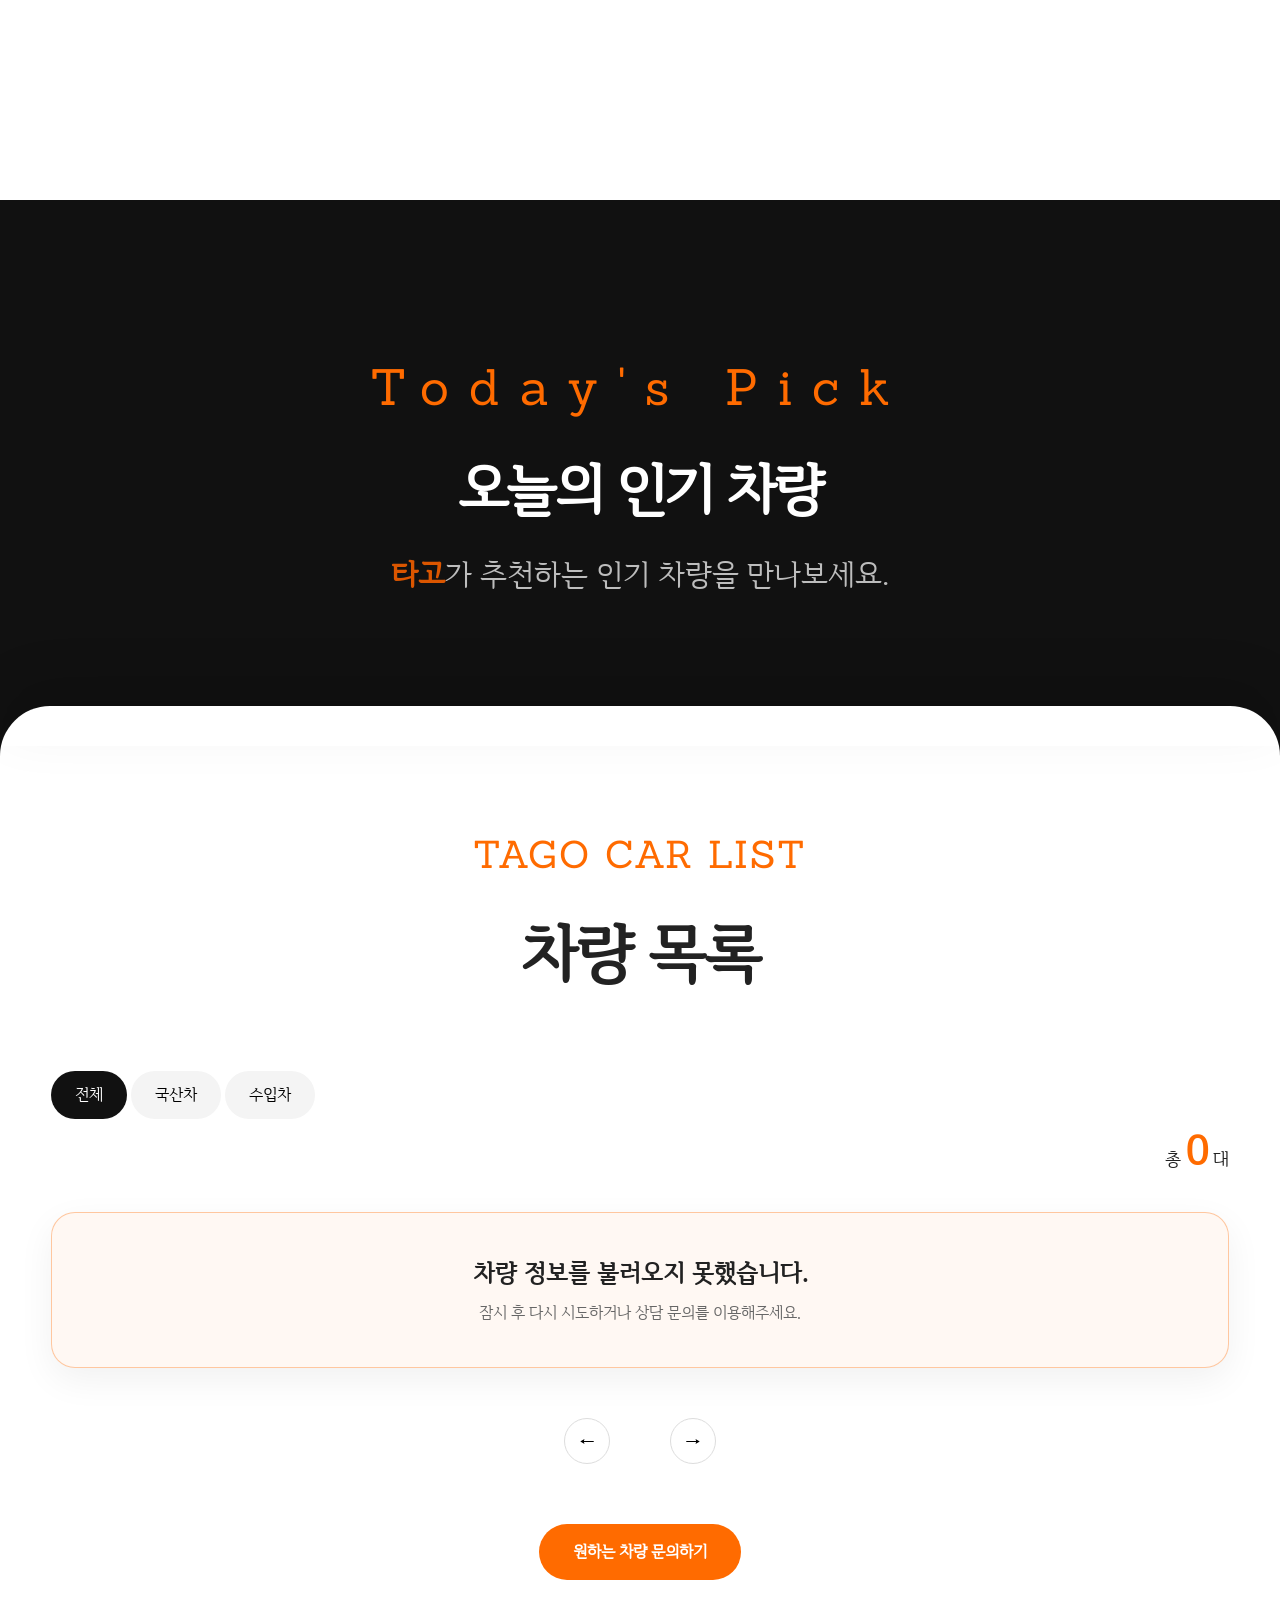
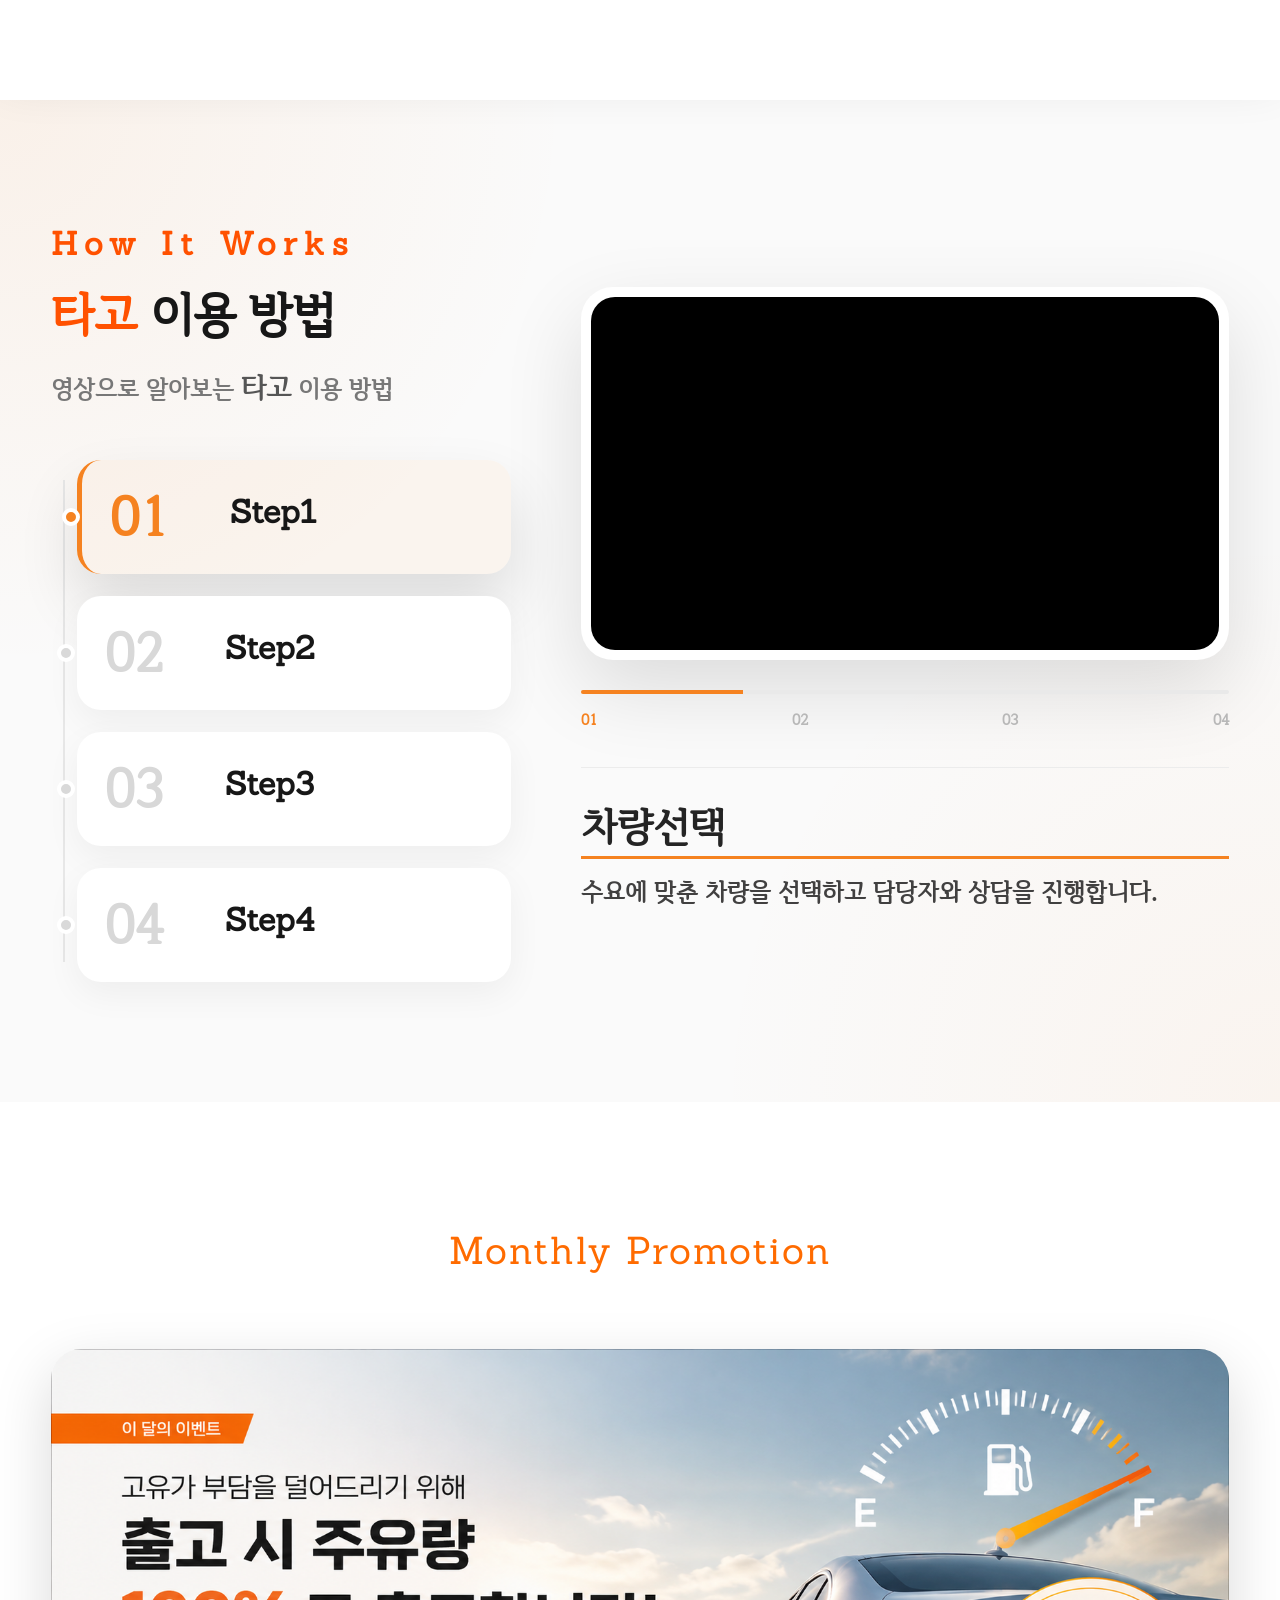
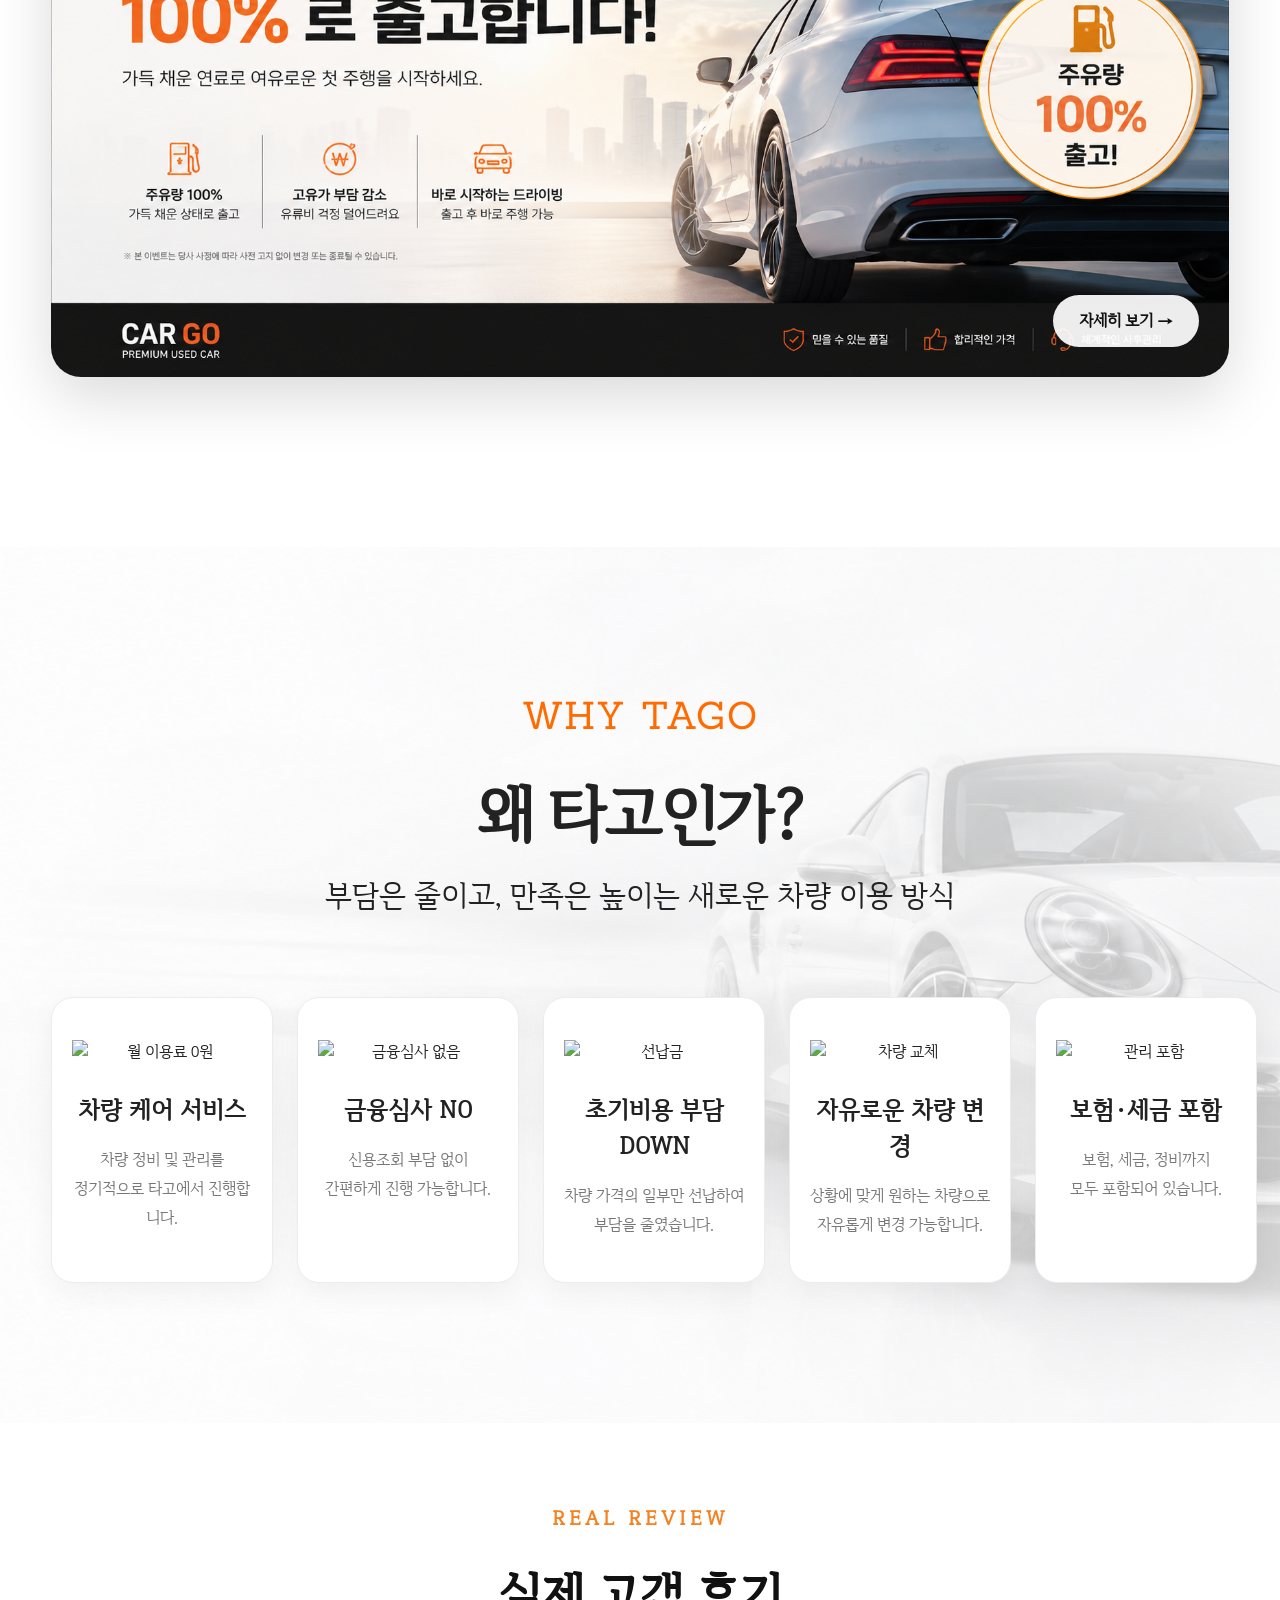
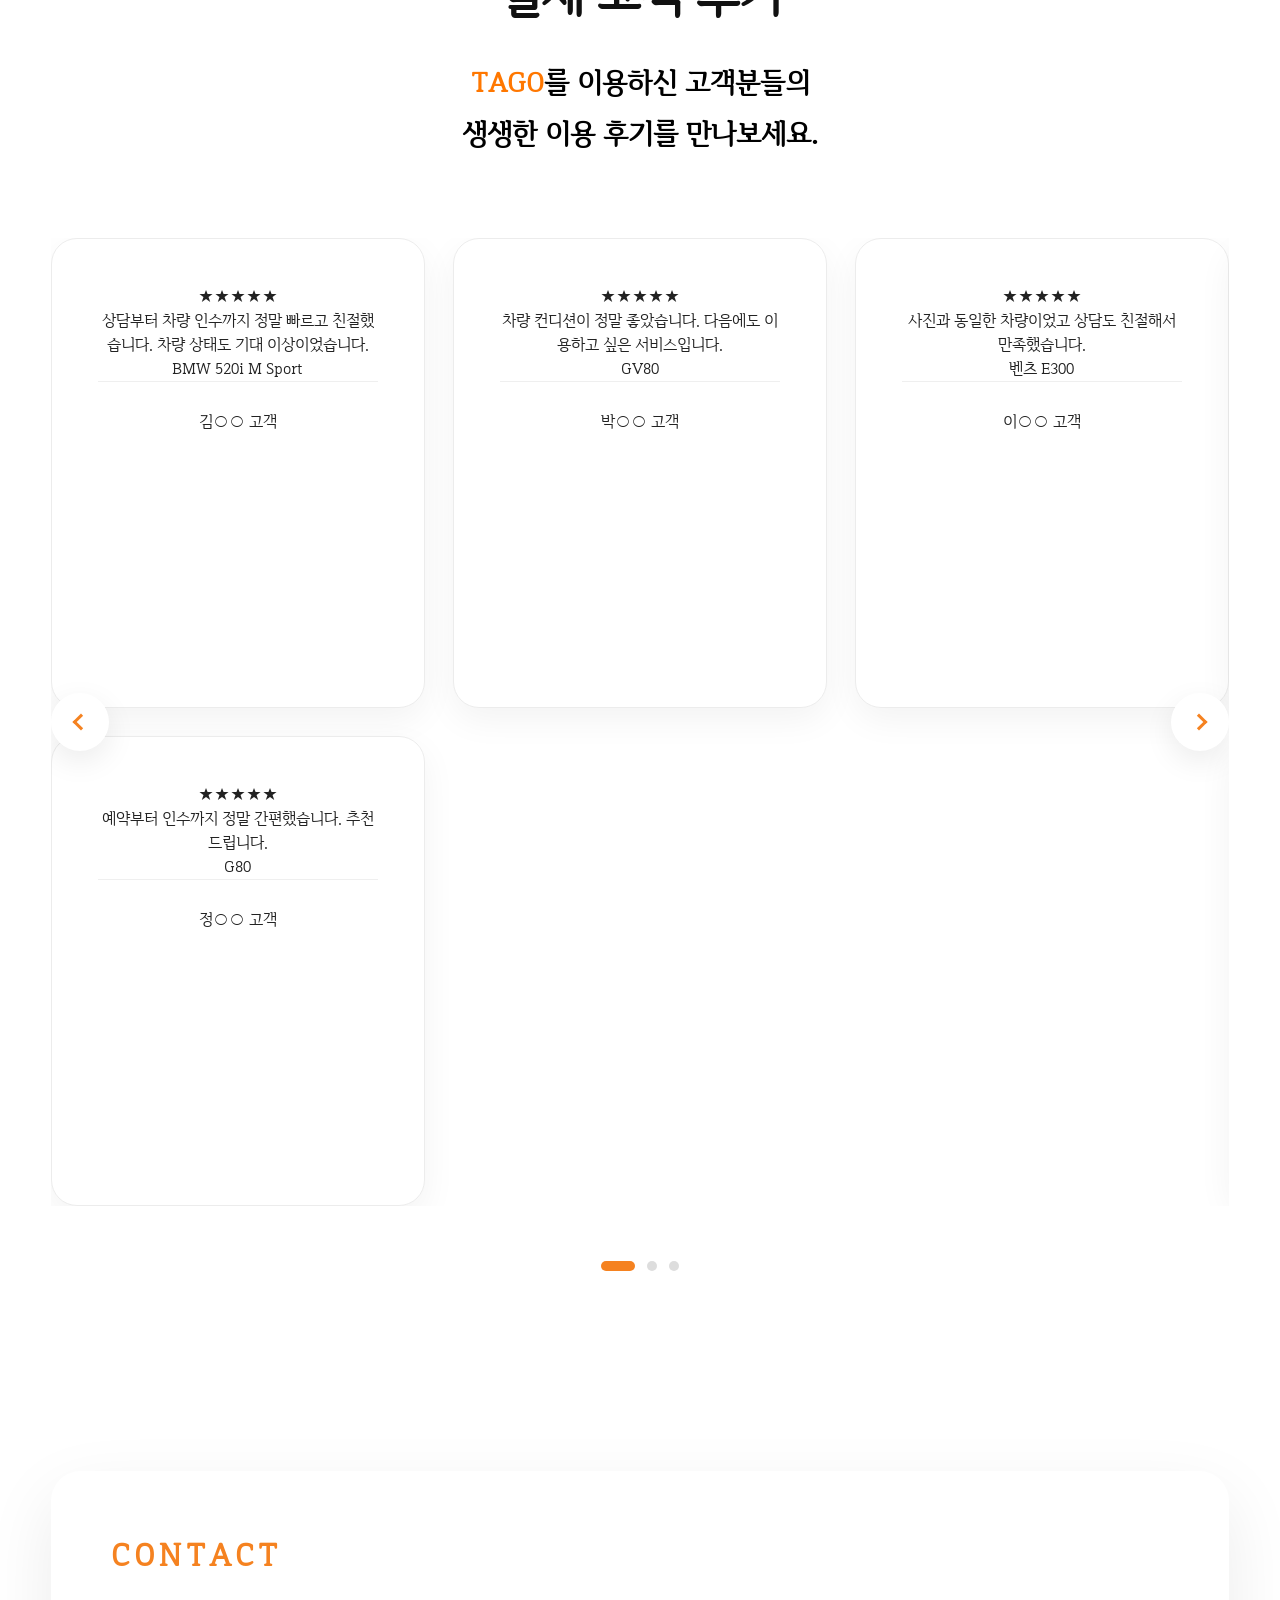
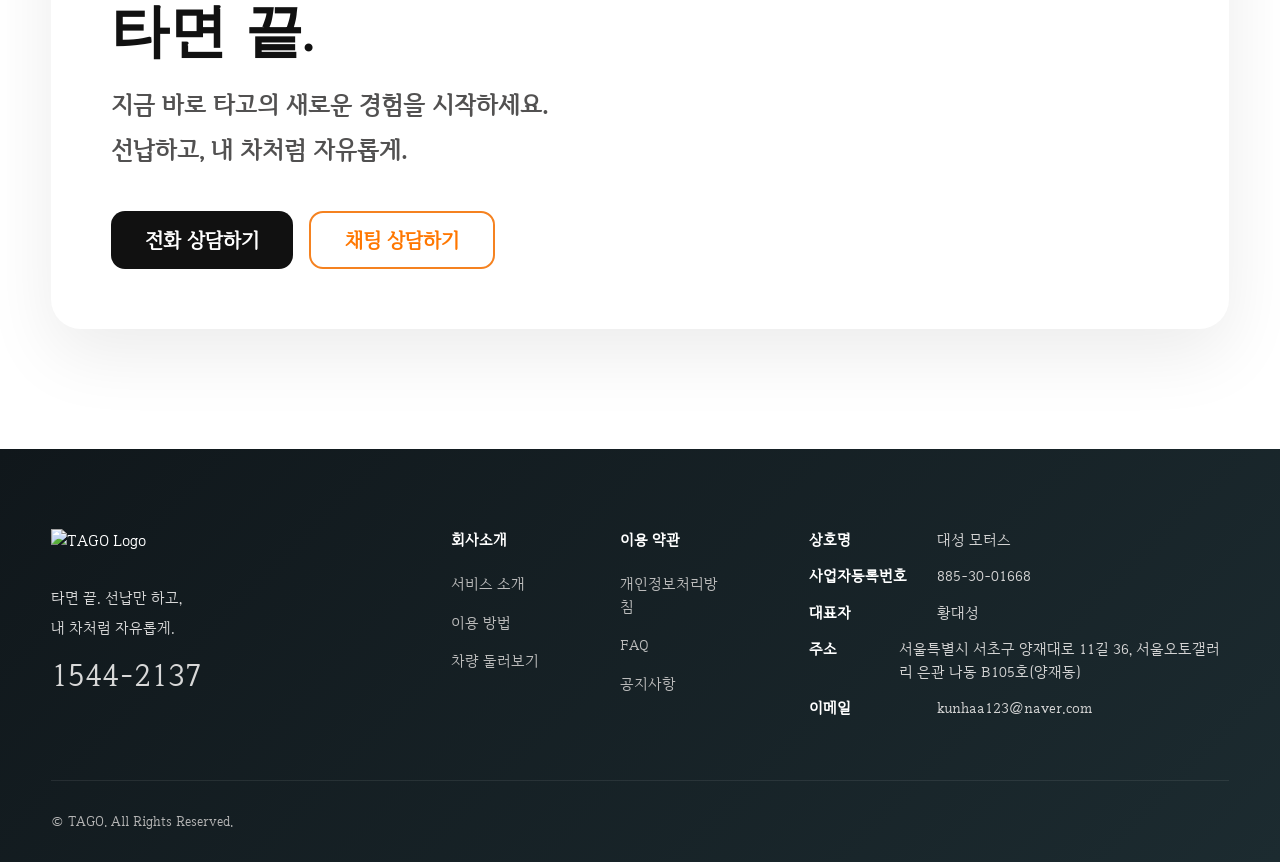
==== commit 58c1adfb: "Add files via upload" ====
--- a/index.html
+++ b/index.html
@@ -14,7 +14,7 @@
 <meta name="twitter:title" content="ShareCar Premium | 실시간 프리미엄 차량 상담">
 <meta name="twitter:description" content="원하는 차량을 빠르게 찾고 상담까지 한 번에 진행하세요.">
 <meta name="twitter:image" content="image/car_kakao-001.png">
-<title>Premium ShareCar CAR GO | 프리미엄 쉐어카 전문 CAR Go</title>
+<title>Premium ShareCar TAGO | 프리미엄 쉐어카 전문 TAGO</title>
 
 <link rel="stylesheet" href="css/base.css">
 <link rel="stylesheet" href="css/layout.css">
@@ -24,11 +24,31 @@
 <link rel="stylesheet" href="css/review.css">
 <link rel="stylesheet" href="css/contact.css">
 <link rel="stylesheet" href="css/video.css">
-
+<link rel="stylesheet" href="css/event.css">
+<link rel="stylesheet" href="css/footer.css">
 
 <link rel="preconnect" href="https://fonts.googleapis.com">
 <link rel="preconnect" href="https://fonts.gstatic.com" crossorigin>
 <link href="https://fonts.googleapis.com/css2?family=Pretendard:wght@300;400;500;600;700;800&display=swap" rel="stylesheet">
+
+<link rel="preconnect" href="https://cdn.jsdelivr.net" crossorigin>
+<link rel="stylesheet" as="style" crossorigin href="https://cdn.jsdelivr.net/gh/orioncactus/pretendard/dist/web/static/pretendard.css" />
+
+
+<!-- Google Fonts -->
+<link rel="preconnect" href="https://fonts.googleapis.com">
+<link rel="preconnect" href="https://fonts.gstatic.com" crossorigin>
+
+<link href="https://fonts.googleapis.com/css2?
+family=Pretendard:wght@400;500;600;700&
+family=Cormorant+Garamond:wght@300;400;500;600;700&
+family=DM+Serif+Display&
+family=Libre+Baskerville:wght@400;700&
+family=Bitter:wght@300;400;500;600;700;800&
+family=Arvo:wght@400;700&
+family=Alegreya+SC:wght@400;500;700;800&
+family=Sanchez&
+display=swap" rel="stylesheet">
 
 
 <link
@@ -87,11 +107,12 @@
 
             <ul>
 
-                <li><a href="#cars">CAR LIST</a></li>
-                <li><a href="#featured">TODAY'S PICK</a></li>
+                <li><a href="#cars">차량목록</a></li>
+                <li><a href="#featured">Today's Pick</a></li>
                 <li><a href="#event">EVENT</a></li>
-                <li><a href="#why">WHY CAR GO?</a></li>
-                <li><a href="#contact">CALL</a></li>
+                <li><a href="#why"><span>타고</span>란?</a></li>
+                <li><a href="#review">이용후기</a></li>
+                <li><a href="#contact">고객센터</a></li>
 
             </ul>
 
@@ -140,30 +161,30 @@
         <!-- <span class="hero-subtitle">
             PREMIUM USED CARS
         </span> -->
-
+        <img src="assets/image/cargo-hero.png" alt="">
         <h1>
             <!-- 가장 신뢰할 수 있는<br>
             프리미엄 쉐어카 <span>CAR Go</span> -->
-            <img src="assets/image/cargo-hero.png" alt="">
+            <span>타</span>면 <span>끝.</span>
         </h1>
 
         <span class="hero-subtitle">
-            PREMIUM USED CARS
+            <!-- Premium Mobility Membership -->
+                선납만 하고, 내 차처럼 자유롭게
         </span>
 
         <p>
-            국산차부터 수입차까지<br>
-            합리적인 가격의 중고차 쉐어
+            부담없는 새로운 자동차 이용 방식, <span>타고</span>
         </p>
 
         <div class="hero-buttons">
 
             <a href="#cars" class="btn-primary">
-                차량 확인
+                내게 맞는 차량 찾기
             </a>
 
             <a href="#contact" class="btn-secondary">
-                상담하기 →
+                상담 신청하기
             </a>
 
         </div>
@@ -173,22 +194,47 @@
 </section></div>
 
 
+<!-- ======================================================= -->
+
+<section id="featured" class="featured-section">
+
+    <div class="section-title">
+
+        <p>Today's Pick</p>
+
+        <h2>오늘의 인기 차량</h2>
+
+        <span>
+            <a>타고</a>가 추천하는 인기 차량을 만나보세요.
+        </span>
+
+    </div>
+
+
+    <div id="featured-list" class="featured-grid">
+
+    </div>
+
+</section>
+
+
+
 <section id="cars" class="cars-section light-section">
 
     <div class="section-title">
 
         <span class="section-label">
-            REAL TIME
+            TAGO CAR LIST
         </span>
 
         <h2>
-            실시간 보유 차량
+            차량 목록
         </h2>
 
-        <p>
+        <!-- <p>
             현재 대여 가능한 차량을
             실시간으로 확인해보세요.
-        </p>
+        </p> -->
 
     </div>
 
@@ -216,13 +262,13 @@
 
         </div>
 
-        <div class="toolbar-right">
+        <!-- <div class="toolbar-right">
 
             <button class="sort-btn">
                 최신순
             </button>
 
-        </div>
+        </div> -->
 
     </div>
 
@@ -232,34 +278,16 @@
         기존 구글시트에서
         JS가 여기에 차량카드를 생성함
     -->
-<div class="car-search-result">
-
-총
-
-<span id="car-count">
-
-0
-
-</span>
-
-대의 차량
-
-</div>
 <div class="cars-head">
 
     <div>
 
-        <span class="section-label">
-
-            PREMIUM COLLECTION
-
-        </span>
-
-        <h2>
-
-            실시간 보유 차량
-
-        </h2>
+        <!-- <span class="section-label">
+
+            Premium Car List
+        </span> -->
+
+
 
     </div>
 
@@ -322,28 +350,6 @@
 
 </section>
 
-<!-- ======================================================= -->
-
-<section id="featured" class="featured-section">
-
-    <div class="section-title">
-
-        <p>TODAY'S PICK</p>
-
-        <h2>오늘의 추천 차량</h2>
-
-        <span>
-            <a>CAR GO</a>가 추천하는 인기 차량을 만나보세요.
-        </span>
-
-    </div>
-
-
-    <div id="featured-list" class="featured-grid">
-
-    </div>
-
-</section>
 
 <!-- ===========================================================
 VIDEO SECTION
@@ -357,16 +363,15 @@
         <div class="process-left">
 
             <span class="process-label">
-                CAR GO PROCESS
+                How It Works
             </span>
 
             <h2>
-                CAR GO의 진행과정
+                <span>타고</span> 이용 방법
             </h2>
 
             <p class="process-desc">
-                고객님의 차량이 준비되는 모든 과정을
-                단계별로 확인해보세요.
+                영상으로 알아보는 <span>타고</span> 이용 방법
             </p>
 
             <div class="process-list">
@@ -390,7 +395,7 @@
                     <div class="process-info">
 
                         <h3>
-                            차량선택
+                            Step1
                         </h3>
 
 
@@ -417,7 +422,7 @@
                     <div class="process-info">
 
                         <h3>
-                            차량정비
+                            Step2
                         </h3>
 
 
@@ -444,7 +449,7 @@
                     <div class="process-info">
 
                         <h3>
-                            차량출고
+                            Step3
                         </h3>
 
 
@@ -470,7 +475,7 @@
                     <div class="process-info">
 
                         <h3>
-                            차량운행
+                            Step4
                         </h3>
 
 
@@ -534,9 +539,7 @@
                             <h3 id="videoTitle">
                                 차량선택
                             </h3>
-                            <p id="videoText">
-                                수요에 맞춘 차량을 선택합니다.
-                            </p>
+                            <p id="videoText"></p>
 
                         </div>
 
@@ -555,9 +558,9 @@
 
     <div class="section-title">
 
-        <span class="section-label">PROMOTION</span>
-
-        <h2>7월의 EVENT</h2>
+        <span class="section-label">Monthly Promotion</span>
+
+        <!-- <h2>7월의 EVENT</h2> -->
 
     </div>
 
@@ -589,28 +592,21 @@
 
 </div>
 
-
-<div class="event-modal">
-
-    <div class="event-modal-content">
-
-        <button class="event-modal-close">×</button>
-
-        <img id="event-modal-image">
-
-    </div>
-
-</div>
-
-
-<section id="why"  class="why-sharecar">
-
-    <div class="why-header">
-
-        <span>WHY CAR GO</span>
-
-        <h2>이래서 <span>CAR GO</span>를 선택합니다.</h2>
-
+<section id="why" class="why-section">
+
+    <div class="section-title">
+
+        <span class="section-label">
+            WHY TAGO
+        </span>
+
+        <h2>
+            왜 <span>타고</span>인가?
+        </h2>
+
+        <p>
+            부담은 줄이고, 만족은 높이는 새로운 차량 이용 방식
+        </p>
 
     </div>
 
@@ -618,196 +614,138 @@
 
         <div class="why-card">
 
-            <div class="why-icon">
-                <img src="assets/image/whyicon1.png" alt="">
+            <img src="assets/image/why-icons1.png" class="why-icon" alt="월 이용료 0원">
+
+            <h3>차량 케어 서비스</h3>
+
+            <p>
+                차량 정비 및 관리를<br>
+                정기적으로 타고에서 진행합니다.
+            </p>
+
+        </div>
+
+        <div class="why-card">
+
+            <img src="assets/image/why-icons2.png" class="why-icon" alt="금융심사 없음">
+
+            <h3>금융심사 NO</h3>
+
+            <p>
+                신용조회 부담 없이<br>
+                간편하게 진행 가능합니다.
+            </p>
+
+        </div>
+
+        <div class="why-card">
+
+            <img src="assets/image/why-icons3.png" class="why-icon" alt="선납금">
+
+            <h3>초기비용 부담 DOWN</h3>
+
+            <p>
+                차량 가격의 일부만 선납하여<br>
+                부담을 줄였습니다.
+            </p>
+
+        </div>
+
+        <div class="why-card">
+
+            <img src="assets/image/why-icons4.png" class="why-icon" alt="차량 교체">
+
+            <h3>자유로운 차량 변경</h3>
+
+            <p>
+                상황에 맞게 원하는 차량으로<br>
+                자유롭게 변경 가능합니다.
+            </p>
+
+        </div>
+
+        <div class="why-card">
+
+            <img src="assets/image/why-icons5.png" class="why-icon" alt="관리 포함">
+
+            <h3>보험·세금 포함</h3>
+
+            <p>
+                보험, 세금, 정비까지<br>
+                모두 포함되어 있습니다.
+            </p>
+
+        </div>
+
+    </div>
+
+</section>
+
+<!-- =========================================================
+    REVIEW
+========================================================= -->
+
+<section class="review-section" id="review">
+
+    <div class="container">
+
+        <!-- TITLE -->
+
+        <div class="review-title">
+
+            <h4>REAL REVIEW</h4>
+
+            <p class="real-review">실제 고객 후기</p>
+
+            <p>
+                <span>TAGO</span>를 이용하신 고객분들의<br>
+                생생한 이용 후기를 만나보세요.
+            </p>
+
+        </div>
+
+
+        <!-- SLIDER -->
+
+
+        <div class="review-slider">
+
+            <!-- PREV -->
+
+            <button class="review-arrow prev" aria-label="이전 후기">
+
+                <i class="fa-solid fa-chevron-left"></i>
+
+            </button>
+
+                        <button class="review-arrow next" aria-label="다음 후기">
+
+                <i class="fa-solid fa-chevron-right"></i>
+
+            </button>
+
+
+            <!-- TRACK -->
+
+            <div class="review-track">
+
+                <!-- review.js에서 자동 생성 -->
+
             </div>
 
-            <div>
-
-                <h3>다양한 차량 선택</h3>
-
-                <p>
-                    세단부터 SUV, 프리미엄 차량까지
-                    원하는 라이프스타일에 맞는
-                    다양한 차량을 제공합니다.
-                </p>
-
-            </div>
-
-        </div>
-
-        <div class="why-card">
-
-            <div class="why-icon">
-                <img src="assets/image/whyicon2.png" alt="">
-            </div>
-
-            <div>
-
-                <h3>프리미엄 컨디션</h3>
-
-                <p>
-                    정기적인 관리와 점검을 통해
-                    항상 최상의 상태를 유지하는
-                    차량만 제공합니다.
-                </p>
-
-            </div>
-
-        </div>
-
-        <div class="why-card">
-
-            <div class="why-icon">
-                <img src="assets/image/whyicon3.png" alt="">
-            </div>
-
-            <div>
-
-                <h3>유연한 이용</h3>
-
-                <p>
-                    필요한 일정과 목적에 맞춰
-                    부담 없이 이용할 수 있도록
-                    유연한 서비스를 제공합니다.
-                </p>
-
-            </div>
-
-        </div>
-
-        <div class="why-card">
-
-            <div class="why-icon">
-                <img src="assets/image/whyicon4.png" alt="">
-            </div>
-
-            <div>
-
-                <h3>믿을 수 있는 상담</h3>
-
-                <p>
-                    차량 선택이 어렵다면
-                    전문 상담을 통해
-                    가장 적합한 차량을 추천드립니다.
-                </p>
-
-            </div>
-
-        </div>
-
-        <div class="why-card">
-
-            <div class="why-icon">
-                <img src="assets/image/whyicon5.png" alt="">
-            </div>
-
-            <div>
-
-                <h3>빠르고 간편한 진행</h3>
-
-                <p>
-                    복잡한 절차보다
-                    간편한 상담과 빠른 진행으로
-                    시간을 아껴드립니다.
-                </p>
-
-            </div>
-
-        </div>
-
-        <div class="why-card">
-
-            <div class="why-icon">
-                <img src="assets/image/whyicon6.png" alt="">
-            </div>
-
-            <div>
-
-                <h3>새로운 차량 경험</h3>
-
-                <p>
-                    차량을 소유하는 것보다
-                    다양한 차량을 경험하는
-                    새로운 라이프스타일을 제안합니다.
-                </p>
-
-            </div>
-
-        </div>
-
-    </div>
-
-    <div class="why-footer">
-
-        <span></span>
-
-        <h3>
-        
-            필요한 순간, 원하는 차량을<br>더 편리하고 자유롭게 경험할 수 있도록<br>
-            <span>CAR GO</span>가 함께합니다.
-        
-            <!-- Experience
-            <strong>Beyond</strong>
-            Ownership -->
-
-        </h3>
-
-        <!-- <p>
-
-            차량을 소유하는 방식이 아닌,
-            필요한 순간 함께하는 새로운 경험.
-
-        </p> -->
-
-    </div>
-
-</section>
-<!-- PART2부터 차량목록 시작 -->
-
-
-
-<!-- ===========================================================
-
-============================================================ -->
-
-
-
-
-
-
-<!-- ===========================================================
-PROCESS
-=========================================================== -->
-
-<section class="review-section" id="review">
-
-    <div class="container">
-
-        <!-- 타이틀 -->
-        <div class="review-title">
-
-            <h4>REAL REVIEW</h4>
-
-            <span>고객 후기</span>
-
-            <p>
-                실제 이용 고객분들의 솔직한 후기를 확인해보세요.
-            </p>
-
-        </div>
-
-        <!-- 슬라이더 -->
-        <div class="review-slider">
-
-            <div class="review-track">
-
-            </div>
-
-        </div>
-
-        <!-- 페이지네이션 -->
+
+            <!-- NEXT -->
+
+
+
+        </div>
+
+
+        <!-- PAGINATION -->
+
         <div class="review-pagination">
+
+            <!-- review.js에서 자동 생성 -->
 
         </div>
 
@@ -815,7 +753,7 @@
 
 </section>
 <!-- ===========================
-TODAY'S PICK
+
 =========================== -->
 
 
@@ -825,237 +763,36 @@
 CONTACT
 =========================================================== -->
 
-<section id="contact" class="contact-section">
-
-    <!-- 배경 이미지 -->
-    <div class="contact-bg">
-
-        <!-- 나중에 차량 이미지 넣기 -->
-        <img
-            src="assets/image/contact-car.png"
-            alt="">
-
-    </div>
-
-    <div class="container">
-
-        <!-- TITLE -->
-
-        <div class="contact-title">
-
-            <span>CONTACT</span>
+<section id="contact" class="contact-banner">
+
+    <div class="contact-wrap">
+
+        <!-- <img src="assets/image/contact-bg.png" class="contact-bg" alt=""> -->
+
+        <div class="contact-content">
+
+            <span class="contact-label">
+                CONTACT
+            </span>
 
             <h2>
-
-                원하는 차량을<br>
-
-                가장 <em>빠르게</em> 찾아드립니다.
-
+                타면 끝.
             </h2>
 
             <p>
-
-                찾고 계신 차량 조건을 남겨주시면<br>
-                보유 차량 및 입고 예정 차량을 확인하여
-                전문 상담사가 빠르게 안내드립니다.
-
-            </p>
-
-        </div>
-
-
-        <!-- FEATURE -->
-
-        <div class="contact-feature-wrap">
-
-
-            <div class="contact-feature-card">
-
-                <div class="feature-number">
-
-                    01
-
-                </div>
-
-                <div class="feature-icon">
-
-                    <img
-                    src="assets/image/contact1.png"
-                    alt="">
-
-                </div>
-
-                <h3>
-
-                    실시간 차량 조회
-
-                </h3>
-
-                <p>
-
-                    현재 보유 차량과
-                    입고 예정 차량을<br>
-                    빠르게 확인해드립니다.
-
-                </p>
-
-            </div>
-
-
-
-            <div class="contact-feature-card">
-
-                <div class="feature-number">
-
-                    02
-
-                </div>
-
-                <div class="feature-icon">
-
-                    <img
-                    src="assets/image/contact2.png"
-                    alt="">
-
-                </div>
-
-                <h3>
-
-                    맞춤 견적 안내
-
-                </h3>
-
-                <p>
-
-                    고객님의 조건에 맞는<br>
-                    차량과 견적을
-                    안내해드립니다.
-
-                </p>
-
-            </div>
-
-
-
-            <div class="contact-feature-card">
-
-                <div class="feature-number">
-
-                    03
-
-                </div>
-
-                <div class="feature-icon">
-
-                    <img
-                    src="assets/image/contact3.png"
-                    alt="">
-
-                </div>
-
-                <h3>
-
-                    빠른 상담 진행
-
-                </h3>
-
-                <p>
-
-                    전문 상담사가
-                    처음부터 끝까지<br>
-                    친절하게 안내드립니다.
-
-                </p>
-
-            </div>
-
-        </div>
-
-
-        <!-- CTA -->
-
-        <div class="contact-cta">
-
-            <a
-                id="open-kakao-link"
-                href="#"
-                class="contact-btn primary">
-
-                <div>
-
-                    <strong>
-
-                        카카오 상담하기
-
-                    </strong>
-
-                    <span>
-
-                        평균 응답 5분 이내
-
-                    </span>
-
-                </div>
-
-                <i>
-
-                    →
-
-                </i>
-
-            </a>
-
-
-            <a
-                href="tel:"
-                class="contact-btn secondary">
-
-                <div>
-
-                    <strong>
-
-                        전화 문의하기
-
-                    </strong>
-
-                    <span>
-
-                        운영시간 09:00 ~ 20:00
-
-                    </span>
-
-                </div>
-
-                <i>
-
-                    →
-
-                </i>
-
-            </a>
-
-        </div>
-
-
-        <!-- BOTTOM INFO -->
-
-        <div class="contact-bottom">
-
-            <div>
-
-                🕒 평일 09:00 ~ 18:00
-
-            </div>
-
-            <div>
-
-                🛡 개인정보 안전 보호
-
-            </div>
-
-            <div>
-
-                ✔ 모든 상담 무료
+                지금 바로 타고의 새로운 경험을 시작하세요.<br>
+                선납하고, 내 차처럼 자유롭게.
+            </p>
+
+            <div class="contact-buttons">
+
+                <a href="#" class="contact-btn primary">
+                    전화 상담하기
+                </a>
+
+                <a href="tel:01012345678" class="contact-btn outline">
+                    채팅 상담하기
+                </a>
 
             </div>
 
@@ -1069,75 +806,6 @@
 <!-- ===========================================================
 MODAL
 =========================================================== -->
-<!-- 
-<div
-id="car-modal"
-class="car-modal">
-
-    <div class="modal-wrap">
-
-        <button
-        class="modal-close">
-
-            ×
-
-        </button>
-
-        <div class="modal-image">
-
-            <img
-            id="modal-img"
-            src=""
-            alt="">
-
-        </div>
-
-        <div class="modal-info">
-
-            <h2
-            id="modal-title">
-
-            </h2>
-
-            <ul>
-
-                <li id="modal-type"></li>
-
-                <li id="modal-year"></li>
-
-                <li id="modal-mileage"></li>
-
-                <li id="modal-color"></li>
-
-                <li id="modal-fuel"></li>
-
-                <li id="modal-price"></li>
-
-            </ul>
-
-            <div class="modal-buttons">
-
-                <a href="오픈카톡주소"
-                class="btn btn-primary">
-
-                    카카오 상담
-
-                </a>
-
-                <a href="tel:01012345678"
-                class="btn btn-outline">
-
-                    전화 문의
-
-                </a>
-
-            </div>
-
-        </div>
-
-    </div>
-
-</div> -->
 
 <div id="car-modal" class="car-modal">
 
@@ -1251,97 +919,102 @@
 FOOTER
 =========================================================== -->
 
-<footer>
-
-    <div class="container footer-grid">
-
-        <div>
-
-            <h3>
-
-                CAR GO
-
-            </h3>
-
-            <p>
-
-                Premium Rental Service
-
-            </p>
-
-        </div>
-
-        <div>
-
-            <h4>
-
-                MENU
-
-            </h4>
-
-            <ul>
-
-                <li>
-
-                    <a href="#cars">
-
-                        CAR LIST
-
-                    </a>
-
-                </li>
-
-                <li>
-
-                    <a href="#event">
-
-                        EVENT
-
-                    </a>
-
-                </li>
-
-                <li>
-
-                    <a href="#contact">
-
-                        CONSULT
-
-                    </a>
-
-                </li>
-
-            </ul>
-
-        </div>
-
-        <div>
-
-            <h4>
-
-                CONTACT
-
-            </h4>
-
-            <p>
-
-                TEL.
-
-            </p>
-
-            <p>
-
-                KAKAO.
-
-            </p>
-
-        </div>
-
-    </div>
-
-    <div class="copyright">
-
-        © SHARECAR PREMIUM
+<footer class="footer">
+
+    <div class="footer-inner">
+
+        <!-- LEFT -->
+        <div class="footer-brand">
+
+            <img
+                src="assets/image/ft-logo.png"
+                alt="TAGO Logo"
+                class="footer-logo">
+
+            <p>
+                타면 끝. 선납만 하고,<br>
+                내 차처럼 자유롭게.
+            </p>
+
+            <p class="ft-call">1544-2137</p>
+        </div>
+
+        <!-- MENU -->
+        <div class="footer-menu">
+
+            <div>
+
+                <h4>회사소개</h4>
+
+                <a href="#">서비스 소개</a>
+
+                <a href="#video">이용 방법</a>
+
+                <a href="#cars">차량 둘러보기</a>
+
+            </div>
+
+            <div>
+
+                <h4>이용 약관</h4>
+
+                <a href="#">개인정보처리방침</a>
+
+                <a href="#">FAQ</a>
+
+                <a href="#">공지사항</a>
+
+            </div>
+
+        </div>
+
+        <!-- INFO -->
+        <div class="footer-info">
+
+            <p>
+                <span>상호명</span>
+                대성 모터스
+            </p>
+
+            <p>
+                <span>사업자등록번호</span>
+                885-30-01668
+            </p>
+
+            <p>
+                <span>대표자</span>
+                황대성
+            </p>
+
+            <p>
+                <span>주소</span>
+                서울특별시 서초구 양재대로 11길 36, 서울오토갤러리 은관 나동 B105호(양재동)
+            </p>
+
+            <p>
+                <span>이메일</span>
+                kunhaa123@naver.com
+            </p>
+
+        </div>
+
+    </div>
+
+    <div class="footer-bottom">
+
+        <div class="footer-sns">
+
+            <a href="#"><i class="fa-brands fa-instagram"><img src="assets/image/ft-icon1.png" alt=""></i></a>
+
+            <a href="#"><i class="fa-solid fa-comment"><img src="assets/image/ft-icon2.png" alt=""></i></a>
+
+            <a href="#"><i class="fa-brands fa-youtube"><img src="assets/image/ft-icon3.png" alt=""></i></a>
+
+        </div>
+        <p>
+            © TAGO. All Rights Reserved.
+        </p>
+
 
     </div>
 
@@ -1384,14 +1057,14 @@
 
 <div class="floating-menu">
 
-    <a href="tel:01012345678" class="float-btn phone">
+    <a href="#contact" class="float-btn phone">
         <div class="float-icon">
-            <img src="assets/image/icon-phone.png" alt="전화">
-        </div>
-        <span>전화상담</span>
+            <img src="assets/image/floating-chat.png" alt="전화">
+        </div>
+        <span></span>
     </a>
 
-    <a href="#" class="float-btn kakao">
+    <!-- <a href="#" class="float-btn kakao">
         <div class="float-icon">
             <img src="assets/image/icon-kakao.png" alt="카카오톡">
         </div>
@@ -1410,7 +1083,7 @@
             <img src="assets/image/icon-cafe.png" alt="카페">
         </div>
         <span>네이버카페</span>
-    </a>
+    </a> -->
 
 </div>
 </body>
--- a/css/base.css
+++ b/css/base.css
@@ -6,7 +6,7 @@
     font-weight: 400;
     font-style: normal;
 }
-p,li,h1,h2,h3,h5,a,div{
+p,li,h1,h2,h3,h5,a,div,body{
     font-family: "EULA_iropke_batang",serif;
 }
 
--- a/css/layout.css
+++ b/css/layout.css
@@ -80,11 +80,12 @@
 
     text-decoration:none;
 
+
 }
 
 .logo img{
 
-    height:56px;
+    height:140px;
 
     width:auto;
 
@@ -96,11 +97,6 @@
 
 }
 
-.logo img{
-
-    height:200px;
-
-}
 
 
 .nav ul{
@@ -109,10 +105,6 @@
     list-style:none;
     align-items: center;
 }
-
-/* .nav ul li a{
-    font-size: 20px;
-} */
 
 .mobile-menu{
     display:none;
@@ -122,7 +114,7 @@
     height:46px;
     border-radius:999px;
     background:rgba(255,255,255,.12);
-    color:#fff;
+    color: #ffffff;
     font-size:24px;
     font-weight:800;
     line-height:1;
@@ -137,17 +129,29 @@
 
 .nav a{
 
-    color:white;
+    color: #ffffff;
 
     font-size: 22px;
 
-    font-weight:600;
+    font-weight: 300;
 
     letter-spacing:1px;
 
     position:relative;
 
 }
+
+.nav ul li:nth-child(2) a{
+    color: #f0680d;
+    font-weight: 600;
+
+}
+
+.nav a span{
+    color: #f0680d;
+    font-weight: 600;
+}
+
 .nav a::after{
 
     content:"";
@@ -327,28 +331,59 @@
     z-index:10;
 
 }
+
+.hero-content img{
+    width: 200px;
+    /* margin-bottom: 150px;
+    margin-left: -30px; */
+    margin: 0 130px 50px;
+}
+
+
+.hero-content h1{
+    font-size: 150px;
+    margin-top: -35px;
+    font-family: "Pretendard", sans-serif;
+}
+.hero-content h1 span{
+    color: #db5600;
+}
+
+
 .hero-subtitle{
 
+    margin-top: 0px;
+
+    font-size:30px;
+
+    letter-spacing:4px;
+
+    color:#ffffff;
+
+    margin-bottom: 4px;
+
+    font-weight: 400;
+
+}
+.hero-content p{
+
+    color:#bdbdbd;
+
     font-size:22px;
 
-    letter-spacing:4px;
-
-    color:#b58b49;
-
-    margin-bottom:20px;
-
-}
-.hero-content p{
-
-    color:#bdbdbd;
-
-    font-size:24px;
-
     line-height:1.8;
 
-    margin-bottom:50px;
-
-}
+    margin-bottom: 20px;
+
+}
+
+.hero-content p span{
+    font-weight: bold;
+    font-size: 30px;
+    color: #fff;
+}
+
+
 .hero-buttons{
 
     display:flex;
@@ -358,18 +393,22 @@
     align-items:center;
 
     font-size: 24px;
+
+    margin-left: 0px;
     
+    width: 100%;
+
+    
 }
 
 .btn-primary{
 
-    background:#d48b2b;
+    background:#be7c26;
 
     color:white;
 
-    padding:16px 34px;
-
-    border-radius:999px;
+
+    border-radius: 15px;
 
     text-decoration:none;
 
@@ -377,15 +416,18 @@
 
     transition:.3s;
 
+    padding: 14px 32px;
+
 }
 
 .btn-primary:hover{
 
-    background:#e6a03d;
+    background:#c75000;
 
 }
 .btn-secondary{
 
+
     color:white;
 
     text-decoration:none;
@@ -396,11 +438,13 @@
 
     transition:.3s;
 
-    padding:16px 34px;
-
-    border-radius:999px;
-
-    border: solid 3px #e8e8e8;
+    border-radius: 15px;
+
+    border: solid 2px #e8e8e8;
+
+    text-align: center;
+
+    padding: 14px 32px;
 }
 
 .btn-secondary:hover{
@@ -408,6 +452,12 @@
     opacity:1;
 
     transform:translateX(5px);
+
+    background-color: #fff;
+
+    color: #000000;
+
+    font-weight: 500;
 
 }
 .hero-video video{
@@ -432,172 +482,6 @@
 }
 /* ---------------- HERO ---------------- */
 /* 
-.hero{
-    position:relative;
-    min-height: 90vh;
-    padding:150px 0 110px;
-    overflow:hidden;
-    display:flex;
-    align-items:center;
-    background:#111;
-    background-attachment: fixed
-}
-
-
-
-.hero-slider,
-.hero-overlay{
-    position:absolute;
-    inset:0;
-}
-
-.hero-image{
-    position:absolute;
-    inset:0;
-    width:100%;
-    height:100%;
-    object-fit:cover;
-    opacity:0;
-    transition:opacity 1.2s;
-}
-
-.hero-image.active{
-    opacity:1;
-}
-
-.hero-overlay{
-    background:
-        radial-gradient(circle at 78% 24%, rgba(255,107,0,.22), transparent 30%),
-        linear-gradient(90deg, rgba(0,0,0,.84) 0%, rgba(0,0,0,.56) 48%, rgba(0,0,0,.70) 100%);
-    backdrop-filter:blur(2px);
-}
-
-.hero-content{
-    position:relative;
-    z-index:10;
-    display:flex;
-    flex-direction:column;
-    justify-content:center;
-    align-items:flex-start;
-    width:min(1400px,92%);
-    margin:auto;
-    color:#fff;
-    max-width:820px;
-}
-
-.hero-kicker{
-    display:flex;
-    flex-wrap:wrap;
-    align-items:center;
-    gap:10px;
-    margin-bottom:24px;
-}
-
-.hero-subtitle{
-    display:inline-block;
-    padding:10px 18px;
-    border-radius:999px;
-    background:rgba(255,255,255,.12);
-    backdrop-filter:blur(12px);
-    font-size:14px;
-    letter-spacing:2px;
-    font-weight:800;
-}
-
-.hero-badge{
-    display:inline-flex;
-    align-items:center;
-    min-height:38px;
-    padding:0 16px;
-    border:1px solid rgba(255,255,255,.18);
-    border-radius:999px;
-    background:rgba(255,107,0,.20);
-    color:#fff;
-    font-size:14px;
-    font-weight:800;
-}
-
-.hero h1{
-    font-size:clamp(46px,6.5vw,86px);
-    line-height:1.08;
-    font-weight:800;
-    letter-spacing:0;
-    max-width:900px;
-}
-
-.hero p{
-    max-width:680px;
-    font-size:clamp(17px,2vw,24px);
-    line-height:1.68;
-    opacity:.9;
-    margin-top:24px;
-}
-
-.hero-point{
-    display:flex;
-    gap:10px;
-    flex-wrap:wrap;
-    margin-top:30px;
-}
-.hero-point span{
-    background:rgba(255,255,255,.08);
-    backdrop-filter:blur(8px);
-    padding:10px 16px;
-    border-radius:999px;
-    border:1px solid rgba(255,255,255,.16);
-    font-weight:700;
-    font-size:15px;
-}
-
-.hero-buttons{
-    display:flex;
-    gap:18px;
-    margin-top:24px;
-}
-
-.hero-metrics{
-    display:grid;
-    grid-template-columns:repeat(3,minmax(0,1fr));
-    gap:14px;
-    width:100%;
-    max-width:620px;
-    margin-top:34px;
-}
-
-.hero-metrics div{
-    padding:18px;
-    border:1px solid rgba(255,255,255,.14);
-    border-radius:18px;
-    background:rgba(255,255,255,.08);
-    backdrop-filter:blur(12px);
-}
-
-.hero-metrics dt{
-    font-size:28px;
-    font-weight:900;
-    color:#fff;
-}
-
-.hero-metrics dd{
-    margin:4px 0 0;
-    color:rgba(255,255,255,.72);
-    font-size:14px;
-    font-weight:700;
-}
-
-.scroll-indicator{
-    position:absolute;
-    bottom:40px;
-    left:50%;
-    transform:translateX(-50%);
-    color:#fff;
-    letter-spacing:4px;
-    font-size:13px;
-
-    font-weight:700;
-
-    opacity:.75;
-} */
 
 /* ---------------- COMMON ---------------- */
 
@@ -612,9 +496,11 @@
 
 .section-label{
     color:var(--primary);
-    font-weight:700;
+
+    font-weight:500;
     letter-spacing:2px;
-    font-size: 30px;
+    font-size: 38px;
+    font-family: "Sanchez", serif;
 }
 
 .section-title h2{
@@ -624,11 +510,12 @@
 
     letter-spacing:-2px;
 
-    margin:22px 0;
+    margin:22px 0 10px;
 }
 .section-title p{
     font-size: 30px;
     font-weight: 400;
+    
 }
 /* ---------------- CARS ---------------- */
 
@@ -681,7 +568,7 @@
 
 .car-toolbar{
     width:min(1400px,92%);
-    margin:0 auto 40px;
+    margin:0 auto 0px;
     display:flex;
     justify-content:space-between;
     align-items:center;
@@ -702,7 +589,7 @@
 
     width:min(1400px,92%);
 
-    margin:0 auto 60px;
+    margin:0 auto 30px;
 
     display:flex;
 
@@ -732,233 +619,109 @@
 }
 
 /* ---------------- WHY ---------------- */
-/* 
-.why{
-
-    position:relative;
-
-    z-index:20;
-
-    margin-top:-80px;
-
-    background:#f8f8f8;
-
-    border-radius:40px 40px 0 0;
+
+
+
+
+.why-section{
+
+    padding:140px 0;
+
+    background:#fff;
+
+    background-image: url(../assets/image/whybg.png);
+
+        background-size:cover;
+
+    background-position:center;
+
+    background-repeat:no-repeat;
+
+}
+
+.why-section .section-title{
+
+    margin-bottom:80px;
 
 }
 
 .why-grid{
+
+    width:min(1400px,92%);
+
+    margin:auto;
+
     display:grid;
-    grid-template-columns:1fr 1fr;
-    gap:80px;
-    align-items:center;
-    padding-top: 30px;
-}
-
-.why-right{
-
-    overflow:hidden;
-
-    border-radius:30px;
-
-    height:600px;
-
-}
-
-.why-right img{
-
-    width:100%;
-
-    height:100%;
-
-    object-fit:cover;
-
-    transition:1s;
-
-}
-
-.why-right:hover img{
-
-    transform:scale(1.05);
-
-} */
-.why-sharecar{
-
-    background:#0f0f0f;
-
-    padding:140px 0;
-
-}
-
-.why-header{
+
+    grid-template-columns:repeat(5,1fr);
+
+    gap:24px;
+
+}
+
+.why-card{
+
+    background:#fff;
+
+    border:1px solid #ececec;
+
+    border-radius:22px;
+
+    padding:42px 20px;
 
     text-align:center;
 
-    margin-bottom:80px;
-
-}
-
-.why-header span{
-
-    color:#ff6a00;
+    transition:.35s;
+
+    box-shadow:0 10px 30px rgba(0,0,0,.05);
+
+}
+
+.why-card:hover{
+
+    transform:translateY(-8px);
+
+    box-shadow:0 20px 50px rgba(0,0,0,.1);
+
+}
+
+
+
+.why-icon{
+
+    width: 180px;
+    height:auto;
+
+    display:block;
+
+    margin:0 auto 28px;
+
+}
+
+
+
+.why-card h3{
+
+    font-size:24px;
 
     font-weight:700;
 
-    letter-spacing:3px;
-
-    font-size:60px;
-
-}
-
-.why-header h2{
-
-    color:#fff;
-
-    font-size: 50px;
-
-    margin:18px 0;
-
-}
-
-.why-header h2 span{
-    font-size: 50px;
-}
-
-.why-header p{
-
-    color:#bfbfbf;
+    color:#222;
+
+    margin-bottom:18px;
+
+}
+
+.why-card p{
+
+    font-size:16px;
 
     line-height:1.8;
 
-    font-size: 20px;
-
-}
-
-.why-grid{
-
-    width:min(1400px,92%);
-
-    margin:auto;
-
-    display:grid;
-
-    grid-template-columns:repeat(3,1fr);
-
-    gap:28px;
-
-}
-
-.why-card{
-
-    background:#fff;
-
-    border-radius:22px;
-
-    padding:42px;
-
-    display:flex;
-
-    align-items:center;
-
-    gap:28px;
-
-    transition:.35s;
-
-}
-
-.why-card:hover{
-
-    transform:translateY(-12px);
-
-    box-shadow:0 35px 70px rgba(0,0,0,.25);
-
-}
-
-.why-icon{
-
-    width:90px;
-
-    height:90px;
-
-    border-radius:50%;
-
-    background:#fff4ec;
-
-    display:flex;
-
-    align-items:center;
-
-    justify-content:center;
-
-    font-size:42px;
-
-    color:#ff6a00;
-
-    flex-shrink:0;
-
-}
-
-.why-card h3{
-
-    font-size:31px;
-
-    margin-bottom:12px;
-
-}
-
-.why-card p{
-
-    color:#666;
-
-    line-height:1.8;
-
-}
-
-.why-footer{
-
-    text-align:center;
-
-    margin-top:120px;
-
-}
-
-.why-footer span{
-
-    /* display:block; */
-
-    width:60px;
-
-    height:3px;
-
-    color: #ff6a00;
-
-    /* background:#ff6a00; */
-
-    /* margin:auto auto 28px; */
-
-}
-
-.why-footer h3{
-
-    font-size:30px;
-
-    color:#ffffff;
-
-}
-
-.why-footer strong{
-
-    color:#ff6a00;
-
-}
-
-.why-footer p{
-
-    color:#666;
-
-    margin-top:20px;
-
-}
+    color:#777;
+
+}
+
 /* ---------------- SERVICE ---------------- */
 
 .service-section{
@@ -983,226 +746,9 @@
     gap:30px;
 }
 
-/* ---------------- VIDEO ---------------- */
-
-
-.video-showcase{
-
-    display:grid;
-    grid-template-columns:480px 1fr;
-    gap:60px;
-    width:min(1400px,92%);
-    margin:auto;
-
-        z-index: 50;
-        position: relative;
-    
-    /* position: relative;
-    z-index: 5;
-    background: #fff; */
-}
-
-.video-right{
-    border-radius:24px;
-    overflow:hidden;
-    min-height:620px;
-    background:#111;
-}
-
-#media-container{
-    position:relative;
-    width:100%;
-    min-height:620px;
-}
-
-.media-layer{
-    position:absolute;
-    inset:0;
-    opacity:0;
-    transition:opacity .35s ease;
-}
-
-.media-layer.active{
-    opacity:1;
-}
-
-.media-layer video,
-.media-layer img{
-    width:100%;
-    height:100%;
-    object-fit:cover;
-}
-
-/* ---------------- EVENT ---------------- */
-
-.event-banner{
-
-    width:min(1200px,92%);
-
-    margin:50px auto;
-
-    border-radius:30px;
-
-    overflow:hidden;
-
-    box-shadow:0 20px 60px rgba(0,0,0,.15);
-
-    cursor:pointer;
-
-    position: relative;
-
-}
-.event-more{
-
-    position:absolute;
-
-    right:30px;
-
-    bottom:30px;
-
-    padding:14px 26px;
-
-    border-radius:999px;
-
-    background:rgba(255,255,255,.92);
-
-    color:#111;
-
-    font-weight:700;
-
-    transition:.3s;
-
-}
-
-.event-banner:hover .event-more{
-
-    background:#ff6b00;
-
-    color:#fff;
-
-    transform:translateX(5px);
-
-}
-
-.event-banner img{
-
-    width:100%;
-
-    display:block;
-
-    transition:.35s;
-
-}
-
-.event-banner:hover img{
-
-    transform:scale(1.02);
-
-}
-
-/* ---------------- PROCESS ---------------- */
-
-/* .process-section{
-
-    position:relative;
-
-    z-index:60;
-
-    margin-top:-80px;
-
-    background:#fafafa;
-
-    border-radius:40px 40px 0 0;
-
-}
-
-.timeline{
-    width:min(1200px,92%);
-    margin:auto;
-    display:grid;
-    grid-template-columns:repeat(4,1fr);
-    gap:30px;
-} */
-
-/* ---------------- FAQ ---------------- */
-
-.faq-section{
-
-    position:relative;
-
-    z-index:70;
-
-    margin-top:-80px;
-
-    background:white;
-
-    border-radius:40px 40px 0 0;
-
-}
-.faq-list{
-    width:min(900px,92%);
-    margin:auto;
-}
-
-/* ---------------- CONTACT ---------------- */
-
-.contact-section{
-    position:relative;
-    color:#fff;
-    text-align:center;
-    background:#111;
-    overflow:hidden;
-
-    z-index: 80;
-    margin-top: -80px;
-    border-radius: 40px 40px 0 0;
-}
-
-.contact-overlay{
-    position:absolute;
-    inset:0;
-    background:rgba(0,0,0,.55);
-}
-
-.contact-content{
-    position:relative;
-    z-index:5;
-    width:min(1180px,92%);
-    margin:auto;
-    display:grid;
-    grid-template-columns:minmax(0,1fr) minmax(360px,460px);
-    gap:56px;
-    align-items:center;
-    text-align:left;
-}
-
-.contact-copy p{
-    max-width:560px;
-    margin-top:22px;
-    font-size:20px;
-    line-height:1.8;
-    opacity:.88;
-}
-
-/* ---------------- FOOTER ---------------- */
-
-footer{
-    background:#111;
-    color:#fff;
-    padding:80px 0 20px;
-}
-
-.footer-grid{
-    display:grid;
-    grid-template-columns:2fr 1fr 1fr;
-    gap:40px;
-}
-
-.copyright{
-    text-align:center;
-    margin-top:60px;
-    opacity:.6;
-}
+
+
+
 
 .hero-search{
     margin-top:30px;
@@ -1338,7 +884,7 @@
 
 
 /* ==========================
-   Floating Menu
+   g Menu
 ========================== */
 /* ===============================
    Floating Menu
@@ -1389,7 +935,7 @@
 
     border-radius:50%;
 
-    background:#111;
+
 
     display:flex;
 
@@ -1405,9 +951,9 @@
 
 .float-icon img{
 
-    width:100px;
-
-    height:100px;
+    width:80px;
+
+    height:80px;
 
     object-fit:contain;
 
@@ -1417,11 +963,12 @@
 
     margin-top:8px;
 
-    color:#fff;
-
-    font-size:12px;
-
-    font-weight:600;
+    color:#ffca74;
+    text-shadow: 1px 1px 0 #050505;
+
+    font-size:18px;
+
+    font-weight: 600;
 
     letter-spacing:-0.3px;
 
@@ -1488,6 +1035,7 @@
     margin-bottom:15px;
 
     font-size: 50px;
+font-family: "Sanchez", serif;
 }
 
 
@@ -1619,51 +1167,58 @@
 .featured-content ul{
 
     display:flex;
+    justify-content:center;
+    align-items:center;
+    gap:0;
+    list-style:none;
+    padding:22px 0;
+    margin-bottom:30px;
+    border-top:1px solid #333;
+    border-bottom:1px solid #333;
+}
+
+.featured-content li{
+
+    display:flex;
+    align-items:center;
+    color:#d5d5d5;
+    font-size:24px;
+    font-weight:500;
+}
+
+.featured-content ul li:not(:last-child)::after{
+    content:"│";
+    color:#4a4a4a;
+    margin:0 14px;
+    font-weight:700;
+}
+
+.featured-content a{
+
+    color:#ff6b00;
+
+    font-weight:700;
+
+    text-decoration:none;
+
+    
+}
+.featured-bottom{
+
+    width:min(1400px,92%);
+
+    margin:70px auto 0;
+
+    background:#181818;
+
+    border-radius:22px;
+
+    padding:40px;
+
+    display:flex;
 
     justify-content:space-between;
 
-    list-style:none;
-
-    padding:25px 0;
-
-    margin-bottom:30px;
-
-    border-top:1px solid #333;
-
-    border-bottom:1px solid #333;
-
-}
-
-.featured-content li{
-
-    color:#d5d5d5;
-
-}
-.featured-content a{
-
-    color:#ff6b00;
-
-    font-weight:700;
-
-    text-decoration:none;
-
-}
-.featured-bottom{
-
-    width:min(1400px,92%);
-
-    margin:70px auto 0;
-
-    background:#181818;
-
-    border-radius:22px;
-
-    padding:40px;
-
-    display:flex;
-
-    justify-content:space-between;
-
     align-items:center;
 
     color: #fff;
--- a/css/components.css
+++ b/css/components.css
@@ -369,7 +369,7 @@
 
 .car-info{
 
-    padding: 18px 8px;
+    padding: 22px;
     display:flex;
     text-align: center;
     flex-direction:column;
@@ -380,14 +380,88 @@
 
 .car-title{
 
+    font-size:24px;
+
+    font-weight:700;
+
+    margin-bottom:14px;
+
+    text-align:left;
+
+}
+
+.car-meta{
+
+    display:flex;
+
+    align-items:center;
+
+    flex-wrap:wrap;
+
+    gap:10px;
+
+    color:#505050;
+
+    font-size: 14px;
+
+    margin-bottom:10px;
+
+    text-align: left;
+
+    font-weight: 500;
+}
+
+.car-meta span:not(:last-child)::after{
+
+    content:"|";
+
+    margin-left:10px;
+
+    color:#d9d9d9;
+
+}
+
+.car-price{
+
+    border-top:1px solid #ededed;
+
+    padding-top:14px;
+
+    text-align: left;
+}
+
+.price-label{
+
+    font-size:18px;
+
+    color:#4e4e4e;
+
+    margin-bottom:8px;
+    font-weight: 700;
+
+}
+/* .price-label:nth-child(2){
+
+
+    font-size:18px;
+
+    color:#4e4e4e;
+
+    margin-bottom:8px;
+
+} */
+
+.car-price strong{
+
+
     font-size:20px;
 
     font-weight:700;
 
-    margin-bottom:8px;
-}
-
-.car-summary{
+    color:#ff6b00;
+
+}
+/* .car-summary{
     color: #666;
     font-size: 14px;
 }
@@ -400,7 +474,7 @@
 
     font-size:15px;
 
-}
+} */
 
 
 .car-spec{
@@ -627,171 +701,7 @@
 
 /* ---------- EVENT ---------- */
 
-.event-card{
-
-    border-radius:24px;
-    overflow:hidden;
-    background:#fff;
-    box-shadow:0 10px 25px rgba(0,0,0,.08);
-    transition:.35s;
-    cursor: pointer;
-}
-
-.event-card:hover{
-
-    transform:translateY(-10px);
-
-}
-
-
-
-.event-image{
-
-    aspect-ratio:16/10;
-    background:#ddd;
-    display:flex;
-    align-items:center;
-    justify-content:center;
-    font-weight:700;
-
-}
-
-.event-content{
-
-    padding:28px;
-
-}
-
-
-.event-modal{
-
-    position:fixed;
-
-    inset:0;
-
-    background:rgba(0,0,0,.85);
-
-    display:flex;
-
-    justify-content:center;
-
-    align-items:center;
-
-    opacity:0;
-
-    visibility:hidden;
-
-    transition:.3s;
-
-    z-index:99999;
-
-}
-
-.event-modal.active{
-
-    opacity:1;
-
-    visibility:visible;
-
-}
-
-.event-modal-content{
-
-    position:relative;
-
-    max-width:90vw;
-
-    max-height:90vh;
-
-}
-
-#event-modal-image{
-
-    width:auto;
-
-    max-width:90vw;
-
-    max-height:90vh;
-
-    border-radius:18px;
-
-    box-shadow:0 20px 60px rgba(0,0,0,.5);
-
-    animation:eventPopup .25s ease;
-
-}
-
-@keyframes eventPopup{
-
-    from{
-
-        opacity:0;
-
-        transform:scale(.85);
-
-    }
-
-    to{
-
-        opacity:1;
-
-        transform:scale(1);
-
-    }
-
-}
-
-.event-modal-close{
-
-    position:absolute;
-
-    top:-18px;
-
-    right:-18px;
-
-    width:42px;
-
-    height:42px;
-
-    border:none;
-
-    border-radius:50%;
-
-    background:#fff;
-
-    color:#111;
-
-    font-size:28px;
-
-    cursor:pointer;
-
-    transition:.25s;
-
-}
-
-.event-modal-close:hover{
-
-    transform:rotate(90deg);
-
-}
-
-.event-card img{
-
-    width:100%;
-
-    height:100%;
-
-    object-fit:cover;
-
-    transition:.35s;
-
-}
-
-.event-card:hover img{
-
-    transform:scale(1.05);
-
-}
+
 
 
 
@@ -823,52 +733,9 @@
 
 }
 
-
-/* ---------- MODAL ---------- */
-
-.car-modal{
-
-    position:fixed;
-    inset:0;
-    display:none;
-    background:rgba(0,0,0,.75);
-    z-index:9999;
-
-}
+/**********/
 
 /* .modal-wrap{
-
-    width:min(1100px,92%);
-    margin:5vh auto;
-    display:grid;
-    grid-template-columns:1fr 420px;
-    background:#fff;
-    border-radius:30px;
-    overflow:hidden;
-
-} */
-/* .modal-wrap{
-
-    width:min(1200px,92%);
-
-    display:grid;
-
-    grid-template-columns:58% 42%;
-
-    background:#fff;
-
-    border-radius:32px;
-
-    overflow:hidden;
-
-    box-shadow:
-        0 30px 80px rgba(0,0,0,.25);
-
-            animation:modalUp .35s ease;
-
-} */
-
-.modal-wrap{
 
     width:min(1200px,92%);
     margin:4vh auto;
@@ -888,7 +755,7 @@
 
     animation:modalUp .35s ease;
 
-}
+} */
 
 
 @keyframes modalUp{
@@ -918,7 +785,7 @@
 
 } */
 
-.modal-image{
+/* .modal-image{
 
     background:#f7f7f7;
 
@@ -933,7 +800,7 @@
     padding:45px;
 
 
-}
+} */
 
 /* .modal-image img{
 
@@ -955,15 +822,11 @@
 
 }
 
-/* .modal-info{
-
-    padding:40px;
-
-} */
+
 
 .modal-info{
 
-    padding:48px;
+    padding: 26px 34px 34px;
 
     display:flex;
 
@@ -999,7 +862,7 @@
     align-items:center;
     justify-content:center;
     min-height:80px;
-    font-size:17px;
+    font-size:18px;
     font-weight:600;
     transition:.3s;
     flex-direction: column;
@@ -1017,7 +880,7 @@
 
     color:#888;
 
-    font-size:13px;
+    font-size:17px;
 
     margin-bottom:8px;
 
@@ -1056,13 +919,16 @@
 }#modal-price{
 
 
-    margin-top:20px;
-
-    font-size: 20px;
+    margin-top:10px;
+    margin-bottom: 10px;
+
+    font-size: 28px;
 
     font-weight: 700;
 
-    color:#ff6b00;
+    color:#ffffff;
+
+    
 
 }
 /* .modal-title{
@@ -1087,31 +953,7 @@
 
 }
 
-/* #modal-type{
-
-    color:#888;
-
-    letter-spacing:2px;
-
-    font-size:13px;
-
-    margin-bottom:30px;
-
-} */
-
-
-
-/* .modal-spec{
-
-    display:grid;
-
-    grid-template-columns:1fr 1fr;
-
-    gap:18px;
-
-    margin:35px 0;
-
-} */
+
 
 .modal-spec{
 
@@ -1402,3 +1244,340 @@
 
 
 
+/* ==========================================================
+   MODAL V2
+========================================================== */
+
+.car-modal{
+ position:fixed;
+
+    inset:0;
+
+    display:flex;
+
+    justify-content:center;
+
+    align-items:center;
+
+    background:rgba(0,0,0,.65);
+
+    backdrop-filter:blur(8px);
+
+    z-index:9999;
+
+    opacity:0;
+
+    visibility:hidden;
+
+    transition:.3s;
+}
+
+.car-modal.show{
+    opacity:1;
+    visibility:visible;
+}
+
+.modal-wrap{
+
+  width:min(720px,92vw);
+
+    background:#fff;
+
+    border-radius:26px;
+
+    overflow:hidden;
+
+    position:relative;
+
+    display:block;      /* 추가 */
+
+    margin:0 auto;      /* 추가 */
+
+}
+
+
+/* 닫기 */
+
+.modal-close{
+
+    position:absolute;
+
+    top:18px;
+
+    right:18px;
+
+    width:42px;
+
+    height:42px;
+
+    border:none;
+
+    border-radius:50%;
+
+    background:#fff;
+
+    font-size:24px;
+
+    cursor:pointer;
+
+    z-index:20;
+
+}
+
+
+/* 브랜드 */
+
+.modal-brand{
+
+    padding:22px 0 18px;
+
+    display:flex;
+
+    justify-content:center;
+
+    align-items:center;
+
+    background:#fff;
+
+}
+
+.modal-brand-logo{
+
+    height:30px;
+
+    max-width:140px;
+
+    object-fit:contain;
+
+}
+
+
+/* 이미지 */
+
+.modal-image{
+
+    position:relative;
+
+    width:100%;
+
+    height: 430px;
+
+    overflow: hidden;
+
+    aspect-ratio:16/9;
+
+    background:#f5f5f5;
+
+    overflow:hidden;
+
+}
+
+.modal-image img{
+
+    width:100%;
+
+    height:100%;
+
+    object-fit:cover;
+
+}
+
+
+
+
+/* 내용 */
+
+.modal-info{
+
+    padding:34px;
+
+}
+
+
+/* 제목 */
+
+.modal-info h2{
+
+    text-align:center;
+
+    font-size:30px;
+
+    font-weight:700;
+
+    margin-bottom:28px;
+
+}
+
+
+/* 차량 정보 */
+
+.modal-specs{
+
+    /* display:grid;
+
+    grid-template-columns:repeat(5,1fr); */
+
+    display: flex;
+
+    background:#f8f8f8;
+
+    border-radius:18px;
+
+    overflow:hidden;
+
+    margin-bottom:24px;
+
+}
+
+.spec-item{
+
+    flex: 1;
+
+    padding:20px 10px;
+
+    text-align:center;
+
+    border-right:1px solid #ececec;
+
+}
+
+.spec-item:last-child{
+
+    border-right:none;
+
+}
+
+.spec-item span{
+
+    display:block;
+
+    font-size:13px;
+
+    color:#888;
+
+    margin-bottom:10px;
+
+}
+
+.spec-item strong{
+
+    font-size:16px;
+
+    font-weight:700;
+
+}
+
+
+/* 선납금 */
+
+.modal-price-box{
+
+    height:62px;
+
+    border-radius:16px;
+
+    background:#111;
+
+    color:#fff;
+
+    display:flex;
+
+    justify-content:space-between;
+
+    align-items:center;
+
+    padding:0 24px;
+
+    margin-bottom:14px;
+
+}
+
+.modal-price-box span{
+
+    font-size:15px;
+
+    opacity:.8;
+
+}
+
+.modal-price-box strong{
+
+    font-size:22px;
+
+    font-weight:700;
+
+}
+
+
+/* 버튼 */
+
+.modal-buttons{
+
+    display:block;
+
+}
+
+.modal-buttons .btn{
+
+    width:100%;
+
+    height:62px;
+
+    display:flex;
+
+    justify-content:center;
+
+    align-items:center;
+
+    border-radius:16px;
+
+    font-size:17px;
+
+    font-weight:600;
+
+}
+
+
+/* 모바일 */
+
+@media(max-width:768px){
+
+.modal-wrap{
+
+    width:95vw;
+
+    border-radius:22px;
+
+}
+
+.modal-info{
+
+    padding:24px;
+
+}
+
+.modal-info h2{
+
+    font-size:24px;
+
+}
+
+.modal-specs{
+
+    grid-template-columns:repeat(2,1fr);
+
+}
+
+.spec-item{
+
+    border-bottom:1px solid #ececec;
+
+}
+
+.spec-item:nth-child(2n){
+
+    border-right:none;
+
+}
+
+}
--- a/css/review.css
+++ b/css/review.css
@@ -1,313 +1,612 @@
-/* ===========================
+/* =========================================================
    REVIEW SECTION
-=========================== */
+========================================================= */
 
 .review-section{
+
+    position:relative;
+
+    padding:80px 0;
+
+    background:#fff;
+
+    overflow:hidden;
+
+        background:
+        url("../assets/image/testbg3.png")
+        no-repeat
+        right center;
+
+    background-size:cover;
+}
+
+.review-section .container{
+
+    width:min(1400px,92%);
+
+    margin:auto;
+
+}
+
+
+/* =========================================================
+   TITLE
+========================================================= */
+
+.review-title{
+
+    text-align:center;
+
+    margin-bottom:80px;
+
+}
+
+.review-title h4{
+
+    font-size:20px;
+
+    font-weight:700;
+
+    letter-spacing:4px;
+
+    color:#F58220;
+
+    margin-bottom:18px;
+
+}
+
+.review-title .real-review{
+
+    display:block;
+
+    font-size:48px;
+
+    font-weight:800;
+
+    color:#111;
+
+    margin-bottom:20px;
+
+}
+
+.review-title p{
+
+    font-size: 28px;
+
+    color:#000000;
+
+    line-height:1.8;
+
+    font-weight: 700;
+
+}
+.review-title p span{
+    color: #ff7700;
+
+
+
+}
+
+
+/* =========================================================
+   SLIDER
+========================================================= */
+
+.review-slider{
+
+    position:relative;
+
+    overflow:hidden;
+
+
+    padding:0;
+
+}
+
+.review-track{
+
+    display:flex;
+
+    width: 100%;
+
+    transition:transform .55s cubic-bezier(.22,.61,.36,1);
+
+    will-change:transform;
+
+    text-align: center;
+
+}
+.review-tag{
+    margin: 0 auto;
+
+}
+
+.review-page{
+
     width:100%;
-    background:#0b0b0b;
-    padding: 0;
+
+    min-width:100%;
+
+    flex-shrink:0;
+
+    box-sizing:border-box;
+
+    display:grid;
+
+    grid-template-columns:repeat(3,minmax(0,1fr));
+
+    gap:28px;
+
+}
+
+
+/* =========================================================
+   CARD
+========================================================= */
+
+.review-card{
+
+    position:relative;
+
+    background:#fff;
+
+    border-radius:26px;
+
+    padding:46px;
+
+    min-height:470px;
+
+    border:1px solid #ececec;
+
     overflow:hidden;
-    background:
-        linear-gradient(rgba(0,0,0,.45), rgba(0,0,0,.45)),
-        url("../assets/image/backgroundcar1.png") center/cover no-repeat;
-}
-
-
-.review-section::before{
-    content: "";
-    position: absolute;
-    inset: 0;
-
-    background: rgba(255, 255, 255, 0.12);   /* 흰색 레이어 */
-
-    pointer-events: none;
-}
-
-.review-section{
-    position: relative;
-    z-index: 1;
-}
-
-.review-title{
-    text-align:center;
-    color:#fff;
-    font-size:42px;
+
+    display:flex;
+
+    flex-direction:column;
+
+    transition:.35s;
+
+    box-shadow:
+
+        0 12px 35px rgba(0,0,0,.05);
+
+}
+
+
+/* 상단 오렌지 라인 */
+
+.review-card::before{
+
+
+    position:absolute;
+
+    top:0;
+
+    left:0;
+
+    width:0;
+
+    height:4px;
+
+    background:#F58220;
+
+    transition:.35s;
+
+}
+
+.review-card:hover{
+
+    transform:translateY(-10px);
+
+    box-shadow:
+
+        0 24px 60px rgba(0,0,0,.10);
+
+}
+
+.review-card:hover::before{
+
+    width:100%;
+
+}
+
+
+/* =========================================================
+   TAG
+========================================================= */
+
+.review-tag{
+
+    display:inline-flex;
+
+    align-items:center;
+
+    justify-content:center;
+
+    height:38px;
+
+    padding:0 18px;
+
+    width:fit-content;
+
+    border-radius:100px;
+
+    border:1px solid #F58220;
+
+    color:#F58220;
+
+    font-size:14px;
+
     font-weight:700;
-    margin-bottom:20px;
-}
-
-.review-section h5{
-    color: #ff6b00;
-    font-size: 30px;
-    margin-bottom: 30px;
-}
-
-.section-title::after{
+
+    margin-bottom:34px;
+
+}
+
+
+/* =========================================================
+   QUOTE
+========================================================= */
+
+
+
+
+/* =========================================================
+   TITLE
+========================================================= */
+
+.review-card h3{
+
+    font-size:28px;
+
+    font-weight:800;
+
+    line-height:1.45;
+
+    color:#111;
+
+    margin-bottom:24px;
+
+}
+
+
+/* =========================================================
+   DESCRIPTION
+========================================================= */
+
+.review-card p{
+
+    font-size:17px;
+
+    line-height:1.9;
+
+    color:#777;
+
+    margin-bottom:22px;
+
+}
+
+
+/* =========================================================
+   HIGHLIGHT
+========================================================= */
+
+.review-card strong{
 
     display:block;
-    margin-top:10px;
-    font-size:16px;
-    color:#3a3a3a;
-    font-weight:400;
-    opacity: 0.45;
-}
-
-.review-slider{
-    width:100%;
-    overflow:hidden;
-    margin-top: 50px;
-    position: relative;
-}
-
-.review-track{
+
+    color:#F58220;
+
+    font-size:17px;
+
+    font-weight:700;
+
+    margin-bottom:36px;
+
+}
+
+/* =========================================================
+   USER
+========================================================= */
+
+.review-user{
+
+    margin-top:auto;
+
     display:flex;
-    gap:32px;
-    padding: 20px 12px;
-    transition:transform .7s cubic-bezier(.22,.61,.36,1);
-    will-change:transform;
-}
-
-/* .review-card{
-
-    flex:0 0 calc((100% - 60px)/3);
-
-    background:rgba(255,255,255,.04);
-
-    border:1px solid rgba(255,255,255,.08);
-
-    backdrop-filter:blur(12px);
-
-    border-radius:22px;
-
-    padding:35px;
+
+    flex-direction:column;
+
+    gap:6px;
+
+    padding-top:28px;
+
+    border-top:1px solid #efefef;
+
+}
+
+.review-user strong{
+
+    margin:0;
+
+    color:#111;
+
+    font-size:17px;
+
+    font-weight:700;
+
+}
+
+.review-user span{
+
+    color:#888;
+
+    font-size:15px;
+
+}
+
+
+/* =========================================================
+   ARROW
+========================================================= */
+
+.review-arrow{
+
+        content:"";
+
+    position:absolute;
+
+    top:50%;
+
+    transform:translateY(-50%);
+
+    width:58px;
+
+    height:58px;
+
+    border:none;
+
+    border-radius:50%;
+
+    background:#fff;
+
+    cursor:pointer;
+
+    box-shadow:0 10px 30px rgba(0,0,0,.08);
 
     transition:.35s;
 
-    min-height:290px;
-
-    position:relative;
-
-    overflow:hidden;
-
-} */
+    z-index:20;
+
+}
+
+.review-arrow:hover{
+
+    transform:translateY(-50%) scale(1.08);
+
+    background:#F58220;
+
+}
+
+
+.review-arrow.prev{
+
+    left: 0px;
+
+}
+
+.review-arrow.prev::before{
+
+    content:"";
+
+    position:absolute;
+
+    top:50%;
+
+    left:52%;
+
+    width:12px;
+
+    height:12px;
+
+    border-left:3px solid #F58220;
+
+    border-bottom:3px solid #F58220;
+
+    transform:translate(-50%,-50%) rotate(45deg);
+
+    transition:.3s;
+
+}
+
+.review-arrow.next{
+
+    right: 0px;
+
+}
+
+.review-arrow.next::before{
+
+    content:"";
+
+    position:absolute;
+
+    top:50%;
+
+    left:48%;
+
+    width:12px;
+
+    height:12px;
+
+    border-right:3px solid #F58220;
+
+    border-top:3px solid #F58220;
+
+    transform:translate(-50%,-50%) rotate(45deg);
+
+    transition:.3s;
+
+}
+
+.review-arrow:hover::before{
+
+    border-color:#fff;
+
+}
+
+
+
+
+/* =========================================================
+   PAGINATION
+========================================================= */
+
+.review-pagination{
+
+    margin-top:55px;
+
+    display:flex;
+
+    justify-content:center;
+
+    align-items:center;
+
+    gap:12px;
+
+}
+
+.review-pagination span{
+
+    width:10px;
+
+    height:10px;
+
+    border-radius:50%;
+
+    background:#ddd;
+
+    cursor:pointer;
+
+    transition:.35s;
+
+}
+
+.review-pagination span.active{
+
+    width:34px;
+
+    border-radius:100px;
+
+    background:#F58220;
+
+}
+
+
+/* =========================================================
+   ANIMATION
+========================================================= */
+
 .review-card{
 
-    
-    flex:0 0 calc((100% - 64px) / 3);
-
-    max-width:460px;
-    
-    background:rgba(255,255,255,.04);
-    border:1px solid rgba(255,255,255,.08);
-
-    backdrop-filter:blur(12px);
-
-    border-radius:18px;
-
-    padding: 18px;
-
-
-    transform:scale(.9);
-
-    opacity:1;
-
-        transition:
-
-        transform .45s ease,
-
-        opacity .45s ease,
-
-        box-shadow .45s ease;
-
-    min-height:210px;
-
-    position:relative;
-
-    overflow:hidden;
-
-}
-
-.review-card .active{
-
-transform:scale(1.06);
-
-box-shadow:0 30px 60px rgba(0,0,0,.18);
-
-z-index:10;
-
-}
-
-.review-card:hover{
-
-    transform:translateY(-6px);
-
-    border-color:rgba(255,255,255,.18);
-
-    background:rgba(255,255,255,.06);
-
-}
-
-.review-card:hover{
-
-    transform:translateY(-10px);
-
-    border-color:#d2b36a;
-
-    box-shadow:0 20px 40px rgba(0,0,0,.35);
-
-}
-
-.review-star{
-
-    color:#f8d46b;
-
-    font-size:22px;
-
-    letter-spacing:2px;
-
-    margin-bottom:25px;
-
-}
-
-.review-text{
-
-    color:#d4d4d4;
-
-    line-height:1.8;
-
-    font-size: 30px;
-
-    min-height:120px;
-
-}
-
-.review-user{
-
-    margin-top:35px;
-
-    display:flex;
-
-    align-items:center;
-
-    gap:15px;
-
-    color:#fff;
-
-    font-weight:600;
-
-}
-
-.review-user::before{
-
-    content:"";
-
-    width:52px;
-
-    height:52px;
-
-    border-radius:50%;
-
-    background:linear-gradient(135deg,#555,#999);
-
-    flex-shrink:0;
-
-}
-
-.review-user span{
-
-    display:block;
-
-    margin-top:5px;
-
-    color:#9e9e9e;
-
-    font-size:20px;
-
-    font-weight:400;
-
-}
-
-.review-prev,
-.review-next{
-
-    position:absolute;
-
-    top:50%;
-
-    transform:translateY(-50%);
-
-    width:46px;
-    height:46px;
-
-    border:none;
-
-    border-radius:50%;
-
-    background:rgba(255,255,255,.08);
-
-    color:white;
-
-    cursor:pointer;
-
-    z-index:20;
-
-    transition:.3s;
-
-}
-
-.review-prev{
-
-    left:20px;
-
-}
-
-.review-next{
-
-    right:20px;
-
-}
-
-.review-prev:hover,
-.review-next:hover{
-
-    background:#d2b36a;
-
-}
-
-@media(max-width:1024px){
-
-.review-card{
-
-    flex:0 0 calc((100% - 30px)/2);
-
-}
-
-}
+    opacity:0;
+
+    transform:translateY(20px);
+
+    animation:reviewFade .6s ease forwards;
+
+}
+
+@keyframes reviewFade{
+
+    to{
+
+        opacity:1;
+
+        transform:translateY(0);
+
+    }
+
+}
+
+
+/* =========================================================
+   RESPONSIVE
+========================================================= */
+
+@media(max-width:1200px){
+
+    .review-page{
+
+        grid-template-columns:repeat(2,1fr);
+
+    }
+
+    .review-card{
+
+        min-height:430px;
+
+    }
+
+}
+
 
 @media(max-width:768px){
 
-.review-section{
-
-    padding:90px 0;
-
-}
-
-.section-title{
-
-    font-size:32px;
-
-}
-
-.review-track{
-
-    padding:10px 20px;
-
-}
-
-.review-card{
-
-    flex:0 0 100%;
-
-}
+    .review-section{
+
+        padding:90px 0;
+
+    }
+
+    .review-title{
+
+        margin-bottom:55px;
+
+    }
+
+    .review-title span{
+
+        font-size:36px;
+
+    }
+
+    .review-title p{
+
+        font-size:16px;
+
+    }
+
+    .review-page{
+
+        grid-template-columns:1fr;
+
+    }
+
+    .review-card{
+
+        min-height:auto;
+
+        padding:36px;
+
+    }
+
+    .review-card h3{
+
+        font-size:22px;
+
+    }
+
+    .review-card p{
+
+        font-size:16px;
+
+    }
+
+    .review-arrow{
+
+        display:none;
+
+    }
 
 }
--- a/css/contact.css
+++ b/css/contact.css
@@ -0,0 +1,266 @@
+/* =========================================================
+   CONTACT BANNER
+========================================================= */
+
+.contact-banner{
+
+    padding:120px 0;
+
+    background:#ffffff;
+
+        background:
+        url("../assets/image/contact-bg.png")
+        no-repeat
+        right center;
+
+    background-size:cover;
+
+}
+
+.contact-wrap{
+
+    position:relative;
+
+    width:min(1400px,92%);
+    margin:0 auto;
+
+    min-height:340px;
+
+    border-radius:30px;
+
+    overflow:hidden;
+
+    box-shadow:
+        0 25px 70px rgba(0, 0, 0, 0.08);
+
+}
+
+.contact-bg{
+
+    position:absolute;
+    inset:0;
+
+    width:100%;
+    height:100%;
+
+    object-fit:cover;
+
+    z-index:0;
+
+}
+
+.contact-content{
+
+    position:relative;
+    z-index:2;
+
+}
+
+/* ==========================
+   LEFT CONTENT
+========================== */
+
+.contact-content{
+
+    position:relative;
+    z-index:2;
+
+    width:52%;
+
+    padding:60px;
+
+}
+
+.contact-label{
+
+    display:inline-block;
+
+    margin-bottom:18px;
+
+    font-size: 32px;
+    font-weight:700;
+    letter-spacing:4px;
+
+    color:#F58220;
+
+    text-transform:uppercase;
+
+}
+
+.contact-content h2{
+
+    font-size:58px;
+
+    font-weight:800;
+
+    line-height:1.15;
+
+    color:#111;
+
+    margin-bottom:18px;
+
+    font-family: "Sanchez", serif;
+
+}
+
+.contact-content p{
+
+    font-size:24px;
+
+    font-weight: 700;
+
+    line-height:1.9;
+
+    color:#525151;
+
+    margin-bottom:38px;
+
+}
+
+/* ==========================
+   BUTTON
+========================== */
+
+.contact-buttons{
+
+    display:flex;
+
+    gap:16px;
+
+}
+
+.contact-btn{
+
+    height:58px;
+
+    padding:0 34px;
+
+    display:inline-flex;
+
+    align-items:center;
+
+    justify-content:center;
+
+    border-radius:14px;
+
+    font-size:20px;
+
+    font-weight:700;
+
+    transition:.35s;
+
+}
+
+.contact-btn.primary{
+
+    background:#111;
+
+    color:#fff;
+
+}
+
+.contact-btn.primary:hover{
+
+    background:#F58220;
+
+    transform:translateY(-3px);
+
+}
+
+.contact-btn.outline{
+
+    border:2px solid #F58220;
+
+    color:#ff7700;
+
+    backdrop-filter:blur(10px);
+
+    background:rgba(255,255,255,.08);
+
+}
+
+.contact-btn.outline:hover{
+
+    background:#fff;
+
+    color:#ff7700;
+
+        transform:translateY(-3px);
+
+}
+
+/* ==========================
+   RESPONSIVE
+========================== */
+
+@media(max-width:991px){
+
+    .contact-wrap{
+
+        background-position:75% center;
+
+        min-height:620px;
+
+    }
+
+    .contact-content{
+
+        width:100%;
+
+        padding:60px 40px;
+
+    }
+
+}
+
+@media(max-width:768px){
+
+    .contact-banner{
+
+        padding:80px 0;
+
+    }
+
+    .contact-wrap{
+
+        min-height:auto;
+
+        background-position:center bottom;
+
+        background-size:cover;
+
+    }
+
+    .contact-content{
+
+        padding:50px 30px 320px;
+
+        text-align:center;
+
+    }
+
+    .contact-content h2{
+
+        font-size:42px;
+
+    }
+
+    .contact-content p{
+
+        font-size:16px;
+
+    }
+
+    .contact-buttons{
+
+        flex-direction:column;
+
+    }
+
+    .contact-btn{
+
+        width:100%;
+
+    }
+
+}
--- a/css/video.css
+++ b/css/video.css
@@ -0,0 +1,328 @@
+
+/* =========================================================
+   CAR GO - VIDEO / PROCESS SECTION
+   Premium White + Orange Theme
+========================================================= */
+
+:root{
+    --process-orange:#F58220;
+    --process-text:#171717;
+    --process-sub:#777;
+    --process-line:#EAEAEA;
+    --process-bg:#FAFAFA;
+    --process-card:#FFFFFF;
+}
+
+.process-section{
+    background:
+        radial-gradient(circle at top left,rgba(245,130,32,.08),transparent 35%),
+        radial-gradient(circle at bottom right,rgba(245,130,32,.05),transparent 35%),
+        var(--process-bg);
+    padding:120px 0;
+    overflow:hidden;
+
+}
+
+.process-wrapper{
+    width:min(1280px,92%);
+    margin:0 auto;
+    display:grid;
+    grid-template-columns:460px 1fr;
+    gap:70px;
+    align-items:center;
+}
+
+.process-label{
+    display:inline-block;
+    color: #ff5100;
+    font-size:32px;
+    letter-spacing:.25em;
+    font-weight:700;
+    margin-bottom:18px;
+    font-family: "Sanchez", serif;
+}
+
+.process-left h2{
+    font-size:48px;
+    line-height:1.2;
+    color:var(--process-text);
+    margin-bottom:18px;
+}
+
+.process-left h2 span{
+    color:#ff5100;
+    
+}
+
+.process-desc{
+    color:var(--process-sub);
+    line-height:1.8;
+    margin-bottom:48px;
+    font-size: 24px;
+    font-weight: 600;
+}
+.process-desc span{
+    font-size: 28px;
+    font-weight: 700;
+    color: #555555;
+}
+
+.process-list{
+    position:relative;
+    display:flex;
+    flex-direction:column;
+    gap:22px;
+    padding-left:26px;
+}
+
+.process-list::before{
+    content:"";
+    position:absolute;
+    left:12px;
+    top:20px;
+    bottom:20px;
+    width:2px;
+    background:#e7e7e7;
+}
+
+.process-card{
+    position:relative;
+    display:grid;
+    grid-template-columns:70px 1fr;
+    align-items:center;
+    gap:20px;
+    border:none;
+    border-radius:24px;
+    background:#fff;
+    padding:28px;
+    min-height:105px;
+    text-align:left;
+    cursor:pointer;
+    transition:.45s cubic-bezier(.22,1,.36,1);
+    box-shadow:0 12px 35px rgba(0,0,0,.05);
+
+}
+
+.process-card:hover{
+    transform:translateY(-6px);
+    box-shadow:0 22px 45px rgba(0,0,0,.10);
+}
+
+.process-card.active{
+    border-left:5px solid var(--process-orange);
+    min-height:105px;
+    box-shadow:0 30px 60px rgba(0,0,0,.12);
+}
+
+.timeline-dot{
+    position:absolute;
+    left:-20px;
+    width:18px;
+    height:18px;
+    border-radius:50%;
+    background:#d9d9d9;
+    border:4px solid #fff;
+    z-index:2;
+}
+
+.process-card.active .timeline-dot{
+    background:var(--process-orange);
+}
+
+.process-number{
+    font-size:56px;
+    font-weight:800;
+    color:#d8d8d8;
+    line-height:1;
+    user-select:none;
+    transition:.35s ease;
+}
+
+.process-card.active .process-number{
+    color:var(--process-orange);
+}
+
+/* .process-icon{
+    width:64px;
+    height:64px;
+    border-radius:18px;
+    border:2px dashed #d8d8d8;
+    display:flex;
+    justify-content:center;
+    align-items:center;
+    flex-shrink:0;
+} */
+
+.process-card.active {
+    border-color:var(--process-orange);
+    background:rgba(245,130,32,.05);
+    color: #F58220;
+}
+
+.process-info h3{
+    font-size: 32px;
+    color:var(--process-text);
+    margin:0 30px 10px;
+
+        font-family: "Sanchez", serif;
+    
+}
+
+
+
+.video-frame{
+    background:#fff;
+    border-radius:32px;
+    padding:10px;
+    box-shadow:0 30px 80px rgba(0,0,0,.12);
+}
+
+#media-container{
+    position:relative;
+    border-radius:24px;
+    overflow:hidden;
+    aspect-ratio:16/9;
+    background:#000;
+}
+
+.media-layer{
+    position:absolute;
+    inset:0;
+    opacity:0;
+    transition:opacity .6s ease;
+}
+
+.media-layer.active{
+    opacity:1;
+}
+
+.media-layer video{
+    width:100%;
+    height:100%;
+    object-fit:cover;
+    display:block;
+}
+
+.video-description{
+
+margin-top:35px;
+
+padding-top:28px;
+
+border-top:1px solid #ececec;
+
+}
+
+.video-description h3{
+
+font-size: 40px;
+
+margin-bottom:10px;
+
+font-weight:700;
+
+color:#242424;
+
+border-bottom: 3px solid #F58220;
+
+}
+
+.video-description p{
+
+font-size:24px;
+
+line-height:1.9;
+
+color:#414040;
+
+max-width:580px;
+
+font-weight: 600;
+
+}
+
+.video-progress{
+    margin-top:30px;
+}
+
+.progress-line{
+    height:4px;
+    border-radius:99px;
+    background:#e9e9e9;
+    overflow:hidden;
+}
+
+.progress-fill{
+    display:block;
+    width:25%;
+    height:100%;
+    background:var(--process-orange);
+    transition:width .45s ease;
+}
+
+.progress-steps{
+    display:flex;
+    justify-content:space-between;
+    margin-top:14px;
+}
+
+.step-index{
+    font-weight:700;
+    color:#b8b8b8;
+    transition:.3s;
+}
+
+.step-index.active{
+    color:var(--process-orange);
+}
+
+
+
+
+
+@media (max-width:1100px){
+
+.process-wrapper{
+grid-template-columns:1fr;
+gap:60px;
+}
+
+.process-left{
+order:2;
+}
+
+.process-right{
+order:1;
+}
+
+}
+
+@media (max-width:768px){
+
+.process-section{
+padding:80px 0;
+}
+
+.process-left h2{
+font-size:36px;
+}
+
+.process-card{
+grid-template-columns:55px 55px 1fr;
+padding:22px;
+}
+
+.process-number{
+font-size:42px;
+}
+
+/* .process-icon{
+width:52px;
+height:52px;
+} */
+
+.process-info h3{
+font-size:20px;
+}
+
+}
--- a/css/event.css
+++ b/css/event.css
@@ -0,0 +1,248 @@
+
+.event-section{
+    background-image: url(../assets/image/eventbg.png);
+
+       background-size:cover;
+
+    background-position:center;
+
+    background-repeat:no-repeat;
+}
+
+.event-section h2{
+    color: #ffad2a;
+    font-weight: 300;
+    font-size:80px;
+font-family: "Sanchez", serif;
+}
+
+.event-banner{
+
+    width:min(1200px,92%);
+
+    margin:50px auto;
+
+    border-radius:30px;
+
+    overflow:hidden;
+
+    box-shadow:0 20px 60px rgba(0,0,0,.15);
+
+    cursor:pointer;
+
+    position: relative;
+
+}
+.event-more{
+
+    position:absolute;
+
+    right:30px;
+
+    bottom:30px;
+
+    padding:14px 26px;
+
+    border-radius:999px;
+
+    background:rgba(255,255,255,.92);
+
+    color:#111;
+
+    font-weight:700;
+
+    transition:.3s;
+
+}
+
+.event-banner:hover .event-more{
+
+    background:#ff6b00;
+
+    color:#fff;
+
+    transform:translateX(5px);
+
+}
+
+.event-banner img{
+
+    width:100%;
+
+    display:block;
+
+    transition:.35s;
+
+}
+
+.event-banner:hover img{
+
+    transform:scale(1.02);
+
+}
+
+.event-card{
+
+    border-radius:24px;
+    overflow:hidden;
+    background:#fff;
+    box-shadow:0 10px 25px rgba(0,0,0,.08);
+    transition:.35s;
+    cursor: pointer;
+}
+
+.event-card:hover{
+
+    transform:translateY(-10px);
+
+}
+
+
+
+.event-image{
+
+    aspect-ratio:16/10;
+    background:#ddd;
+    display:flex;
+    align-items:center;
+    justify-content:center;
+    font-weight:700;
+
+}
+
+.event-content{
+
+    padding:28px;
+
+}
+
+
+.event-modal{
+
+    position:fixed;
+
+    inset:0;
+
+    background:rgba(0,0,0,.85);
+
+    display:flex;
+
+    justify-content:center;
+
+    align-items:center;
+
+    opacity:0;
+
+    visibility:hidden;
+
+    transition:.3s;
+
+    z-index:99999;
+
+}
+
+.event-modal.active{
+
+    opacity:1;
+
+    visibility:visible;
+
+}
+
+.event-modal-content{
+
+    position:relative;
+
+    max-width:90vw;
+
+    max-height:90vh;
+
+}
+
+#event-modal-image{
+
+    width:auto;
+
+    max-width:90vw;
+
+    max-height:90vh;
+
+    border-radius:18px;
+
+    box-shadow:0 20px 60px rgba(0,0,0,.5);
+
+    animation:eventPopup .25s ease;
+
+}
+
+@keyframes eventPopup{
+
+    from{
+
+        opacity:0;
+
+        transform:scale(.85);
+
+    }
+
+    to{
+
+        opacity:1;
+
+        transform:scale(1);
+
+    }
+
+}
+
+.event-modal-close{
+
+    position:absolute;
+
+    top:-18px;
+
+    right:-18px;
+
+    width:42px;
+
+    height:42px;
+
+    border:none;
+
+    border-radius:50%;
+
+    background:#fff;
+
+    color:#111;
+
+    font-size:28px;
+
+    cursor:pointer;
+
+    transition:.25s;
+
+}
+
+.event-modal-close:hover{
+
+    transform:rotate(90deg);
+
+}
+
+.event-card img{
+
+    width:100%;
+
+    height:100%;
+
+    object-fit:cover;
+
+    transition:.35s;
+
+}
+
+.event-card:hover img{
+
+    transform:scale(1.05);
+
+}
--- a/css/footer.css
+++ b/css/footer.css
@@ -0,0 +1,236 @@
+/* ==========================================
+   FOOTER
+========================================== */
+
+.footer{
+
+    background:linear-gradient(135deg,#10171b,#1c2b30);
+
+    color:#fff;
+
+    padding:80px 0 30px;
+
+}
+
+.footer-inner{
+
+    width:min(1400px,92%);
+
+    margin:auto;
+
+    display:grid;
+
+    grid-template-columns:320px 1fr 420px;
+
+    gap:80px;
+
+    align-items:flex-start;
+
+}
+
+/* ========================= */
+
+.footer-logo{
+
+    width:140px;
+
+    margin-bottom:30px;
+
+}
+
+.footer-brand p{
+
+    color:#d8d8d8;
+
+    line-height:2;
+
+    font-size:15px;
+
+}
+
+.footer-brand .ft-call{
+    font-size: 32px;
+}
+
+/* ========================= */
+
+.footer-menu{
+
+    display:grid;
+
+    grid-template-columns:repeat(2,1fr);
+
+    gap:60px;
+
+}
+
+.footer-menu h4{
+
+    font-size:15px;
+
+    margin-bottom:22px;
+
+    color:#fff;
+
+}
+
+.footer-menu a{
+
+    display:block;
+
+    color:#bcbcbc;
+
+    text-decoration:none;
+
+    margin-bottom:16px;
+
+    transition:.3s;
+
+    font-size:15px;
+
+}
+
+.footer-menu a:hover{
+
+    color:#F58220;
+
+    padding-left:8px;
+
+}
+
+/* ========================= */
+
+.footer-info{
+
+    display:flex;
+
+    flex-direction:column;
+
+    gap:14px;
+
+}
+
+.footer-info p{
+
+    display:flex;
+
+    gap:18px;
+
+    color:#d4d4d4;
+
+    font-size:15px;
+
+}
+
+.footer-info span{
+
+    width:110px;
+
+    color:#ffffff;
+
+    font-weight:600;
+
+}
+
+/* ========================= */
+
+.footer-bottom{
+
+    width:min(1400px,92%);
+    
+    margin:60px auto 0;
+
+    padding-top:30px;
+
+    border-top:1px solid rgba(255,255,255,.08);
+
+    /* display:flex; */
+
+    justify-content:space-between;
+
+    align-items:center;
+
+}
+
+.footer-bottom p{
+
+    color:#b5b5b5;
+
+    font-size:14px;
+    margin-top: 0;
+
+}
+
+.footer-sns{
+
+    display:flex;
+
+    gap:18px;
+
+}
+
+.footer-sns a{
+
+    width:62px;
+
+    height:auto;
+
+    border-radius:50%;
+
+    display:flex;
+
+    justify-content:center;
+
+    align-items:center;
+
+    color:#fff;
+
+    transition:.3s;
+
+    text-decoration:none;
+
+    font-size:18px;
+
+}
+
+.footer-sns a:hover{
+
+    background:#F58220;
+
+    border-color:#F58220;
+
+}
+
+/* ========================= */
+
+@media(max-width:1024px){
+
+    .footer-inner{
+
+        grid-template-columns:1fr;
+
+        gap:50px;
+
+    }
+
+    .footer-bottom{
+
+        flex-direction:column;
+
+        gap:25px;
+
+    }
+
+}
+
+@media(max-width:768px){
+
+    .footer-menu{
+
+        grid-template-columns:1fr;
+
+        gap:35px;
+
+    }
+
+}
